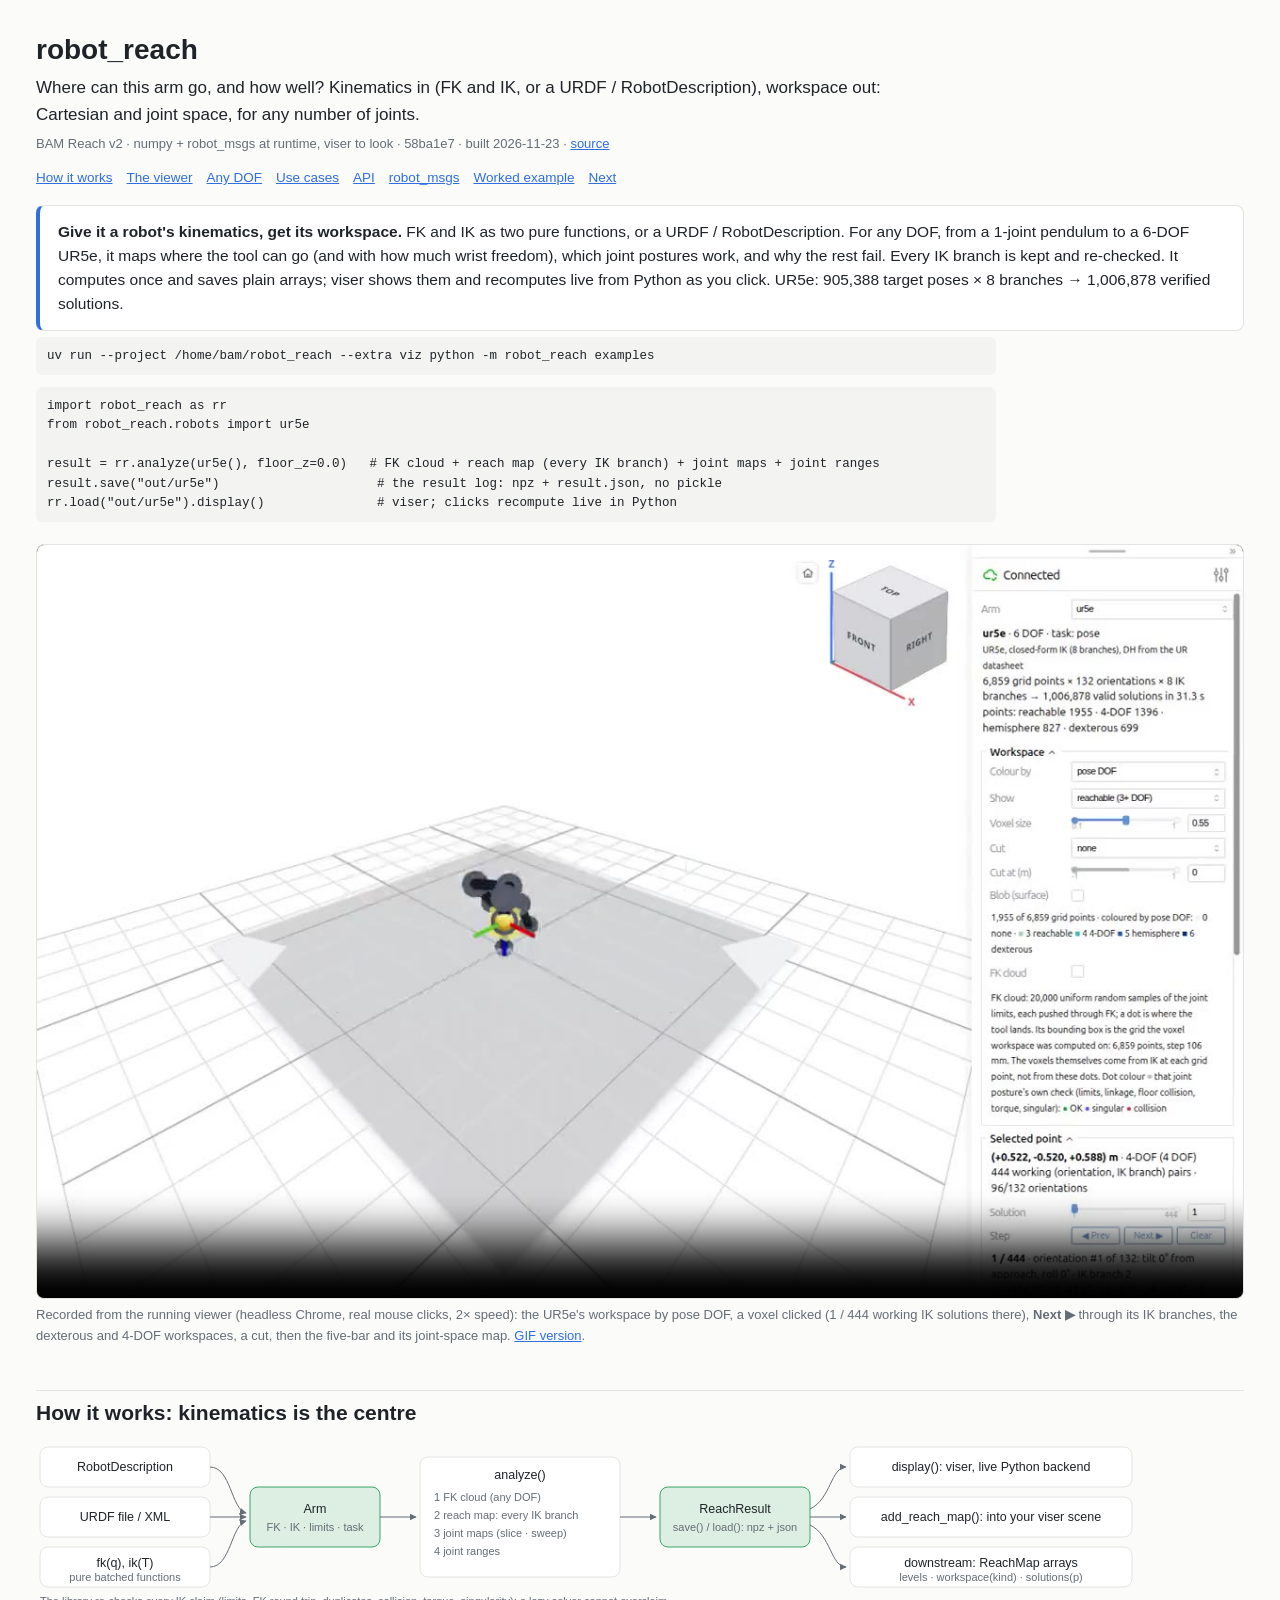
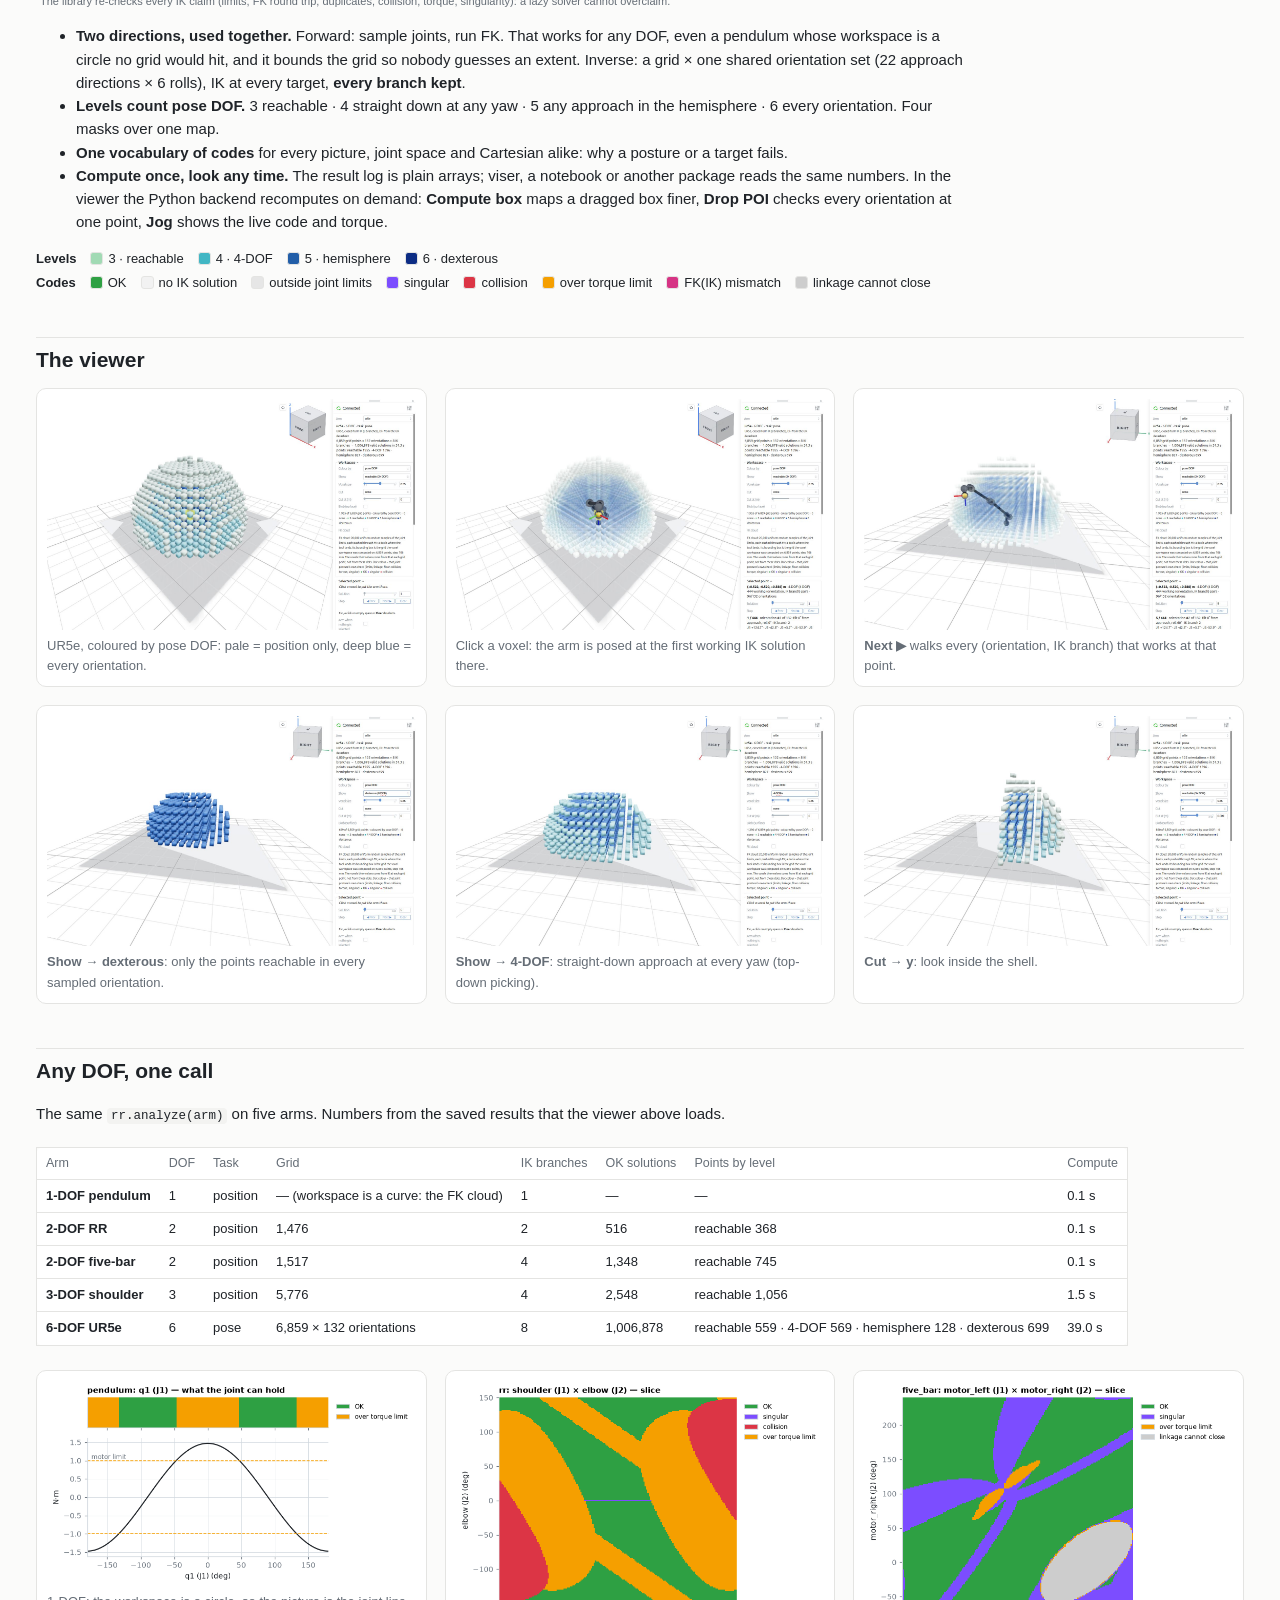
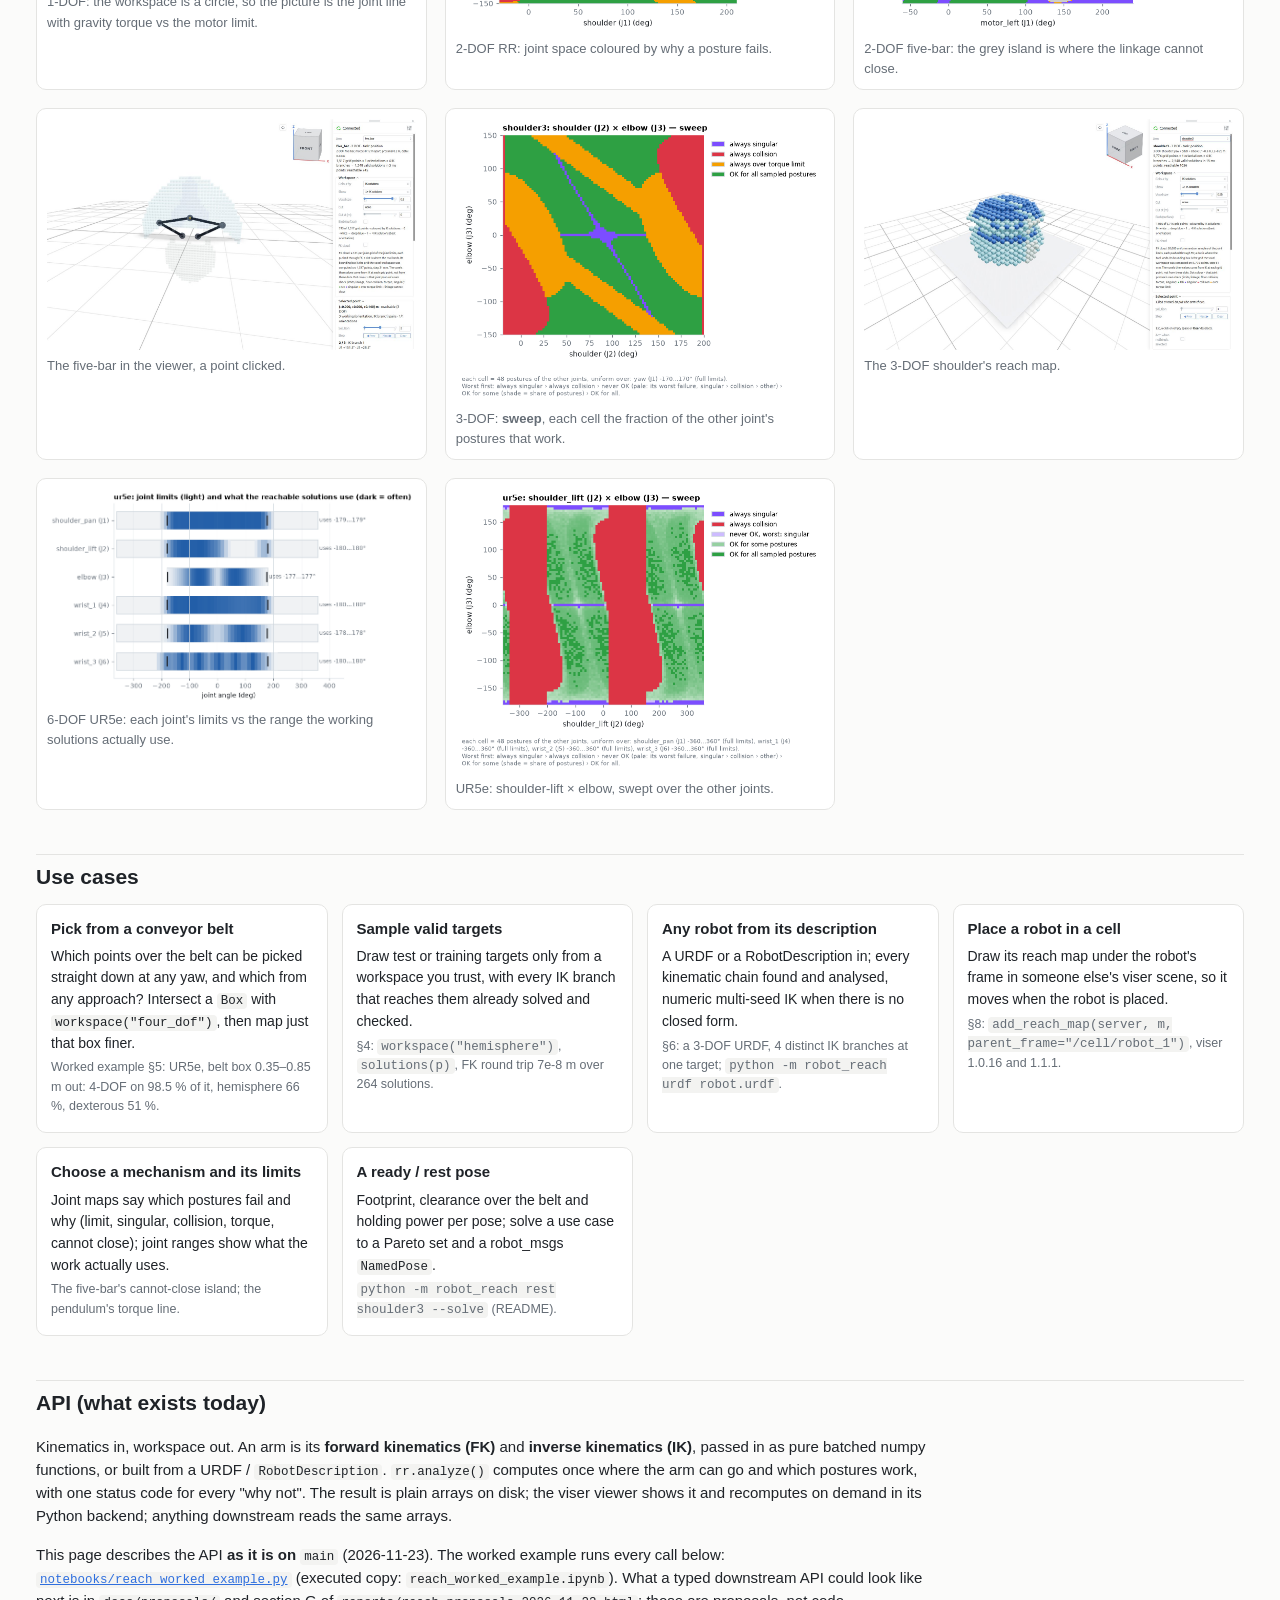
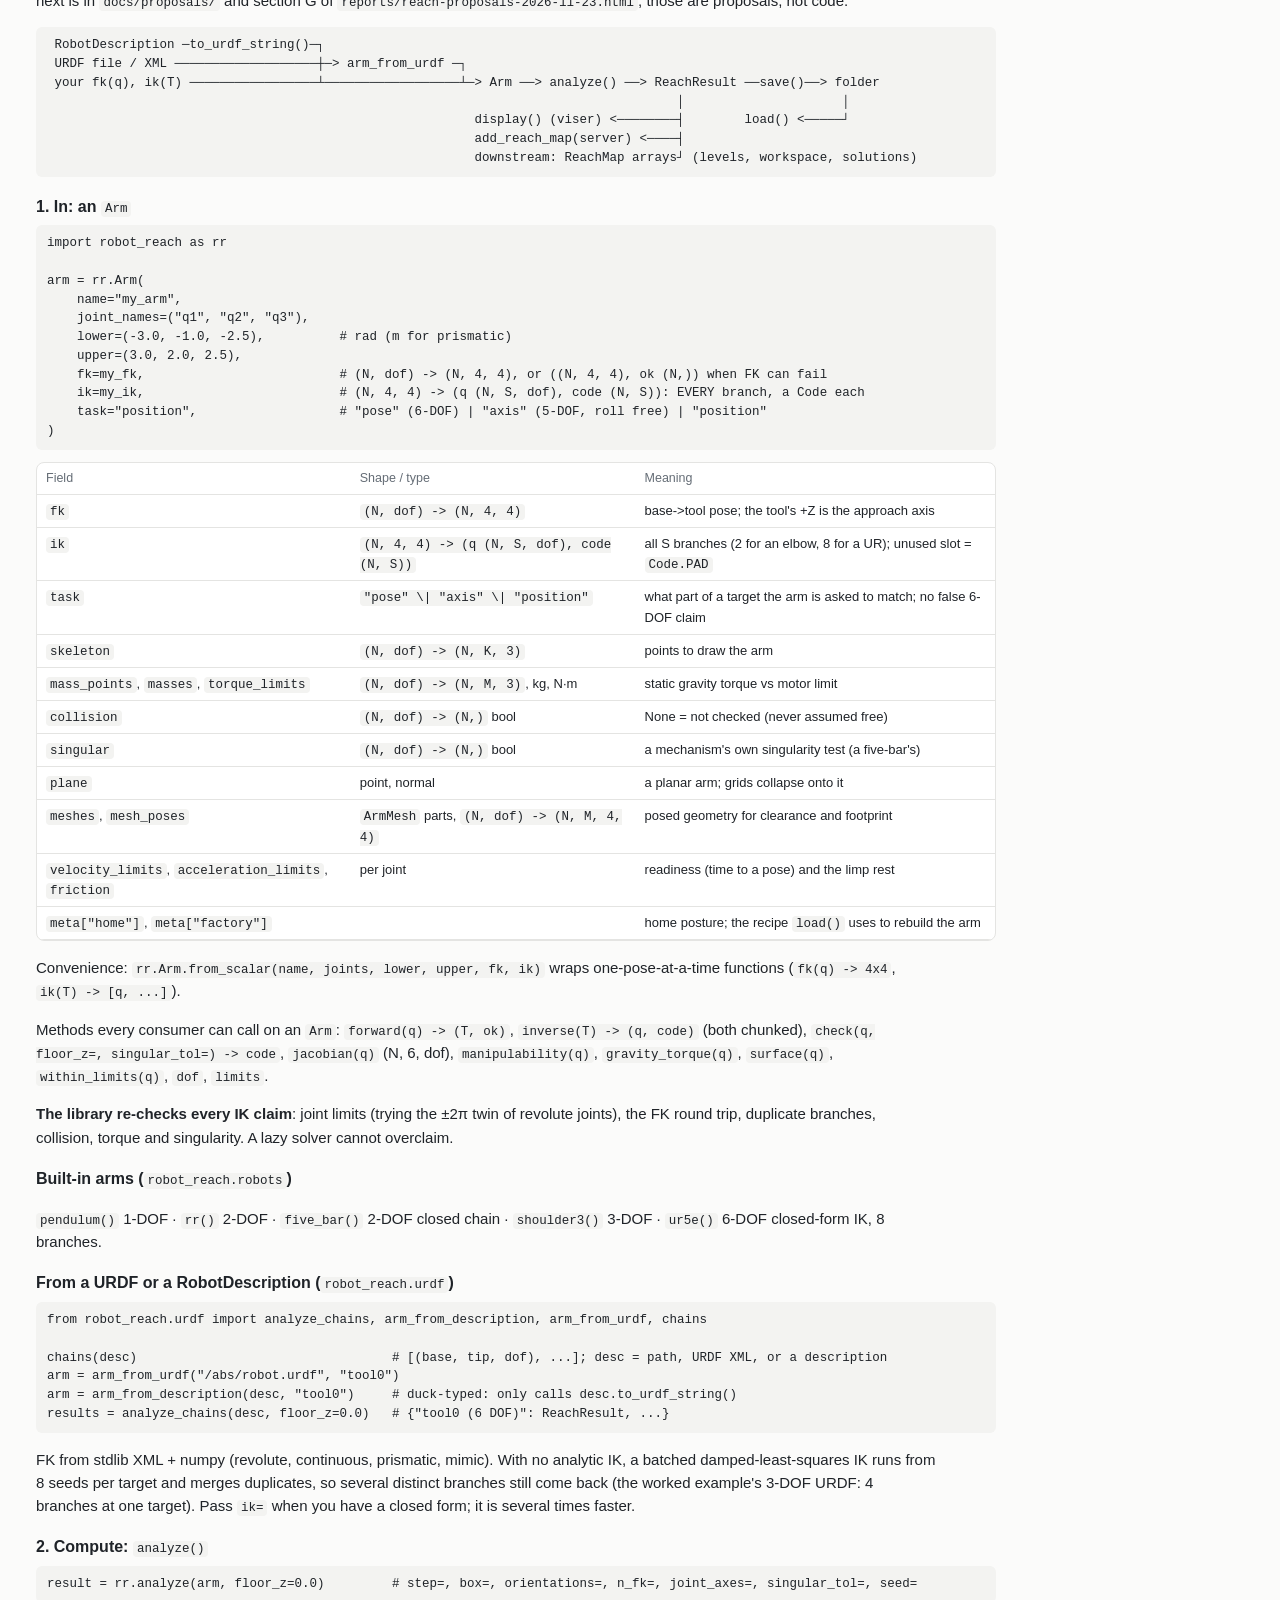
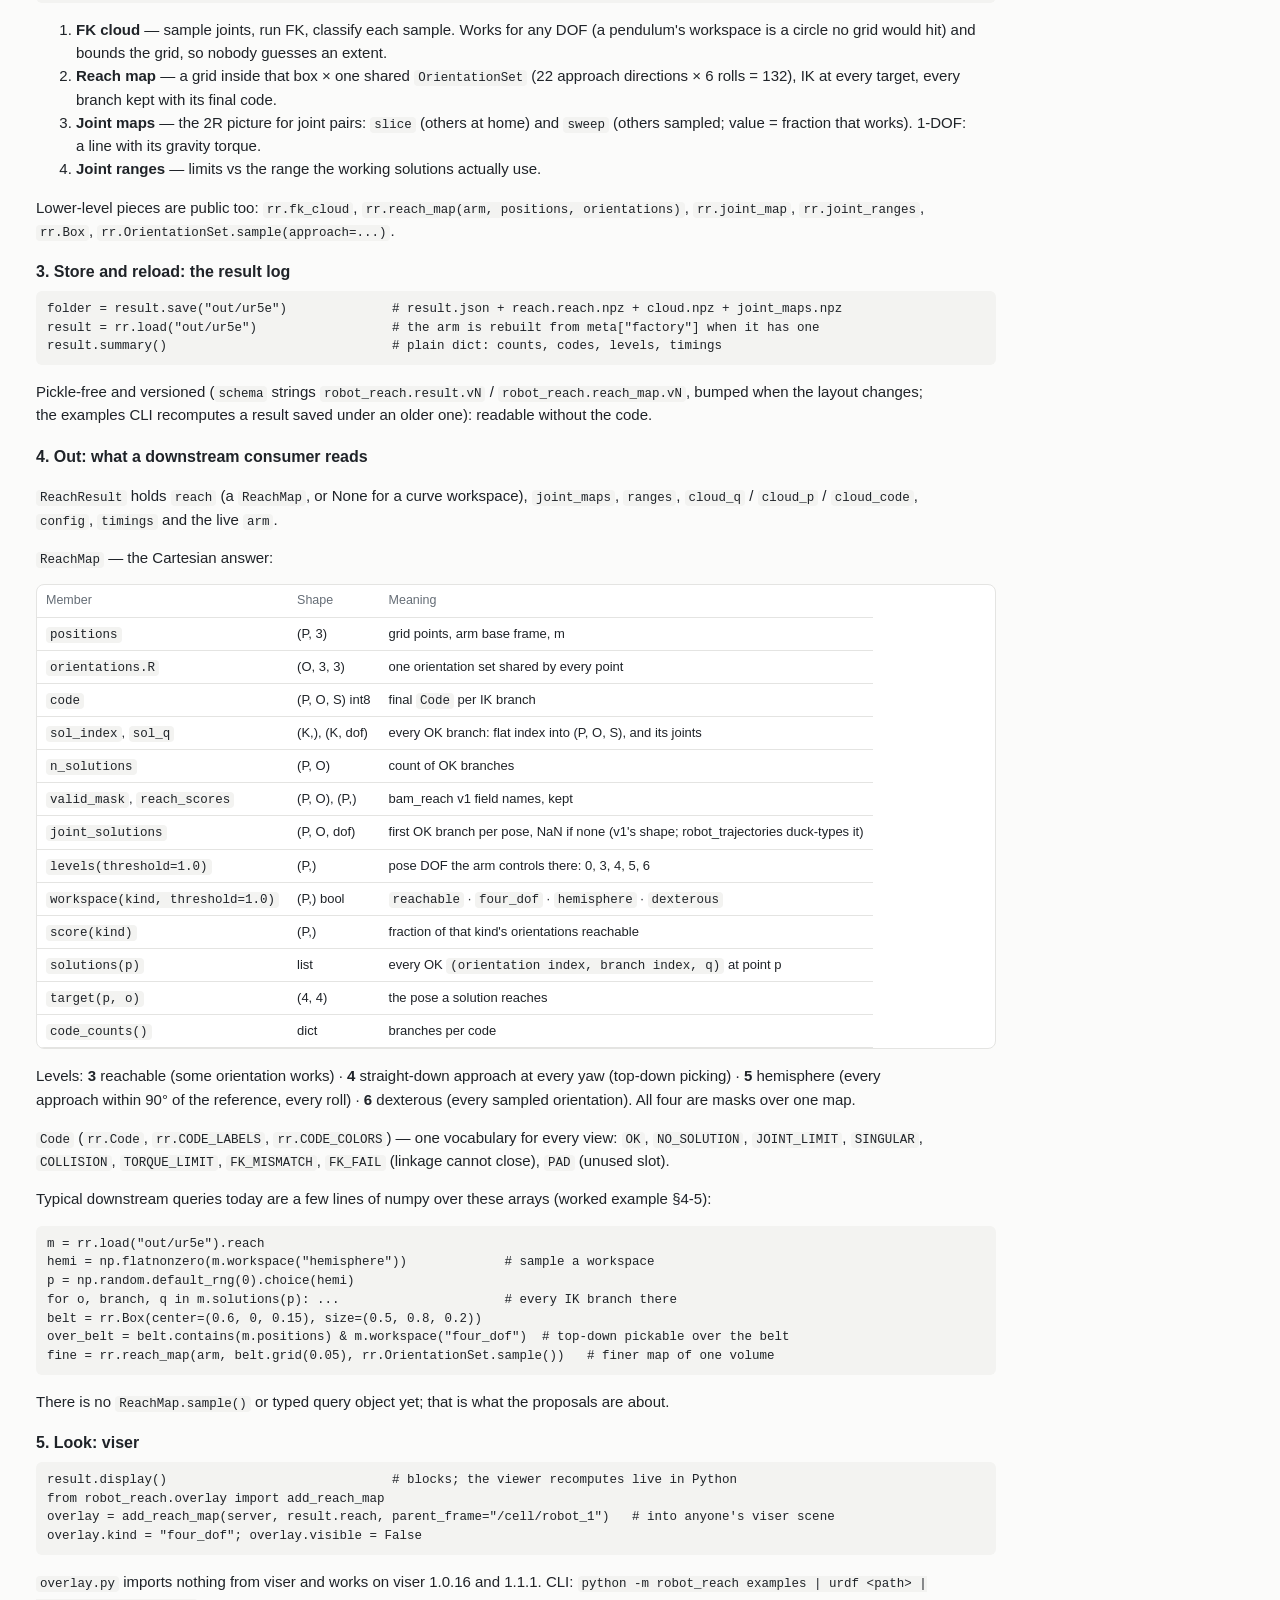
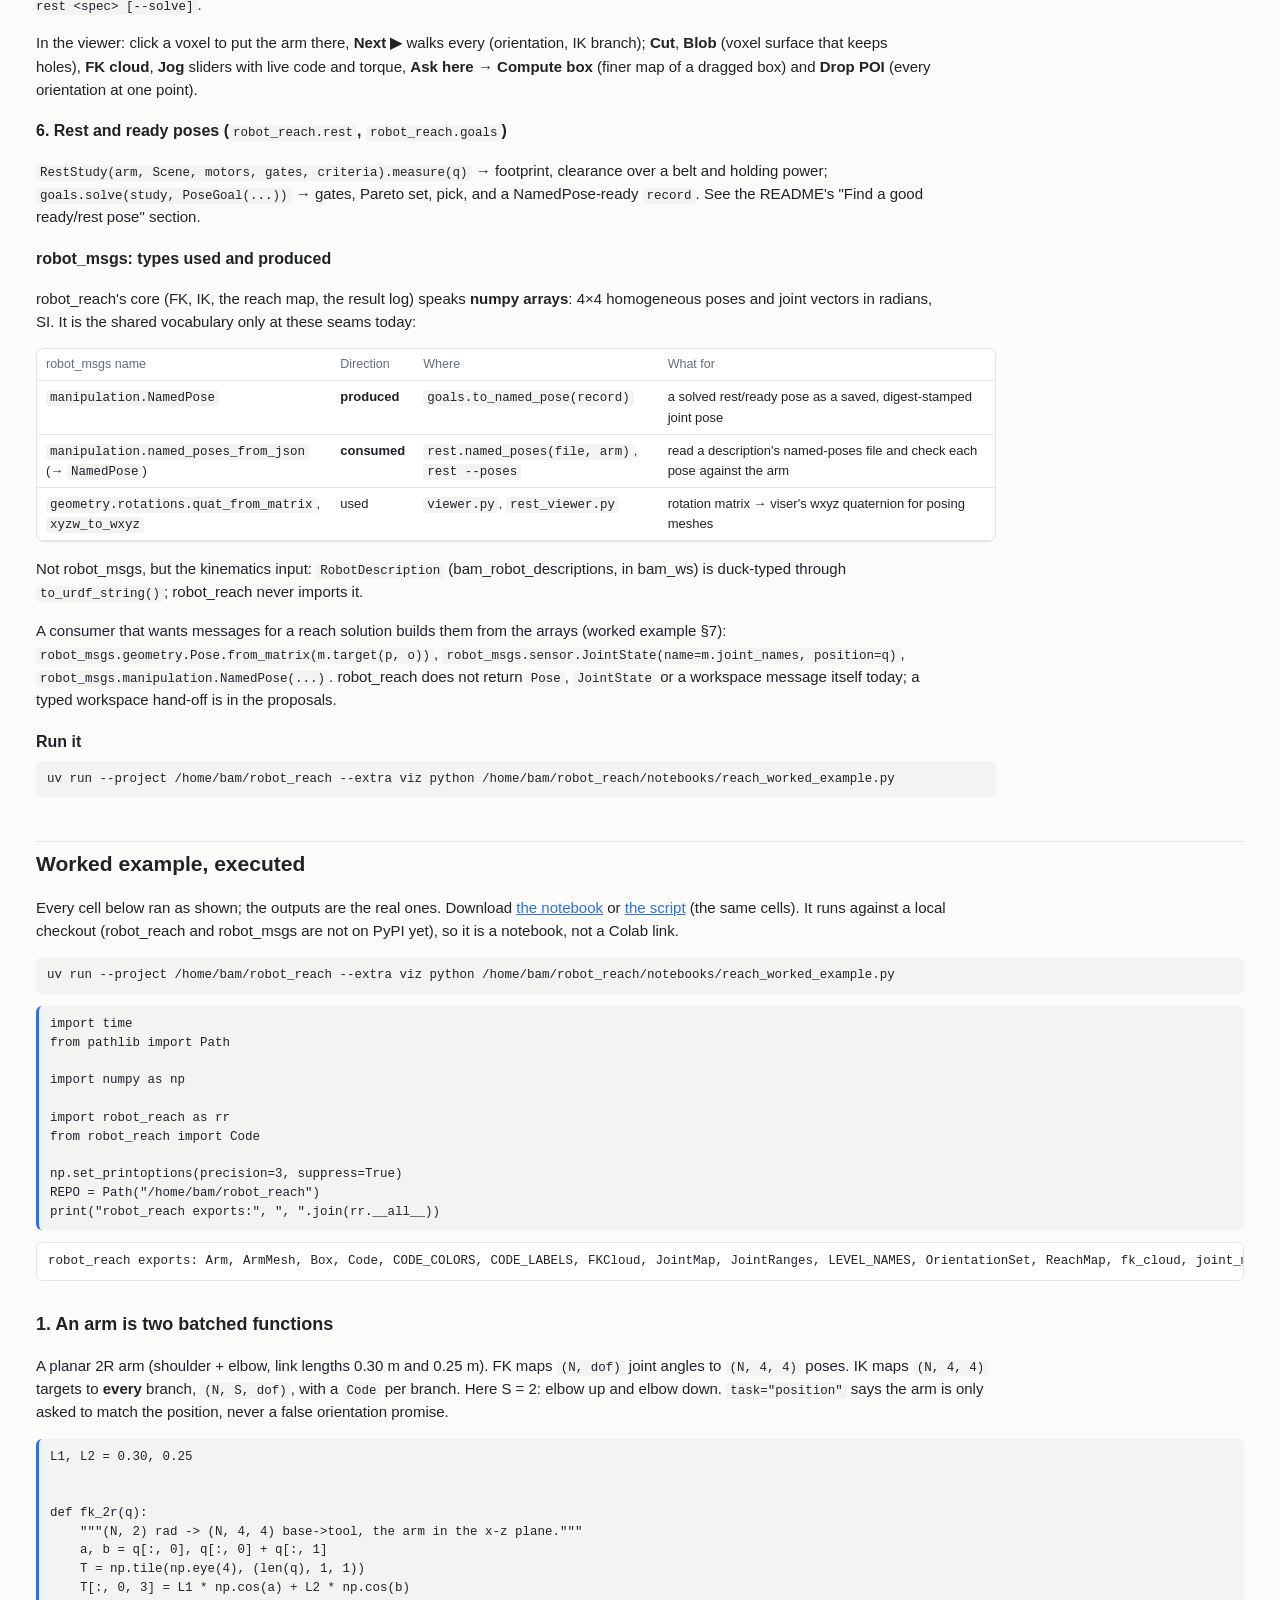
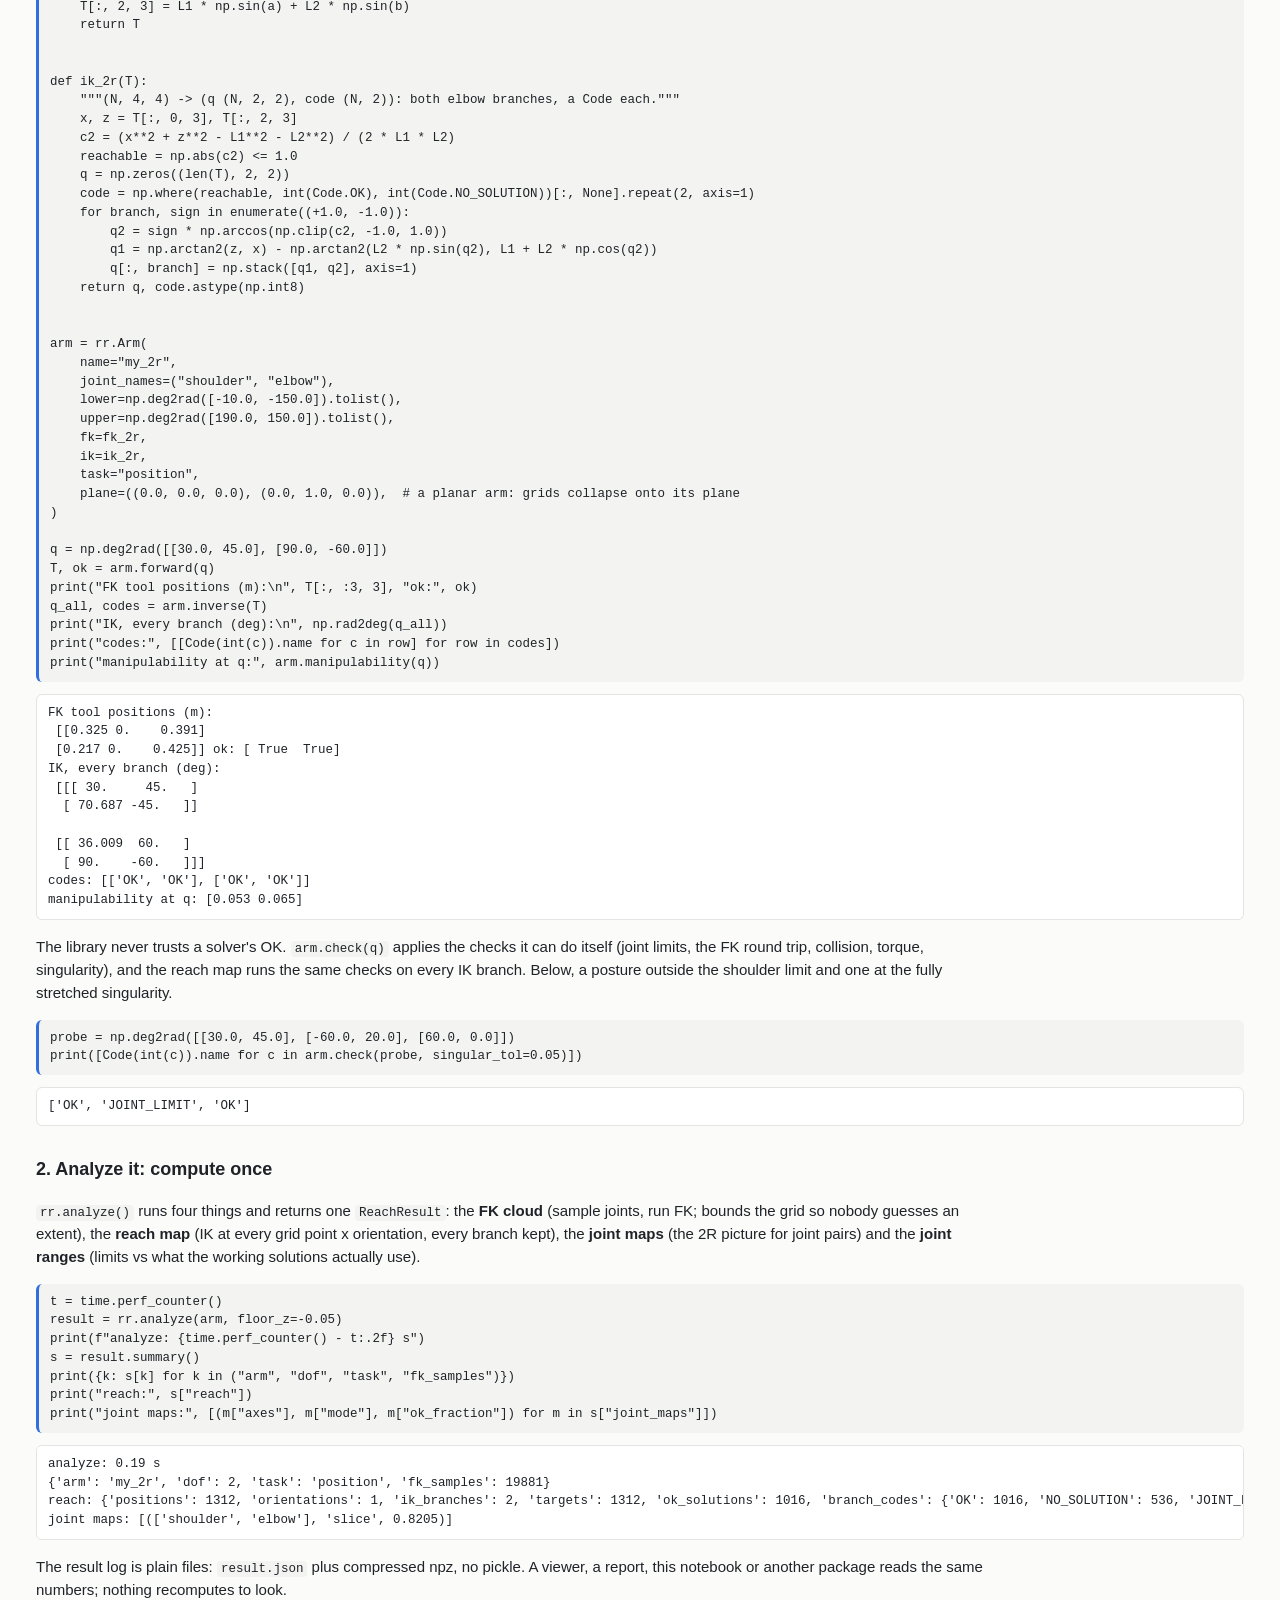
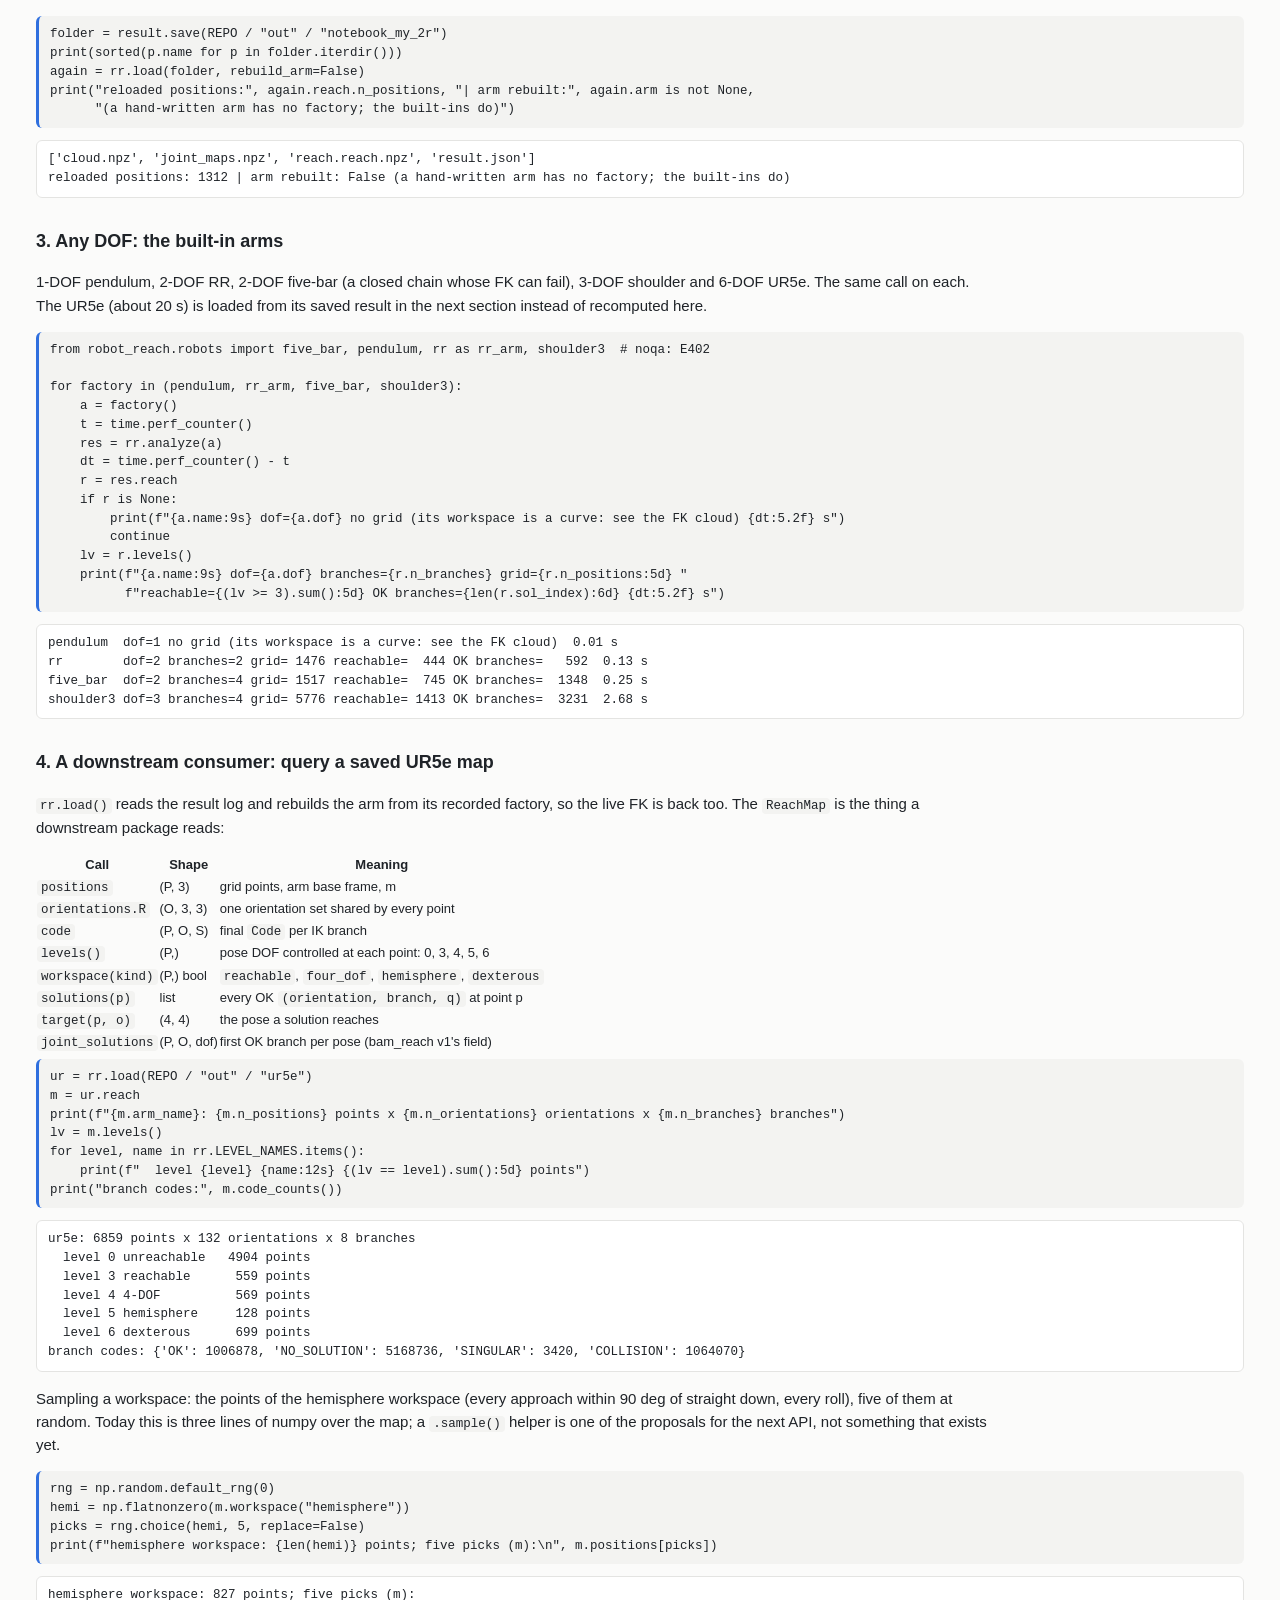
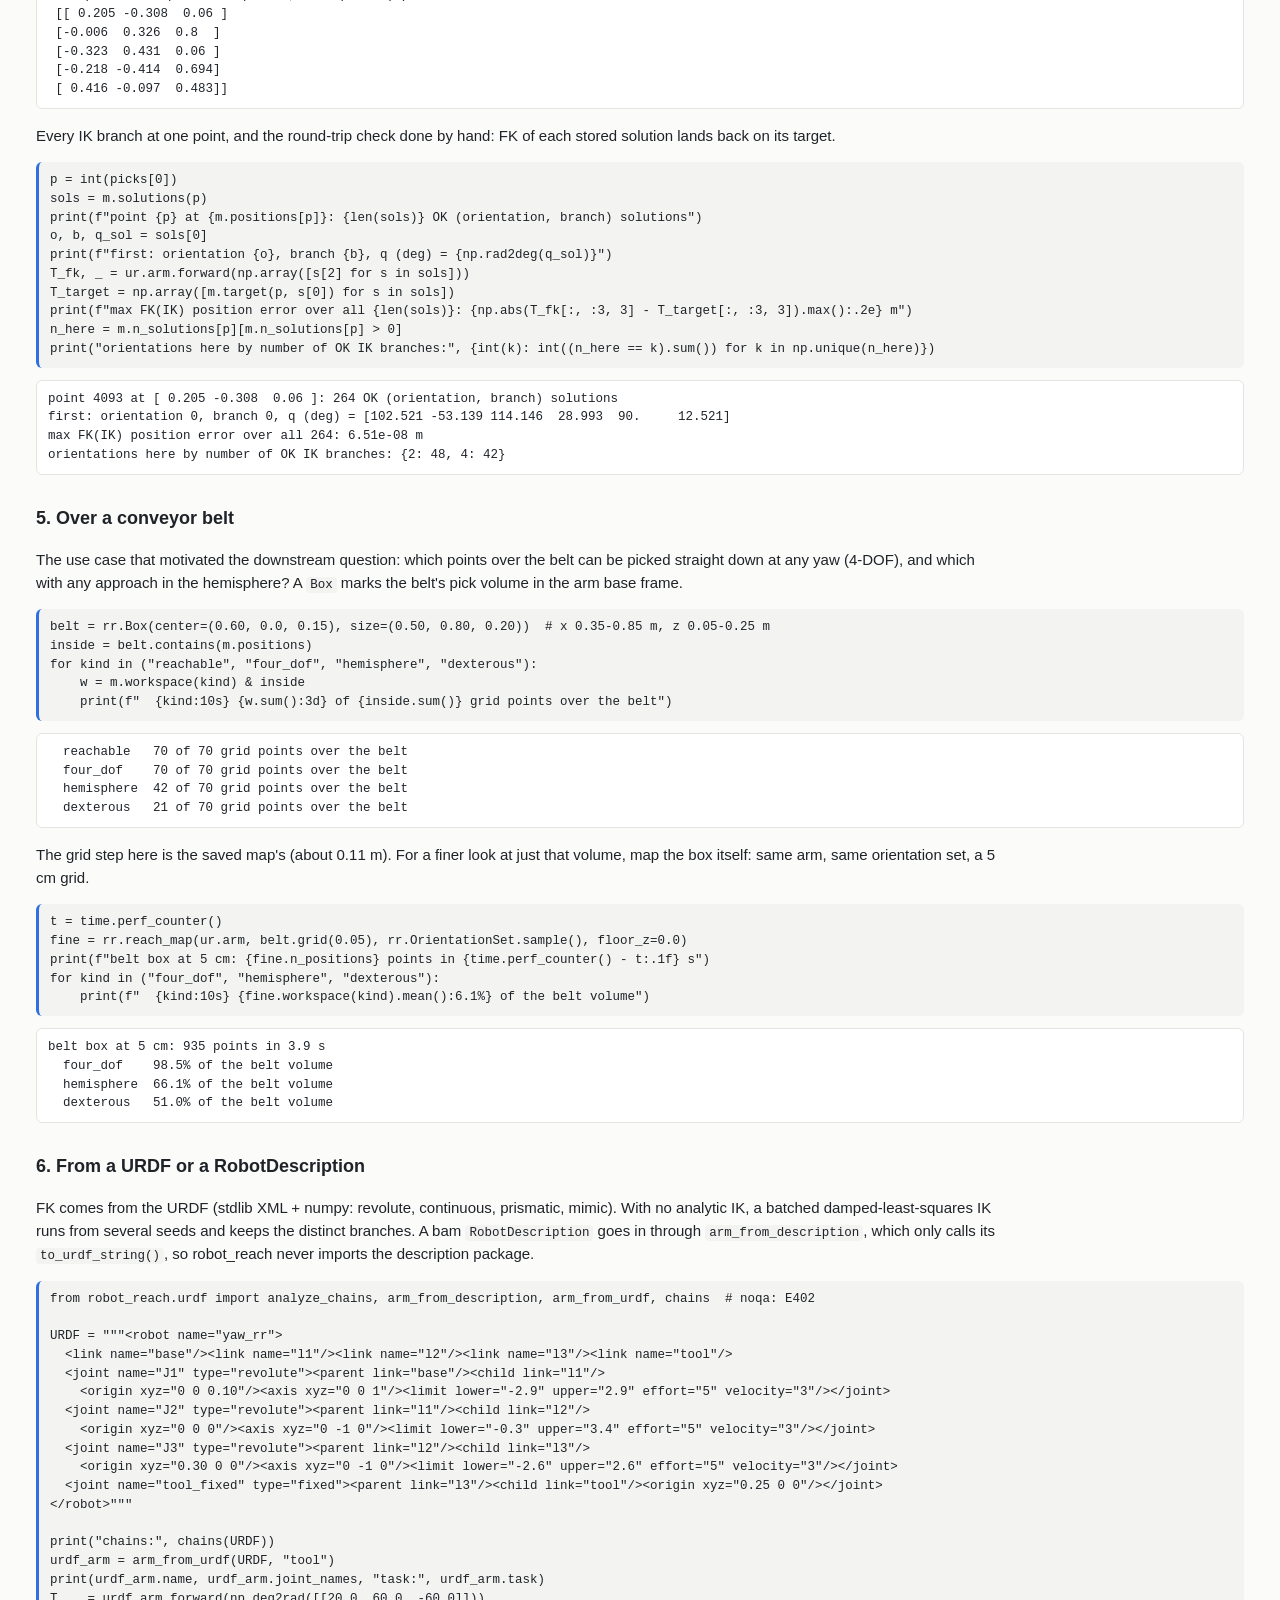
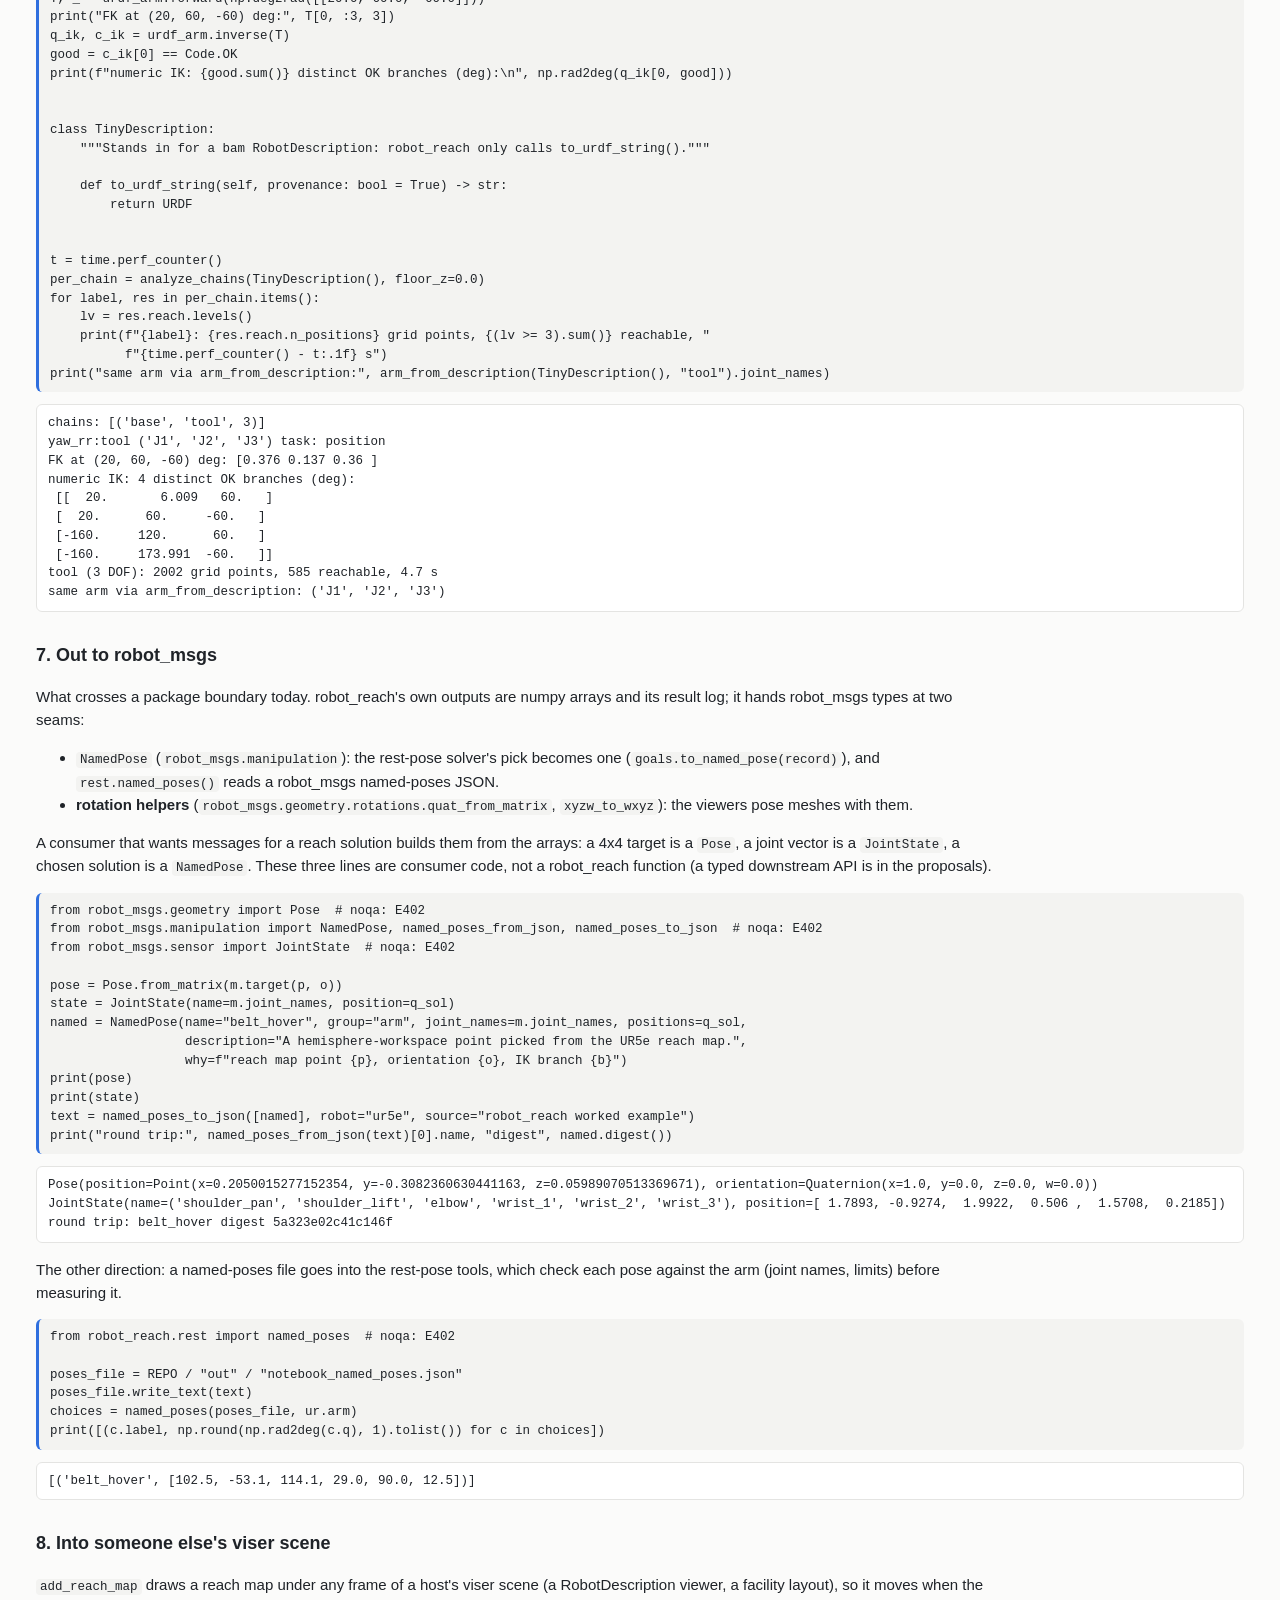
==== site/index.html @ 8bac513d "docs: API reference (docs/api.md), executed worked example (notebooks/), GitHub Pages landing page (" ====
<!doctype html><html lang="en"><head><meta charset="utf-8"><meta name="viewport" content="width=device-width,initial-scale=1">
<title>robot_reach</title>
<meta name="description" content="Kinematics in, workspace out: reachability of any arm in Cartesian and joint space from FK and IK (or a URDF / RobotDescription), computed once and explored live in viser.">
<style>
:root{--bg:#fbfbfa;--fg:#1f2328;--muted:#656d76;--line:#e4e4e2;--card:#fff;--accent:#2f6fde;--good:#3aa46b;--code:#f3f3f1;--hot-bg:#dcefe2;--hot-line:#3aa46b}
@media (prefers-color-scheme:dark){:root:not([data-theme="light"]){--bg:#16181b;--fg:#e6e6e3;--muted:#9aa0a6;--line:#2c3036;--card:#1d2024;--accent:#7aa2f7;--good:#3f9e69;--code:#24272b;--hot-bg:#1e3a2a;--hot-line:#3f9e69}}
:root[data-theme="dark"]{--bg:#16181b;--fg:#e6e6e3;--muted:#9aa0a6;--line:#2c3036;--card:#1d2024;--accent:#7aa2f7;--good:#3f9e69;--code:#24272b;--hot-bg:#1e3a2a;--hot-line:#3f9e69}
*{box-sizing:border-box}
html{overflow-x:hidden}
body{margin:0;background:var(--bg);color:var(--fg);font:15px/1.55 -apple-system,BlinkMacSystemFont,"Segoe UI",Inter,sans-serif;overflow-x:hidden}
main{max-width:1240px;margin:0 auto;padding:28px 16px 80px}
a{color:var(--accent)}
h1{font-size:28px;margin:0 0 4px} h2{font-size:21px;margin:44px 0 10px;padding-top:6px;border-top:1px solid var(--line)} h3{font-size:16px;margin:18px 0 6px}
.purpose{font-size:17px;margin:4px 0 6px;max-width:900px}
.sub{color:var(--muted);margin:0 0 14px;font-size:13px}
.toc{display:flex;flex-wrap:wrap;gap:6px 14px;font-size:13.5px;margin:0 0 16px}
.answer{background:var(--card);border:1px solid var(--line);border-left:4px solid var(--accent);border-radius:8px;padding:14px 18px;font-size:15.5px}
.prose{max-width:960px} .prose p,.prose li{max-width:900px}
pre{margin:6px 0 12px;background:var(--code);border-radius:6px;padding:9px 11px;overflow-x:auto;font:12.5px/1.5 ui-monospace,Menlo,monospace;max-width:100%}
code{font:12.5px ui-monospace,Menlo,monospace;background:var(--code);padding:1px 4px;border-radius:4px;overflow-wrap:anywhere}
pre code{background:none;padding:0;overflow-wrap:normal}
.quick pre{font-size:13px}
.hero{margin:22px 0 0} .hero video{width:100%;border-radius:8px;border:1px solid var(--line);background:#000;display:block}
figcaption{color:var(--muted);font-size:13px;margin-top:6px}
.scroll{overflow-x:auto;max-width:100%}
table{border-collapse:collapse;font-size:13px}
table.doc,.prose table{background:var(--card);border:1px solid var(--line);border-radius:8px;margin:6px 0 12px}
table.doc th,table.doc td,.prose th,.prose td{padding:6px 9px;border-bottom:1px solid var(--line);text-align:left;vertical-align:top}
table.doc th,.prose th{color:var(--muted);font-weight:500;font-size:12.5px}
.prose table{display:block;overflow-x:auto;max-width:100%}
.grid{display:grid;grid-template-columns:repeat(auto-fill,minmax(360px,1fr));gap:18px;margin:12px 0}
.shot{margin:0;background:var(--card);border:1px solid var(--line);border-radius:10px;padding:10px}
.shot img{width:100%;height:auto;display:block;border-radius:6px;background:#fff}
.legend{font-size:13px;display:flex;flex-wrap:wrap;gap:4px 14px;align-items:center;margin:4px 0}
.sw{display:inline-flex;align-items:center;gap:5px} .sw i{display:inline-block;width:13px;height:13px;border-radius:3px;border:1px solid var(--line)}
.cases{display:grid;grid-template-columns:repeat(auto-fill,minmax(280px,1fr));gap:14px;margin:10px 0}
.case{background:var(--card);border:1px solid var(--line);border-radius:10px;padding:12px 14px;font-size:14px}
.case h3{margin:0 0 6px;font-size:15px} .case p{margin:4px 0} .case .how{color:var(--muted);font-size:12.5px}
.loop{display:block;width:100%;max-width:1100px;height:auto;margin:6px 0 10px}
.loop .box{fill:var(--card);stroke:var(--line)} .loop .hot{fill:var(--hot-bg);stroke:var(--hot-line)}
.loop text{fill:var(--fg);font:12.5px -apple-system,BlinkMacSystemFont,"Segoe UI",Inter,sans-serif} .loop .small{fill:var(--muted);font-size:11px}
.loop .arrow{stroke:var(--muted);fill:none;marker-end:url(#arrowhead)} .loop #arrowhead path{fill:var(--muted)}
.nb-md{max-width:960px} .nb-md h2{font-size:18px;margin:30px 0 6px;border-top:none;padding-top:0}
pre.nb-in{border-left:3px solid var(--accent)} pre.nb-out{background:var(--card);border:1px solid var(--line);color:var(--fg)}
details{background:var(--card);border:1px solid var(--line);border-radius:8px;padding:10px 14px;margin:10px 0}
details summary{cursor:pointer;font-weight:600}
.note{color:var(--muted);font-size:13px}
footer{color:var(--muted);font-size:12.5px;margin-top:40px}
@media (max-width:860px){h1{font-size:24px} .grid{grid-template-columns:1fr}}
</style></head><body><main>
<h1>robot_reach</h1>
<p class="purpose">Where can this arm go, and how well? Kinematics in (FK and IK, or a URDF / RobotDescription), workspace out: Cartesian and joint space, for any number of joints.</p>
<p class="sub">BAM Reach v2 · numpy + robot_msgs at runtime, viser to look · 58ba1e7 · built 2026-11-23 · <a href="https://github.com/zacharyyamaoka/robot_reach">source</a></p>
<nav class="toc"><a href="#how">How it works</a><a href="#viewer">The viewer</a><a href="#dof">Any DOF</a><a href="#cases">Use cases</a><a href="#api">API</a><a href="#msgs">robot_msgs</a><a href="#example">Worked example</a><a href="#next">Next</a></nav>
<div class="answer"><b>Give it a robot's kinematics, get its workspace.</b> FK and IK as two pure functions, or a URDF / RobotDescription. For any DOF, from a 1-joint pendulum to a 6-DOF UR5e, it maps where the tool can go (and with how much wrist freedom), which joint postures work, and why the rest fail. Every IK branch is kept and re-checked. It computes once and saves plain arrays; viser shows them and recomputes live from Python as you click. UR5e: 905,388 target poses × 8 branches → 1,006,878 verified solutions.</div>
<div class="quick prose">
<pre><code>uv run --project /home/bam/robot_reach --extra viz python -m robot_reach examples</code></pre>
<pre><code>import robot_reach as rr
from robot_reach.robots import ur5e

result = rr.analyze(ur5e(), floor_z=0.0)   # FK cloud + reach map (every IK branch) + joint maps + joint ranges
result.save("out/ur5e")                     # the result log: npz + result.json, no pickle
rr.load("out/ur5e").display()               # viser; clicks recompute live in Python</code></pre>
</div>
<figure class="hero"><video autoplay muted loop playsinline controls poster="media/hero-poster.jpg">
<source src="media/hero.mp4" type="video/mp4"><img src="media/hero.gif" alt="the viewer, recorded"></video>
<figcaption>Recorded from the running viewer (headless Chrome, real mouse clicks, 2× speed): the UR5e's workspace by pose DOF,
a voxel clicked (1 / 444 working IK solutions there), <b>Next ▶</b> through its IK branches, the dexterous and
4-DOF workspaces, a cut, then the five-bar and its joint-space map. <a href="media/hero.gif">GIF version</a>.</figcaption></figure>

<h2 id="how">How it works: kinematics is the centre</h2>
<svg class="loop" viewBox="0 0 1100 170" role="img" aria-label="RobotDescription, URDF or fk/ik functions become an Arm; analyze computes FK cloud, reach map, joint maps and ranges; the ReachResult is saved, viewed in viser, overlaid into a scene, or read downstream">
<defs><marker id="arrowhead" viewBox="0 0 10 10" refX="9" refY="5" markerWidth="7" markerHeight="7" orient="auto"><path d="M0,0 L10,5 L0,10 z"/></marker></defs>
<rect class="box" x="4" y="8" width="170" height="40" rx="8"/><text x="89" y="32" text-anchor="middle">RobotDescription</text>
<rect class="box" x="4" y="58" width="170" height="40" rx="8"/><text x="89" y="82" text-anchor="middle">URDF file / XML</text>
<rect class="box" x="4" y="108" width="170" height="40" rx="8"/><text x="89" y="128" text-anchor="middle">fk(q), ik(T)</text><text class="small" x="89" y="142" text-anchor="middle">pure batched functions</text>
<rect class="hot" x="214" y="48" width="130" height="60" rx="8"/><text x="279" y="74" text-anchor="middle">Arm</text><text class="small" x="279" y="92" text-anchor="middle">FK · IK · limits · task</text>
<rect class="box" x="384" y="18" width="200" height="120" rx="8"/><text x="484" y="40" text-anchor="middle">analyze()</text>
<text class="small" x="398" y="62">1 FK cloud (any DOF)</text><text class="small" x="398" y="80">2 reach map: every IK branch</text><text class="small" x="398" y="98">3 joint maps (slice · sweep)</text><text class="small" x="398" y="116">4 joint ranges</text>
<rect class="hot" x="624" y="48" width="150" height="60" rx="8"/><text x="699" y="74" text-anchor="middle">ReachResult</text><text class="small" x="699" y="92" text-anchor="middle">save() / load(): npz + json</text>
<rect class="box" x="814" y="8" width="282" height="40" rx="8"/><text x="955" y="32" text-anchor="middle">display(): viser, live Python backend</text>
<rect class="box" x="814" y="58" width="282" height="40" rx="8"/><text x="955" y="82" text-anchor="middle">add_reach_map(): into your viser scene</text>
<rect class="box" x="814" y="108" width="282" height="40" rx="8"/><text x="955" y="128" text-anchor="middle">downstream: ReachMap arrays</text><text class="small" x="955" y="142" text-anchor="middle">levels · workspace(kind) · solutions(p)</text>
<path class="arrow" d="M174 28 C195 28 195 70 210 74"/><path class="arrow" d="M174 78 H210"/><path class="arrow" d="M174 128 C195 128 195 86 210 82"/>
<path class="arrow" d="M344 78 H380"/><path class="arrow" d="M584 78 H620"/>
<path class="arrow" d="M774 70 C795 60 795 28 810 28"/><path class="arrow" d="M774 78 H810"/><path class="arrow" d="M774 86 C795 96 795 128 810 128"/>
<text class="small" x="4" y="166">The library re-checks every IK claim (limits, FK round trip, duplicates, collision, torque, singularity): a lazy solver cannot overclaim.</text>
</svg>
<div class="prose">
<ul>
<li><b>Two directions, used together.</b> Forward: sample joints, run FK. That works for any DOF, even a pendulum whose workspace is a circle no grid would hit, and it bounds the grid so nobody guesses an extent. Inverse: a grid × one shared orientation set (22 approach directions × 6 rolls), IK at every target, <b>every branch kept</b>.</li>
<li><b>Levels count pose DOF.</b> 3 reachable · 4 straight down at any yaw · 5 any approach in the hemisphere · 6 every orientation. Four masks over one map.</li>
<li><b>One vocabulary of codes</b> for every picture, joint space and Cartesian alike: why a posture or a target fails.</li>
<li><b>Compute once, look any time.</b> The result log is plain arrays; viser, a notebook or another package reads the same numbers. In the viewer the Python backend recomputes on demand: <b>Compute box</b> maps a dragged box finer, <b>Drop POI</b> checks every orientation at one point, <b>Jog</b> shows the live code and torque.</li>
</ul>
</div>
<p class="legend"><b>Levels</b> <span class="sw"><i style="background:rgb(161, 218, 180)"></i>3 · reachable</span><span class="sw"><i style="background:rgb(65, 182, 196)"></i>4 · 4-DOF</span><span class="sw"><i style="background:rgb(34, 94, 168)"></i>5 · hemisphere</span><span class="sw"><i style="background:rgb(12, 44, 132)"></i>6 · dexterous</span></p><p class="legend"><b>Codes</b> <span class="sw"><i style="background:rgb(46, 160, 67)"></i>OK</span><span class="sw"><i style="background:rgb(242, 242, 242)"></i>no IK solution</span><span class="sw"><i style="background:rgb(230, 230, 230)"></i>outside joint limits</span><span class="sw"><i style="background:rgb(124, 77, 255)"></i>singular</span><span class="sw"><i style="background:rgb(220, 53, 69)"></i>collision</span><span class="sw"><i style="background:rgb(245, 159, 0)"></i>over torque limit</span><span class="sw"><i style="background:rgb(214, 51, 132)"></i>FK(IK) mismatch</span><span class="sw"><i style="background:rgb(205, 205, 205)"></i>linkage cannot close</span></p>

<h2 id="viewer">The viewer</h2>
<div class="grid"><figure class="shot"><img class="" src="media/01-ur5e-workspace.jpg" alt="UR5e, coloured by pose DOF: pale = position only, deep blue = every orientation." loading="lazy"><figcaption>UR5e, coloured by pose DOF: pale = position only, deep blue = every orientation.</figcaption></figure><figure class="shot"><img class="" src="media/02-clicked.jpg" alt="Click a voxel: the arm is posed at the first working IK solution there." loading="lazy"><figcaption>Click a voxel: the arm is posed at the first working IK solution there.</figcaption></figure><figure class="shot"><img class="" src="media/03-branches.jpg" alt="&lt;b&gt;Next ▶&lt;/b&gt; walks every (orientation, IK branch) that works at that point." loading="lazy"><figcaption><b>Next ▶</b> walks every (orientation, IK branch) that works at that point.</figcaption></figure><figure class="shot"><img class="" src="media/04-dexterous.jpg" alt="&lt;b&gt;Show → dexterous&lt;/b&gt;: only the points reachable in every sampled orientation." loading="lazy"><figcaption><b>Show → dexterous</b>: only the points reachable in every sampled orientation.</figcaption></figure><figure class="shot"><img class="" src="media/05-four-dof.jpg" alt="&lt;b&gt;Show → 4-DOF&lt;/b&gt;: straight-down approach at every yaw (top-down picking)." loading="lazy"><figcaption><b>Show → 4-DOF</b>: straight-down approach at every yaw (top-down picking).</figcaption></figure><figure class="shot"><img class="" src="media/06-cut.jpg" alt="&lt;b&gt;Cut → y&lt;/b&gt;: look inside the shell." loading="lazy"><figcaption><b>Cut → y</b>: look inside the shell.</figcaption></figure></div>

<h2 id="dof">Any DOF, one call</h2>
<p class="prose">The same <code>rr.analyze(arm)</code> on five arms. Numbers from the saved results that the viewer above loads.</p>
<div class="scroll"><table class="doc"><tr><th>Arm</th><th>DOF</th><th>Task</th><th>Grid</th><th>IK branches</th><th>OK solutions</th><th>Points by level</th><th>Compute</th></tr><tr><td><b>1-DOF pendulum</b></td><td>1</td><td>position</td><td>— (workspace is a curve: the FK cloud)</td><td>1</td><td>—</td><td>—</td><td>0.1 s</td></tr><tr><td><b>2-DOF RR</b></td><td>2</td><td>position</td><td>1,476</td><td>2</td><td>516</td><td>reachable 368</td><td>0.1 s</td></tr><tr><td><b>2-DOF five-bar</b></td><td>2</td><td>position</td><td>1,517</td><td>4</td><td>1,348</td><td>reachable 745</td><td>0.1 s</td></tr><tr><td><b>3-DOF shoulder</b></td><td>3</td><td>position</td><td>5,776</td><td>4</td><td>2,548</td><td>reachable 1,056</td><td>1.5 s</td></tr><tr><td><b>6-DOF UR5e</b></td><td>6</td><td>pose</td><td>6,859 × 132 orientations</td><td>8</td><td>1,006,878</td><td>reachable 559 · 4-DOF 569 · hemisphere 128 · dexterous 699</td><td>39.0 s</td></tr></table></div>
<div class="grid"><figure class="shot"><img class="" src="media/fig-pendulum-q1_j1_torque_line.png" alt="1-DOF: the workspace is a circle, so the picture is the joint line with gravity torque vs the motor limit." loading="lazy"><figcaption>1-DOF: the workspace is a circle, so the picture is the joint line with gravity torque vs the motor limit.</figcaption></figure><figure class="shot"><img class="" src="media/fig-rr-shoulder_j1_x_elbow_j2_slice.png" alt="2-DOF RR: joint space coloured by why a posture fails." loading="lazy"><figcaption>2-DOF RR: joint space coloured by why a posture fails.</figcaption></figure><figure class="shot"><img class="" src="media/fig-five_bar-motor_left_j1_x_motor_right_j2_slice.png" alt="2-DOF five-bar: the grey island is where the linkage cannot close." loading="lazy"><figcaption>2-DOF five-bar: the grey island is where the linkage cannot close.</figcaption></figure><figure class="shot"><img class="" src="media/08-five-bar-clicked.jpg" alt="The five-bar in the viewer, a point clicked." loading="lazy"><figcaption>The five-bar in the viewer, a point clicked.</figcaption></figure><figure class="shot"><img class="" src="media/fig-shoulder3-shoulder_j2_x_elbow_j3_sweep.png" alt="3-DOF: &lt;b&gt;sweep&lt;/b&gt;, each cell the fraction of the other joint&#x27;s postures that work." loading="lazy"><figcaption>3-DOF: <b>sweep</b>, each cell the fraction of the other joint's postures that work.</figcaption></figure><figure class="shot"><img class="" src="media/10-shoulder3.jpg" alt="The 3-DOF shoulder&#x27;s reach map." loading="lazy"><figcaption>The 3-DOF shoulder's reach map.</figcaption></figure><figure class="shot"><img class="" src="media/fig-ur5e-joint_ranges.png" alt="6-DOF UR5e: each joint&#x27;s limits vs the range the working solutions actually use." loading="lazy"><figcaption>6-DOF UR5e: each joint's limits vs the range the working solutions actually use.</figcaption></figure><figure class="shot"><img class="" src="media/fig-ur5e-shoulder_lift_j2_x_elbow_j3_sweep.png" alt="UR5e: shoulder-lift × elbow, swept over the other joints." loading="lazy"><figcaption>UR5e: shoulder-lift × elbow, swept over the other joints.</figcaption></figure></div>

<h2 id="cases">Use cases</h2>
<div class="cases">
<div class="case"><h3>Pick from a conveyor belt</h3><p>Which points over the belt can be picked straight down at any yaw, and which from any approach? Intersect a <code>Box</code> with <code>workspace("four_dof")</code>, then map just that box finer.</p><p class="how">Worked example §5: UR5e, belt box 0.35–0.85 m out: 4-DOF on 98.5 % of it, hemisphere 66 %, dexterous 51 %.</p></div>
<div class="case"><h3>Sample valid targets</h3><p>Draw test or training targets only from a workspace you trust, with every IK branch that reaches them already solved and checked.</p><p class="how">§4: <code>workspace("hemisphere")</code>, <code>solutions(p)</code>, FK round trip 7e-8 m over 264 solutions.</p></div>
<div class="case"><h3>Any robot from its description</h3><p>A URDF or a RobotDescription in; every kinematic chain found and analysed, numeric multi-seed IK when there is no closed form.</p><p class="how">§6: a 3-DOF URDF, 4 distinct IK branches at one target; <code>python -m robot_reach urdf robot.urdf</code>.</p></div>
<div class="case"><h3>Place a robot in a cell</h3><p>Draw its reach map under the robot's frame in someone else's viser scene, so it moves when the robot is placed.</p><p class="how">§8: <code>add_reach_map(server, m, parent_frame="/cell/robot_1")</code>, viser 1.0.16 and 1.1.1.</p></div>
<div class="case"><h3>Choose a mechanism and its limits</h3><p>Joint maps say which postures fail and why (limit, singular, collision, torque, cannot close); joint ranges show what the work actually uses.</p><p class="how">The five-bar's cannot-close island; the pendulum's torque line.</p></div>
<div class="case"><h3>A ready / rest pose</h3><p>Footprint, clearance over the belt and holding power per pose; solve a use case to a Pareto set and a robot_msgs <code>NamedPose</code>.</p><p class="how"><code>python -m robot_reach rest shoulder3 --solve</code> (README).</p></div>
</div>

<h2 id="api">API (what exists today)</h2>
<div class="prose"><p>Kinematics in, workspace out. An arm is its <strong>forward kinematics (FK)</strong> and <strong>inverse kinematics (IK)</strong>,
passed in as pure batched numpy functions, or built from a URDF / <code>RobotDescription</code>. <code>rr.analyze()</code>
computes once where the arm can go and which postures work, with one status code for every "why not".
The result is plain arrays on disk; the viser viewer shows it and recomputes on demand in its Python
backend; anything downstream reads the same arrays.</p>
<p>This page describes the API <strong>as it is on <code>main</code></strong> (2026-11-23). The worked example runs every call
below: <a href="reach_worked_example.py"><code>notebooks/reach_worked_example.py</code></a> (executed copy:
<code>reach_worked_example.ipynb</code>). What a typed downstream API could look like next is in
<code>docs/proposals/</code> and section G of <code>reports/reach-proposals-2026-11-23.html</code>; those are proposals, not code.</p>
<pre><code class="language-text"> RobotDescription ─to_urdf_string()─┐
 URDF file / XML ───────────────────┼─&gt; arm_from_urdf ─┐
 your fk(q), ik(T) ─────────────────┴──────────────────┴─&gt; Arm ──&gt; analyze() ──&gt; ReachResult ──save()──&gt; folder
                                                                                    │                     │
                                                         display() (viser) &lt;────────┤        load() &lt;─────┘
                                                         add_reach_map(server) &lt;────┤
                                                         downstream: ReachMap arrays┘ (levels, workspace, solutions)
</code></pre>
<h3>1. In: an <code>Arm</code></h3>
<pre><code class="language-python">import robot_reach as rr

arm = rr.Arm(
    name=&quot;my_arm&quot;,
    joint_names=(&quot;q1&quot;, &quot;q2&quot;, &quot;q3&quot;),
    lower=(-3.0, -1.0, -2.5),          # rad (m for prismatic)
    upper=(3.0, 2.0, 2.5),
    fk=my_fk,                          # (N, dof) -&gt; (N, 4, 4), or ((N, 4, 4), ok (N,)) when FK can fail
    ik=my_ik,                          # (N, 4, 4) -&gt; (q (N, S, dof), code (N, S)): EVERY branch, a Code each
    task=&quot;position&quot;,                   # &quot;pose&quot; (6-DOF) | &quot;axis&quot; (5-DOF, roll free) | &quot;position&quot;
)
</code></pre>
<table>
<thead>
<tr>
<th>Field</th>
<th>Shape / type</th>
<th>Meaning</th>
</tr>
</thead>
<tbody>
<tr>
<td><code>fk</code></td>
<td><code>(N, dof) -&gt; (N, 4, 4)</code></td>
<td>base-&gt;tool pose; the tool's +Z is the approach axis</td>
</tr>
<tr>
<td><code>ik</code></td>
<td><code>(N, 4, 4) -&gt; (q (N, S, dof), code (N, S))</code></td>
<td>all S branches (2 for an elbow, 8 for a UR); unused slot = <code>Code.PAD</code></td>
</tr>
<tr>
<td><code>task</code></td>
<td><code>"pose" \| "axis" \| "position"</code></td>
<td>what part of a target the arm is asked to match; no false 6-DOF claim</td>
</tr>
<tr>
<td><code>skeleton</code></td>
<td><code>(N, dof) -&gt; (N, K, 3)</code></td>
<td>points to draw the arm</td>
</tr>
<tr>
<td><code>mass_points</code>, <code>masses</code>, <code>torque_limits</code></td>
<td><code>(N, dof) -&gt; (N, M, 3)</code>, kg, N·m</td>
<td>static gravity torque vs motor limit</td>
</tr>
<tr>
<td><code>collision</code></td>
<td><code>(N, dof) -&gt; (N,)</code> bool</td>
<td>None = not checked (never assumed free)</td>
</tr>
<tr>
<td><code>singular</code></td>
<td><code>(N, dof) -&gt; (N,)</code> bool</td>
<td>a mechanism's own singularity test (a five-bar's)</td>
</tr>
<tr>
<td><code>plane</code></td>
<td>point, normal</td>
<td>a planar arm; grids collapse onto it</td>
</tr>
<tr>
<td><code>meshes</code>, <code>mesh_poses</code></td>
<td><code>ArmMesh</code> parts, <code>(N, dof) -&gt; (N, M, 4, 4)</code></td>
<td>posed geometry for clearance and footprint</td>
</tr>
<tr>
<td><code>velocity_limits</code>, <code>acceleration_limits</code>, <code>friction</code></td>
<td>per joint</td>
<td>readiness (time to a pose) and the limp rest</td>
</tr>
<tr>
<td><code>meta["home"]</code>, <code>meta["factory"]</code></td>
<td></td>
<td>home posture; the recipe <code>load()</code> uses to rebuild the arm</td>
</tr>
</tbody>
</table>
<p>Convenience: <code>rr.Arm.from_scalar(name, joints, lower, upper, fk, ik)</code> wraps one-pose-at-a-time
functions (<code>fk(q) -&gt; 4x4</code>, <code>ik(T) -&gt; [q, ...]</code>).</p>
<p>Methods every consumer can call on an <code>Arm</code>: <code>forward(q) -&gt; (T, ok)</code>, <code>inverse(T) -&gt; (q, code)</code>
(both chunked), <code>check(q, floor_z=, singular_tol=) -&gt; code</code>, <code>jacobian(q)</code> (N, 6, dof),
<code>manipulability(q)</code>, <code>gravity_torque(q)</code>, <code>surface(q)</code>, <code>within_limits(q)</code>, <code>dof</code>, <code>limits</code>.</p>
<p><strong>The library re-checks every IK claim</strong>: joint limits (trying the ±2π twin of revolute joints), the
FK round trip, duplicate branches, collision, torque and singularity. A lazy solver cannot overclaim.</p>
<h3>Built-in arms (<code>robot_reach.robots</code>)</h3>
<p><code>pendulum()</code> 1-DOF · <code>rr()</code> 2-DOF · <code>five_bar()</code> 2-DOF closed chain · <code>shoulder3()</code> 3-DOF ·
<code>ur5e()</code> 6-DOF closed-form IK, 8 branches.</p>
<h3>From a URDF or a RobotDescription (<code>robot_reach.urdf</code>)</h3>
<pre><code class="language-python">from robot_reach.urdf import analyze_chains, arm_from_description, arm_from_urdf, chains

chains(desc)                                  # [(base, tip, dof), ...]; desc = path, URDF XML, or a description
arm = arm_from_urdf(&quot;/abs/robot.urdf&quot;, &quot;tool0&quot;)
arm = arm_from_description(desc, &quot;tool0&quot;)     # duck-typed: only calls desc.to_urdf_string()
results = analyze_chains(desc, floor_z=0.0)   # {&quot;tool0 (6 DOF)&quot;: ReachResult, ...}
</code></pre>
<p>FK from stdlib XML + numpy (revolute, continuous, prismatic, mimic). With no analytic IK, a batched
damped-least-squares IK runs from 8 seeds per target and merges duplicates, so several distinct
branches still come back (the worked example's 3-DOF URDF: 4 branches at one target). Pass <code>ik=</code> when
you have a closed form; it is several times faster.</p>
<h3>2. Compute: <code>analyze()</code></h3>
<pre><code class="language-python">result = rr.analyze(arm, floor_z=0.0)         # step=, box=, orientations=, n_fk=, joint_axes=, singular_tol=, seed=
</code></pre>
<ol>
<li><strong>FK cloud</strong> — sample joints, run FK, classify each sample. Works for any DOF (a pendulum's workspace
   is a circle no grid would hit) and bounds the grid, so nobody guesses an extent.</li>
<li><strong>Reach map</strong> — a grid inside that box × one shared <code>OrientationSet</code> (22 approach directions × 6
   rolls = 132), IK at every target, every branch kept with its final code.</li>
<li><strong>Joint maps</strong> — the 2R picture for joint pairs: <code>slice</code> (others at home) and <code>sweep</code> (others
   sampled; value = fraction that works). 1-DOF: a line with its gravity torque.</li>
<li><strong>Joint ranges</strong> — limits vs the range the working solutions actually use.</li>
</ol>
<p>Lower-level pieces are public too: <code>rr.fk_cloud</code>, <code>rr.reach_map(arm, positions, orientations)</code>,
<code>rr.joint_map</code>, <code>rr.joint_ranges</code>, <code>rr.Box</code>, <code>rr.OrientationSet.sample(approach=...)</code>.</p>
<h3>3. Store and reload: the result log</h3>
<pre><code class="language-python">folder = result.save(&quot;out/ur5e&quot;)              # result.json + reach.reach.npz + cloud.npz + joint_maps.npz
result = rr.load(&quot;out/ur5e&quot;)                  # the arm is rebuilt from meta[&quot;factory&quot;] when it has one
result.summary()                              # plain dict: counts, codes, levels, timings
</code></pre>
<p>Pickle-free and versioned (<code>schema</code> strings <code>robot_reach.result.vN</code> / <code>robot_reach.reach_map.vN</code>, bumped when the
layout changes; the examples CLI recomputes a result saved under an older one): readable without the code.</p>
<h3>4. Out: what a downstream consumer reads</h3>
<p><code>ReachResult</code> holds <code>reach</code> (a <code>ReachMap</code>, or None for a curve workspace), <code>joint_maps</code>, <code>ranges</code>,
<code>cloud_q</code> / <code>cloud_p</code> / <code>cloud_code</code>, <code>config</code>, <code>timings</code> and the live <code>arm</code>.</p>
<p><strong><code>ReachMap</code></strong> — the Cartesian answer:</p>
<table>
<thead>
<tr>
<th>Member</th>
<th>Shape</th>
<th>Meaning</th>
</tr>
</thead>
<tbody>
<tr>
<td><code>positions</code></td>
<td>(P, 3)</td>
<td>grid points, arm base frame, m</td>
</tr>
<tr>
<td><code>orientations.R</code></td>
<td>(O, 3, 3)</td>
<td>one orientation set shared by every point</td>
</tr>
<tr>
<td><code>code</code></td>
<td>(P, O, S) int8</td>
<td>final <code>Code</code> per IK branch</td>
</tr>
<tr>
<td><code>sol_index</code>, <code>sol_q</code></td>
<td>(K,), (K, dof)</td>
<td>every OK branch: flat index into (P, O, S), and its joints</td>
</tr>
<tr>
<td><code>n_solutions</code></td>
<td>(P, O)</td>
<td>count of OK branches</td>
</tr>
<tr>
<td><code>valid_mask</code>, <code>reach_scores</code></td>
<td>(P, O), (P,)</td>
<td>bam_reach v1 field names, kept</td>
</tr>
<tr>
<td><code>joint_solutions</code></td>
<td>(P, O, dof)</td>
<td>first OK branch per pose, NaN if none (v1's shape; robot_trajectories duck-types it)</td>
</tr>
<tr>
<td><code>levels(threshold=1.0)</code></td>
<td>(P,)</td>
<td>pose DOF the arm controls there: 0, 3, 4, 5, 6</td>
</tr>
<tr>
<td><code>workspace(kind, threshold=1.0)</code></td>
<td>(P,) bool</td>
<td><code>reachable</code> · <code>four_dof</code> · <code>hemisphere</code> · <code>dexterous</code></td>
</tr>
<tr>
<td><code>score(kind)</code></td>
<td>(P,)</td>
<td>fraction of that kind's orientations reachable</td>
</tr>
<tr>
<td><code>solutions(p)</code></td>
<td>list</td>
<td>every OK <code>(orientation index, branch index, q)</code> at point p</td>
</tr>
<tr>
<td><code>target(p, o)</code></td>
<td>(4, 4)</td>
<td>the pose a solution reaches</td>
</tr>
<tr>
<td><code>code_counts()</code></td>
<td>dict</td>
<td>branches per code</td>
</tr>
</tbody>
</table>
<p>Levels: <strong>3</strong> reachable (some orientation works) · <strong>4</strong> straight-down approach at every yaw (top-down
picking) · <strong>5</strong> hemisphere (every approach within 90° of the reference, every roll) · <strong>6</strong> dexterous
(every sampled orientation). All four are masks over one map.</p>
<p><strong><code>Code</code></strong> (<code>rr.Code</code>, <code>rr.CODE_LABELS</code>, <code>rr.CODE_COLORS</code>) — one vocabulary for every view:
<code>OK</code>, <code>NO_SOLUTION</code>, <code>JOINT_LIMIT</code>, <code>SINGULAR</code>, <code>COLLISION</code>, <code>TORQUE_LIMIT</code>, <code>FK_MISMATCH</code>, <code>FK_FAIL</code>
(linkage cannot close), <code>PAD</code> (unused slot).</p>
<p>Typical downstream queries today are a few lines of numpy over these arrays (worked example §4-5):</p>
<pre><code class="language-python">m = rr.load(&quot;out/ur5e&quot;).reach
hemi = np.flatnonzero(m.workspace(&quot;hemisphere&quot;))             # sample a workspace
p = np.random.default_rng(0).choice(hemi)
for o, branch, q in m.solutions(p): ...                      # every IK branch there
belt = rr.Box(center=(0.6, 0, 0.15), size=(0.5, 0.8, 0.2))
over_belt = belt.contains(m.positions) &amp; m.workspace(&quot;four_dof&quot;)  # top-down pickable over the belt
fine = rr.reach_map(arm, belt.grid(0.05), rr.OrientationSet.sample())   # finer map of one volume
</code></pre>
<p>There is no <code>ReachMap.sample()</code> or typed query object yet; that is what the proposals are about.</p>
<h3>5. Look: viser</h3>
<pre><code class="language-python">result.display()                              # blocks; the viewer recomputes live in Python
from robot_reach.overlay import add_reach_map
overlay = add_reach_map(server, result.reach, parent_frame=&quot;/cell/robot_1&quot;)   # into anyone's viser scene
overlay.kind = &quot;four_dof&quot;; overlay.visible = False
</code></pre>
<p><code>overlay.py</code> imports nothing from viser and works on viser 1.0.16 and 1.1.1. CLI:
<code>python -m robot_reach examples | urdf &lt;path&gt; | rest &lt;spec&gt; [--solve]</code>.</p>
<p>In the viewer: click a voxel to put the arm there, <strong>Next ▶</strong> walks every (orientation, IK branch);
<strong>Cut</strong>, <strong>Blob</strong> (voxel surface that keeps holes), <strong>FK cloud</strong>, <strong>Jog</strong> sliders with live code and
torque, <strong>Ask here</strong> → <strong>Compute box</strong> (finer map of a dragged box) and <strong>Drop POI</strong> (every
orientation at one point).</p>
<h3>6. Rest and ready poses (<code>robot_reach.rest</code>, <code>robot_reach.goals</code>)</h3>
<p><code>RestStudy(arm, Scene, motors, gates, criteria).measure(q)</code> → footprint, clearance over a belt and
holding power; <code>goals.solve(study, PoseGoal(...))</code> → gates, Pareto set, pick, and a NamedPose-ready
<code>record</code>. See the README's "Find a good ready/rest pose" section.</p>
<h3 id="msgs">robot_msgs: types used and produced</h3>
<p>robot_reach's core (FK, IK, the reach map, the result log) speaks <strong>numpy arrays</strong>: 4×4 homogeneous
poses and joint vectors in radians, SI. It is the shared vocabulary only at these seams today:</p>
<table>
<thead>
<tr>
<th>robot_msgs name</th>
<th>Direction</th>
<th>Where</th>
<th>What for</th>
</tr>
</thead>
<tbody>
<tr>
<td><code>manipulation.NamedPose</code></td>
<td><strong>produced</strong></td>
<td><code>goals.to_named_pose(record)</code></td>
<td>a solved rest/ready pose as a saved, digest-stamped joint pose</td>
</tr>
<tr>
<td><code>manipulation.named_poses_from_json</code> (→ <code>NamedPose</code>)</td>
<td><strong>consumed</strong></td>
<td><code>rest.named_poses(file, arm)</code>, <code>rest --poses</code></td>
<td>read a description's named-poses file and check each pose against the arm</td>
</tr>
<tr>
<td><code>geometry.rotations.quat_from_matrix</code>, <code>xyzw_to_wxyz</code></td>
<td>used</td>
<td><code>viewer.py</code>, <code>rest_viewer.py</code></td>
<td>rotation matrix → viser's wxyz quaternion for posing meshes</td>
</tr>
</tbody>
</table>
<p>Not robot_msgs, but the kinematics input: <strong><code>RobotDescription</code></strong> (bam_robot_descriptions, in bam_ws) is
duck-typed through <code>to_urdf_string()</code>; robot_reach never imports it.</p>
<p>A consumer that wants messages for a reach solution builds them from the arrays (worked example §7):
<code>robot_msgs.geometry.Pose.from_matrix(m.target(p, o))</code>, <code>robot_msgs.sensor.JointState(name=m.joint_names,
position=q)</code>, <code>robot_msgs.manipulation.NamedPose(...)</code>. robot_reach does not return <code>Pose</code>, <code>JointState</code> or
a workspace message itself today; a typed workspace hand-off is in the proposals.</p>
<h3>Run it</h3>
<pre><code class="language-bash">uv run --project /home/bam/robot_reach --extra viz python /home/bam/robot_reach/notebooks/reach_worked_example.py
</code></pre></div>

<h2 id="example">Worked example, executed</h2>
<p class="prose">Every cell below ran as shown; the outputs are the real ones. Download <a href="reach_worked_example.ipynb">the notebook</a> or <a href="reach_worked_example.py">the script</a> (the same cells). It runs against a local checkout (robot_reach and robot_msgs are not on PyPI yet), so it is a notebook, not a Colab link.</p>
<pre><code>uv run --project /home/bam/robot_reach --extra viz python /home/bam/robot_reach/notebooks/reach_worked_example.py</code></pre>
<div class="nb"><pre class="nb-in"><code>import time
from pathlib import Path

import numpy as np

import robot_reach as rr
from robot_reach import Code

np.set_printoptions(precision=3, suppress=True)
REPO = Path(&quot;/home/bam/robot_reach&quot;)
print(&quot;robot_reach exports:&quot;, &quot;, &quot;.join(rr.__all__))</code></pre>
<pre class="nb-out"><code>robot_reach exports: Arm, ArmMesh, Box, Code, CODE_COLORS, CODE_LABELS, FKCloud, JointMap, JointRanges, LEVEL_NAMES, OrientationSet, ReachMap, fk_cloud, joint_map, joint_ranges, reach_map, ReachResult, analyze, load</code></pre>
<div class="nb-md"><h2>1. An arm is two batched functions</h2>
<p>A planar 2R arm (shoulder + elbow, link lengths 0.30 m and 0.25 m). FK maps <code>(N, dof)</code> joint
angles to <code>(N, 4, 4)</code> poses. IK maps <code>(N, 4, 4)</code> targets to <strong>every</strong> branch, <code>(N, S, dof)</code>, with
a <code>Code</code> per branch. Here S = 2: elbow up and elbow down. <code>task="position"</code> says the arm is only
asked to match the position, never a false orientation promise.</p></div>
<pre class="nb-in"><code>L1, L2 = 0.30, 0.25


def fk_2r(q):
    &quot;&quot;&quot;(N, 2) rad -&gt; (N, 4, 4) base-&gt;tool, the arm in the x-z plane.&quot;&quot;&quot;
    a, b = q[:, 0], q[:, 0] + q[:, 1]
    T = np.tile(np.eye(4), (len(q), 1, 1))
    T[:, 0, 3] = L1 * np.cos(a) + L2 * np.cos(b)
    T[:, 2, 3] = L1 * np.sin(a) + L2 * np.sin(b)
    return T


def ik_2r(T):
    &quot;&quot;&quot;(N, 4, 4) -&gt; (q (N, 2, 2), code (N, 2)): both elbow branches, a Code each.&quot;&quot;&quot;
    x, z = T[:, 0, 3], T[:, 2, 3]
    c2 = (x**2 + z**2 - L1**2 - L2**2) / (2 * L1 * L2)
    reachable = np.abs(c2) &lt;= 1.0
    q = np.zeros((len(T), 2, 2))
    code = np.where(reachable, int(Code.OK), int(Code.NO_SOLUTION))[:, None].repeat(2, axis=1)
    for branch, sign in enumerate((+1.0, -1.0)):
        q2 = sign * np.arccos(np.clip(c2, -1.0, 1.0))
        q1 = np.arctan2(z, x) - np.arctan2(L2 * np.sin(q2), L1 + L2 * np.cos(q2))
        q[:, branch] = np.stack([q1, q2], axis=1)
    return q, code.astype(np.int8)


arm = rr.Arm(
    name=&quot;my_2r&quot;,
    joint_names=(&quot;shoulder&quot;, &quot;elbow&quot;),
    lower=np.deg2rad([-10.0, -150.0]).tolist(),
    upper=np.deg2rad([190.0, 150.0]).tolist(),
    fk=fk_2r,
    ik=ik_2r,
    task=&quot;position&quot;,
    plane=((0.0, 0.0, 0.0), (0.0, 1.0, 0.0)),  # a planar arm: grids collapse onto its plane
)

q = np.deg2rad([[30.0, 45.0], [90.0, -60.0]])
T, ok = arm.forward(q)
print(&quot;FK tool positions (m):\n&quot;, T[:, :3, 3], &quot;ok:&quot;, ok)
q_all, codes = arm.inverse(T)
print(&quot;IK, every branch (deg):\n&quot;, np.rad2deg(q_all))
print(&quot;codes:&quot;, [[Code(int(c)).name for c in row] for row in codes])
print(&quot;manipulability at q:&quot;, arm.manipulability(q))</code></pre>
<pre class="nb-out"><code>FK tool positions (m):
 [[0.325 0.    0.391]
 [0.217 0.    0.425]] ok: [ True  True]
IK, every branch (deg):
 [[[ 30.     45.   ]
  [ 70.687 -45.   ]]

 [[ 36.009  60.   ]
  [ 90.    -60.   ]]]
codes: [[&#x27;OK&#x27;, &#x27;OK&#x27;], [&#x27;OK&#x27;, &#x27;OK&#x27;]]
manipulability at q: [0.053 0.065]</code></pre>
<div class="nb-md"><p>The library never trusts a solver's OK. <code>arm.check(q)</code> applies the checks it can do itself
(joint limits, the FK round trip, collision, torque, singularity), and the reach map runs the
same checks on every IK branch. Below, a posture outside the shoulder limit and one at the
fully stretched singularity.</p></div>
<pre class="nb-in"><code>probe = np.deg2rad([[30.0, 45.0], [-60.0, 20.0], [60.0, 0.0]])
print([Code(int(c)).name for c in arm.check(probe, singular_tol=0.05)])</code></pre>
<pre class="nb-out"><code>[&#x27;OK&#x27;, &#x27;JOINT_LIMIT&#x27;, &#x27;OK&#x27;]</code></pre>
<div class="nb-md"><h2>2. Analyze it: compute once</h2>
<p><code>rr.analyze()</code> runs four things and returns one <code>ReachResult</code>:
the <strong>FK cloud</strong> (sample joints, run FK; bounds the grid so nobody guesses an extent),
the <strong>reach map</strong> (IK at every grid point x orientation, every branch kept),
the <strong>joint maps</strong> (the 2R picture for joint pairs) and the <strong>joint ranges</strong> (limits vs what the
working solutions actually use).</p></div>
<pre class="nb-in"><code>t = time.perf_counter()
result = rr.analyze(arm, floor_z=-0.05)
print(f&quot;analyze: {time.perf_counter() - t:.2f} s&quot;)
s = result.summary()
print({k: s[k] for k in (&quot;arm&quot;, &quot;dof&quot;, &quot;task&quot;, &quot;fk_samples&quot;)})
print(&quot;reach:&quot;, s[&quot;reach&quot;])
print(&quot;joint maps:&quot;, [(m[&quot;axes&quot;], m[&quot;mode&quot;], m[&quot;ok_fraction&quot;]) for m in s[&quot;joint_maps&quot;]])</code></pre>
<pre class="nb-out"><code>analyze: 0.19 s
{&#x27;arm&#x27;: &#x27;my_2r&#x27;, &#x27;dof&#x27;: 2, &#x27;task&#x27;: &#x27;position&#x27;, &#x27;fk_samples&#x27;: 19881}
reach: {&#x27;positions&#x27;: 1312, &#x27;orientations&#x27;: 1, &#x27;ik_branches&#x27;: 2, &#x27;targets&#x27;: 1312, &#x27;ok_solutions&#x27;: 1016, &#x27;branch_codes&#x27;: {&#x27;OK&#x27;: 1016, &#x27;NO_SOLUTION&#x27;: 536, &#x27;JOINT_LIMIT&#x27;: 822, &#x27;COLLISION&#x27;: 250}, &#x27;points_by_level&#x27;: {&#x27;3&#x27;: 616, &#x27;4&#x27;: 0, &#x27;5&#x27;: 0, &#x27;6&#x27;: 0}, &#x27;max_solutions_at_one_pose&#x27;: 2}
joint maps: [([&#x27;shoulder&#x27;, &#x27;elbow&#x27;], &#x27;slice&#x27;, 0.8205)]</code></pre>
<div class="nb-md"><p>The result log is plain files: <code>result.json</code> plus compressed npz, no pickle. A viewer, a report,
this notebook or another package reads the same numbers; nothing recomputes to look.</p></div>
<pre class="nb-in"><code>folder = result.save(REPO / &quot;out&quot; / &quot;notebook_my_2r&quot;)
print(sorted(p.name for p in folder.iterdir()))
again = rr.load(folder, rebuild_arm=False)
print(&quot;reloaded positions:&quot;, again.reach.n_positions, &quot;| arm rebuilt:&quot;, again.arm is not None,
      &quot;(a hand-written arm has no factory; the built-ins do)&quot;)</code></pre>
<pre class="nb-out"><code>[&#x27;cloud.npz&#x27;, &#x27;joint_maps.npz&#x27;, &#x27;reach.reach.npz&#x27;, &#x27;result.json&#x27;]
reloaded positions: 1312 | arm rebuilt: False (a hand-written arm has no factory; the built-ins do)</code></pre>
<div class="nb-md"><h2>3. Any DOF: the built-in arms</h2>
<p>1-DOF pendulum, 2-DOF RR, 2-DOF five-bar (a closed chain whose FK can fail), 3-DOF shoulder and
6-DOF UR5e. The same call on each. The UR5e (about 20 s) is loaded from its saved result in the
next section instead of recomputed here.</p></div>
<pre class="nb-in"><code>from robot_reach.robots import five_bar, pendulum, rr as rr_arm, shoulder3  # noqa: E402

for factory in (pendulum, rr_arm, five_bar, shoulder3):
    a = factory()
    t = time.perf_counter()
    res = rr.analyze(a)
    dt = time.perf_counter() - t
    r = res.reach
    if r is None:
        print(f&quot;{a.name:9s} dof={a.dof} no grid (its workspace is a curve: see the FK cloud) {dt:5.2f} s&quot;)
        continue
    lv = r.levels()
    print(f&quot;{a.name:9s} dof={a.dof} branches={r.n_branches} grid={r.n_positions:5d} &quot;
          f&quot;reachable={(lv &gt;= 3).sum():5d} OK branches={len(r.sol_index):6d} {dt:5.2f} s&quot;)</code></pre>
<pre class="nb-out"><code>pendulum  dof=1 no grid (its workspace is a curve: see the FK cloud)  0.01 s
rr        dof=2 branches=2 grid= 1476 reachable=  444 OK branches=   592  0.13 s
five_bar  dof=2 branches=4 grid= 1517 reachable=  745 OK branches=  1348  0.25 s
shoulder3 dof=3 branches=4 grid= 5776 reachable= 1413 OK branches=  3231  2.68 s</code></pre>
<div class="nb-md"><h2>4. A downstream consumer: query a saved UR5e map</h2>
<p><code>rr.load()</code> reads the result log and rebuilds the arm from its recorded factory, so the live FK
is back too. The <code>ReachMap</code> is the thing a downstream package reads:</p>
<table>
<thead>
<tr>
<th>Call</th>
<th>Shape</th>
<th>Meaning</th>
</tr>
</thead>
<tbody>
<tr>
<td><code>positions</code></td>
<td>(P, 3)</td>
<td>grid points, arm base frame, m</td>
</tr>
<tr>
<td><code>orientations.R</code></td>
<td>(O, 3, 3)</td>
<td>one orientation set shared by every point</td>
</tr>
<tr>
<td><code>code</code></td>
<td>(P, O, S)</td>
<td>final <code>Code</code> per IK branch</td>
</tr>
<tr>
<td><code>levels()</code></td>
<td>(P,)</td>
<td>pose DOF controlled at each point: 0, 3, 4, 5, 6</td>
</tr>
<tr>
<td><code>workspace(kind)</code></td>
<td>(P,) bool</td>
<td><code>reachable</code>, <code>four_dof</code>, <code>hemisphere</code>, <code>dexterous</code></td>
</tr>
<tr>
<td><code>solutions(p)</code></td>
<td>list</td>
<td>every OK <code>(orientation, branch, q)</code> at point p</td>
</tr>
<tr>
<td><code>target(p, o)</code></td>
<td>(4, 4)</td>
<td>the pose a solution reaches</td>
</tr>
<tr>
<td><code>joint_solutions</code></td>
<td>(P, O, dof)</td>
<td>first OK branch per pose (bam_reach v1's field)</td>
</tr>
</tbody>
</table></div>
<pre class="nb-in"><code>ur = rr.load(REPO / &quot;out&quot; / &quot;ur5e&quot;)
m = ur.reach
print(f&quot;{m.arm_name}: {m.n_positions} points x {m.n_orientations} orientations x {m.n_branches} branches&quot;)
lv = m.levels()
for level, name in rr.LEVEL_NAMES.items():
    print(f&quot;  level {level} {name:12s} {(lv == level).sum():5d} points&quot;)
print(&quot;branch codes:&quot;, m.code_counts())</code></pre>
<pre class="nb-out"><code>ur5e: 6859 points x 132 orientations x 8 branches
  level 0 unreachable   4904 points
  level 3 reachable      559 points
  level 4 4-DOF          569 points
  level 5 hemisphere     128 points
  level 6 dexterous      699 points
branch codes: {&#x27;OK&#x27;: 1006878, &#x27;NO_SOLUTION&#x27;: 5168736, &#x27;SINGULAR&#x27;: 3420, &#x27;COLLISION&#x27;: 1064070}</code></pre>
<div class="nb-md"><p>Sampling a workspace: the points of the hemisphere workspace (every approach within 90 deg of
straight down, every roll), five of them at random. Today this is three lines of numpy over the
map; a <code>.sample()</code> helper is one of the proposals for the next API, not something that exists yet.</p></div>
<pre class="nb-in"><code>rng = np.random.default_rng(0)
hemi = np.flatnonzero(m.workspace(&quot;hemisphere&quot;))
picks = rng.choice(hemi, 5, replace=False)
print(f&quot;hemisphere workspace: {len(hemi)} points; five picks (m):\n&quot;, m.positions[picks])</code></pre>
<pre class="nb-out"><code>hemisphere workspace: 827 points; five picks (m):
 [[ 0.205 -0.308  0.06 ]
 [-0.006  0.326  0.8  ]
 [-0.323  0.431  0.06 ]
 [-0.218 -0.414  0.694]
 [ 0.416 -0.097  0.483]]</code></pre>
<div class="nb-md"><p>Every IK branch at one point, and the round-trip check done by hand: FK of each stored solution
lands back on its target.</p></div>
<pre class="nb-in"><code>p = int(picks[0])
sols = m.solutions(p)
print(f&quot;point {p} at {m.positions[p]}: {len(sols)} OK (orientation, branch) solutions&quot;)
o, b, q_sol = sols[0]
print(f&quot;first: orientation {o}, branch {b}, q (deg) = {np.rad2deg(q_sol)}&quot;)
T_fk, _ = ur.arm.forward(np.array([s[2] for s in sols]))
T_target = np.array([m.target(p, s[0]) for s in sols])
print(f&quot;max FK(IK) position error over all {len(sols)}: {np.abs(T_fk[:, :3, 3] - T_target[:, :3, 3]).max():.2e} m&quot;)
n_here = m.n_solutions[p][m.n_solutions[p] &gt; 0]
print(&quot;orientations here by number of OK IK branches:&quot;, {int(k): int((n_here == k).sum()) for k in np.unique(n_here)})</code></pre>
<pre class="nb-out"><code>point 4093 at [ 0.205 -0.308  0.06 ]: 264 OK (orientation, branch) solutions
first: orientation 0, branch 0, q (deg) = [102.521 -53.139 114.146  28.993  90.     12.521]
max FK(IK) position error over all 264: 6.51e-08 m
orientations here by number of OK IK branches: {2: 48, 4: 42}</code></pre>
<div class="nb-md"><h2>5. Over a conveyor belt</h2>
<p>The use case that motivated the downstream question: which points over the belt can be picked
straight down at any yaw (4-DOF), and which with any approach in the hemisphere? A <code>Box</code> marks
the belt's pick volume in the arm base frame.</p></div>
<pre class="nb-in"><code>belt = rr.Box(center=(0.60, 0.0, 0.15), size=(0.50, 0.80, 0.20))  # x 0.35-0.85 m, z 0.05-0.25 m
inside = belt.contains(m.positions)
for kind in (&quot;reachable&quot;, &quot;four_dof&quot;, &quot;hemisphere&quot;, &quot;dexterous&quot;):
    w = m.workspace(kind) &amp; inside
    print(f&quot;  {kind:10s} {w.sum():3d} of {inside.sum()} grid points over the belt&quot;)</code></pre>
<pre class="nb-out"><code>  reachable   70 of 70 grid points over the belt
  four_dof    70 of 70 grid points over the belt
  hemisphere  42 of 70 grid points over the belt
  dexterous   21 of 70 grid points over the belt</code></pre>
<div class="nb-md"><p>The grid step here is the saved map's (about 0.11 m). For a finer look at just that volume, map
the box itself: same arm, same orientation set, a 5 cm grid.</p></div>
<pre class="nb-in"><code>t = time.perf_counter()
fine = rr.reach_map(ur.arm, belt.grid(0.05), rr.OrientationSet.sample(), floor_z=0.0)
print(f&quot;belt box at 5 cm: {fine.n_positions} points in {time.perf_counter() - t:.1f} s&quot;)
for kind in (&quot;four_dof&quot;, &quot;hemisphere&quot;, &quot;dexterous&quot;):
    print(f&quot;  {kind:10s} {fine.workspace(kind).mean():6.1%} of the belt volume&quot;)</code></pre>
<pre class="nb-out"><code>belt box at 5 cm: 935 points in 3.9 s
  four_dof    98.5% of the belt volume
  hemisphere  66.1% of the belt volume
  dexterous   51.0% of the belt volume</code></pre>
<div class="nb-md"><h2>6. From a URDF or a RobotDescription</h2>
<p>FK comes from the URDF (stdlib XML + numpy: revolute, continuous, prismatic, mimic). With no
analytic IK, a batched damped-least-squares IK runs from several seeds and keeps the distinct
branches. A bam <code>RobotDescription</code> goes in through <code>arm_from_description</code>, which only calls its
<code>to_urdf_string()</code>, so robot_reach never imports the description package.</p></div>
<pre class="nb-in"><code>from robot_reach.urdf import analyze_chains, arm_from_description, arm_from_urdf, chains  # noqa: E402

URDF = &quot;&quot;&quot;&lt;robot name=&quot;yaw_rr&quot;&gt;
  &lt;link name=&quot;base&quot;/&gt;&lt;link name=&quot;l1&quot;/&gt;&lt;link name=&quot;l2&quot;/&gt;&lt;link name=&quot;l3&quot;/&gt;&lt;link name=&quot;tool&quot;/&gt;
  &lt;joint name=&quot;J1&quot; type=&quot;revolute&quot;&gt;&lt;parent link=&quot;base&quot;/&gt;&lt;child link=&quot;l1&quot;/&gt;
    &lt;origin xyz=&quot;0 0 0.10&quot;/&gt;&lt;axis xyz=&quot;0 0 1&quot;/&gt;&lt;limit lower=&quot;-2.9&quot; upper=&quot;2.9&quot; effort=&quot;5&quot; velocity=&quot;3&quot;/&gt;&lt;/joint&gt;
  &lt;joint name=&quot;J2&quot; type=&quot;revolute&quot;&gt;&lt;parent link=&quot;l1&quot;/&gt;&lt;child link=&quot;l2&quot;/&gt;
    &lt;origin xyz=&quot;0 0 0&quot;/&gt;&lt;axis xyz=&quot;0 -1 0&quot;/&gt;&lt;limit lower=&quot;-0.3&quot; upper=&quot;3.4&quot; effort=&quot;5&quot; velocity=&quot;3&quot;/&gt;&lt;/joint&gt;
  &lt;joint name=&quot;J3&quot; type=&quot;revolute&quot;&gt;&lt;parent link=&quot;l2&quot;/&gt;&lt;child link=&quot;l3&quot;/&gt;
    &lt;origin xyz=&quot;0.30 0 0&quot;/&gt;&lt;axis xyz=&quot;0 -1 0&quot;/&gt;&lt;limit lower=&quot;-2.6&quot; upper=&quot;2.6&quot; effort=&quot;5&quot; velocity=&quot;3&quot;/&gt;&lt;/joint&gt;
  &lt;joint name=&quot;tool_fixed&quot; type=&quot;fixed&quot;&gt;&lt;parent link=&quot;l3&quot;/&gt;&lt;child link=&quot;tool&quot;/&gt;&lt;origin xyz=&quot;0.25 0 0&quot;/&gt;&lt;/joint&gt;
&lt;/robot&gt;&quot;&quot;&quot;

print(&quot;chains:&quot;, chains(URDF))
urdf_arm = arm_from_urdf(URDF, &quot;tool&quot;)
print(urdf_arm.name, urdf_arm.joint_names, &quot;task:&quot;, urdf_arm.task)
T, _ = urdf_arm.forward(np.deg2rad([[20.0, 60.0, -60.0]]))
print(&quot;FK at (20, 60, -60) deg:&quot;, T[0, :3, 3])
q_ik, c_ik = urdf_arm.inverse(T)
good = c_ik[0] == Code.OK
print(f&quot;numeric IK: {good.sum()} distinct OK branches (deg):\n&quot;, np.rad2deg(q_ik[0, good]))


class TinyDescription:
    &quot;&quot;&quot;Stands in for a bam RobotDescription: robot_reach only calls to_urdf_string().&quot;&quot;&quot;

    def to_urdf_string(self, provenance: bool = True) -&gt; str:
        return URDF


t = time.perf_counter()
per_chain = analyze_chains(TinyDescription(), floor_z=0.0)
for label, res in per_chain.items():
    lv = res.reach.levels()
    print(f&quot;{label}: {res.reach.n_positions} grid points, {(lv &gt;= 3).sum()} reachable, &quot;
          f&quot;{time.perf_counter() - t:.1f} s&quot;)
print(&quot;same arm via arm_from_description:&quot;, arm_from_description(TinyDescription(), &quot;tool&quot;).joint_names)</code></pre>
<pre class="nb-out"><code>chains: [(&#x27;base&#x27;, &#x27;tool&#x27;, 3)]
yaw_rr:tool (&#x27;J1&#x27;, &#x27;J2&#x27;, &#x27;J3&#x27;) task: position
FK at (20, 60, -60) deg: [0.376 0.137 0.36 ]
numeric IK: 4 distinct OK branches (deg):
 [[  20.       6.009   60.   ]
 [  20.      60.     -60.   ]
 [-160.     120.      60.   ]
 [-160.     173.991  -60.   ]]
tool (3 DOF): 2002 grid points, 585 reachable, 4.7 s
same arm via arm_from_description: (&#x27;J1&#x27;, &#x27;J2&#x27;, &#x27;J3&#x27;)</code></pre>
<div class="nb-md"><h2>7. Out to robot_msgs</h2>
<p>What crosses a package boundary today. robot_reach's own outputs are numpy arrays and its result
log; it hands robot_msgs types at two seams:</p>
<ul>
<li><strong><code>NamedPose</code></strong> (<code>robot_msgs.manipulation</code>): the rest-pose solver's pick becomes one
  (<code>goals.to_named_pose(record)</code>), and <code>rest.named_poses()</code> reads a robot_msgs named-poses JSON.</li>
<li><strong>rotation helpers</strong> (<code>robot_msgs.geometry.rotations.quat_from_matrix</code>, <code>xyzw_to_wxyz</code>): the
  viewers pose meshes with them.</li>
</ul>
<p>A consumer that wants messages for a reach solution builds them from the arrays: a 4x4 target is
a <code>Pose</code>, a joint vector is a <code>JointState</code>, a chosen solution is a <code>NamedPose</code>. These three lines
are consumer code, not a robot_reach function (a typed downstream API is in the proposals).</p></div>
<pre class="nb-in"><code>from robot_msgs.geometry import Pose  # noqa: E402
from robot_msgs.manipulation import NamedPose, named_poses_from_json, named_poses_to_json  # noqa: E402
from robot_msgs.sensor import JointState  # noqa: E402

pose = Pose.from_matrix(m.target(p, o))
state = JointState(name=m.joint_names, position=q_sol)
named = NamedPose(name=&quot;belt_hover&quot;, group=&quot;arm&quot;, joint_names=m.joint_names, positions=q_sol,
                  description=&quot;A hemisphere-workspace point picked from the UR5e reach map.&quot;,
                  why=f&quot;reach map point {p}, orientation {o}, IK branch {b}&quot;)
print(pose)
print(state)
text = named_poses_to_json([named], robot=&quot;ur5e&quot;, source=&quot;robot_reach worked example&quot;)
print(&quot;round trip:&quot;, named_poses_from_json(text)[0].name, &quot;digest&quot;, named.digest())</code></pre>
<pre class="nb-out"><code>Pose(position=Point(x=0.2050015277152354, y=-0.3082360630441163, z=0.05989070513369671), orientation=Quaternion(x=1.0, y=0.0, z=0.0, w=0.0))
JointState(name=(&#x27;shoulder_pan&#x27;, &#x27;shoulder_lift&#x27;, &#x27;elbow&#x27;, &#x27;wrist_1&#x27;, &#x27;wrist_2&#x27;, &#x27;wrist_3&#x27;), position=[ 1.7893, -0.9274,  1.9922,  0.506 ,  1.5708,  0.2185])
round trip: belt_hover digest 5a323e02c41c146f</code></pre>
<div class="nb-md"><p>The other direction: a named-poses file goes into the rest-pose tools, which check each pose
against the arm (joint names, limits) before measuring it.</p></div>
<pre class="nb-in"><code>from robot_reach.rest import named_poses  # noqa: E402

poses_file = REPO / &quot;out&quot; / &quot;notebook_named_poses.json&quot;
poses_file.write_text(text)
choices = named_poses(poses_file, ur.arm)
print([(c.label, np.round(np.rad2deg(c.q), 1).tolist()) for c in choices])</code></pre>
<pre class="nb-out"><code>[(&#x27;belt_hover&#x27;, [102.5, -53.1, 114.1, 29.0, 90.0, 12.5])]</code></pre>
<div class="nb-md"><h2>8. Into someone else's viser scene</h2>
<p><code>add_reach_map</code> draws a reach map under any frame of a host's viser scene (a RobotDescription
viewer, a facility layout), so it moves when the robot is placed. It imports nothing from viser
and works on viser 1.0.16 and 1.1.1.</p></div>
<pre class="nb-in"><code>import viser  # noqa: E402

from robot_reach.overlay import add_reach_map  # noqa: E402

server = viser.ViserServer(host=&quot;127.0.0.1&quot;, port=8120, verbose=False)
try:
    server.scene.add_frame(&quot;/cell/robot_1&quot;, position=(1.0, 0.5, 0.0), show_axes=False)
    overlay = add_reach_map(server, m, parent_frame=&quot;/cell/robot_1&quot;)
    for kind in (&quot;reachable&quot;, &quot;four_dof&quot;, &quot;hemisphere&quot;, &quot;dexterous&quot;):
        overlay.kind = kind
        print(f&quot;overlay kind={overlay.kind:10s} visible={overlay.visible}&quot;)
    overlay.visible = False
    print(&quot;hidden:&quot;, not overlay.visible)
finally:
    server.stop()</code></pre>
<pre class="nb-out"><code>╭──────────────── viser ────────────────╮
│             ╷                         │
│   HTTP      │ http://127.0.0.1:8120   │
│   Websocket │ ws://127.0.0.1:8120     │
│             ╵                         │
╰───────────────────────────────────────╯
overlay kind=reachable  visible=True
overlay kind=four_dof   visible=True
overlay kind=hemisphere visible=True
overlay kind=dexterous  visible=True
hidden: True
(viser) Server stopped</code></pre>
<div class="nb-md"><h2>9. The viewer</h2>
<p>Not run here (it serves until Ctrl-C). Each line is a whole command:</p>
<pre><code class="language-bash">uv run --project /home/bam/robot_reach --extra viz python -m robot_reach examples
uv run --project /home/bam/robot_reach --extra viz python -m robot_reach urdf /abs/path/robot.urdf --floor 0.0
uv run --project /home/bam/robot_reach --extra viz python -m robot_reach rest shoulder3 --solve
</code></pre>
<p>In Python: <code>rr.load("out/ur5e").display()</code>. Click a voxel to put the arm there; <strong>Next ▶</strong> walks
every (orientation, IK branch) that works at that point; <strong>Cut</strong>, <strong>Blob</strong>, <strong>Jog</strong> and <strong>Ask
here</strong> (Compute box, Drop POI) compute live in the Python backend.</p></div></div>

<h2 id="next">Next</h2>
<div class="prose"><p>A typed downstream API is being proposed separately, not built: for example one frozen workspace value a trajectory generator could hold without importing robot_reach, with <code>contains</code> / <code>region</code> / <code>sample</code> verbs (a prototype outside <code>src/</code>, in <code>docs/proposals/workspace_api.py</code>; the write-up is section G of <code>reports/reach-proposals-2026-11-23.html</code> in the repo). Everything above this section is the code as it is.</p></div>

<footer>robot_reach (BAM Reach v2) · MIT · every number and picture on this page was produced by the code at the commit above.</footer>
</main></body></html>
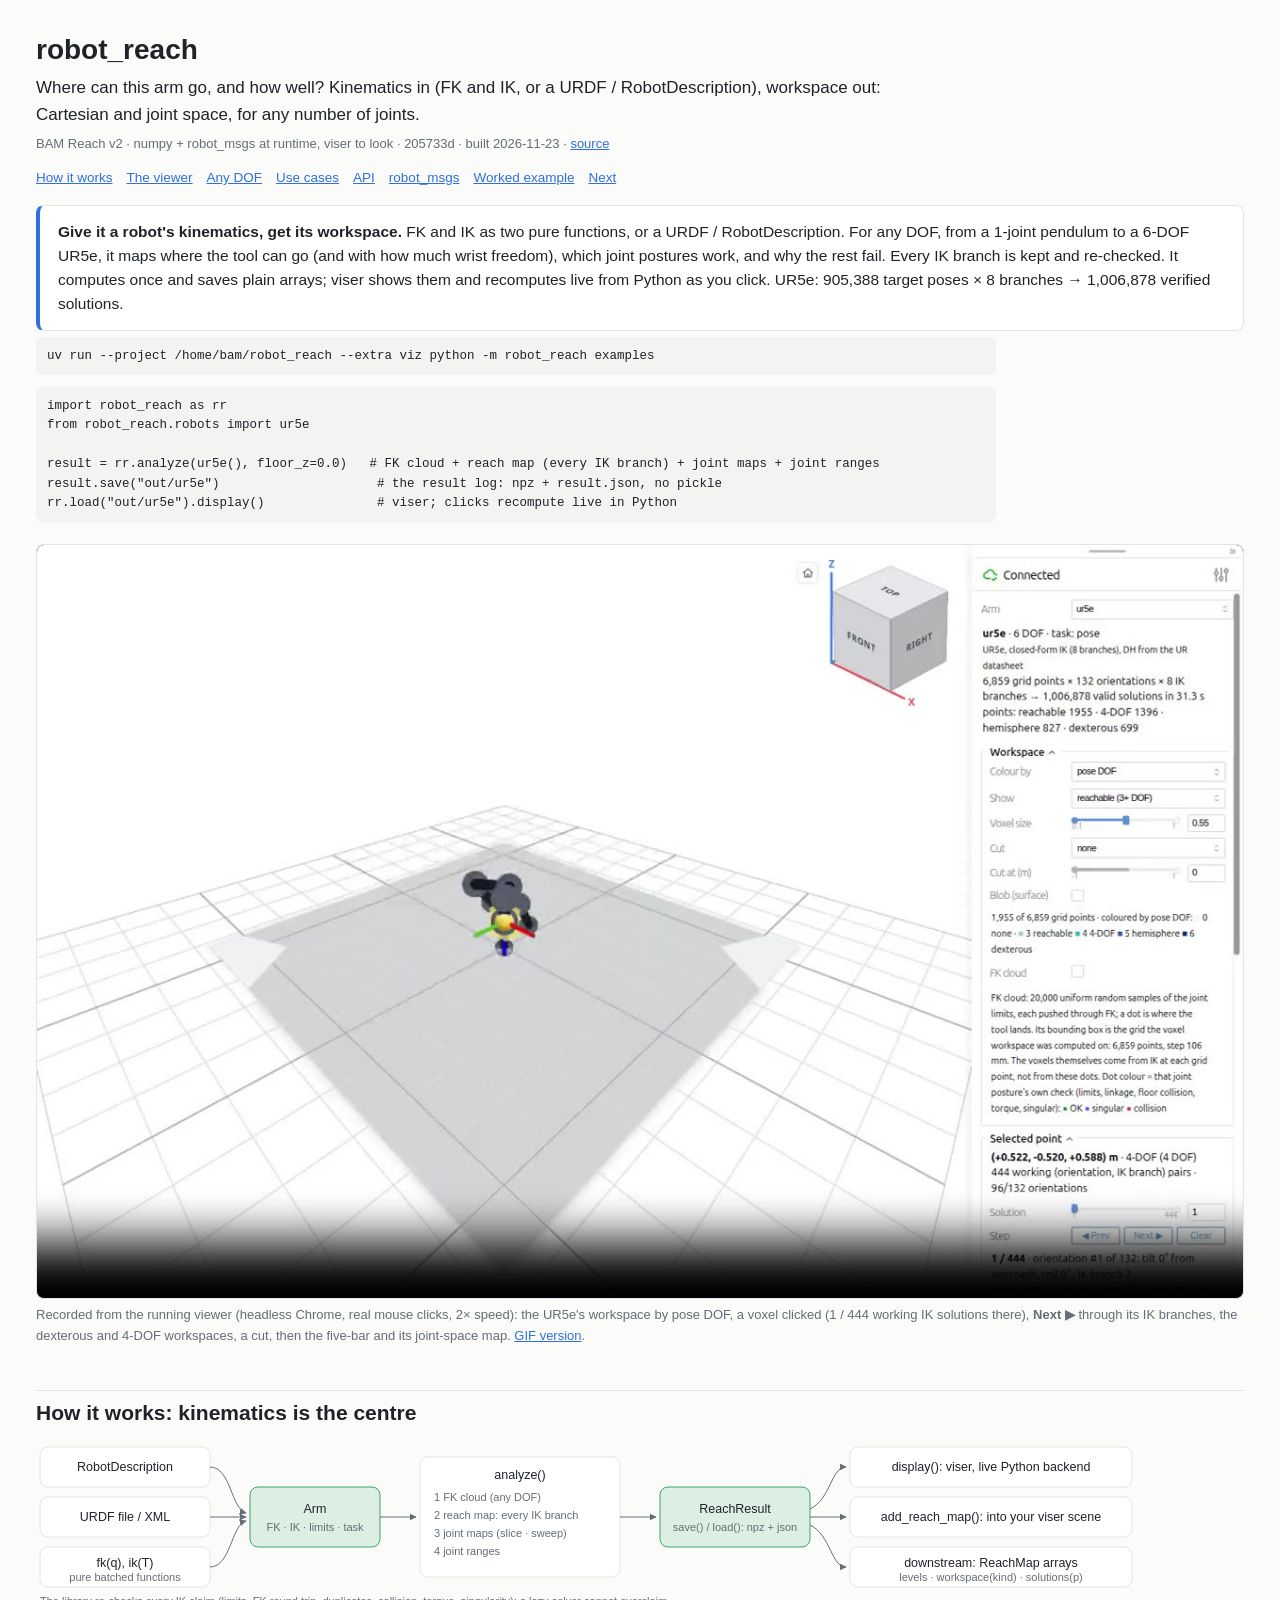
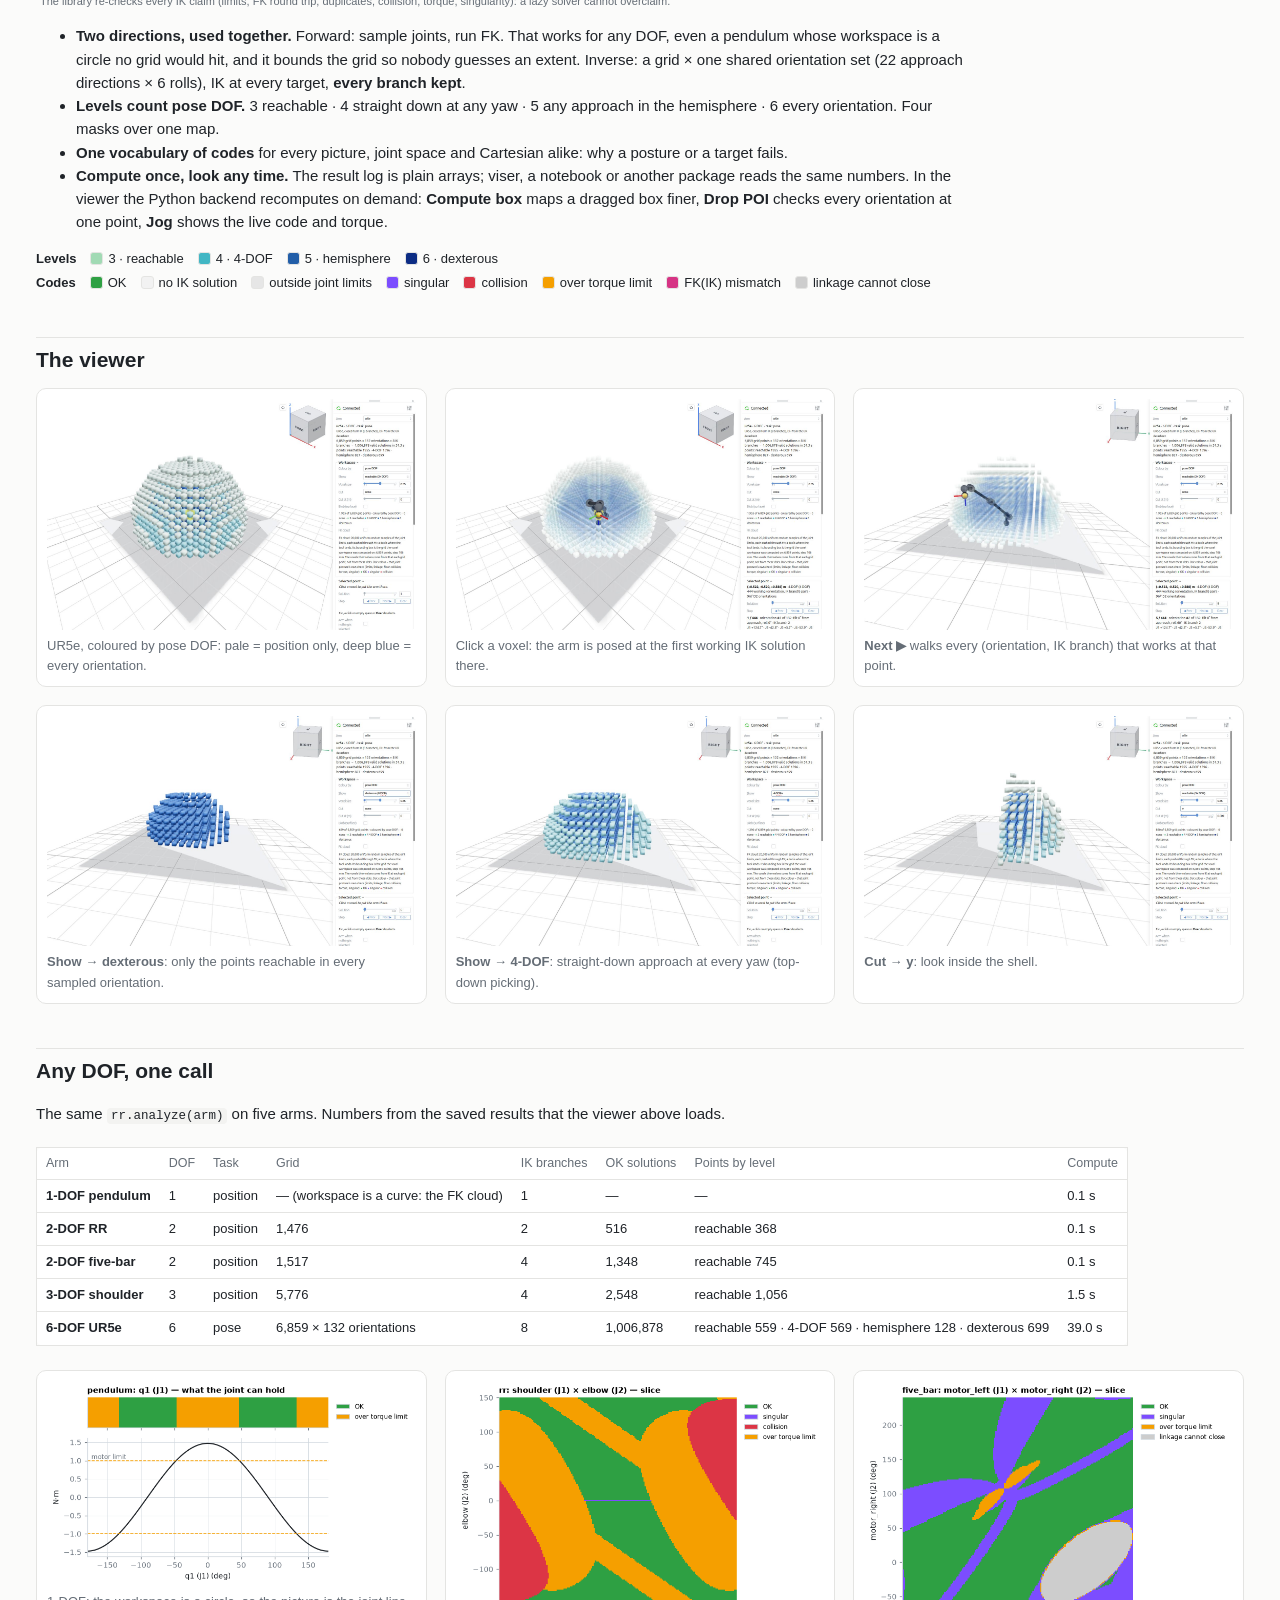
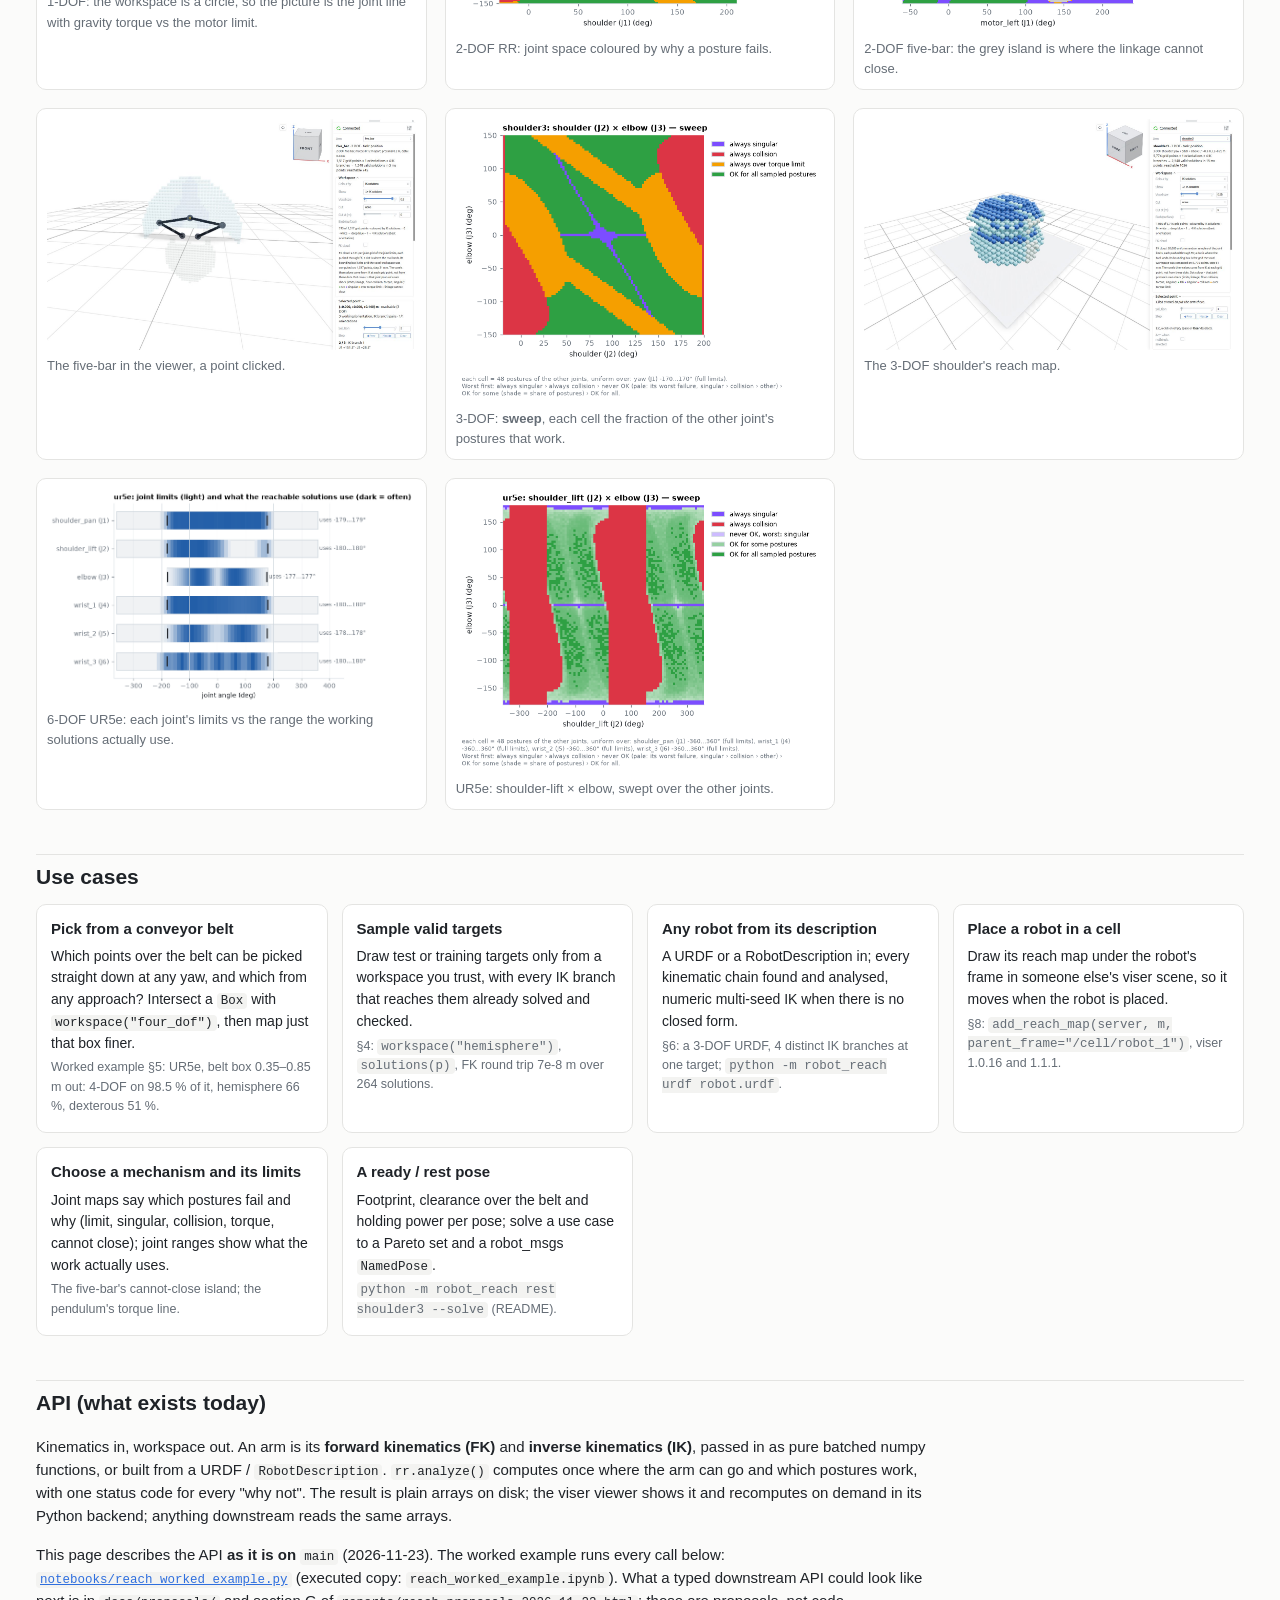
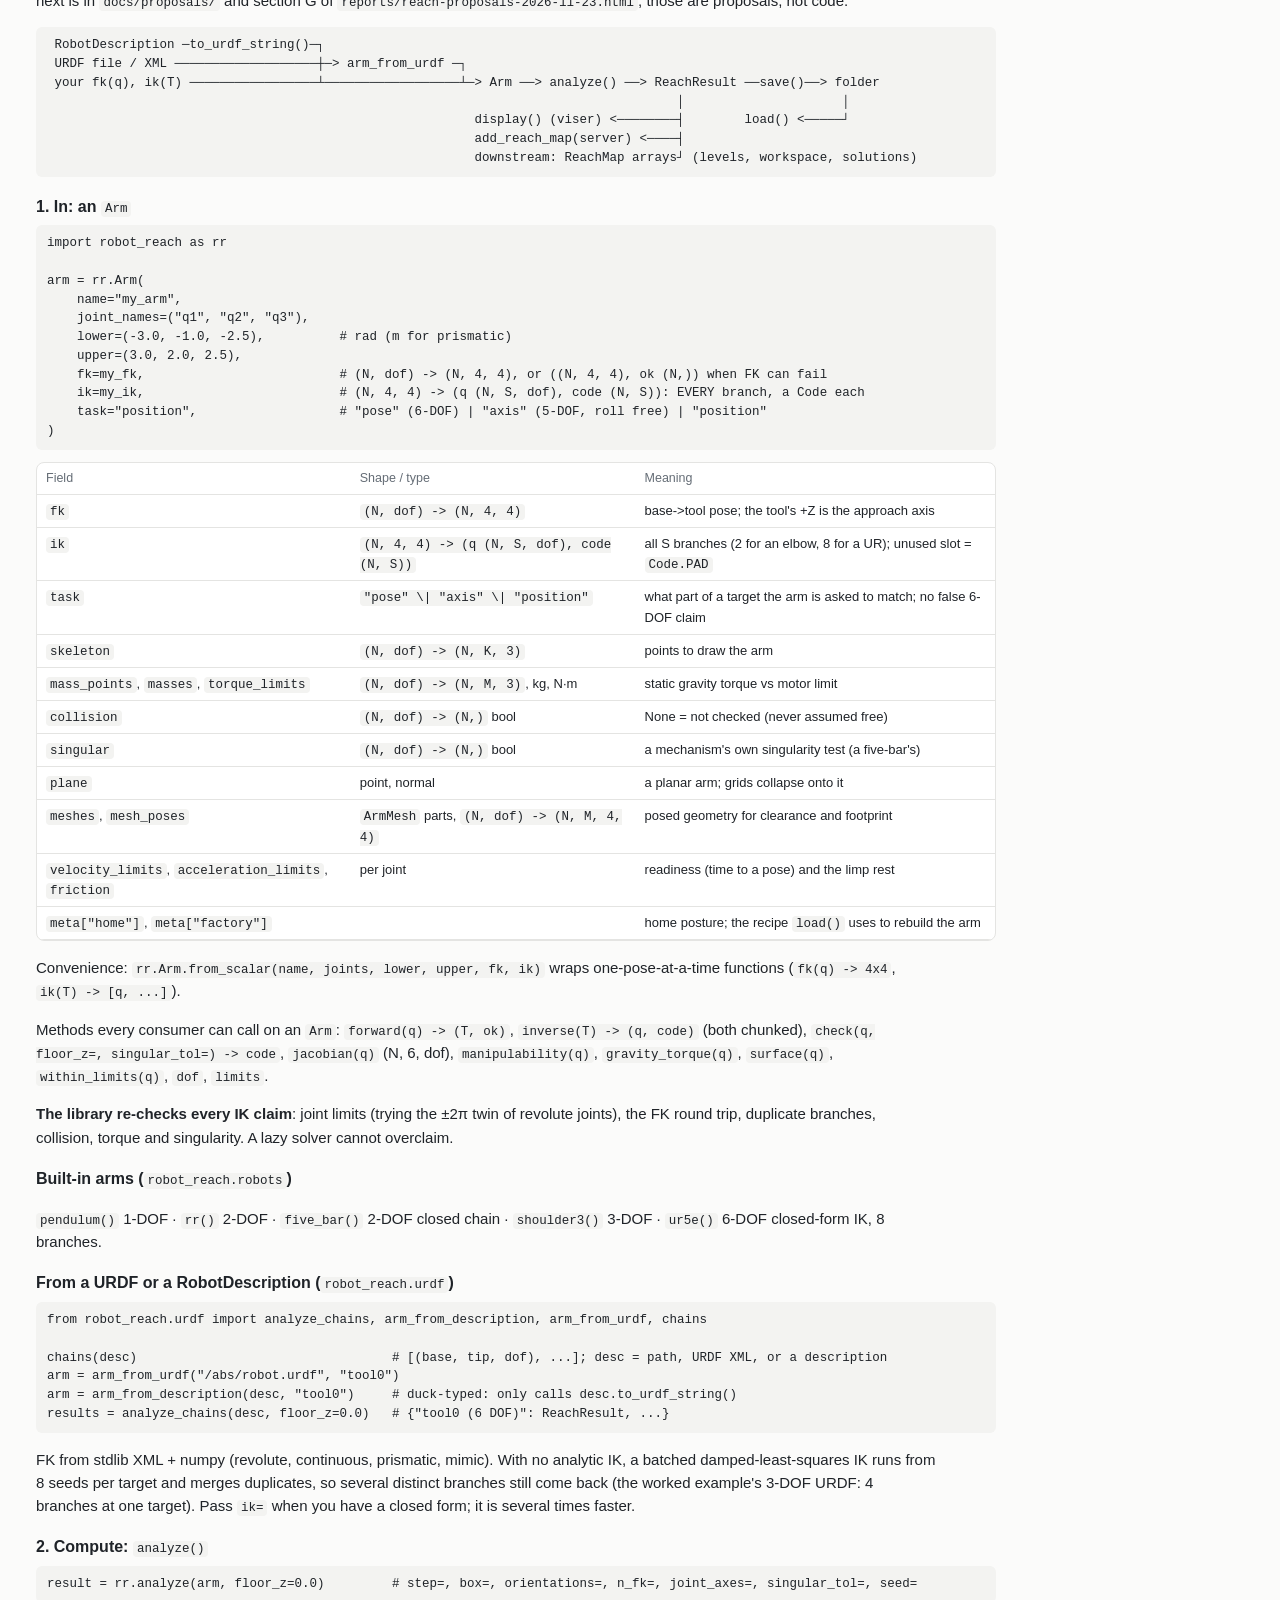
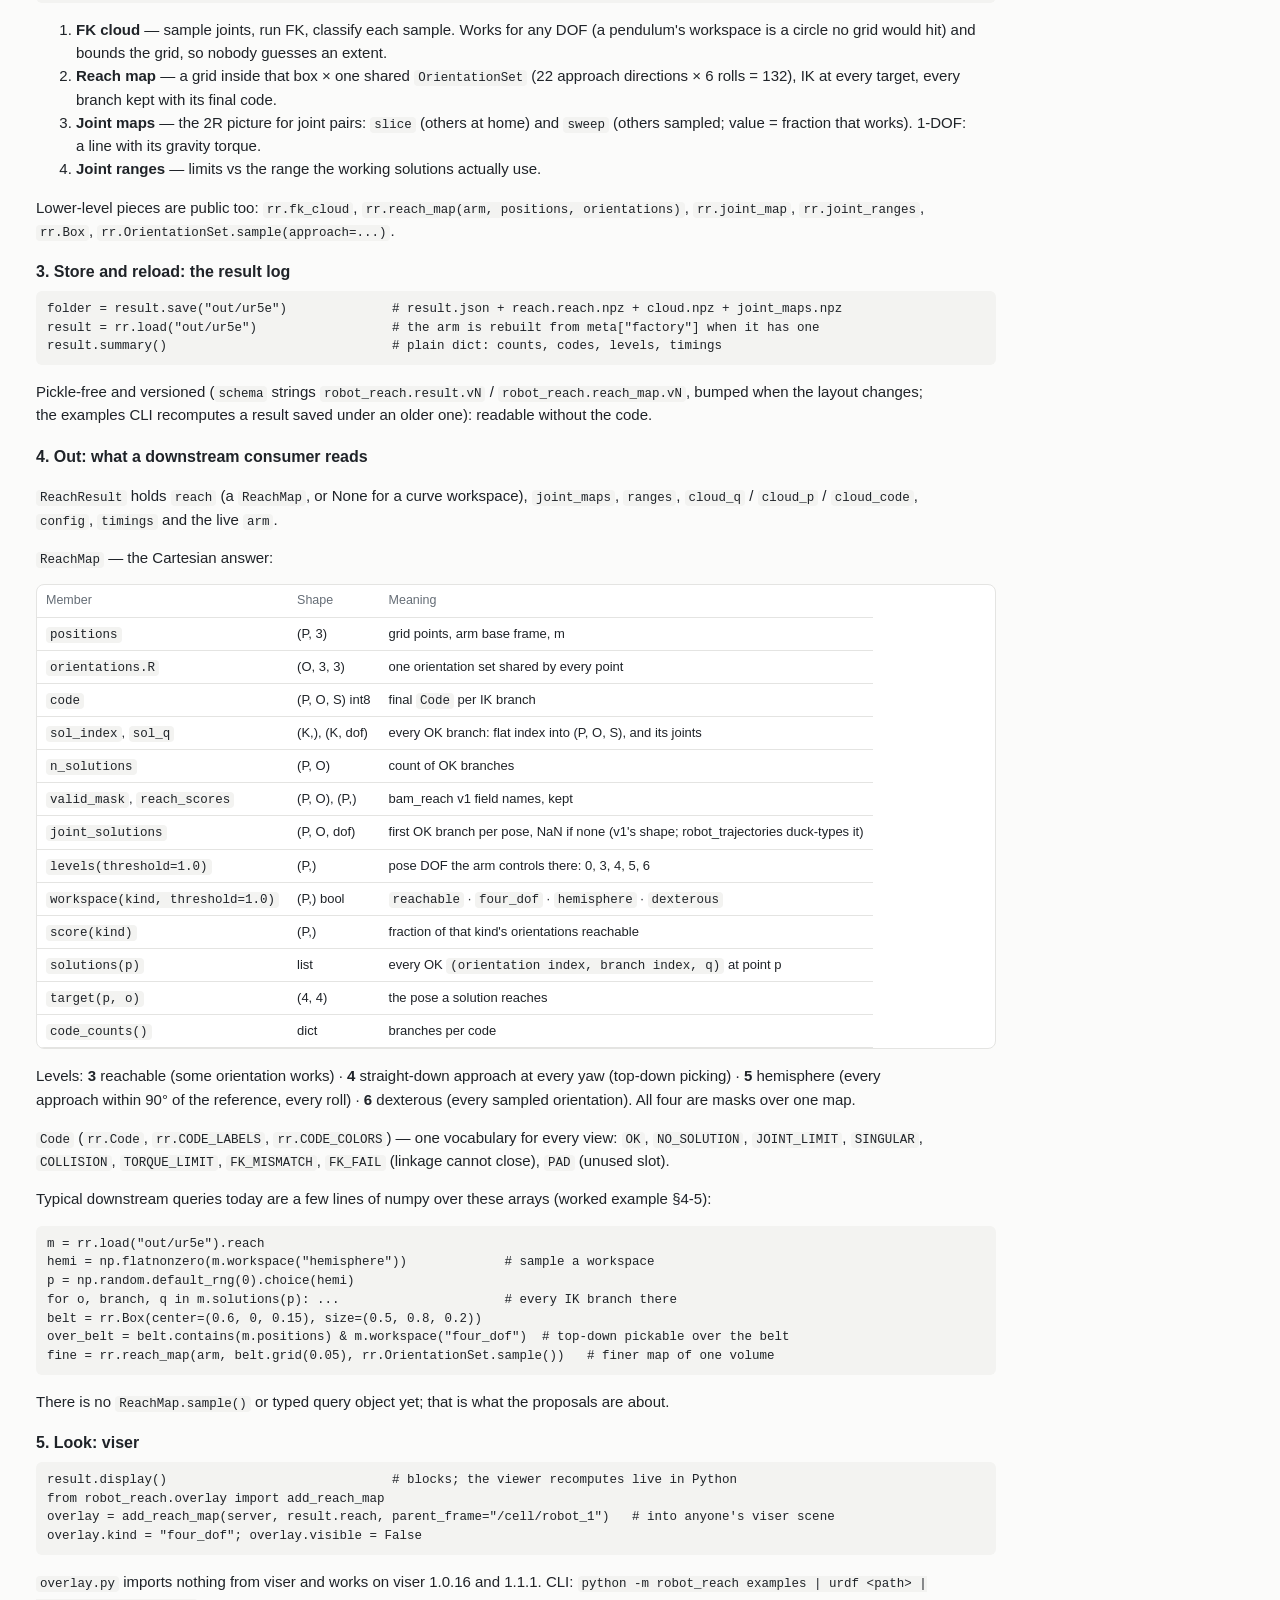
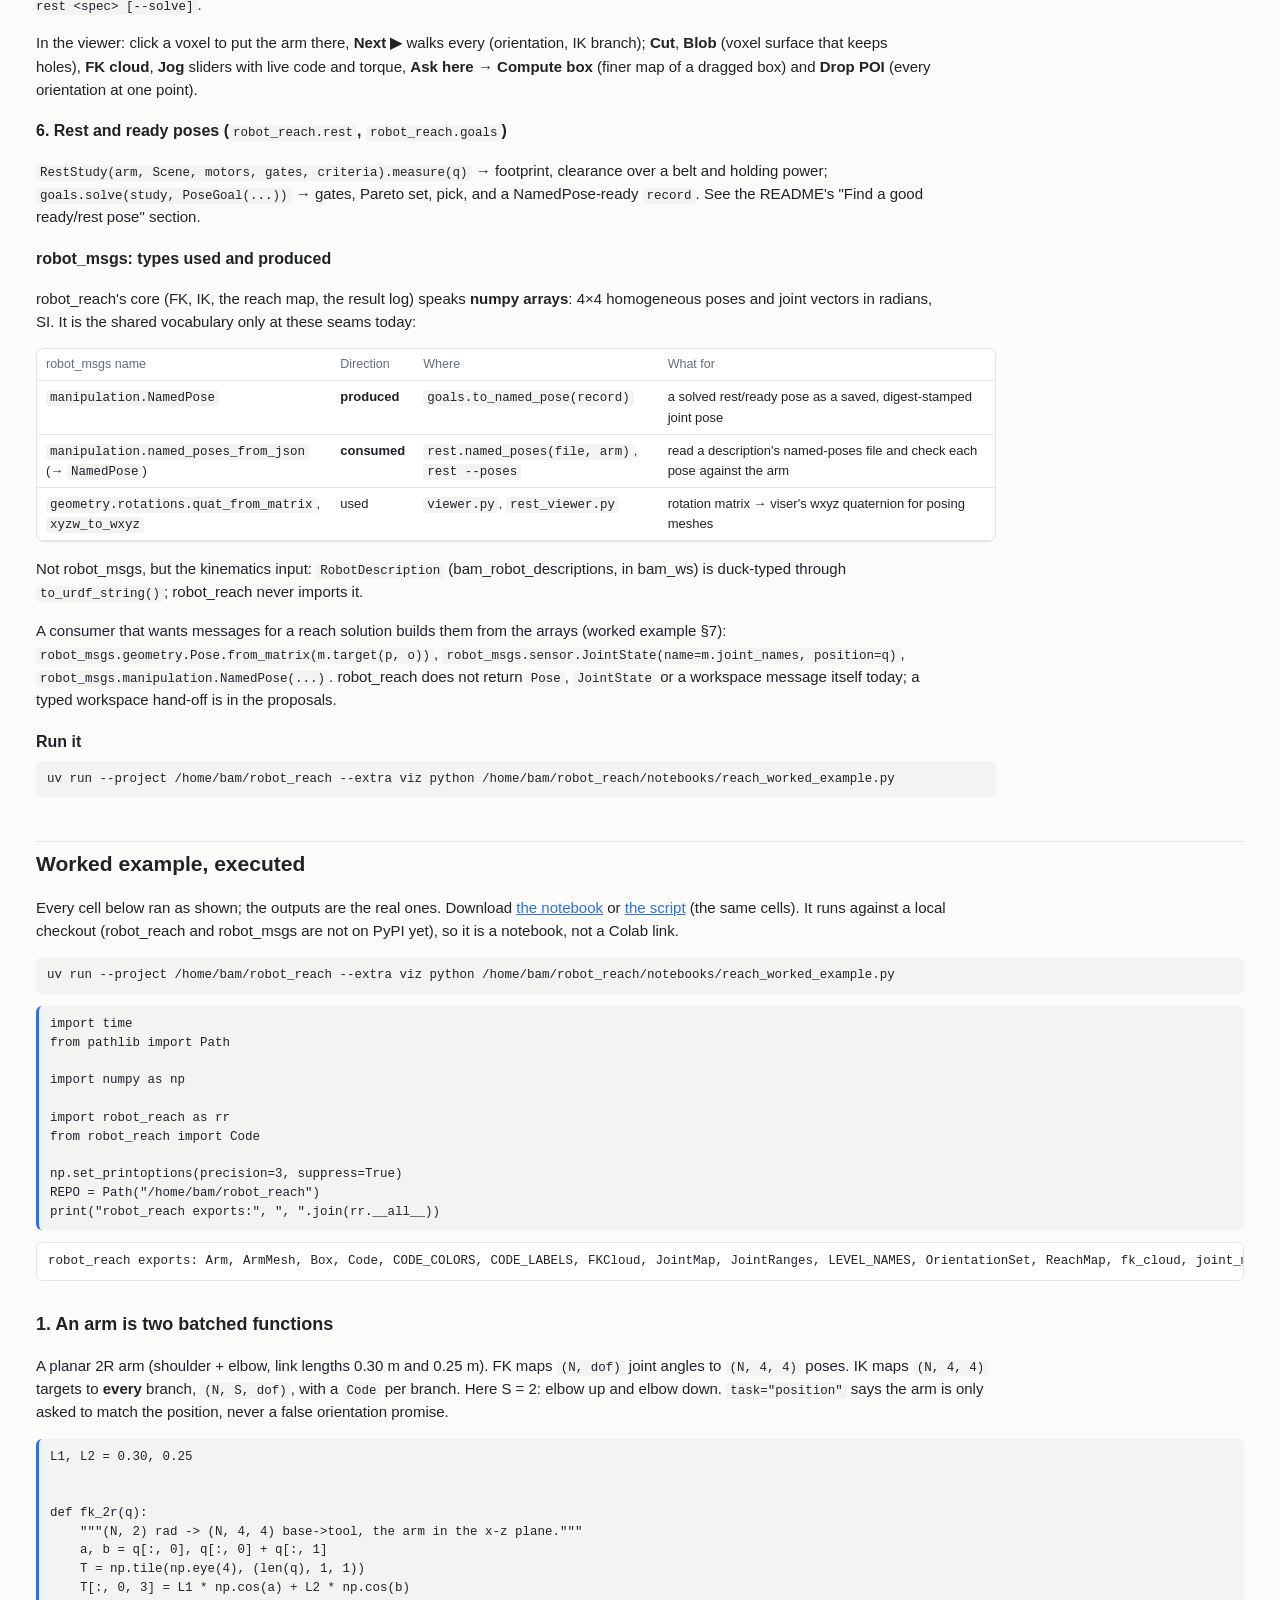
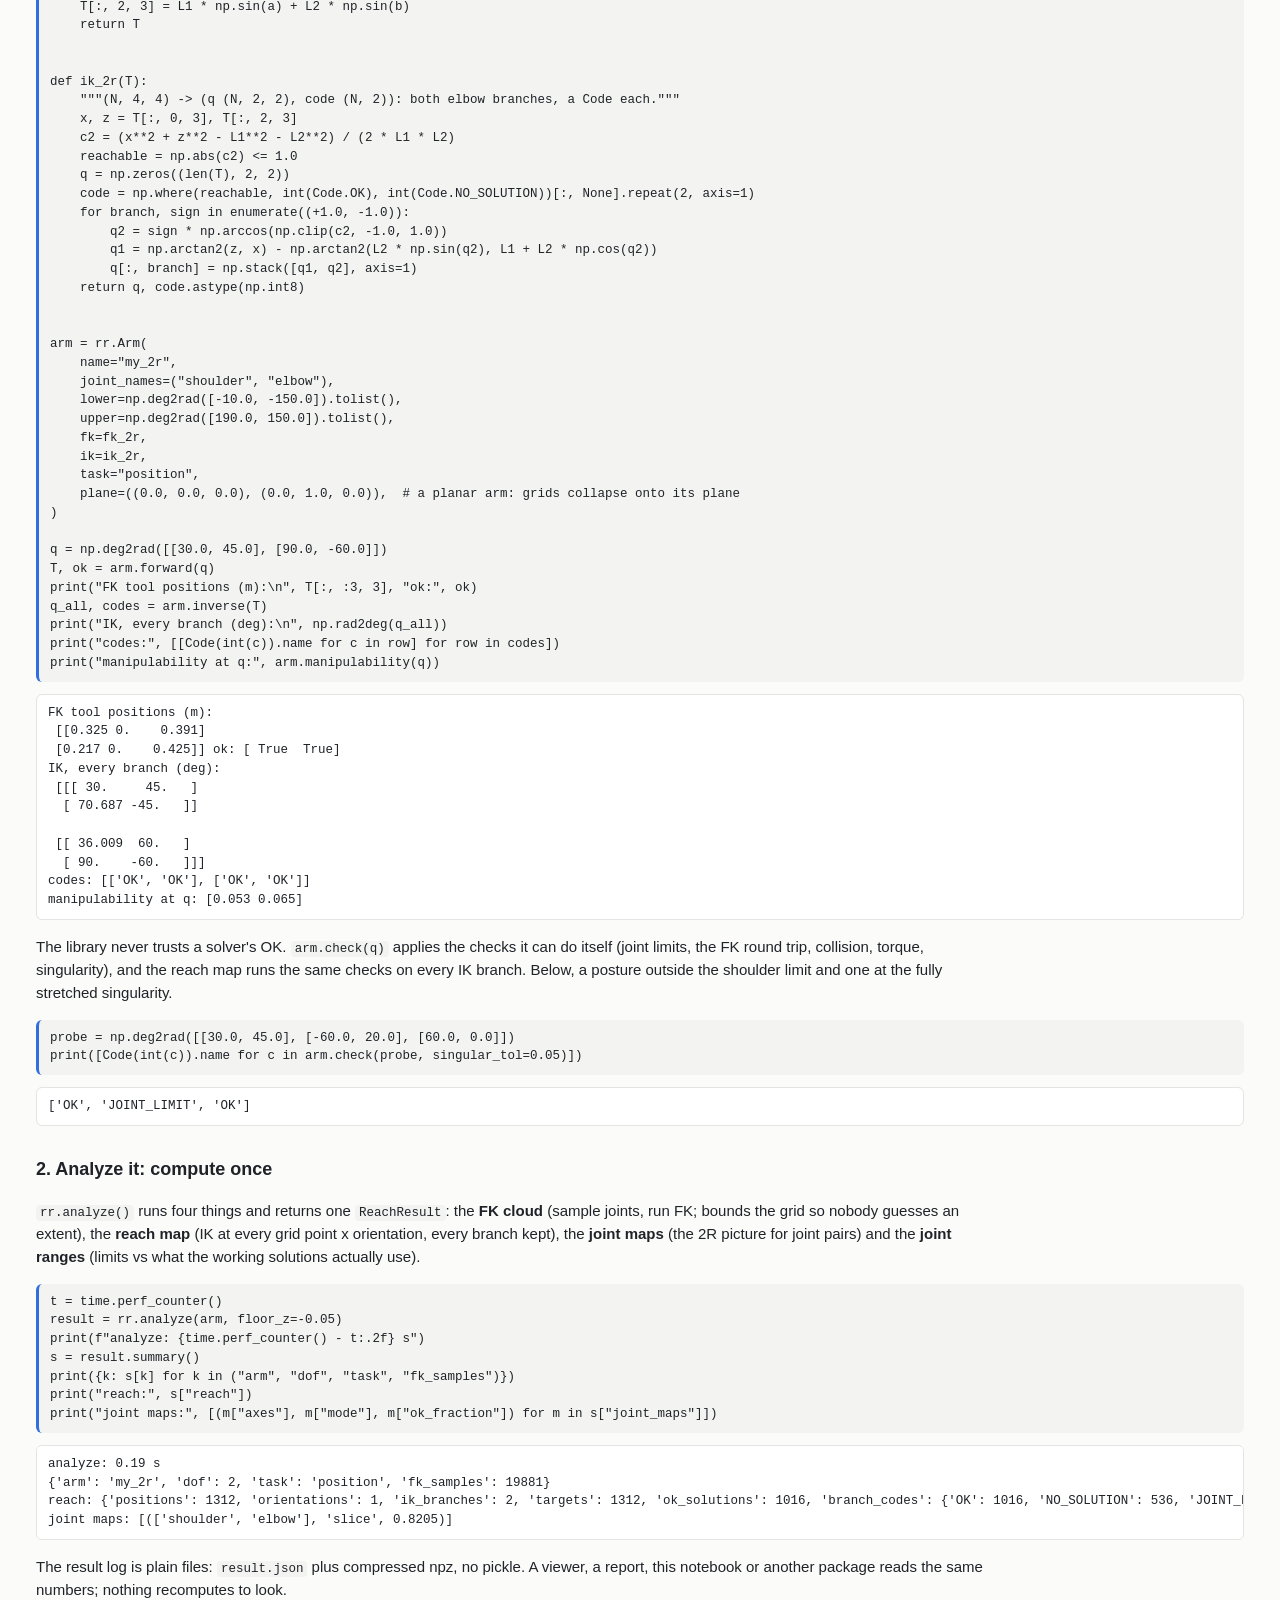
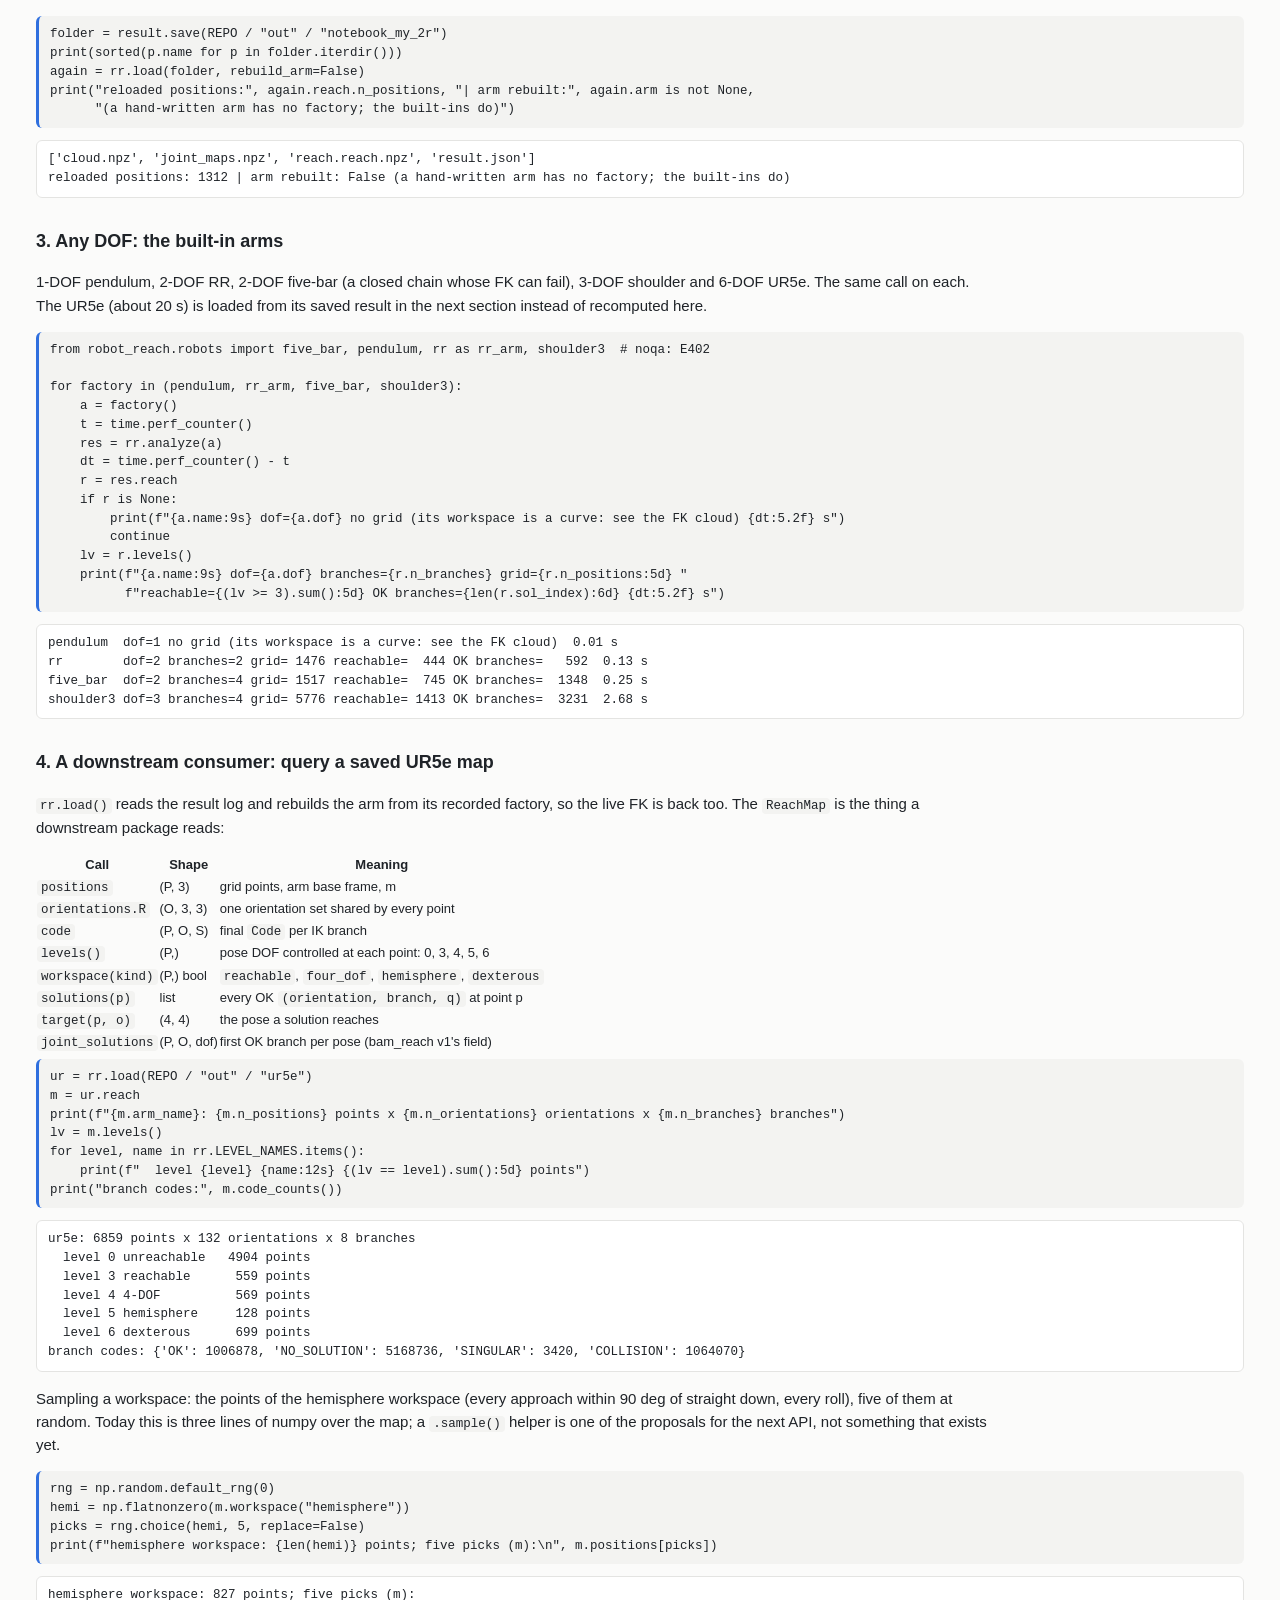
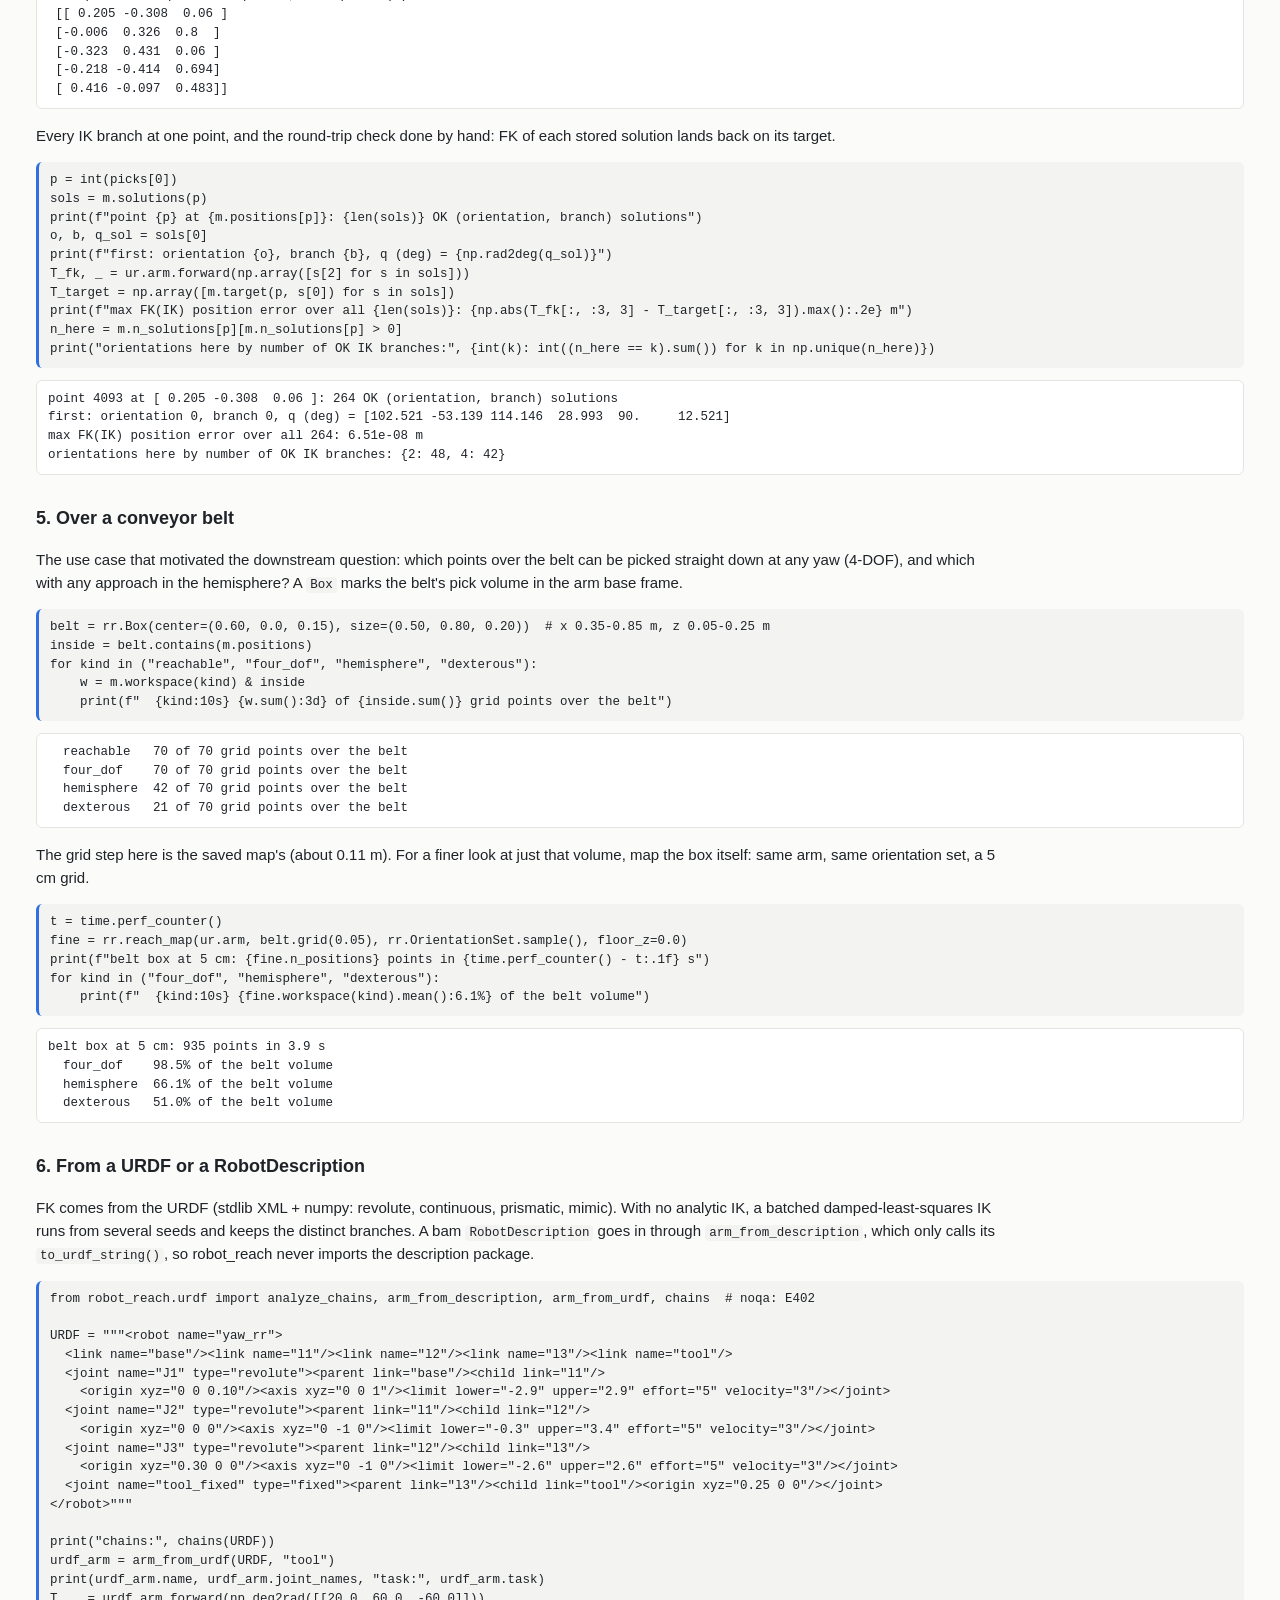
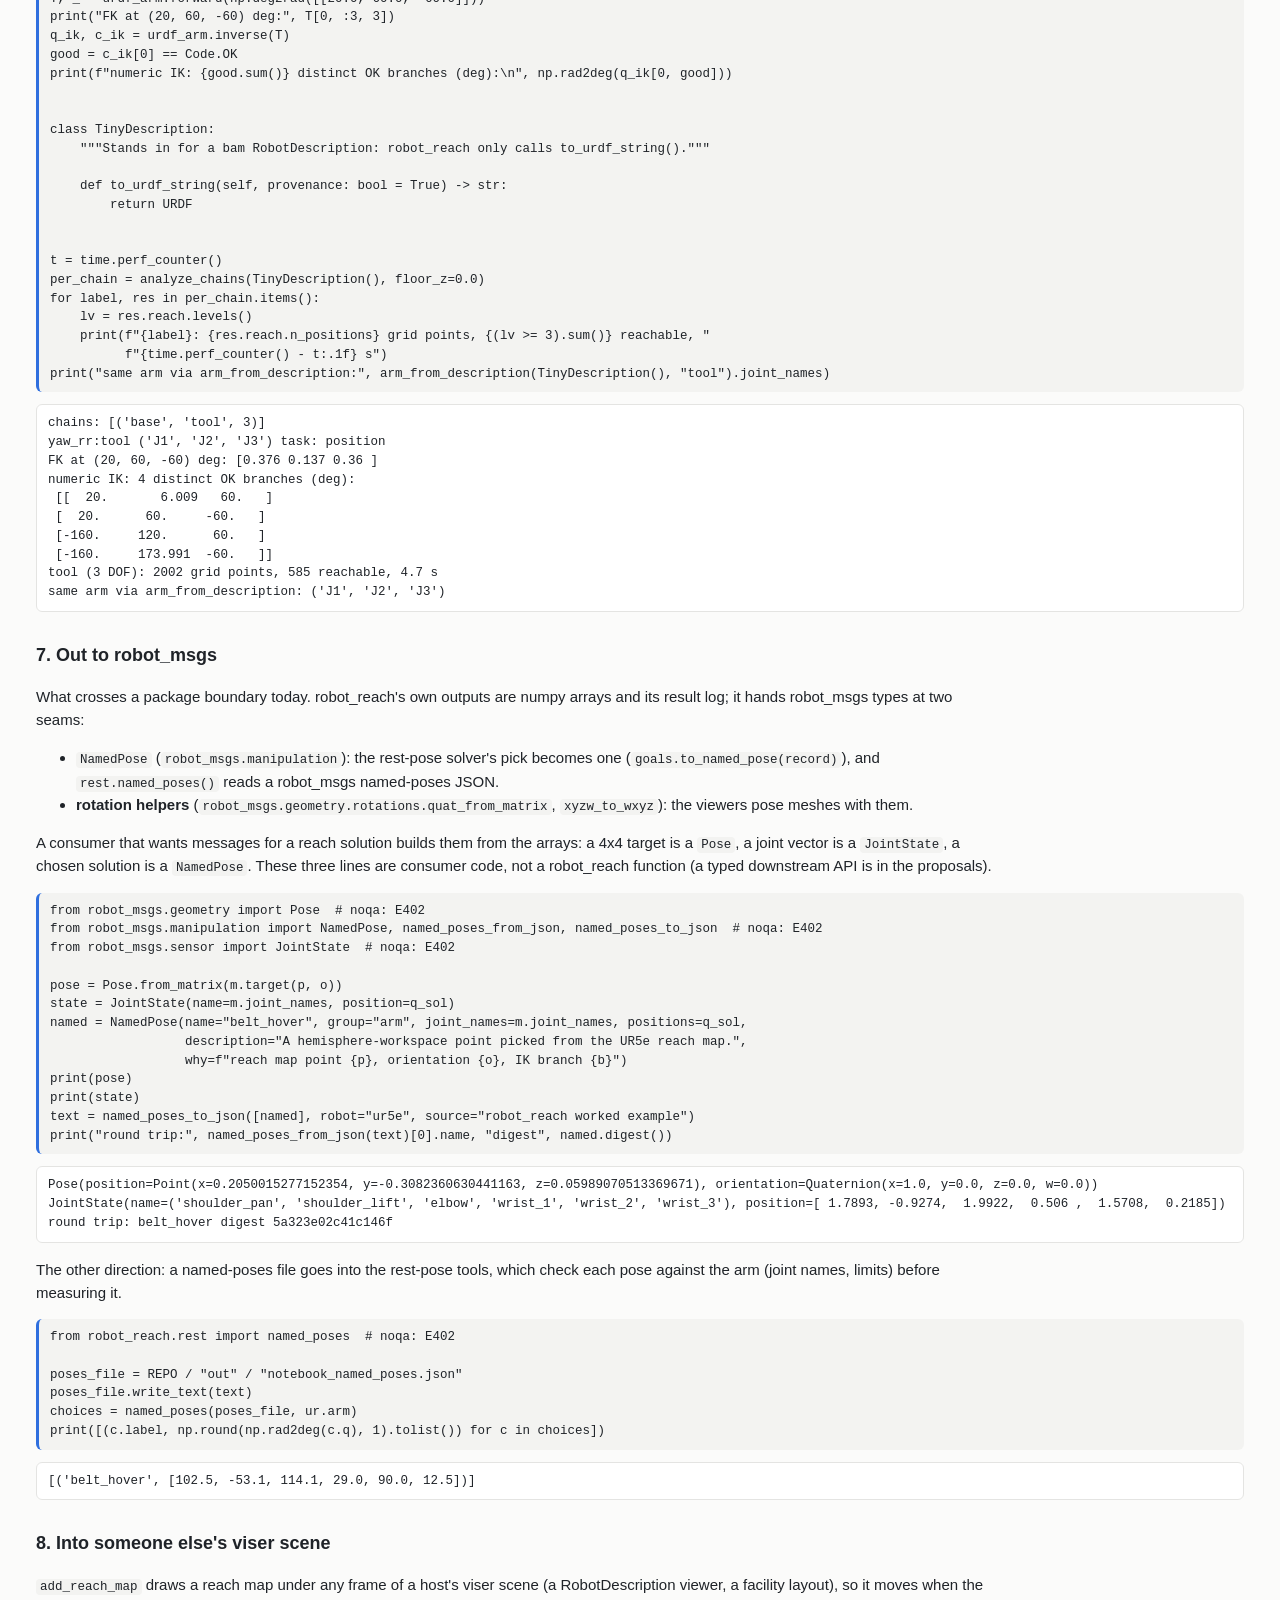
==== commit 9593d87a: "site: rebuild against 205733d (viewer feedback landed) Co-Authored-By: Claude Opus 5.5 <noreply@anth" ====
--- a/site/index.html
+++ b/site/index.html
@@ -50,7 +50,7 @@
 </style></head><body><main>
 <h1>robot_reach</h1>
 <p class="purpose">Where can this arm go, and how well? Kinematics in (FK and IK, or a URDF / RobotDescription), workspace out: Cartesian and joint space, for any number of joints.</p>
-<p class="sub">BAM Reach v2 · numpy + robot_msgs at runtime, viser to look · 58ba1e7 · built 2026-11-23 · <a href="https://github.com/zacharyyamaoka/robot_reach">source</a></p>
+<p class="sub">BAM Reach v2 · numpy + robot_msgs at runtime, viser to look · 205733d · built 2026-11-23 · <a href="https://github.com/zacharyyamaoka/robot_reach">source</a></p>
 <nav class="toc"><a href="#how">How it works</a><a href="#viewer">The viewer</a><a href="#dof">Any DOF</a><a href="#cases">Use cases</a><a href="#api">API</a><a href="#msgs">robot_msgs</a><a href="#example">Worked example</a><a href="#next">Next</a></nav>
 <div class="answer"><b>Give it a robot's kinematics, get its workspace.</b> FK and IK as two pure functions, or a URDF / RobotDescription. For any DOF, from a 1-joint pendulum to a 6-DOF UR5e, it maps where the tool can go (and with how much wrist freedom), which joint postures work, and why the rest fail. Every IK branch is kept and re-checked. It computes once and saves plain arrays; viser shows them and recomputes live from Python as you click. UR5e: 905,388 target poses × 8 branches → 1,006,878 verified solutions.</div>
 <div class="quick prose">
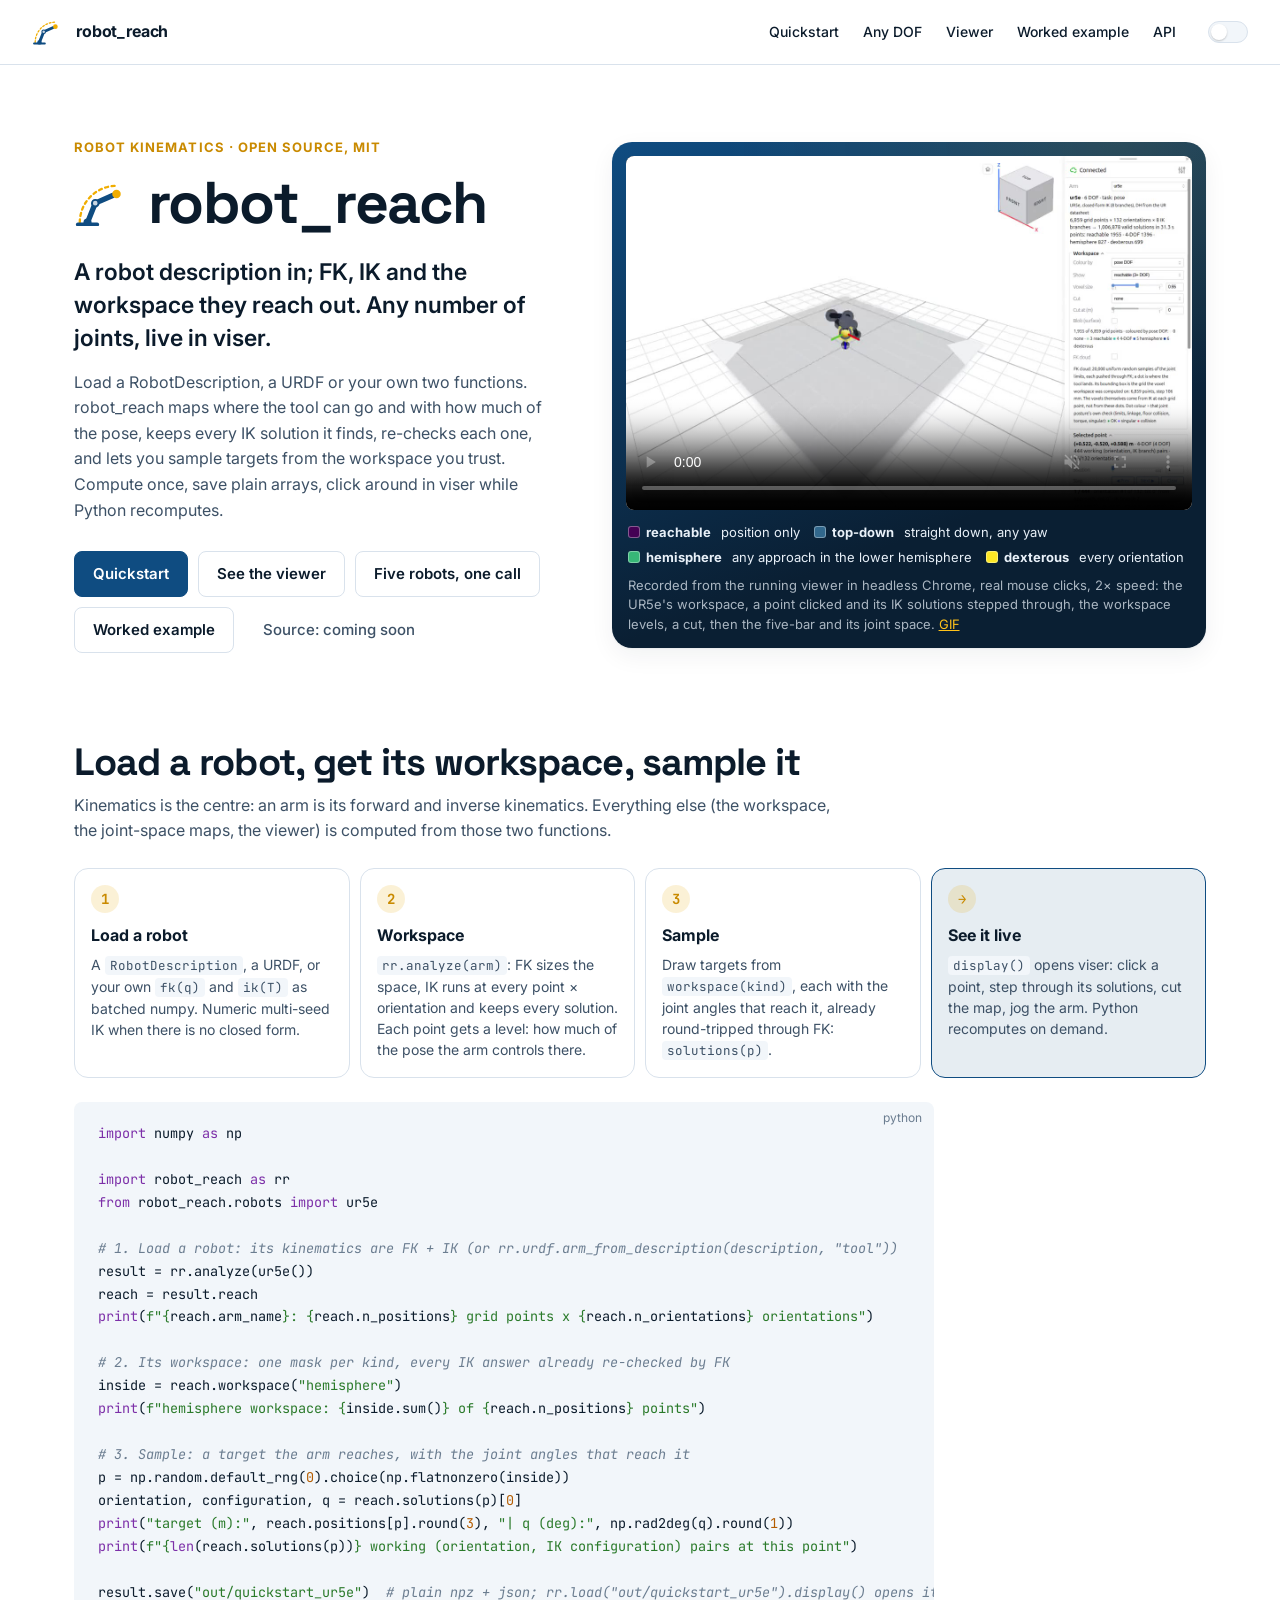
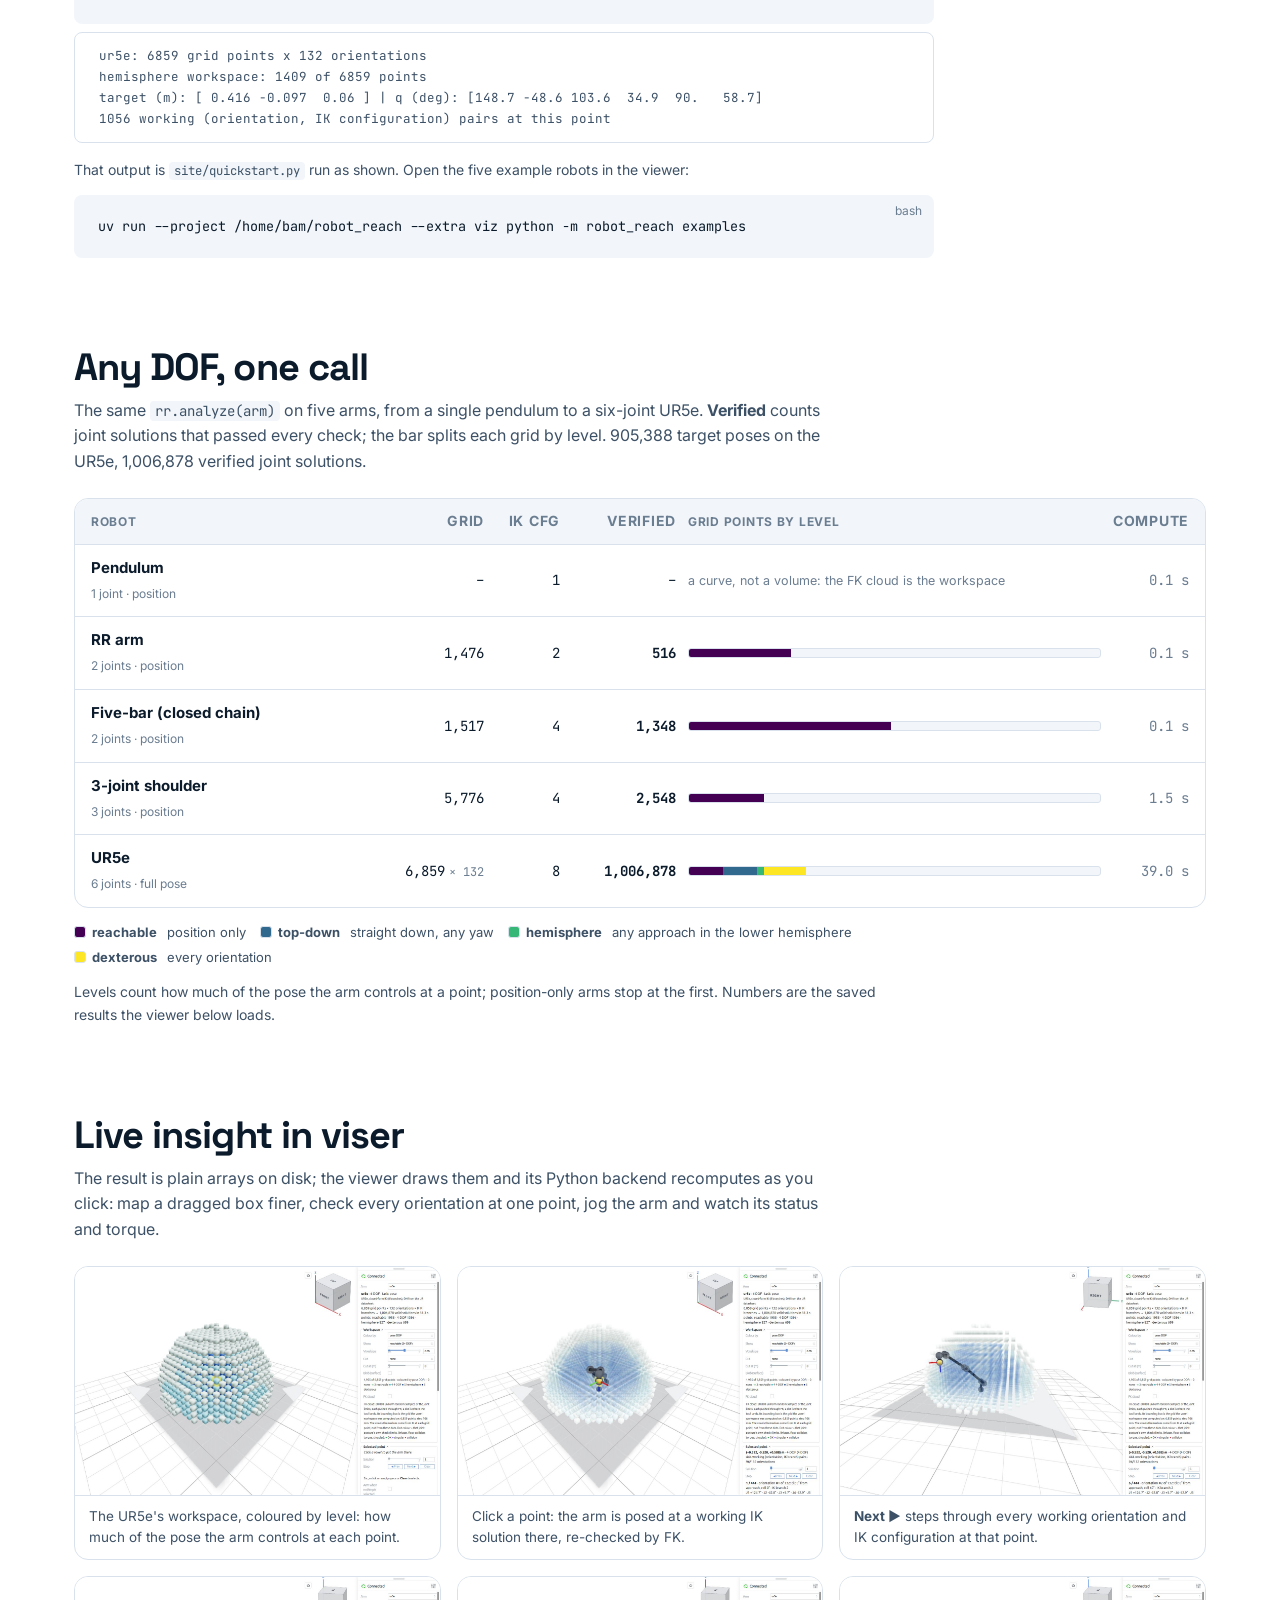
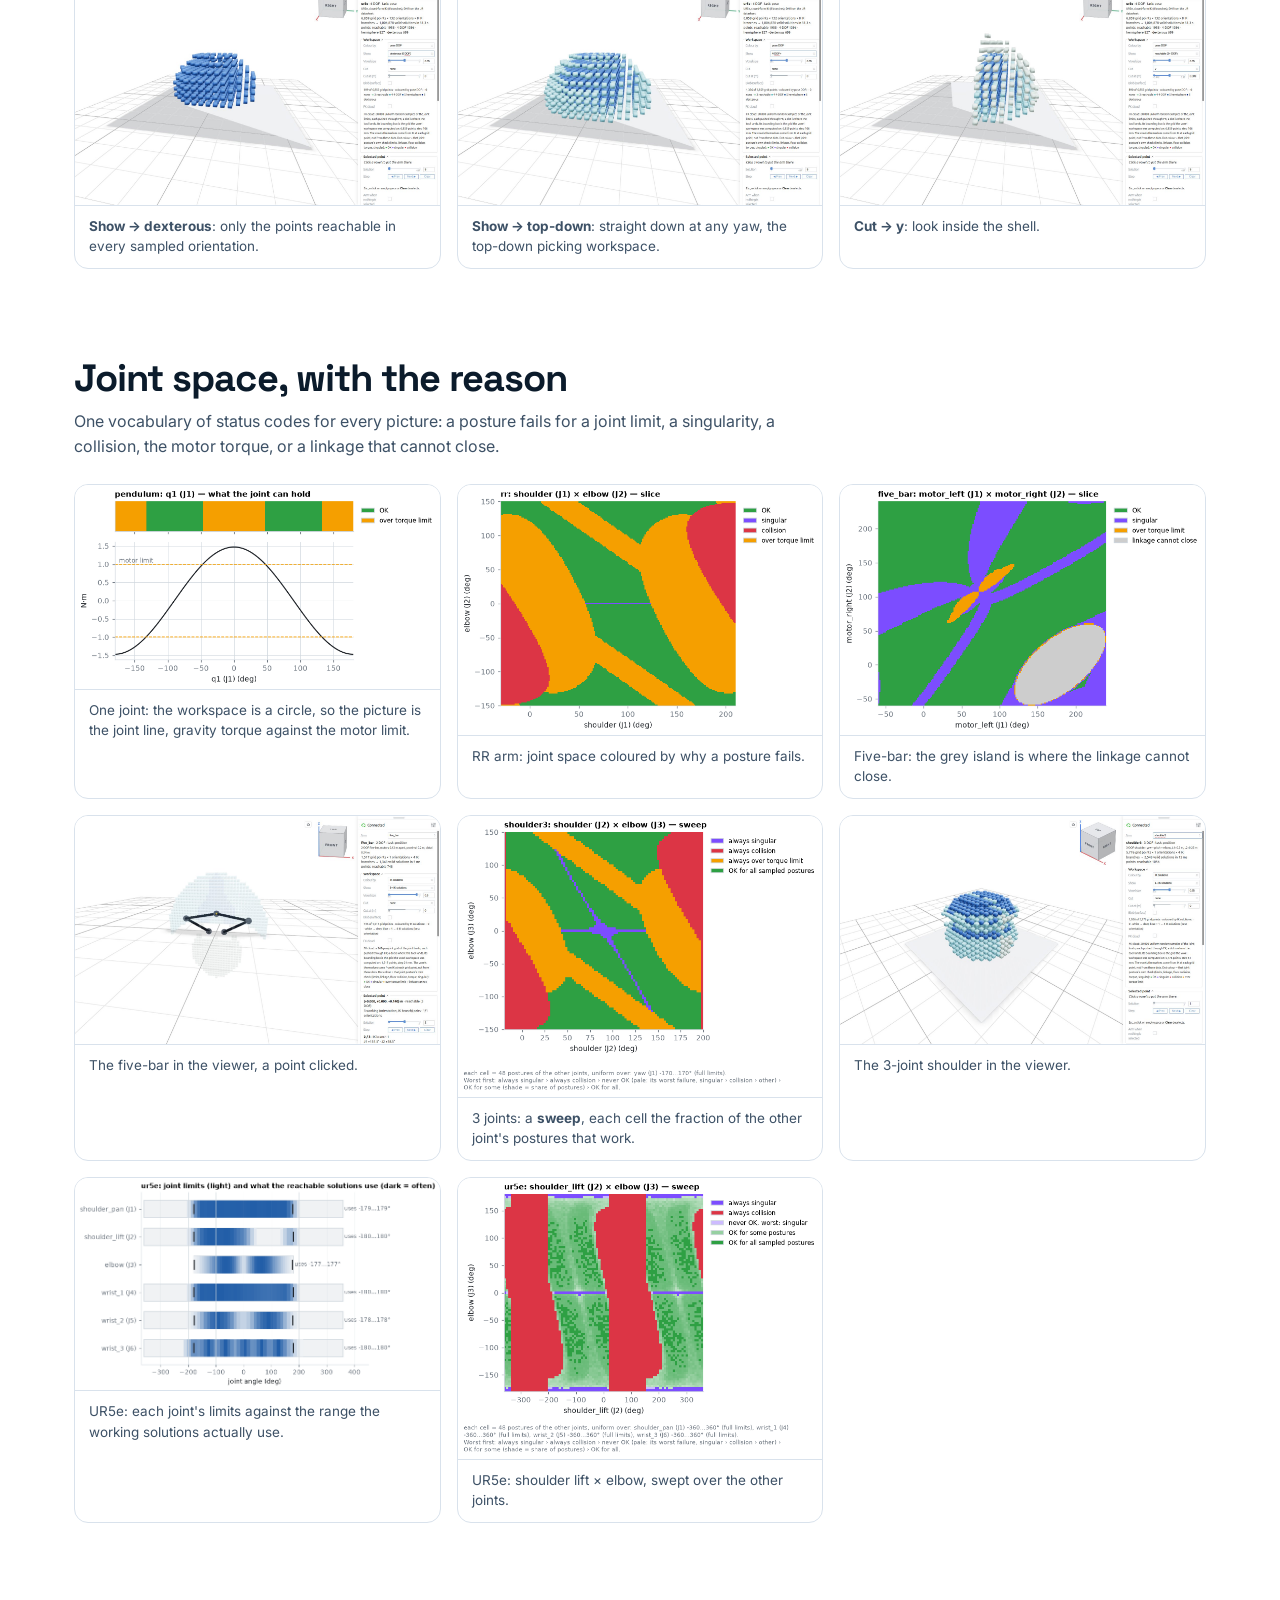
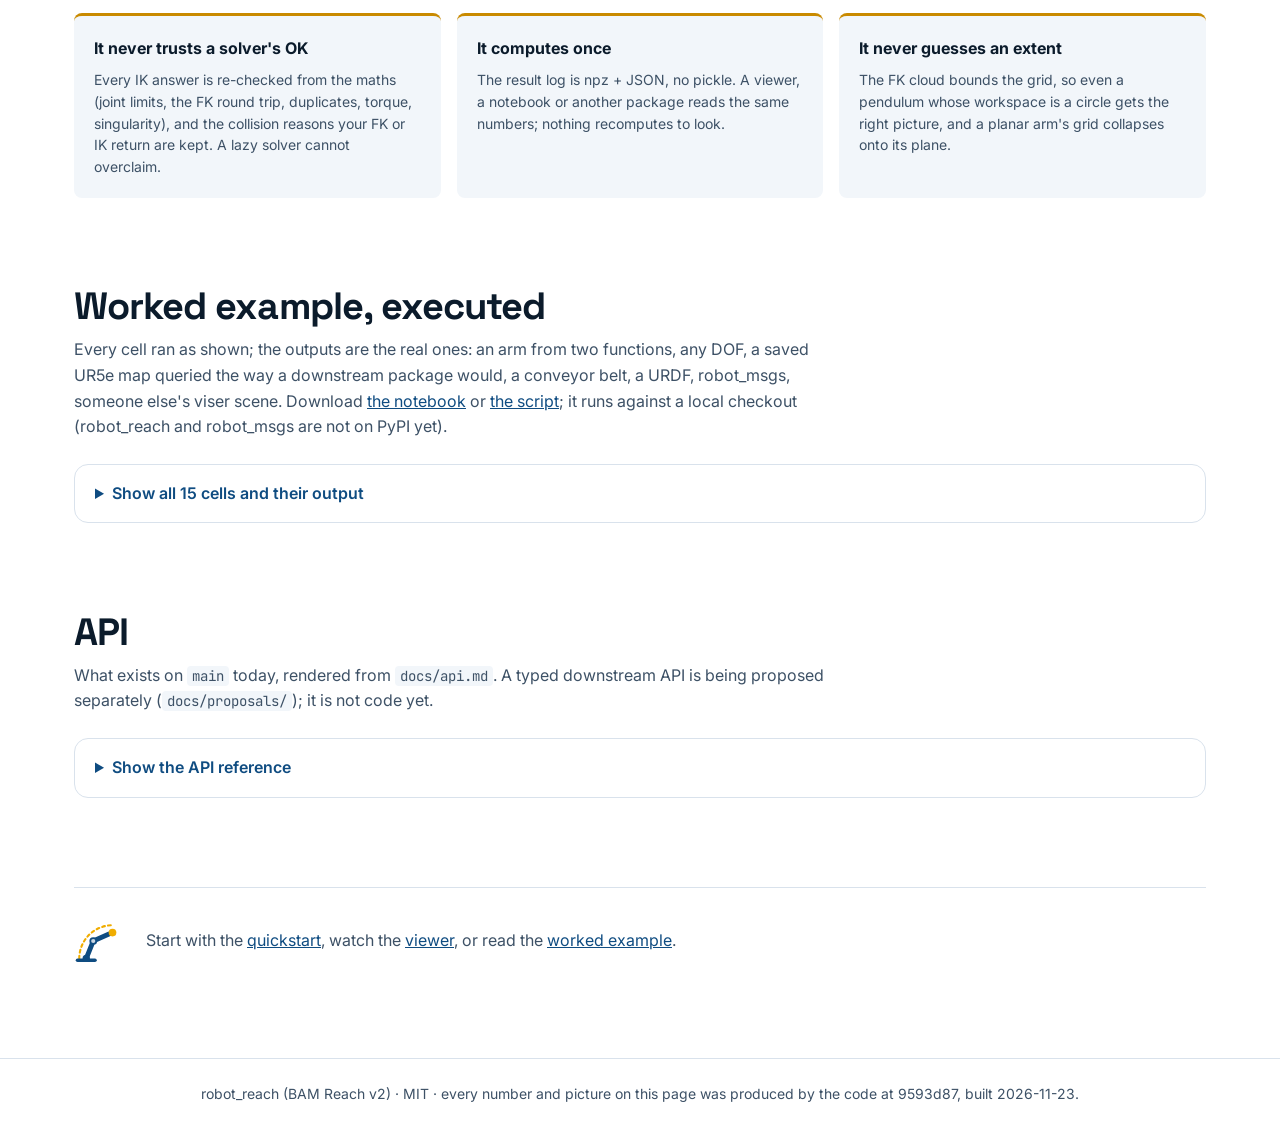
==== commit 8691fe74: "site: landing page in pidtuna.com's Yellowfin look - kinematics first, happy path load -> workspace " ====
--- a/site/index.html
+++ b/site/index.html
@@ -1,121 +1,665 @@
 <!doctype html><html lang="en"><head><meta charset="utf-8"><meta name="viewport" content="width=device-width,initial-scale=1">
 <title>robot_reach</title>
-<meta name="description" content="Kinematics in, workspace out: reachability of any arm in Cartesian and joint space from FK and IK (or a URDF / RobotDescription), computed once and explored live in viser.">
+<meta name="description" content="Robot kinematics for any number of joints: a RobotDescription in, FK and IK out, and the workspace they reach, sampled and explored live in viser.">
+<meta name="theme-color" content="#0f3b5f">
+<link rel="preconnect" href="https://fonts.googleapis.com"><link rel="preconnect" href="https://fonts.gstatic.com" crossorigin>
+<link rel="stylesheet" href="https://fonts.googleapis.com/css2?family=Inter:wght@400;500;600;700&family=JetBrains+Mono:wght@400;600&family=Space+Grotesk:wght@500;700&display=swap">
+<script>try{var t=localStorage.getItem('rr-theme');if(t)document.documentElement.dataset.theme=t}catch(e){}</script>
 <style>
-:root{--bg:#fbfbfa;--fg:#1f2328;--muted:#656d76;--line:#e4e4e2;--card:#fff;--accent:#2f6fde;--good:#3aa46b;--code:#f3f3f1;--hot-bg:#dcefe2;--hot-line:#3aa46b}
-@media (prefers-color-scheme:dark){:root:not([data-theme="light"]){--bg:#16181b;--fg:#e6e6e3;--muted:#9aa0a6;--line:#2c3036;--card:#1d2024;--accent:#7aa2f7;--good:#3f9e69;--code:#24272b;--hot-bg:#1e3a2a;--hot-line:#3f9e69}}
-:root[data-theme="dark"]{--bg:#16181b;--fg:#e6e6e3;--muted:#9aa0a6;--line:#2c3036;--card:#1d2024;--accent:#7aa2f7;--good:#3f9e69;--code:#24272b;--hot-bg:#1e3a2a;--hot-line:#3f9e69}
+:root{--pt-font-base:'Inter',ui-sans-serif,system-ui,-apple-system,'Segoe UI',sans-serif;--pt-font-display:'Space Grotesk','Inter',ui-sans-serif,system-ui,sans-serif;--pt-font-mono:'JetBrains Mono',ui-monospace,'SFMono-Regular',Menlo,monospace;
+--pt-bg:#ffffff;--pt-bg-soft:#f2f6fa;--pt-bg-deep:#0a1f33;--pt-on-deep:#e8f0f8;--pt-text:#0b1b2b;--pt-text-2:#3d5166;--pt-text-3:#6b7d90;--pt-line:#d9e2ec;
+--pt-brand:#0f4c81;--pt-brand-2:#1763a6;--pt-brand-soft:rgba(15,76,129,.1);--pt-accent:#c98a00;--pt-accent-soft:rgba(229,165,0,.16);--pt-warn:#d6402b;
+--pt-radius:14px;--pt-radius-sm:8px;--pt-border-w:1px;--pt-shadow:0 1px 2px rgba(10,31,51,.06),0 8px 24px rgba(10,31,51,.06);
+--pt-display-weight:700;--pt-display-tracking:-0.025em;--pt-logo-body:#0f4c81;--pt-logo-belly:#c9d6e3;--pt-logo-fin:#f0ad00;
+--c-kw:#7c2fa8;--c-str:#2a7a2a;--c-num:#b35c00;--c-com:#6b7d90;--c-fn:#1763a6}
+@media (prefers-color-scheme:dark){:root:not([data-theme="light"]){--pt-bg:#07131f;--pt-bg-soft:#0c1d2e;--pt-bg-deep:#040c15;--pt-text:#e6edf5;--pt-text-2:#a9b8c8;--pt-text-3:#7a8b9c;--pt-line:#1b3046;
+--pt-brand:#5fb0ff;--pt-brand-2:#8cc6ff;--pt-brand-soft:rgba(95,176,255,.14);--pt-accent:#ffc21a;--pt-accent-soft:rgba(255,194,26,.14);--pt-warn:#ff6b57;
+--pt-shadow:0 1px 2px rgba(0,0,0,.3),0 8px 24px rgba(0,0,0,.25);--pt-logo-body:#3d8fe0;--pt-logo-fin:#ffc21a;
+--c-kw:#c792ea;--c-str:#9ece6a;--c-num:#ff9e64;--c-com:#7a8b9c;--c-fn:#8cc6ff}}
+:root[data-theme="dark"]{--pt-bg:#07131f;--pt-bg-soft:#0c1d2e;--pt-bg-deep:#040c15;--pt-text:#e6edf5;--pt-text-2:#a9b8c8;--pt-text-3:#7a8b9c;--pt-line:#1b3046;
+--pt-brand:#5fb0ff;--pt-brand-2:#8cc6ff;--pt-brand-soft:rgba(95,176,255,.14);--pt-accent:#ffc21a;--pt-accent-soft:rgba(255,194,26,.14);--pt-warn:#ff6b57;
+--pt-shadow:0 1px 2px rgba(0,0,0,.3),0 8px 24px rgba(0,0,0,.25);--pt-logo-body:#3d8fe0;--pt-logo-fin:#ffc21a;
+--c-kw:#c792ea;--c-str:#9ece6a;--c-num:#ff9e64;--c-com:#7a8b9c;--c-fn:#8cc6ff}
 *{box-sizing:border-box}
-html{overflow-x:hidden}
-body{margin:0;background:var(--bg);color:var(--fg);font:15px/1.55 -apple-system,BlinkMacSystemFont,"Segoe UI",Inter,sans-serif;overflow-x:hidden}
-main{max-width:1240px;margin:0 auto;padding:28px 16px 80px}
-a{color:var(--accent)}
-h1{font-size:28px;margin:0 0 4px} h2{font-size:21px;margin:44px 0 10px;padding-top:6px;border-top:1px solid var(--line)} h3{font-size:16px;margin:18px 0 6px}
-.purpose{font-size:17px;margin:4px 0 6px;max-width:900px}
-.sub{color:var(--muted);margin:0 0 14px;font-size:13px}
-.toc{display:flex;flex-wrap:wrap;gap:6px 14px;font-size:13.5px;margin:0 0 16px}
-.answer{background:var(--card);border:1px solid var(--line);border-left:4px solid var(--accent);border-radius:8px;padding:14px 18px;font-size:15.5px}
-.prose{max-width:960px} .prose p,.prose li{max-width:900px}
-pre{margin:6px 0 12px;background:var(--code);border-radius:6px;padding:9px 11px;overflow-x:auto;font:12.5px/1.5 ui-monospace,Menlo,monospace;max-width:100%}
-code{font:12.5px ui-monospace,Menlo,monospace;background:var(--code);padding:1px 4px;border-radius:4px;overflow-wrap:anywhere}
-pre code{background:none;padding:0;overflow-wrap:normal}
-.quick pre{font-size:13px}
-.hero{margin:22px 0 0} .hero video{width:100%;border-radius:8px;border:1px solid var(--line);background:#000;display:block}
-figcaption{color:var(--muted);font-size:13px;margin-top:6px}
-.scroll{overflow-x:auto;max-width:100%}
-table{border-collapse:collapse;font-size:13px}
-table.doc,.prose table{background:var(--card);border:1px solid var(--line);border-radius:8px;margin:6px 0 12px}
-table.doc th,table.doc td,.prose th,.prose td{padding:6px 9px;border-bottom:1px solid var(--line);text-align:left;vertical-align:top}
-table.doc th,.prose th{color:var(--muted);font-weight:500;font-size:12.5px}
-.prose table{display:block;overflow-x:auto;max-width:100%}
-.grid{display:grid;grid-template-columns:repeat(auto-fill,minmax(360px,1fr));gap:18px;margin:12px 0}
-.shot{margin:0;background:var(--card);border:1px solid var(--line);border-radius:10px;padding:10px}
-.shot img{width:100%;height:auto;display:block;border-radius:6px;background:#fff}
-.legend{font-size:13px;display:flex;flex-wrap:wrap;gap:4px 14px;align-items:center;margin:4px 0}
-.sw{display:inline-flex;align-items:center;gap:5px} .sw i{display:inline-block;width:13px;height:13px;border-radius:3px;border:1px solid var(--line)}
-.cases{display:grid;grid-template-columns:repeat(auto-fill,minmax(280px,1fr));gap:14px;margin:10px 0}
-.case{background:var(--card);border:1px solid var(--line);border-radius:10px;padding:12px 14px;font-size:14px}
-.case h3{margin:0 0 6px;font-size:15px} .case p{margin:4px 0} .case .how{color:var(--muted);font-size:12.5px}
-.loop{display:block;width:100%;max-width:1100px;height:auto;margin:6px 0 10px}
-.loop .box{fill:var(--card);stroke:var(--line)} .loop .hot{fill:var(--hot-bg);stroke:var(--hot-line)}
-.loop text{fill:var(--fg);font:12.5px -apple-system,BlinkMacSystemFont,"Segoe UI",Inter,sans-serif} .loop .small{fill:var(--muted);font-size:11px}
-.loop .arrow{stroke:var(--muted);fill:none;marker-end:url(#arrowhead)} .loop #arrowhead path{fill:var(--muted)}
-.nb-md{max-width:960px} .nb-md h2{font-size:18px;margin:30px 0 6px;border-top:none;padding-top:0}
-pre.nb-in{border-left:3px solid var(--accent)} pre.nb-out{background:var(--card);border:1px solid var(--line);color:var(--fg)}
-details{background:var(--card);border:1px solid var(--line);border-radius:8px;padding:10px 14px;margin:10px 0}
-details summary{cursor:pointer;font-weight:600}
-.note{color:var(--muted);font-size:13px}
-footer{color:var(--muted);font-size:12.5px;margin-top:40px}
-@media (max-width:860px){h1{font-size:24px} .grid{grid-template-columns:1fr}}
-</style></head><body><main>
-<h1>robot_reach</h1>
-<p class="purpose">Where can this arm go, and how well? Kinematics in (FK and IK, or a URDF / RobotDescription), workspace out: Cartesian and joint space, for any number of joints.</p>
-<p class="sub">BAM Reach v2 · numpy + robot_msgs at runtime, viser to look · 205733d · built 2026-11-23 · <a href="https://github.com/zacharyyamaoka/robot_reach">source</a></p>
-<nav class="toc"><a href="#how">How it works</a><a href="#viewer">The viewer</a><a href="#dof">Any DOF</a><a href="#cases">Use cases</a><a href="#api">API</a><a href="#msgs">robot_msgs</a><a href="#example">Worked example</a><a href="#next">Next</a></nav>
-<div class="answer"><b>Give it a robot's kinematics, get its workspace.</b> FK and IK as two pure functions, or a URDF / RobotDescription. For any DOF, from a 1-joint pendulum to a 6-DOF UR5e, it maps where the tool can go (and with how much wrist freedom), which joint postures work, and why the rest fail. Every IK branch is kept and re-checked. It computes once and saves plain arrays; viser shows them and recomputes live from Python as you click. UR5e: 905,388 target poses × 8 branches → 1,006,878 verified solutions.</div>
-<div class="quick prose">
-<pre><code>uv run --project /home/bam/robot_reach --extra viz python -m robot_reach examples</code></pre>
-<pre><code>import robot_reach as rr
-from robot_reach.robots import ur5e
-
-result = rr.analyze(ur5e(), floor_z=0.0)   # FK cloud + reach map (every IK branch) + joint maps + joint ranges
-result.save("out/ur5e")                     # the result log: npz + result.json, no pickle
-rr.load("out/ur5e").display()               # viser; clicks recompute live in Python</code></pre>
+html{overflow-x:hidden;scroll-padding-top:72px}
+body{margin:0;background:var(--pt-bg);color:var(--pt-text);font:16px/1.6 var(--pt-font-base);overflow-x:hidden;-webkit-font-smoothing:antialiased}
+a{color:var(--pt-brand)}
+h1,h2{font-family:var(--pt-font-display);font-weight:var(--pt-display-weight);letter-spacing:var(--pt-display-tracking);line-height:1.05;margin:0}
+/* nav: VitePress' bar */
+.nav{position:sticky;top:0;z-index:10;background:var(--pt-bg);border-bottom:1px solid var(--pt-line)}
+.nav-in{max-width:1376px;margin:0 auto;height:64px;padding:0 32px;display:flex;align-items:center;gap:24px}
+.brand{display:flex;align-items:center;gap:10px;color:var(--pt-text);text-decoration:none;font-weight:700;font-size:16px;letter-spacing:-.01em}
+.brand .mark{width:34px;height:auto}
+.nav-links{margin-left:auto;display:flex;gap:24px}
+.nav-links a{color:var(--pt-text);text-decoration:none;font-size:14px;font-weight:500}
+.nav-links a:hover{color:var(--pt-brand)}
+.theme{margin-left:8px;width:40px;height:22px;border-radius:11px;border:1px solid var(--pt-line);background:var(--pt-bg-soft);cursor:pointer;position:relative;padding:0}
+.theme::after{content:"";position:absolute;top:2px;left:2px;width:16px;height:16px;border-radius:50%;background:var(--pt-bg);box-shadow:0 1px 2px rgba(0,0,0,.2);transition:transform .2s}
+.is-dark .theme::after{transform:translateX(18px)}
+/* landing */
+.pt-landing{--gap:clamp(48px,7vw,96px);max-width:1180px;margin:0 auto;padding:24px 24px 96px}
+section{margin-top:var(--gap)}
+section.hero{margin-top:clamp(16px,4vw,48px)}
+.section-head{max-width:760px;margin-bottom:24px}
+.section-head h2{font-size:clamp(26px,3.4vw,38px)}
+.section-head p{margin:10px 0 0;color:var(--pt-text-2);font-size:16px;line-height:1.6}
+.hero{display:grid;grid-template-columns:minmax(0,.9fr) minmax(0,1.1fr);gap:clamp(24px,4vw,56px);align-items:center}
+.eyebrow{margin:0 0 14px;color:var(--pt-accent);font-size:13px;font-weight:700;letter-spacing:.08em;text-transform:uppercase}
+.wordmark{display:flex;align-items:center;gap:12px;font-size:clamp(38px,4.6vw,66px);min-width:0;overflow-wrap:anywhere}
+.wordmark .mark{width:1.05em;height:auto;flex:none}
+.lead{margin:22px 0 0;font-size:clamp(19px,2vw,23px);line-height:1.45;font-weight:600}
+.sub{margin:14px 0 0;color:var(--pt-text-2);font-size:16px;line-height:1.6}
+.actions{display:flex;flex-wrap:wrap;gap:10px;margin-top:28px}
+.btn{display:inline-flex;align-items:center;padding:10px 18px;border:var(--pt-border-w) solid var(--pt-line);border-radius:var(--pt-radius-sm);color:var(--pt-text);font-weight:600;font-size:15px;text-decoration:none;transition:background .15s,border-color .15s}
+.btn:hover{border-color:var(--pt-brand)}
+.btn.primary{background:var(--pt-brand);border-color:var(--pt-brand);color:var(--pt-bg)}
+.btn.primary:hover{background:var(--pt-brand-2)}
+.btn.ghost{border-color:transparent;color:var(--pt-text-2);cursor:default;font-weight:500}
+.hero-stage{position:relative;min-width:0;padding:14px;border-radius:calc(var(--pt-radius) + 6px);background:radial-gradient(120% 90% at 85% 0%,rgba(255,194,26,.12),transparent 55%),linear-gradient(160deg,#0f4c81 0%,#0a1f33 70%);box-shadow:var(--pt-shadow)}
+.hero-stage video{display:block;width:100%;border-radius:var(--pt-radius-sm);background:#000}
+.hero-stage .legend{color:#e8f0f8;margin:12px 2px 0}
+.hero-stage .caption{color:rgba(232,240,248,.72);margin:8px 2px 0;font-size:13px;line-height:1.5}
+.hero-stage .caption a{color:#ffc21a}
+.legend{display:flex;flex-wrap:wrap;gap:4px 14px;font-size:13px}
+.sw{display:inline-flex;align-items:center;gap:6px}
+.sw i{display:inline-block;width:12px;height:12px;border-radius:3px;border:1px solid rgba(255,255,255,.35)}
+/* steps strip */
+.stages{display:grid;grid-template-columns:repeat(4,minmax(0,1fr));gap:10px;margin:0;padding:0;list-style:none}
+.stages li{border:var(--pt-border-w) solid var(--pt-line);border-radius:var(--pt-radius);background:var(--pt-bg);transition:border-color .15s,transform .15s}
+.stages li:hover{border-color:var(--pt-brand);transform:translateY(-2px)}
+.stages li a{display:block;height:100%;padding:16px;color:inherit;text-decoration:none}
+.stages li.out{background:var(--pt-brand-soft);border-color:var(--pt-brand)}
+.stages .n{display:inline-grid;place-items:center;width:28px;height:28px;border-radius:50%;background:var(--pt-accent-soft);color:var(--pt-accent);font-family:var(--pt-font-mono);font-weight:700;font-size:14px}
+.stages strong{display:block;margin-top:10px;font-size:16px}
+.stages p{margin:6px 0 0;color:var(--pt-text-2);font-size:14px;line-height:1.5}
+.stages code{font-size:12.5px}
+.more{margin-top:14px;font-size:14px}
+/* code */
+code{font-family:var(--pt-font-mono);font-size:.875em;background:var(--pt-bg-soft);padding:1px 5px;border-radius:4px;overflow-wrap:anywhere}
+.code{position:relative;margin:0 0 16px;background:var(--pt-bg-soft);border-radius:var(--pt-radius-sm)}
+.code .lang{position:absolute;top:6px;right:12px;font-size:12px;color:var(--pt-text-3);font-family:var(--pt-font-base)}
+.code pre,pre.out{margin:0;padding:20px 24px;overflow-x:auto;font:13.5px/1.7 var(--pt-font-mono)}
+.code pre code,pre.out code{background:none;padding:0;font-size:inherit;overflow-wrap:normal}
+pre.out{margin:-8px 0 16px;background:var(--pt-bg);border:1px solid var(--pt-line);border-radius:var(--pt-radius-sm);color:var(--pt-text-2);font-size:12.5px;padding:12px 24px}
+.code .k,.code .kn,.code .kd,.code .kc,.code .ow,.code .nb{color:var(--c-kw)}
+.code .s,.code .s1,.code .s2,.code .sd,.code .si,.code .sa{color:var(--c-str)}
+.code .m,.code .mi,.code .mf{color:var(--c-num)}
+.code .c,.code .c1,.code .cm{color:var(--c-com);font-style:italic}
+.code .nf,.code .fm{color:var(--c-fn)}
+.quick{max-width:860px}
+/* proof table */
+.table{border:var(--pt-border-w) solid var(--pt-line);border-radius:var(--pt-radius);overflow:hidden}
+.tr{display:grid;grid-template-columns:minmax(170px,1.4fr) 92px 64px 104px minmax(140px,2fr) 76px;gap:12px;align-items:center;padding:11px 16px;border-top:1px solid var(--pt-line)}
+.tr.head{border-top:0;background:var(--pt-bg-soft);color:var(--pt-text-3);font-size:12px;font-weight:700;letter-spacing:.06em;text-transform:uppercase}
+.name strong{display:block;font-size:15px}
+.name small{color:var(--pt-text-3);font-size:12px}
+.num{text-align:right;font-family:var(--pt-font-mono);font-variant-numeric:tabular-nums;font-size:14px}
+.tr.head .num{font-family:var(--pt-font-base)}
+.num small{color:var(--pt-text-3);margin-left:4px;font-size:12px}
+.num.strong{font-weight:700}
+.num.dim{color:var(--pt-text-3)}
+.bars{display:flex;height:10px;border-radius:3px;overflow:hidden;background:var(--pt-bg-soft);border:1px solid var(--pt-line)}
+.bars i{display:block;height:100%}
+.tr.head .bars,.bars.none{height:auto;background:none;border:0;border-radius:0}
+.bars.none{color:var(--pt-text-3);font-size:12.5px;line-height:1.4}
+.footnote{margin-top:14px;max-width:820px;color:var(--pt-text-2);font-size:14px;line-height:1.6}
+.footnote .legend .sw i{border-color:var(--pt-line)}
+/* figures */
+.grid{display:grid;grid-template-columns:repeat(3,minmax(0,1fr));gap:16px}
+.shot{margin:0;border:var(--pt-border-w) solid var(--pt-line);border-radius:var(--pt-radius);overflow:hidden;background:var(--pt-bg);transition:border-color .15s}
+.shot:hover{border-color:var(--pt-brand)}
+.shot img{display:block;width:100%;height:auto;background:#fff;border-bottom:1px solid var(--pt-line)}
+.shot figcaption{padding:10px 14px 12px;color:var(--pt-text-2);font-size:13.5px;line-height:1.5}
+/* promises */
+.promises{display:grid;grid-template-columns:repeat(3,minmax(0,1fr));gap:16px}
+.promise{padding:20px;border-top:3px solid var(--pt-accent);background:var(--pt-bg-soft);border-radius:var(--pt-radius-sm)}
+.promise strong{font-size:16px}
+.promise p{margin:8px 0 0;color:var(--pt-text-2);font-size:14px;line-height:1.55}
+.promise .how{color:var(--pt-text-3);font-size:13px}
+/* long reference blocks */
+details.fold{border:var(--pt-border-w) solid var(--pt-line);border-radius:var(--pt-radius);padding:0 20px}
+details.fold>summary{cursor:pointer;padding:16px 0;font-weight:600;color:var(--pt-brand);list-style-position:inside}
+details.fold[open]>summary{border-bottom:1px solid var(--pt-line);margin-bottom:16px}
+.doc{max-width:900px;font-size:15px}
+.doc h3{font-family:var(--pt-font-display);font-size:21px;margin:32px 0 8px;letter-spacing:-.01em}
+.doc h2{font-family:var(--pt-font-display);font-size:22px;margin:36px 0 8px}
+.doc table{display:block;overflow-x:auto;max-width:100%;border-collapse:collapse;font-size:13.5px;margin:8px 0 16px}
+.doc th,.doc td{padding:7px 10px;border:1px solid var(--pt-line);text-align:left;vertical-align:top}
+.doc th{background:var(--pt-bg-soft)}
+.doc pre{background:var(--pt-bg-soft);border-radius:var(--pt-radius-sm);padding:16px 20px;overflow-x:auto;font:13px/1.6 var(--pt-font-mono)}
+.doc pre code{background:none;padding:0;overflow-wrap:normal}
+.nb-md{max-width:900px}
+.cta{display:flex;align-items:center;gap:16px;padding-top:32px;border-top:1px solid var(--pt-line);color:var(--pt-text-2)}
+.cta .mark{width:56px;flex:none}
+.cta p{margin:0;font-size:16px}
+footer{border-top:1px solid var(--pt-line);padding:24px;text-align:center;color:var(--pt-text-2);font-size:14px}
+@media (max-width:960px){.hero{grid-template-columns:1fr}.stages{grid-template-columns:repeat(2,minmax(0,1fr))}.promises{grid-template-columns:1fr}.grid{grid-template-columns:repeat(2,minmax(0,1fr))}.nav-links{display:none}.theme{margin-left:auto}}
+@media (max-width:640px){.nav-in{padding:0 16px}.pt-landing{padding:12px 16px 80px}
+.tr{grid-template-columns:minmax(0,1fr) auto;gap:8px;padding:10px 12px}
+.tr>:nth-child(2),.tr>:nth-child(3),.tr>:nth-child(6){display:none}.tr .bars{grid-column:1/-1}.tr.head .bars{display:none}
+.stages,.grid{grid-template-columns:1fr}.code pre,pre.out{padding:16px}.cta{flex-direction:column;align-items:flex-start}details.fold{padding:0 14px}}
+</style></head><body>
+<header class="nav"><div class="nav-in">
+<a class="brand" href="#top"><svg class="mark" viewBox="0 0 64 48" role="img" aria-label="robot_reach">
+<path d="M6 44 A38 38 0 0 1 44 6" fill="none" stroke="var(--pt-logo-fin)" stroke-width="2.4" stroke-dasharray="3.2 3.6" stroke-linecap="round"/>
+<path d="M4 46 H24" stroke="var(--pt-logo-body)" stroke-width="4" stroke-linecap="round"/>
+<path d="M14 44 L22 24 L40 16" fill="none" stroke="var(--pt-logo-body)" stroke-width="5.5" stroke-linecap="round" stroke-linejoin="round"/>
+<circle cx="14" cy="44" r="4.2" fill="var(--pt-logo-body)"/><circle cx="22" cy="24" r="3.4" fill="var(--pt-logo-belly)" stroke="var(--pt-logo-body)" stroke-width="2"/>
+<circle cx="44" cy="14.4" r="4.4" fill="var(--pt-logo-fin)"/></svg><span>robot_reach</span></a>
+<nav class="nav-links"><a href="#happy-path">Quickstart</a><a href="#any-dof">Any DOF</a><a href="#viewer">Viewer</a><a href="#example">Worked example</a><a href="#api">API</a></nav>
+<button class="theme" type="button" aria-label="Toggle dark mode" title="Toggle dark mode"></button>
+</div></header>
+<main class="pt-landing" id="top">
+
+<section class="hero">
+<div class="hero-copy">
+<p class="eyebrow">Robot kinematics · open source, MIT</p>
+<h1 class="wordmark"><svg class="mark" viewBox="0 0 64 48" role="img" aria-label="robot_reach">
+<path d="M6 44 A38 38 0 0 1 44 6" fill="none" stroke="var(--pt-logo-fin)" stroke-width="2.4" stroke-dasharray="3.2 3.6" stroke-linecap="round"/>
+<path d="M4 46 H24" stroke="var(--pt-logo-body)" stroke-width="4" stroke-linecap="round"/>
+<path d="M14 44 L22 24 L40 16" fill="none" stroke="var(--pt-logo-body)" stroke-width="5.5" stroke-linecap="round" stroke-linejoin="round"/>
+<circle cx="14" cy="44" r="4.2" fill="var(--pt-logo-body)"/><circle cx="22" cy="24" r="3.4" fill="var(--pt-logo-belly)" stroke="var(--pt-logo-body)" stroke-width="2"/>
+<circle cx="44" cy="14.4" r="4.4" fill="var(--pt-logo-fin)"/></svg><span>robot_reach</span></h1>
+<p class="lead">A robot description in; FK, IK and the workspace they reach out. Any number of joints, live in viser.</p>
+<p class="sub">Load a RobotDescription, a URDF or your own two functions. robot_reach maps where the tool can go and with how much
+of the pose, keeps every IK solution it finds, re-checks each one, and lets you sample targets from the workspace you trust.
+Compute once, save plain arrays, click around in viser while Python recomputes.</p>
+<div class="actions">
+<a class="btn primary" href="#happy-path">Quickstart</a>
+<a class="btn" href="#viewer">See the viewer</a>
+<a class="btn" href="#any-dof">Five robots, one call</a>
+<a class="btn" href="#example">Worked example</a>
+<span class="btn ghost" title="The repository is not public yet">Source: coming soon</span>
 </div>
-<figure class="hero"><video autoplay muted loop playsinline controls poster="media/hero-poster.jpg">
-<source src="media/hero.mp4" type="video/mp4"><img src="media/hero.gif" alt="the viewer, recorded"></video>
-<figcaption>Recorded from the running viewer (headless Chrome, real mouse clicks, 2× speed): the UR5e's workspace by pose DOF,
-a voxel clicked (1 / 444 working IK solutions there), <b>Next ▶</b> through its IK branches, the dexterous and
-4-DOF workspaces, a cut, then the five-bar and its joint-space map. <a href="media/hero.gif">GIF version</a>.</figcaption></figure>
-
-<h2 id="how">How it works: kinematics is the centre</h2>
-<svg class="loop" viewBox="0 0 1100 170" role="img" aria-label="RobotDescription, URDF or fk/ik functions become an Arm; analyze computes FK cloud, reach map, joint maps and ranges; the ReachResult is saved, viewed in viser, overlaid into a scene, or read downstream">
-<defs><marker id="arrowhead" viewBox="0 0 10 10" refX="9" refY="5" markerWidth="7" markerHeight="7" orient="auto"><path d="M0,0 L10,5 L0,10 z"/></marker></defs>
-<rect class="box" x="4" y="8" width="170" height="40" rx="8"/><text x="89" y="32" text-anchor="middle">RobotDescription</text>
-<rect class="box" x="4" y="58" width="170" height="40" rx="8"/><text x="89" y="82" text-anchor="middle">URDF file / XML</text>
-<rect class="box" x="4" y="108" width="170" height="40" rx="8"/><text x="89" y="128" text-anchor="middle">fk(q), ik(T)</text><text class="small" x="89" y="142" text-anchor="middle">pure batched functions</text>
-<rect class="hot" x="214" y="48" width="130" height="60" rx="8"/><text x="279" y="74" text-anchor="middle">Arm</text><text class="small" x="279" y="92" text-anchor="middle">FK · IK · limits · task</text>
-<rect class="box" x="384" y="18" width="200" height="120" rx="8"/><text x="484" y="40" text-anchor="middle">analyze()</text>
-<text class="small" x="398" y="62">1 FK cloud (any DOF)</text><text class="small" x="398" y="80">2 reach map: every IK branch</text><text class="small" x="398" y="98">3 joint maps (slice · sweep)</text><text class="small" x="398" y="116">4 joint ranges</text>
-<rect class="hot" x="624" y="48" width="150" height="60" rx="8"/><text x="699" y="74" text-anchor="middle">ReachResult</text><text class="small" x="699" y="92" text-anchor="middle">save() / load(): npz + json</text>
-<rect class="box" x="814" y="8" width="282" height="40" rx="8"/><text x="955" y="32" text-anchor="middle">display(): viser, live Python backend</text>
-<rect class="box" x="814" y="58" width="282" height="40" rx="8"/><text x="955" y="82" text-anchor="middle">add_reach_map(): into your viser scene</text>
-<rect class="box" x="814" y="108" width="282" height="40" rx="8"/><text x="955" y="128" text-anchor="middle">downstream: ReachMap arrays</text><text class="small" x="955" y="142" text-anchor="middle">levels · workspace(kind) · solutions(p)</text>
-<path class="arrow" d="M174 28 C195 28 195 70 210 74"/><path class="arrow" d="M174 78 H210"/><path class="arrow" d="M174 128 C195 128 195 86 210 82"/>
-<path class="arrow" d="M344 78 H380"/><path class="arrow" d="M584 78 H620"/>
-<path class="arrow" d="M774 70 C795 60 795 28 810 28"/><path class="arrow" d="M774 78 H810"/><path class="arrow" d="M774 86 C795 96 795 128 810 128"/>
-<text class="small" x="4" y="166">The library re-checks every IK claim (limits, FK round trip, duplicates, collision, torque, singularity): a lazy solver cannot overclaim.</text>
-</svg>
-<div class="prose">
+</div>
+<div class="hero-stage">
+<video autoplay muted loop playsinline controls poster="media/hero-poster.jpg"><source src="media/hero.mp4" type="video/mp4">
+<img src="media/hero.gif" alt="the viewer, recorded"></video>
+<p class="legend"><span class="sw"><i style="background:rgb(68,1,84)"></i><b>reachable</b>&nbsp;position only</span><span class="sw"><i style="background:rgb(49,104,141)"></i><b>top-down</b>&nbsp;straight down, any yaw</span><span class="sw"><i style="background:rgb(55,183,119)"></i><b>hemisphere</b>&nbsp;any approach in the lower hemisphere</span><span class="sw"><i style="background:rgb(253,231,37)"></i><b>dexterous</b>&nbsp;every orientation</span></p>
+<p class="caption">Recorded from the running viewer in headless Chrome, real mouse clicks, 2× speed: the UR5e's workspace, a point
+clicked and its IK solutions stepped through, the workspace levels, a cut, then the five-bar and its joint space.
+<a href="media/hero.gif">GIF</a></p>
+</div>
+</section>
+
+<section id="happy-path">
+<div class="section-head"><h2>Load a robot, get its workspace, sample it</h2>
+<p>Kinematics is the centre: an arm is its forward and inverse kinematics. Everything else (the workspace, the
+joint-space maps, the viewer) is computed from those two functions.</p></div>
+<ol class="stages">
+<li><a href="#quick"><span class="n">1</span><strong>Load a robot</strong><p>A <code>RobotDescription</code>, a URDF, or your own <code>fk(q)</code> and <code>ik(T)</code> as batched numpy. Numeric multi-seed IK when there is no closed form.</p></a></li>
+<li><a href="#quick"><span class="n">2</span><strong>Workspace</strong><p><code>rr.analyze(arm)</code>: FK sizes the space, IK runs at every point × orientation and keeps every solution. Each point gets a level: how much of the pose the arm controls there.</p></a></li>
+<li><a href="#quick"><span class="n">3</span><strong>Sample</strong><p>Draw targets from <code>workspace(kind)</code>, each with the joint angles that reach it, already round-tripped through FK: <code>solutions(p)</code>.</p></a></li>
+<li class="out"><a href="#viewer"><span class="n">→</span><strong>See it live</strong><p><code>display()</code> opens viser: click a point, step through its solutions, cut the map, jog the arm. Python recomputes on demand.</p></a></li>
+</ol>
+<div class="quick" id="quick" style="margin-top:24px">
+<div class="code"><span class="lang">python</span><pre><code><span class="kn">import</span><span class="w"> </span><span class="nn">numpy</span><span class="w"> </span><span class="k">as</span><span class="w"> </span><span class="nn">np</span>
+
+<span class="kn">import</span><span class="w"> </span><span class="nn">robot_reach</span><span class="w"> </span><span class="k">as</span><span class="w"> </span><span class="nn">rr</span>
+<span class="kn">from</span><span class="w"> </span><span class="nn">robot_reach.robots</span><span class="w"> </span><span class="kn">import</span> <span class="n">ur5e</span>
+
+<span class="c1"># 1. Load a robot: its kinematics are FK + IK (or rr.urdf.arm_from_description(description, "tool"))</span>
+<span class="n">result</span> <span class="o">=</span> <span class="n">rr</span><span class="o">.</span><span class="n">analyze</span><span class="p">(</span><span class="n">ur5e</span><span class="p">())</span>
+<span class="n">reach</span> <span class="o">=</span> <span class="n">result</span><span class="o">.</span><span class="n">reach</span>
+<span class="nb">print</span><span class="p">(</span><span class="sa">f</span><span class="s2">"</span><span class="si">{</span><span class="n">reach</span><span class="o">.</span><span class="n">arm_name</span><span class="si">}</span><span class="s2">: </span><span class="si">{</span><span class="n">reach</span><span class="o">.</span><span class="n">n_positions</span><span class="si">}</span><span class="s2"> grid points x </span><span class="si">{</span><span class="n">reach</span><span class="o">.</span><span class="n">n_orientations</span><span class="si">}</span><span class="s2"> orientations"</span><span class="p">)</span>
+
+<span class="c1"># 2. Its workspace: one mask per kind, every IK answer already re-checked by FK</span>
+<span class="n">inside</span> <span class="o">=</span> <span class="n">reach</span><span class="o">.</span><span class="n">workspace</span><span class="p">(</span><span class="s2">"hemisphere"</span><span class="p">)</span>
+<span class="nb">print</span><span class="p">(</span><span class="sa">f</span><span class="s2">"hemisphere workspace: </span><span class="si">{</span><span class="n">inside</span><span class="o">.</span><span class="n">sum</span><span class="p">()</span><span class="si">}</span><span class="s2"> of </span><span class="si">{</span><span class="n">reach</span><span class="o">.</span><span class="n">n_positions</span><span class="si">}</span><span class="s2"> points"</span><span class="p">)</span>
+
+<span class="c1"># 3. Sample: a target the arm reaches, with the joint angles that reach it</span>
+<span class="n">p</span> <span class="o">=</span> <span class="n">np</span><span class="o">.</span><span class="n">random</span><span class="o">.</span><span class="n">default_rng</span><span class="p">(</span><span class="mi">0</span><span class="p">)</span><span class="o">.</span><span class="n">choice</span><span class="p">(</span><span class="n">np</span><span class="o">.</span><span class="n">flatnonzero</span><span class="p">(</span><span class="n">inside</span><span class="p">))</span>
+<span class="n">orientation</span><span class="p">,</span> <span class="n">configuration</span><span class="p">,</span> <span class="n">q</span> <span class="o">=</span> <span class="n">reach</span><span class="o">.</span><span class="n">solutions</span><span class="p">(</span><span class="n">p</span><span class="p">)[</span><span class="mi">0</span><span class="p">]</span>
+<span class="nb">print</span><span class="p">(</span><span class="s2">"target (m):"</span><span class="p">,</span> <span class="n">reach</span><span class="o">.</span><span class="n">positions</span><span class="p">[</span><span class="n">p</span><span class="p">]</span><span class="o">.</span><span class="n">round</span><span class="p">(</span><span class="mi">3</span><span class="p">),</span> <span class="s2">"| q (deg):"</span><span class="p">,</span> <span class="n">np</span><span class="o">.</span><span class="n">rad2deg</span><span class="p">(</span><span class="n">q</span><span class="p">)</span><span class="o">.</span><span class="n">round</span><span class="p">(</span><span class="mi">1</span><span class="p">))</span>
+<span class="nb">print</span><span class="p">(</span><span class="sa">f</span><span class="s2">"</span><span class="si">{</span><span class="nb">len</span><span class="p">(</span><span class="n">reach</span><span class="o">.</span><span class="n">solutions</span><span class="p">(</span><span class="n">p</span><span class="p">))</span><span class="si">}</span><span class="s2"> working (orientation, IK configuration) pairs at this point"</span><span class="p">)</span>
+
+<span class="n">result</span><span class="o">.</span><span class="n">save</span><span class="p">(</span><span class="s2">"out/quickstart_ur5e"</span><span class="p">)</span>  <span class="c1"># plain npz + json; rr.load("out/quickstart_ur5e").display() opens it live in viser</span>
+</code></pre></div>
+<pre class="out"><code>ur5e: 6859 grid points x 132 orientations
+hemisphere workspace: 1409 of 6859 points
+target (m): [ 0.416 -0.097  0.06 ] | q (deg): [148.7 -48.6 103.6  34.9  90.   58.7]
+1056 working (orientation, IK configuration) pairs at this point</code></pre>
+<p class="footnote">That output is <code>site/quickstart.py</code> run as shown. Open the five example robots in the viewer:</p>
+<div class="code"><span class="lang">bash</span><pre><code>uv<span class="w"> </span>run<span class="w"> </span>--project<span class="w"> </span>/home/bam/robot_reach<span class="w"> </span>--extra<span class="w"> </span>viz<span class="w"> </span>python<span class="w"> </span>-m<span class="w"> </span>robot_reach<span class="w"> </span>examples
+</code></pre></div>
+</div>
+</section>
+
+<section id="any-dof">
+<div class="section-head"><h2>Any DOF, one call</h2>
+<p>The same <code>rr.analyze(arm)</code> on five arms, from a single pendulum to a six-joint UR5e. <strong>Verified</strong>
+counts joint solutions that passed every check; the bar splits each grid by level. 905,388 target poses on the UR5e, 1,006,878 verified joint solutions.</p></div>
+<div class="table" role="table" aria-label="The same analyze() on five arms"><div class="tr head" role="row"><span role="columnheader">Robot</span><span role="columnheader" class="num">Grid</span><span role="columnheader" class="num" title="IK configurations per target (elbow up / down, wrist flip …)">IK&nbsp;cfg</span><span role="columnheader" class="num">Verified</span><span role="columnheader" class="bars">Grid points by level</span><span role="columnheader" class="num">Compute</span></div><div class="tr" role="row"><span class="name" role="cell"><strong>Pendulum</strong><small>1 joint · position</small></span><span class="num" role="cell">–</span><span class="num" role="cell">1</span><span class="num" role="cell">–</span><span class="bars none" role="cell">a curve, not a volume: the FK cloud is the workspace</span><span class="num dim" role="cell">0.1 s</span></div><div class="tr" role="row"><span class="name" role="cell"><strong>RR arm</strong><small>2 joints · position</small></span><span class="num" role="cell">1,476</span><span class="num" role="cell">2</span><span class="num strong" role="cell">516</span><span class="bars" role="cell" title="368 of 1,476 grid points reachable"><i style="width:24.93%;background:rgb(68,1,84)" title="reachable: 368 points"></i></span><span class="num dim" role="cell">0.1 s</span></div><div class="tr" role="row"><span class="name" role="cell"><strong>Five-bar (closed chain)</strong><small>2 joints · position</small></span><span class="num" role="cell">1,517</span><span class="num" role="cell">4</span><span class="num strong" role="cell">1,348</span><span class="bars" role="cell" title="745 of 1,517 grid points reachable"><i style="width:49.11%;background:rgb(68,1,84)" title="reachable: 745 points"></i></span><span class="num dim" role="cell">0.1 s</span></div><div class="tr" role="row"><span class="name" role="cell"><strong>3-joint shoulder</strong><small>3 joints · position</small></span><span class="num" role="cell">5,776</span><span class="num" role="cell">4</span><span class="num strong" role="cell">2,548</span><span class="bars" role="cell" title="1,056 of 5,776 grid points reachable"><i style="width:18.28%;background:rgb(68,1,84)" title="reachable: 1,056 points"></i></span><span class="num dim" role="cell">1.5 s</span></div><div class="tr" role="row"><span class="name" role="cell"><strong>UR5e</strong><small>6 joints · full pose</small></span><span class="num" role="cell">6,859<small>× 132</small></span><span class="num" role="cell">8</span><span class="num strong" role="cell">1,006,878</span><span class="bars" role="cell" title="1,955 of 6,859 grid points reachable"><i style="width:8.15%;background:rgb(68,1,84)" title="reachable: 559 points"></i><i style="width:8.30%;background:rgb(49,104,141)" title="top-down: 569 points"></i><i style="width:1.87%;background:rgb(55,183,119)" title="hemisphere: 128 points"></i><i style="width:10.19%;background:rgb(253,231,37)" title="dexterous: 699 points"></i></span><span class="num dim" role="cell">39.0 s</span></div></div>
+<div class="footnote"><p class="legend"><span class="sw"><i style="background:rgb(68,1,84)"></i><b>reachable</b>&nbsp;position only</span><span class="sw"><i style="background:rgb(49,104,141)"></i><b>top-down</b>&nbsp;straight down, any yaw</span><span class="sw"><i style="background:rgb(55,183,119)"></i><b>hemisphere</b>&nbsp;any approach in the lower hemisphere</span><span class="sw"><i style="background:rgb(253,231,37)"></i><b>dexterous</b>&nbsp;every orientation</span></p>
+<p>Levels count how much of the pose the arm controls at a point; position-only arms stop at the first. Numbers are the saved
+results the viewer below loads.</p></div>
+</section>
+
+<section id="viewer">
+<div class="section-head"><h2>Live insight in viser</h2>
+<p>The result is plain arrays on disk; the viewer draws them and its Python backend recomputes as you click:
+map a dragged box finer, check every orientation at one point, jog the arm and watch its status and torque.</p></div>
+<div class="grid"><figure class="shot"><a href="media/01-ur5e-workspace.jpg"><img src="media/01-ur5e-workspace.jpg" alt="The UR5e&#x27;s workspace, coloured by level: how much of the pose the arm controls at each point." loading="lazy"></a><figcaption>The UR5e's workspace, coloured by level: how much of the pose the arm controls at each point.</figcaption></figure><figure class="shot"><a href="media/02-clicked.jpg"><img src="media/02-clicked.jpg" alt="Click a point: the arm is posed at a working IK solution there, re-checked by FK." loading="lazy"></a><figcaption>Click a point: the arm is posed at a working IK solution there, re-checked by FK.</figcaption></figure><figure class="shot"><a href="media/03-ik-configurations.jpg"><img src="media/03-ik-configurations.jpg" alt="Next ▶ steps through every working orientation and IK configuration at that point." loading="lazy"></a><figcaption><b>Next ▶</b> steps through every working orientation and IK configuration at that point.</figcaption></figure><figure class="shot"><a href="media/04-dexterous.jpg"><img src="media/04-dexterous.jpg" alt="Show → dexterous: only the points reachable in every sampled orientation." loading="lazy"></a><figcaption><b>Show → dexterous</b>: only the points reachable in every sampled orientation.</figcaption></figure><figure class="shot"><a href="media/05-top-down.jpg"><img src="media/05-top-down.jpg" alt="Show → top-down: straight down at any yaw, the top-down picking workspace." loading="lazy"></a><figcaption><b>Show → top-down</b>: straight down at any yaw, the top-down picking workspace.</figcaption></figure><figure class="shot"><a href="media/06-cut.jpg"><img src="media/06-cut.jpg" alt="Cut → y: look inside the shell." loading="lazy"></a><figcaption><b>Cut → y</b>: look inside the shell.</figcaption></figure></div>
+</section>
+
+<section id="joint-space">
+<div class="section-head"><h2>Joint space, with the reason</h2>
+<p>One vocabulary of status codes for every picture: a posture fails for a joint limit, a singularity, a collision, the
+motor torque, or a linkage that cannot close.</p></div>
+<div class="grid"><figure class="shot"><a href="media/fig-pendulum-q1_j1_torque_line.png"><img src="media/fig-pendulum-q1_j1_torque_line.png" alt="One joint: the workspace is a circle, so the picture is the joint line, gravity torque against the motor limit." loading="lazy"></a><figcaption>One joint: the workspace is a circle, so the picture is the joint line, gravity torque against the motor limit.</figcaption></figure><figure class="shot"><a href="media/fig-rr-shoulder_j1_x_elbow_j2_slice.png"><img src="media/fig-rr-shoulder_j1_x_elbow_j2_slice.png" alt="RR arm: joint space coloured by why a posture fails." loading="lazy"></a><figcaption>RR arm: joint space coloured by why a posture fails.</figcaption></figure><figure class="shot"><a href="media/fig-five_bar-motor_left_j1_x_motor_right_j2_slice.png"><img src="media/fig-five_bar-motor_left_j1_x_motor_right_j2_slice.png" alt="Five-bar: the grey island is where the linkage cannot close." loading="lazy"></a><figcaption>Five-bar: the grey island is where the linkage cannot close.</figcaption></figure><figure class="shot"><a href="media/08-five-bar-clicked.jpg"><img src="media/08-five-bar-clicked.jpg" alt="The five-bar in the viewer, a point clicked." loading="lazy"></a><figcaption>The five-bar in the viewer, a point clicked.</figcaption></figure><figure class="shot"><a href="media/fig-shoulder3-shoulder_j2_x_elbow_j3_sweep.png"><img src="media/fig-shoulder3-shoulder_j2_x_elbow_j3_sweep.png" alt="3 joints: a sweep, each cell the fraction of the other joint&#x27;s postures that work." loading="lazy"></a><figcaption>3 joints: a <b>sweep</b>, each cell the fraction of the other joint's postures that work.</figcaption></figure><figure class="shot"><a href="media/10-shoulder3.jpg"><img src="media/10-shoulder3.jpg" alt="The 3-joint shoulder in the viewer." loading="lazy"></a><figcaption>The 3-joint shoulder in the viewer.</figcaption></figure><figure class="shot"><a href="media/fig-ur5e-joint_ranges.png"><img src="media/fig-ur5e-joint_ranges.png" alt="UR5e: each joint&#x27;s limits against the range the working solutions actually use." loading="lazy"></a><figcaption>UR5e: each joint's limits against the range the working solutions actually use.</figcaption></figure><figure class="shot"><a href="media/fig-ur5e-shoulder_lift_j2_x_elbow_j3_sweep.png"><img src="media/fig-ur5e-shoulder_lift_j2_x_elbow_j3_sweep.png" alt="UR5e: shoulder lift × elbow, swept over the other joints." loading="lazy"></a><figcaption>UR5e: shoulder lift × elbow, swept over the other joints.</figcaption></figure></div>
+</section>
+
+<section class="promises">
+<div class="promise"><strong>It never trusts a solver's OK</strong><p>Every IK answer is re-checked from the maths (joint limits, the FK round trip, duplicates, torque, singularity), and the collision reasons your FK or IK return are kept. A lazy solver cannot overclaim.</p></div>
+<div class="promise"><strong>It computes once</strong><p>The result log is npz + JSON, no pickle. A viewer, a notebook or another package reads the same numbers; nothing recomputes to look.</p></div>
+<div class="promise"><strong>It never guesses an extent</strong><p>The FK cloud bounds the grid, so even a pendulum whose workspace is a circle gets the right picture, and a planar arm's grid collapses onto its plane.</p></div>
+</section>
+
+<section id="example">
+<div class="section-head"><h2>Worked example, executed</h2>
+<p>Every cell ran as shown; the outputs are the real ones: an arm from two functions, any DOF, a saved UR5e map queried the
+way a downstream package would, a conveyor belt, a URDF, robot_msgs, someone else's viser scene. Download
+<a href="reach_worked_example.ipynb">the notebook</a> or <a href="reach_worked_example.py">the script</a>; it runs against a
+local checkout (robot_reach and robot_msgs are not on PyPI yet).</p></div>
+<details class="fold"><summary>Show all 15 cells and their output</summary><div class="doc"><div class="code"><span class="lang">python</span><pre><code><span class="kn">import</span><span class="w"> </span><span class="nn">time</span>
+<span class="kn">from</span><span class="w"> </span><span class="nn">pathlib</span><span class="w"> </span><span class="kn">import</span> <span class="n">Path</span>
+
+<span class="kn">import</span><span class="w"> </span><span class="nn">numpy</span><span class="w"> </span><span class="k">as</span><span class="w"> </span><span class="nn">np</span>
+
+<span class="kn">import</span><span class="w"> </span><span class="nn">robot_reach</span><span class="w"> </span><span class="k">as</span><span class="w"> </span><span class="nn">rr</span>
+<span class="kn">from</span><span class="w"> </span><span class="nn">robot_reach</span><span class="w"> </span><span class="kn">import</span> <span class="n">Code</span>
+
+<span class="n">np</span><span class="o">.</span><span class="n">set_printoptions</span><span class="p">(</span><span class="n">precision</span><span class="o">=</span><span class="mi">3</span><span class="p">,</span> <span class="n">suppress</span><span class="o">=</span><span class="kc">True</span><span class="p">)</span>
+<span class="n">REPO</span> <span class="o">=</span> <span class="n">Path</span><span class="p">(</span><span class="s2">"/home/bam/robot_reach"</span><span class="p">)</span>
+<span class="nb">print</span><span class="p">(</span><span class="s2">"robot_reach exports:"</span><span class="p">,</span> <span class="s2">", "</span><span class="o">.</span><span class="n">join</span><span class="p">(</span><span class="n">rr</span><span class="o">.</span><span class="n">__all__</span><span class="p">))</span>
+</code></pre></div>
+<pre class="out"><code>robot_reach exports: Arm, ArmMesh, Box, Code, CODE_COLORS, CODE_LABELS, FKCloud, JointMap, JointRanges, LEVEL_NAMES, OrientationSet, ReachMap, fk_cloud, joint_map, joint_ranges, reach_map, ReachResult, analyze, load</code></pre>
+<div class="nb-md"><h2>1. An arm is two batched functions</h2>
+<p>A planar 2R arm (shoulder + elbow, link lengths 0.30 m and 0.25 m). FK maps <code>(N, dof)</code> joint
+angles to <code>(N, 4, 4)</code> poses. IK maps <code>(N, 4, 4)</code> targets to <strong>every</strong> branch, <code>(N, S, dof)</code>, with
+a <code>Code</code> per branch. Here S = 2: elbow up and elbow down. <code>task="position"</code> says the arm is only
+asked to match the position, never a false orientation promise.</p></div>
+<div class="code"><span class="lang">python</span><pre><code><span class="n">L1</span><span class="p">,</span> <span class="n">L2</span> <span class="o">=</span> <span class="mf">0.30</span><span class="p">,</span> <span class="mf">0.25</span>
+
+
+<span class="k">def</span><span class="w"> </span><span class="nf">fk_2r</span><span class="p">(</span><span class="n">q</span><span class="p">):</span>
+<span class="w">    </span><span class="sd">"""(N, 2) rad -&gt; (N, 4, 4) base-&gt;tool, the arm in the x-z plane."""</span>
+    <span class="n">a</span><span class="p">,</span> <span class="n">b</span> <span class="o">=</span> <span class="n">q</span><span class="p">[:,</span> <span class="mi">0</span><span class="p">],</span> <span class="n">q</span><span class="p">[:,</span> <span class="mi">0</span><span class="p">]</span> <span class="o">+</span> <span class="n">q</span><span class="p">[:,</span> <span class="mi">1</span><span class="p">]</span>
+    <span class="n">T</span> <span class="o">=</span> <span class="n">np</span><span class="o">.</span><span class="n">tile</span><span class="p">(</span><span class="n">np</span><span class="o">.</span><span class="n">eye</span><span class="p">(</span><span class="mi">4</span><span class="p">),</span> <span class="p">(</span><span class="nb">len</span><span class="p">(</span><span class="n">q</span><span class="p">),</span> <span class="mi">1</span><span class="p">,</span> <span class="mi">1</span><span class="p">))</span>
+    <span class="n">T</span><span class="p">[:,</span> <span class="mi">0</span><span class="p">,</span> <span class="mi">3</span><span class="p">]</span> <span class="o">=</span> <span class="n">L1</span> <span class="o">*</span> <span class="n">np</span><span class="o">.</span><span class="n">cos</span><span class="p">(</span><span class="n">a</span><span class="p">)</span> <span class="o">+</span> <span class="n">L2</span> <span class="o">*</span> <span class="n">np</span><span class="o">.</span><span class="n">cos</span><span class="p">(</span><span class="n">b</span><span class="p">)</span>
+    <span class="n">T</span><span class="p">[:,</span> <span class="mi">2</span><span class="p">,</span> <span class="mi">3</span><span class="p">]</span> <span class="o">=</span> <span class="n">L1</span> <span class="o">*</span> <span class="n">np</span><span class="o">.</span><span class="n">sin</span><span class="p">(</span><span class="n">a</span><span class="p">)</span> <span class="o">+</span> <span class="n">L2</span> <span class="o">*</span> <span class="n">np</span><span class="o">.</span><span class="n">sin</span><span class="p">(</span><span class="n">b</span><span class="p">)</span>
+    <span class="k">return</span> <span class="n">T</span>
+
+
+<span class="k">def</span><span class="w"> </span><span class="nf">ik_2r</span><span class="p">(</span><span class="n">T</span><span class="p">):</span>
+<span class="w">    </span><span class="sd">"""(N, 4, 4) -&gt; (q (N, 2, 2), code (N, 2)): both elbow branches, a Code each."""</span>
+    <span class="n">x</span><span class="p">,</span> <span class="n">z</span> <span class="o">=</span> <span class="n">T</span><span class="p">[:,</span> <span class="mi">0</span><span class="p">,</span> <span class="mi">3</span><span class="p">],</span> <span class="n">T</span><span class="p">[:,</span> <span class="mi">2</span><span class="p">,</span> <span class="mi">3</span><span class="p">]</span>
+    <span class="n">c2</span> <span class="o">=</span> <span class="p">(</span><span class="n">x</span><span class="o">**</span><span class="mi">2</span> <span class="o">+</span> <span class="n">z</span><span class="o">**</span><span class="mi">2</span> <span class="o">-</span> <span class="n">L1</span><span class="o">**</span><span class="mi">2</span> <span class="o">-</span> <span class="n">L2</span><span class="o">**</span><span class="mi">2</span><span class="p">)</span> <span class="o">/</span> <span class="p">(</span><span class="mi">2</span> <span class="o">*</span> <span class="n">L1</span> <span class="o">*</span> <span class="n">L2</span><span class="p">)</span>
+    <span class="n">reachable</span> <span class="o">=</span> <span class="n">np</span><span class="o">.</span><span class="n">abs</span><span class="p">(</span><span class="n">c2</span><span class="p">)</span> <span class="o">&lt;=</span> <span class="mf">1.0</span>
+    <span class="n">q</span> <span class="o">=</span> <span class="n">np</span><span class="o">.</span><span class="n">zeros</span><span class="p">((</span><span class="nb">len</span><span class="p">(</span><span class="n">T</span><span class="p">),</span> <span class="mi">2</span><span class="p">,</span> <span class="mi">2</span><span class="p">))</span>
+    <span class="n">code</span> <span class="o">=</span> <span class="n">np</span><span class="o">.</span><span class="n">where</span><span class="p">(</span><span class="n">reachable</span><span class="p">,</span> <span class="nb">int</span><span class="p">(</span><span class="n">Code</span><span class="o">.</span><span class="n">OK</span><span class="p">),</span> <span class="nb">int</span><span class="p">(</span><span class="n">Code</span><span class="o">.</span><span class="n">NO_SOLUTION</span><span class="p">))[:,</span> <span class="kc">None</span><span class="p">]</span><span class="o">.</span><span class="n">repeat</span><span class="p">(</span><span class="mi">2</span><span class="p">,</span> <span class="n">axis</span><span class="o">=</span><span class="mi">1</span><span class="p">)</span>
+    <span class="k">for</span> <span class="n">branch</span><span class="p">,</span> <span class="n">sign</span> <span class="ow">in</span> <span class="nb">enumerate</span><span class="p">((</span><span class="o">+</span><span class="mf">1.0</span><span class="p">,</span> <span class="o">-</span><span class="mf">1.0</span><span class="p">)):</span>
+        <span class="n">q2</span> <span class="o">=</span> <span class="n">sign</span> <span class="o">*</span> <span class="n">np</span><span class="o">.</span><span class="n">arccos</span><span class="p">(</span><span class="n">np</span><span class="o">.</span><span class="n">clip</span><span class="p">(</span><span class="n">c2</span><span class="p">,</span> <span class="o">-</span><span class="mf">1.0</span><span class="p">,</span> <span class="mf">1.0</span><span class="p">))</span>
+        <span class="n">q1</span> <span class="o">=</span> <span class="n">np</span><span class="o">.</span><span class="n">arctan2</span><span class="p">(</span><span class="n">z</span><span class="p">,</span> <span class="n">x</span><span class="p">)</span> <span class="o">-</span> <span class="n">np</span><span class="o">.</span><span class="n">arctan2</span><span class="p">(</span><span class="n">L2</span> <span class="o">*</span> <span class="n">np</span><span class="o">.</span><span class="n">sin</span><span class="p">(</span><span class="n">q2</span><span class="p">),</span> <span class="n">L1</span> <span class="o">+</span> <span class="n">L2</span> <span class="o">*</span> <span class="n">np</span><span class="o">.</span><span class="n">cos</span><span class="p">(</span><span class="n">q2</span><span class="p">))</span>
+        <span class="n">q</span><span class="p">[:,</span> <span class="n">branch</span><span class="p">]</span> <span class="o">=</span> <span class="n">np</span><span class="o">.</span><span class="n">stack</span><span class="p">([</span><span class="n">q1</span><span class="p">,</span> <span class="n">q2</span><span class="p">],</span> <span class="n">axis</span><span class="o">=</span><span class="mi">1</span><span class="p">)</span>
+    <span class="k">return</span> <span class="n">q</span><span class="p">,</span> <span class="n">code</span><span class="o">.</span><span class="n">astype</span><span class="p">(</span><span class="n">np</span><span class="o">.</span><span class="n">int8</span><span class="p">)</span>
+
+
+<span class="n">arm</span> <span class="o">=</span> <span class="n">rr</span><span class="o">.</span><span class="n">Arm</span><span class="p">(</span>
+    <span class="n">name</span><span class="o">=</span><span class="s2">"my_2r"</span><span class="p">,</span>
+    <span class="n">joint_names</span><span class="o">=</span><span class="p">(</span><span class="s2">"shoulder"</span><span class="p">,</span> <span class="s2">"elbow"</span><span class="p">),</span>
+    <span class="n">lower</span><span class="o">=</span><span class="n">np</span><span class="o">.</span><span class="n">deg2rad</span><span class="p">([</span><span class="o">-</span><span class="mf">10.0</span><span class="p">,</span> <span class="o">-</span><span class="mf">150.0</span><span class="p">])</span><span class="o">.</span><span class="n">tolist</span><span class="p">(),</span>
+    <span class="n">upper</span><span class="o">=</span><span class="n">np</span><span class="o">.</span><span class="n">deg2rad</span><span class="p">([</span><span class="mf">190.0</span><span class="p">,</span> <span class="mf">150.0</span><span class="p">])</span><span class="o">.</span><span class="n">tolist</span><span class="p">(),</span>
+    <span class="n">fk</span><span class="o">=</span><span class="n">fk_2r</span><span class="p">,</span>
+    <span class="n">ik</span><span class="o">=</span><span class="n">ik_2r</span><span class="p">,</span>
+    <span class="n">task</span><span class="o">=</span><span class="s2">"position"</span><span class="p">,</span>
+    <span class="n">plane</span><span class="o">=</span><span class="p">((</span><span class="mf">0.0</span><span class="p">,</span> <span class="mf">0.0</span><span class="p">,</span> <span class="mf">0.0</span><span class="p">),</span> <span class="p">(</span><span class="mf">0.0</span><span class="p">,</span> <span class="mf">1.0</span><span class="p">,</span> <span class="mf">0.0</span><span class="p">)),</span>  <span class="c1"># a planar arm: grids collapse onto its plane</span>
+<span class="p">)</span>
+
+<span class="n">q</span> <span class="o">=</span> <span class="n">np</span><span class="o">.</span><span class="n">deg2rad</span><span class="p">([[</span><span class="mf">30.0</span><span class="p">,</span> <span class="mf">45.0</span><span class="p">],</span> <span class="p">[</span><span class="mf">90.0</span><span class="p">,</span> <span class="o">-</span><span class="mf">60.0</span><span class="p">]])</span>
+<span class="n">T</span><span class="p">,</span> <span class="n">ok</span> <span class="o">=</span> <span class="n">arm</span><span class="o">.</span><span class="n">forward</span><span class="p">(</span><span class="n">q</span><span class="p">)</span>
+<span class="nb">print</span><span class="p">(</span><span class="s2">"FK tool positions (m):</span><span class="se">\n</span><span class="s2">"</span><span class="p">,</span> <span class="n">T</span><span class="p">[:,</span> <span class="p">:</span><span class="mi">3</span><span class="p">,</span> <span class="mi">3</span><span class="p">],</span> <span class="s2">"ok:"</span><span class="p">,</span> <span class="n">ok</span><span class="p">)</span>
+<span class="n">q_all</span><span class="p">,</span> <span class="n">codes</span> <span class="o">=</span> <span class="n">arm</span><span class="o">.</span><span class="n">inverse</span><span class="p">(</span><span class="n">T</span><span class="p">)</span>
+<span class="nb">print</span><span class="p">(</span><span class="s2">"IK, every branch (deg):</span><span class="se">\n</span><span class="s2">"</span><span class="p">,</span> <span class="n">np</span><span class="o">.</span><span class="n">rad2deg</span><span class="p">(</span><span class="n">q_all</span><span class="p">))</span>
+<span class="nb">print</span><span class="p">(</span><span class="s2">"codes:"</span><span class="p">,</span> <span class="p">[[</span><span class="n">Code</span><span class="p">(</span><span class="nb">int</span><span class="p">(</span><span class="n">c</span><span class="p">))</span><span class="o">.</span><span class="n">name</span> <span class="k">for</span> <span class="n">c</span> <span class="ow">in</span> <span class="n">row</span><span class="p">]</span> <span class="k">for</span> <span class="n">row</span> <span class="ow">in</span> <span class="n">codes</span><span class="p">])</span>
+<span class="nb">print</span><span class="p">(</span><span class="s2">"manipulability at q:"</span><span class="p">,</span> <span class="n">arm</span><span class="o">.</span><span class="n">manipulability</span><span class="p">(</span><span class="n">q</span><span class="p">))</span>
+</code></pre></div>
+<pre class="out"><code>FK tool positions (m):
+ [[0.325 0.    0.391]
+ [0.217 0.    0.425]] ok: [ True  True]
+IK, every branch (deg):
+ [[[ 30.     45.   ]
+  [ 70.687 -45.   ]]
+
+ [[ 36.009  60.   ]
+  [ 90.    -60.   ]]]
+codes: [[&#x27;OK&#x27;, &#x27;OK&#x27;], [&#x27;OK&#x27;, &#x27;OK&#x27;]]
+manipulability at q: [0.053 0.065]</code></pre>
+<div class="nb-md"><p>The library never trusts a solver's OK. <code>arm.check(q)</code> applies the checks it can do itself
+(joint limits, the FK round trip, collision, torque, singularity), and the reach map runs the
+same checks on every IK branch. Below, a posture outside the shoulder limit and one at the
+fully stretched singularity.</p></div>
+<div class="code"><span class="lang">python</span><pre><code><span class="n">probe</span> <span class="o">=</span> <span class="n">np</span><span class="o">.</span><span class="n">deg2rad</span><span class="p">([[</span><span class="mf">30.0</span><span class="p">,</span> <span class="mf">45.0</span><span class="p">],</span> <span class="p">[</span><span class="o">-</span><span class="mf">60.0</span><span class="p">,</span> <span class="mf">20.0</span><span class="p">],</span> <span class="p">[</span><span class="mf">60.0</span><span class="p">,</span> <span class="mf">0.0</span><span class="p">]])</span>
+<span class="nb">print</span><span class="p">([</span><span class="n">Code</span><span class="p">(</span><span class="nb">int</span><span class="p">(</span><span class="n">c</span><span class="p">))</span><span class="o">.</span><span class="n">name</span> <span class="k">for</span> <span class="n">c</span> <span class="ow">in</span> <span class="n">arm</span><span class="o">.</span><span class="n">check</span><span class="p">(</span><span class="n">probe</span><span class="p">,</span> <span class="n">singular_tol</span><span class="o">=</span><span class="mf">0.05</span><span class="p">)])</span>
+</code></pre></div>
+<pre class="out"><code>[&#x27;OK&#x27;, &#x27;JOINT_LIMIT&#x27;, &#x27;OK&#x27;]</code></pre>
+<div class="nb-md"><h2>2. Analyze it: compute once</h2>
+<p><code>rr.analyze()</code> runs four things and returns one <code>ReachResult</code>:
+the <strong>FK cloud</strong> (sample joints, run FK; bounds the grid so nobody guesses an extent),
+the <strong>reach map</strong> (IK at every grid point x orientation, every branch kept),
+the <strong>joint maps</strong> (the 2R picture for joint pairs) and the <strong>joint ranges</strong> (limits vs what the
+working solutions actually use).</p></div>
+<div class="code"><span class="lang">python</span><pre><code><span class="n">t</span> <span class="o">=</span> <span class="n">time</span><span class="o">.</span><span class="n">perf_counter</span><span class="p">()</span>
+<span class="n">result</span> <span class="o">=</span> <span class="n">rr</span><span class="o">.</span><span class="n">analyze</span><span class="p">(</span><span class="n">arm</span><span class="p">,</span> <span class="n">floor_z</span><span class="o">=-</span><span class="mf">0.05</span><span class="p">)</span>
+<span class="nb">print</span><span class="p">(</span><span class="sa">f</span><span class="s2">"analyze: </span><span class="si">{</span><span class="n">time</span><span class="o">.</span><span class="n">perf_counter</span><span class="p">()</span><span class="w"> </span><span class="o">-</span><span class="w"> </span><span class="n">t</span><span class="si">:</span><span class="s2">.2f</span><span class="si">}</span><span class="s2"> s"</span><span class="p">)</span>
+<span class="n">s</span> <span class="o">=</span> <span class="n">result</span><span class="o">.</span><span class="n">summary</span><span class="p">()</span>
+<span class="nb">print</span><span class="p">({</span><span class="n">k</span><span class="p">:</span> <span class="n">s</span><span class="p">[</span><span class="n">k</span><span class="p">]</span> <span class="k">for</span> <span class="n">k</span> <span class="ow">in</span> <span class="p">(</span><span class="s2">"arm"</span><span class="p">,</span> <span class="s2">"dof"</span><span class="p">,</span> <span class="s2">"task"</span><span class="p">,</span> <span class="s2">"fk_samples"</span><span class="p">)})</span>
+<span class="nb">print</span><span class="p">(</span><span class="s2">"reach:"</span><span class="p">,</span> <span class="n">s</span><span class="p">[</span><span class="s2">"reach"</span><span class="p">])</span>
+<span class="nb">print</span><span class="p">(</span><span class="s2">"joint maps:"</span><span class="p">,</span> <span class="p">[(</span><span class="n">m</span><span class="p">[</span><span class="s2">"axes"</span><span class="p">],</span> <span class="n">m</span><span class="p">[</span><span class="s2">"mode"</span><span class="p">],</span> <span class="n">m</span><span class="p">[</span><span class="s2">"ok_fraction"</span><span class="p">])</span> <span class="k">for</span> <span class="n">m</span> <span class="ow">in</span> <span class="n">s</span><span class="p">[</span><span class="s2">"joint_maps"</span><span class="p">]])</span>
+</code></pre></div>
+<pre class="out"><code>analyze: 0.19 s
+{&#x27;arm&#x27;: &#x27;my_2r&#x27;, &#x27;dof&#x27;: 2, &#x27;task&#x27;: &#x27;position&#x27;, &#x27;fk_samples&#x27;: 19881}
+reach: {&#x27;positions&#x27;: 1312, &#x27;orientations&#x27;: 1, &#x27;ik_branches&#x27;: 2, &#x27;targets&#x27;: 1312, &#x27;ok_solutions&#x27;: 1016, &#x27;branch_codes&#x27;: {&#x27;OK&#x27;: 1016, &#x27;NO_SOLUTION&#x27;: 536, &#x27;JOINT_LIMIT&#x27;: 822, &#x27;COLLISION&#x27;: 250}, &#x27;points_by_level&#x27;: {&#x27;3&#x27;: 616, &#x27;4&#x27;: 0, &#x27;5&#x27;: 0, &#x27;6&#x27;: 0}, &#x27;max_solutions_at_one_pose&#x27;: 2}
+joint maps: [([&#x27;shoulder&#x27;, &#x27;elbow&#x27;], &#x27;slice&#x27;, 0.8205)]</code></pre>
+<div class="nb-md"><p>The result log is plain files: <code>result.json</code> plus compressed npz, no pickle. A viewer, a report,
+this notebook or another package reads the same numbers; nothing recomputes to look.</p></div>
+<div class="code"><span class="lang">python</span><pre><code><span class="n">folder</span> <span class="o">=</span> <span class="n">result</span><span class="o">.</span><span class="n">save</span><span class="p">(</span><span class="n">REPO</span> <span class="o">/</span> <span class="s2">"out"</span> <span class="o">/</span> <span class="s2">"notebook_my_2r"</span><span class="p">)</span>
+<span class="nb">print</span><span class="p">(</span><span class="nb">sorted</span><span class="p">(</span><span class="n">p</span><span class="o">.</span><span class="n">name</span> <span class="k">for</span> <span class="n">p</span> <span class="ow">in</span> <span class="n">folder</span><span class="o">.</span><span class="n">iterdir</span><span class="p">()))</span>
+<span class="n">again</span> <span class="o">=</span> <span class="n">rr</span><span class="o">.</span><span class="n">load</span><span class="p">(</span><span class="n">folder</span><span class="p">,</span> <span class="n">rebuild_arm</span><span class="o">=</span><span class="kc">False</span><span class="p">)</span>
+<span class="nb">print</span><span class="p">(</span><span class="s2">"reloaded positions:"</span><span class="p">,</span> <span class="n">again</span><span class="o">.</span><span class="n">reach</span><span class="o">.</span><span class="n">n_positions</span><span class="p">,</span> <span class="s2">"| arm rebuilt:"</span><span class="p">,</span> <span class="n">again</span><span class="o">.</span><span class="n">arm</span> <span class="ow">is</span> <span class="ow">not</span> <span class="kc">None</span><span class="p">,</span>
+      <span class="s2">"(a hand-written arm has no factory; the built-ins do)"</span><span class="p">)</span>
+</code></pre></div>
+<pre class="out"><code>[&#x27;cloud.npz&#x27;, &#x27;joint_maps.npz&#x27;, &#x27;reach.reach.npz&#x27;, &#x27;result.json&#x27;]
+reloaded positions: 1312 | arm rebuilt: False (a hand-written arm has no factory; the built-ins do)</code></pre>
+<div class="nb-md"><h2>3. Any DOF: the built-in arms</h2>
+<p>1-DOF pendulum, 2-DOF RR, 2-DOF five-bar (a closed chain whose FK can fail), 3-DOF shoulder and
+6-DOF UR5e. The same call on each. The UR5e (about 20 s) is loaded from its saved result in the
+next section instead of recomputed here.</p></div>
+<div class="code"><span class="lang">python</span><pre><code><span class="kn">from</span><span class="w"> </span><span class="nn">robot_reach.robots</span><span class="w"> </span><span class="kn">import</span> <span class="n">five_bar</span><span class="p">,</span> <span class="n">pendulum</span><span class="p">,</span> <span class="n">rr</span> <span class="k">as</span> <span class="n">rr_arm</span><span class="p">,</span> <span class="n">shoulder3</span>  <span class="c1"># noqa: E402</span>
+
+<span class="k">for</span> <span class="n">factory</span> <span class="ow">in</span> <span class="p">(</span><span class="n">pendulum</span><span class="p">,</span> <span class="n">rr_arm</span><span class="p">,</span> <span class="n">five_bar</span><span class="p">,</span> <span class="n">shoulder3</span><span class="p">):</span>
+    <span class="n">a</span> <span class="o">=</span> <span class="n">factory</span><span class="p">()</span>
+    <span class="n">t</span> <span class="o">=</span> <span class="n">time</span><span class="o">.</span><span class="n">perf_counter</span><span class="p">()</span>
+    <span class="n">res</span> <span class="o">=</span> <span class="n">rr</span><span class="o">.</span><span class="n">analyze</span><span class="p">(</span><span class="n">a</span><span class="p">)</span>
+    <span class="n">dt</span> <span class="o">=</span> <span class="n">time</span><span class="o">.</span><span class="n">perf_counter</span><span class="p">()</span> <span class="o">-</span> <span class="n">t</span>
+    <span class="n">r</span> <span class="o">=</span> <span class="n">res</span><span class="o">.</span><span class="n">reach</span>
+    <span class="k">if</span> <span class="n">r</span> <span class="ow">is</span> <span class="kc">None</span><span class="p">:</span>
+        <span class="nb">print</span><span class="p">(</span><span class="sa">f</span><span class="s2">"</span><span class="si">{</span><span class="n">a</span><span class="o">.</span><span class="n">name</span><span class="si">:</span><span class="s2">9s</span><span class="si">}</span><span class="s2"> dof=</span><span class="si">{</span><span class="n">a</span><span class="o">.</span><span class="n">dof</span><span class="si">}</span><span class="s2"> no grid (its workspace is a curve: see the FK cloud) </span><span class="si">{</span><span class="n">dt</span><span class="si">:</span><span class="s2">5.2f</span><span class="si">}</span><span class="s2"> s"</span><span class="p">)</span>
+        <span class="k">continue</span>
+    <span class="n">lv</span> <span class="o">=</span> <span class="n">r</span><span class="o">.</span><span class="n">levels</span><span class="p">()</span>
+    <span class="nb">print</span><span class="p">(</span><span class="sa">f</span><span class="s2">"</span><span class="si">{</span><span class="n">a</span><span class="o">.</span><span class="n">name</span><span class="si">:</span><span class="s2">9s</span><span class="si">}</span><span class="s2"> dof=</span><span class="si">{</span><span class="n">a</span><span class="o">.</span><span class="n">dof</span><span class="si">}</span><span class="s2"> branches=</span><span class="si">{</span><span class="n">r</span><span class="o">.</span><span class="n">n_branches</span><span class="si">}</span><span class="s2"> grid=</span><span class="si">{</span><span class="n">r</span><span class="o">.</span><span class="n">n_positions</span><span class="si">:</span><span class="s2">5d</span><span class="si">}</span><span class="s2"> "</span>
+          <span class="sa">f</span><span class="s2">"reachable=</span><span class="si">{</span><span class="p">(</span><span class="n">lv</span><span class="w"> </span><span class="o">&gt;=</span><span class="w"> </span><span class="mi">3</span><span class="p">)</span><span class="o">.</span><span class="n">sum</span><span class="p">()</span><span class="si">:</span><span class="s2">5d</span><span class="si">}</span><span class="s2"> OK branches=</span><span class="si">{</span><span class="nb">len</span><span class="p">(</span><span class="n">r</span><span class="o">.</span><span class="n">sol_index</span><span class="p">)</span><span class="si">:</span><span class="s2">6d</span><span class="si">}</span><span class="s2"> </span><span class="si">{</span><span class="n">dt</span><span class="si">:</span><span class="s2">5.2f</span><span class="si">}</span><span class="s2"> s"</span><span class="p">)</span>
+</code></pre></div>
+<pre class="out"><code>pendulum  dof=1 no grid (its workspace is a curve: see the FK cloud)  0.01 s
+rr        dof=2 branches=2 grid= 1476 reachable=  444 OK branches=   592  0.13 s
+five_bar  dof=2 branches=4 grid= 1517 reachable=  745 OK branches=  1348  0.25 s
+shoulder3 dof=3 branches=4 grid= 5776 reachable= 1413 OK branches=  3231  2.68 s</code></pre>
+<div class="nb-md"><h2>4. A downstream consumer: query a saved UR5e map</h2>
+<p><code>rr.load()</code> reads the result log and rebuilds the arm from its recorded factory, so the live FK
+is back too. The <code>ReachMap</code> is the thing a downstream package reads:</p>
+<table>
+<thead>
+<tr>
+<th>Call</th>
+<th>Shape</th>
+<th>Meaning</th>
+</tr>
+</thead>
+<tbody>
+<tr>
+<td><code>positions</code></td>
+<td>(P, 3)</td>
+<td>grid points, arm base frame, m</td>
+</tr>
+<tr>
+<td><code>orientations.R</code></td>
+<td>(O, 3, 3)</td>
+<td>one orientation set shared by every point</td>
+</tr>
+<tr>
+<td><code>code</code></td>
+<td>(P, O, S)</td>
+<td>final <code>Code</code> per IK branch</td>
+</tr>
+<tr>
+<td><code>levels()</code></td>
+<td>(P,)</td>
+<td>pose DOF controlled at each point: 0, 3, 4, 5, 6</td>
+</tr>
+<tr>
+<td><code>workspace(kind)</code></td>
+<td>(P,) bool</td>
+<td><code>reachable</code>, <code>four_dof</code>, <code>hemisphere</code>, <code>dexterous</code></td>
+</tr>
+<tr>
+<td><code>solutions(p)</code></td>
+<td>list</td>
+<td>every OK <code>(orientation, branch, q)</code> at point p</td>
+</tr>
+<tr>
+<td><code>target(p, o)</code></td>
+<td>(4, 4)</td>
+<td>the pose a solution reaches</td>
+</tr>
+<tr>
+<td><code>joint_solutions</code></td>
+<td>(P, O, dof)</td>
+<td>first OK branch per pose (bam_reach v1's field)</td>
+</tr>
+</tbody>
+</table></div>
+<div class="code"><span class="lang">python</span><pre><code><span class="n">ur</span> <span class="o">=</span> <span class="n">rr</span><span class="o">.</span><span class="n">load</span><span class="p">(</span><span class="n">REPO</span> <span class="o">/</span> <span class="s2">"out"</span> <span class="o">/</span> <span class="s2">"ur5e"</span><span class="p">)</span>
+<span class="n">m</span> <span class="o">=</span> <span class="n">ur</span><span class="o">.</span><span class="n">reach</span>
+<span class="nb">print</span><span class="p">(</span><span class="sa">f</span><span class="s2">"</span><span class="si">{</span><span class="n">m</span><span class="o">.</span><span class="n">arm_name</span><span class="si">}</span><span class="s2">: </span><span class="si">{</span><span class="n">m</span><span class="o">.</span><span class="n">n_positions</span><span class="si">}</span><span class="s2"> points x </span><span class="si">{</span><span class="n">m</span><span class="o">.</span><span class="n">n_orientations</span><span class="si">}</span><span class="s2"> orientations x </span><span class="si">{</span><span class="n">m</span><span class="o">.</span><span class="n">n_branches</span><span class="si">}</span><span class="s2"> branches"</span><span class="p">)</span>
+<span class="n">lv</span> <span class="o">=</span> <span class="n">m</span><span class="o">.</span><span class="n">levels</span><span class="p">()</span>
+<span class="k">for</span> <span class="n">level</span><span class="p">,</span> <span class="n">name</span> <span class="ow">in</span> <span class="n">rr</span><span class="o">.</span><span class="n">LEVEL_NAMES</span><span class="o">.</span><span class="n">items</span><span class="p">():</span>
+    <span class="nb">print</span><span class="p">(</span><span class="sa">f</span><span class="s2">"  level </span><span class="si">{</span><span class="n">level</span><span class="si">}</span><span class="s2"> </span><span class="si">{</span><span class="n">name</span><span class="si">:</span><span class="s2">12s</span><span class="si">}</span><span class="s2"> </span><span class="si">{</span><span class="p">(</span><span class="n">lv</span><span class="w"> </span><span class="o">==</span><span class="w"> </span><span class="n">level</span><span class="p">)</span><span class="o">.</span><span class="n">sum</span><span class="p">()</span><span class="si">:</span><span class="s2">5d</span><span class="si">}</span><span class="s2"> points"</span><span class="p">)</span>
+<span class="nb">print</span><span class="p">(</span><span class="s2">"branch codes:"</span><span class="p">,</span> <span class="n">m</span><span class="o">.</span><span class="n">code_counts</span><span class="p">())</span>
+</code></pre></div>
+<pre class="out"><code>ur5e: 6859 points x 132 orientations x 8 branches
+  level 0 unreachable   4904 points
+  level 3 reachable      559 points
+  level 4 4-DOF          569 points
+  level 5 hemisphere     128 points
+  level 6 dexterous      699 points
+branch codes: {&#x27;OK&#x27;: 1006878, &#x27;NO_SOLUTION&#x27;: 5168736, &#x27;SINGULAR&#x27;: 3420, &#x27;COLLISION&#x27;: 1064070}</code></pre>
+<div class="nb-md"><p>Sampling a workspace: the points of the hemisphere workspace (every approach within 90 deg of
+straight down, every roll), five of them at random. Today this is three lines of numpy over the
+map; a <code>.sample()</code> helper is one of the proposals for the next API, not something that exists yet.</p></div>
+<div class="code"><span class="lang">python</span><pre><code><span class="n">rng</span> <span class="o">=</span> <span class="n">np</span><span class="o">.</span><span class="n">random</span><span class="o">.</span><span class="n">default_rng</span><span class="p">(</span><span class="mi">0</span><span class="p">)</span>
+<span class="n">hemi</span> <span class="o">=</span> <span class="n">np</span><span class="o">.</span><span class="n">flatnonzero</span><span class="p">(</span><span class="n">m</span><span class="o">.</span><span class="n">workspace</span><span class="p">(</span><span class="s2">"hemisphere"</span><span class="p">))</span>
+<span class="n">picks</span> <span class="o">=</span> <span class="n">rng</span><span class="o">.</span><span class="n">choice</span><span class="p">(</span><span class="n">hemi</span><span class="p">,</span> <span class="mi">5</span><span class="p">,</span> <span class="n">replace</span><span class="o">=</span><span class="kc">False</span><span class="p">)</span>
+<span class="nb">print</span><span class="p">(</span><span class="sa">f</span><span class="s2">"hemisphere workspace: </span><span class="si">{</span><span class="nb">len</span><span class="p">(</span><span class="n">hemi</span><span class="p">)</span><span class="si">}</span><span class="s2"> points; five picks (m):</span><span class="se">\n</span><span class="s2">"</span><span class="p">,</span> <span class="n">m</span><span class="o">.</span><span class="n">positions</span><span class="p">[</span><span class="n">picks</span><span class="p">])</span>
+</code></pre></div>
+<pre class="out"><code>hemisphere workspace: 827 points; five picks (m):
+ [[ 0.205 -0.308  0.06 ]
+ [-0.006  0.326  0.8  ]
+ [-0.323  0.431  0.06 ]
+ [-0.218 -0.414  0.694]
+ [ 0.416 -0.097  0.483]]</code></pre>
+<div class="nb-md"><p>Every IK branch at one point, and the round-trip check done by hand: FK of each stored solution
+lands back on its target.</p></div>
+<div class="code"><span class="lang">python</span><pre><code><span class="n">p</span> <span class="o">=</span> <span class="nb">int</span><span class="p">(</span><span class="n">picks</span><span class="p">[</span><span class="mi">0</span><span class="p">])</span>
+<span class="n">sols</span> <span class="o">=</span> <span class="n">m</span><span class="o">.</span><span class="n">solutions</span><span class="p">(</span><span class="n">p</span><span class="p">)</span>
+<span class="nb">print</span><span class="p">(</span><span class="sa">f</span><span class="s2">"point </span><span class="si">{</span><span class="n">p</span><span class="si">}</span><span class="s2"> at </span><span class="si">{</span><span class="n">m</span><span class="o">.</span><span class="n">positions</span><span class="p">[</span><span class="n">p</span><span class="p">]</span><span class="si">}</span><span class="s2">: </span><span class="si">{</span><span class="nb">len</span><span class="p">(</span><span class="n">sols</span><span class="p">)</span><span class="si">}</span><span class="s2"> OK (orientation, branch) solutions"</span><span class="p">)</span>
+<span class="n">o</span><span class="p">,</span> <span class="n">b</span><span class="p">,</span> <span class="n">q_sol</span> <span class="o">=</span> <span class="n">sols</span><span class="p">[</span><span class="mi">0</span><span class="p">]</span>
+<span class="nb">print</span><span class="p">(</span><span class="sa">f</span><span class="s2">"first: orientation </span><span class="si">{</span><span class="n">o</span><span class="si">}</span><span class="s2">, branch </span><span class="si">{</span><span class="n">b</span><span class="si">}</span><span class="s2">, q (deg) = </span><span class="si">{</span><span class="n">np</span><span class="o">.</span><span class="n">rad2deg</span><span class="p">(</span><span class="n">q_sol</span><span class="p">)</span><span class="si">}</span><span class="s2">"</span><span class="p">)</span>
+<span class="n">T_fk</span><span class="p">,</span> <span class="n">_</span> <span class="o">=</span> <span class="n">ur</span><span class="o">.</span><span class="n">arm</span><span class="o">.</span><span class="n">forward</span><span class="p">(</span><span class="n">np</span><span class="o">.</span><span class="n">array</span><span class="p">([</span><span class="n">s</span><span class="p">[</span><span class="mi">2</span><span class="p">]</span> <span class="k">for</span> <span class="n">s</span> <span class="ow">in</span> <span class="n">sols</span><span class="p">]))</span>
+<span class="n">T_target</span> <span class="o">=</span> <span class="n">np</span><span class="o">.</span><span class="n">array</span><span class="p">([</span><span class="n">m</span><span class="o">.</span><span class="n">target</span><span class="p">(</span><span class="n">p</span><span class="p">,</span> <span class="n">s</span><span class="p">[</span><span class="mi">0</span><span class="p">])</span> <span class="k">for</span> <span class="n">s</span> <span class="ow">in</span> <span class="n">sols</span><span class="p">])</span>
+<span class="nb">print</span><span class="p">(</span><span class="sa">f</span><span class="s2">"max FK(IK) position error over all </span><span class="si">{</span><span class="nb">len</span><span class="p">(</span><span class="n">sols</span><span class="p">)</span><span class="si">}</span><span class="s2">: </span><span class="si">{</span><span class="n">np</span><span class="o">.</span><span class="n">abs</span><span class="p">(</span><span class="n">T_fk</span><span class="p">[:,</span><span class="w"> </span><span class="p">:</span><span class="mi">3</span><span class="p">,</span><span class="w"> </span><span class="mi">3</span><span class="p">]</span><span class="w"> </span><span class="o">-</span><span class="w"> </span><span class="n">T_target</span><span class="p">[:,</span><span class="w"> </span><span class="p">:</span><span class="mi">3</span><span class="p">,</span><span class="w"> </span><span class="mi">3</span><span class="p">])</span><span class="o">.</span><span class="n">max</span><span class="p">()</span><span class="si">:</span><span class="s2">.2e</span><span class="si">}</span><span class="s2"> m"</span><span class="p">)</span>
+<span class="n">n_here</span> <span class="o">=</span> <span class="n">m</span><span class="o">.</span><span class="n">n_solutions</span><span class="p">[</span><span class="n">p</span><span class="p">][</span><span class="n">m</span><span class="o">.</span><span class="n">n_solutions</span><span class="p">[</span><span class="n">p</span><span class="p">]</span> <span class="o">&gt;</span> <span class="mi">0</span><span class="p">]</span>
+<span class="nb">print</span><span class="p">(</span><span class="s2">"orientations here by number of OK IK branches:"</span><span class="p">,</span> <span class="p">{</span><span class="nb">int</span><span class="p">(</span><span class="n">k</span><span class="p">):</span> <span class="nb">int</span><span class="p">((</span><span class="n">n_here</span> <span class="o">==</span> <span class="n">k</span><span class="p">)</span><span class="o">.</span><span class="n">sum</span><span class="p">())</span> <span class="k">for</span> <span class="n">k</span> <span class="ow">in</span> <span class="n">np</span><span class="o">.</span><span class="n">unique</span><span class="p">(</span><span class="n">n_here</span><span class="p">)})</span>
+</code></pre></div>
+<pre class="out"><code>point 4093 at [ 0.205 -0.308  0.06 ]: 264 OK (orientation, branch) solutions
+first: orientation 0, branch 0, q (deg) = [102.521 -53.139 114.146  28.993  90.     12.521]
+max FK(IK) position error over all 264: 6.51e-08 m
+orientations here by number of OK IK branches: {2: 48, 4: 42}</code></pre>
+<div class="nb-md"><h2>5. Over a conveyor belt</h2>
+<p>The use case that motivated the downstream question: which points over the belt can be picked
+straight down at any yaw (4-DOF), and which with any approach in the hemisphere? A <code>Box</code> marks
+the belt's pick volume in the arm base frame.</p></div>
+<div class="code"><span class="lang">python</span><pre><code><span class="n">belt</span> <span class="o">=</span> <span class="n">rr</span><span class="o">.</span><span class="n">Box</span><span class="p">(</span><span class="n">center</span><span class="o">=</span><span class="p">(</span><span class="mf">0.60</span><span class="p">,</span> <span class="mf">0.0</span><span class="p">,</span> <span class="mf">0.15</span><span class="p">),</span> <span class="n">size</span><span class="o">=</span><span class="p">(</span><span class="mf">0.50</span><span class="p">,</span> <span class="mf">0.80</span><span class="p">,</span> <span class="mf">0.20</span><span class="p">))</span>  <span class="c1"># x 0.35-0.85 m, z 0.05-0.25 m</span>
+<span class="n">inside</span> <span class="o">=</span> <span class="n">belt</span><span class="o">.</span><span class="n">contains</span><span class="p">(</span><span class="n">m</span><span class="o">.</span><span class="n">positions</span><span class="p">)</span>
+<span class="k">for</span> <span class="n">kind</span> <span class="ow">in</span> <span class="p">(</span><span class="s2">"reachable"</span><span class="p">,</span> <span class="s2">"four_dof"</span><span class="p">,</span> <span class="s2">"hemisphere"</span><span class="p">,</span> <span class="s2">"dexterous"</span><span class="p">):</span>
+    <span class="n">w</span> <span class="o">=</span> <span class="n">m</span><span class="o">.</span><span class="n">workspace</span><span class="p">(</span><span class="n">kind</span><span class="p">)</span> <span class="o">&amp;</span> <span class="n">inside</span>
+    <span class="nb">print</span><span class="p">(</span><span class="sa">f</span><span class="s2">"  </span><span class="si">{</span><span class="n">kind</span><span class="si">:</span><span class="s2">10s</span><span class="si">}</span><span class="s2"> </span><span class="si">{</span><span class="n">w</span><span class="o">.</span><span class="n">sum</span><span class="p">()</span><span class="si">:</span><span class="s2">3d</span><span class="si">}</span><span class="s2"> of </span><span class="si">{</span><span class="n">inside</span><span class="o">.</span><span class="n">sum</span><span class="p">()</span><span class="si">}</span><span class="s2"> grid points over the belt"</span><span class="p">)</span>
+</code></pre></div>
+<pre class="out"><code>  reachable   70 of 70 grid points over the belt
+  four_dof    70 of 70 grid points over the belt
+  hemisphere  42 of 70 grid points over the belt
+  dexterous   21 of 70 grid points over the belt</code></pre>
+<div class="nb-md"><p>The grid step here is the saved map's (about 0.11 m). For a finer look at just that volume, map
+the box itself: same arm, same orientation set, a 5 cm grid.</p></div>
+<div class="code"><span class="lang">python</span><pre><code><span class="n">t</span> <span class="o">=</span> <span class="n">time</span><span class="o">.</span><span class="n">perf_counter</span><span class="p">()</span>
+<span class="n">fine</span> <span class="o">=</span> <span class="n">rr</span><span class="o">.</span><span class="n">reach_map</span><span class="p">(</span><span class="n">ur</span><span class="o">.</span><span class="n">arm</span><span class="p">,</span> <span class="n">belt</span><span class="o">.</span><span class="n">grid</span><span class="p">(</span><span class="mf">0.05</span><span class="p">),</span> <span class="n">rr</span><span class="o">.</span><span class="n">OrientationSet</span><span class="o">.</span><span class="n">sample</span><span class="p">(),</span> <span class="n">floor_z</span><span class="o">=</span><span class="mf">0.0</span><span class="p">)</span>
+<span class="nb">print</span><span class="p">(</span><span class="sa">f</span><span class="s2">"belt box at 5 cm: </span><span class="si">{</span><span class="n">fine</span><span class="o">.</span><span class="n">n_positions</span><span class="si">}</span><span class="s2"> points in </span><span class="si">{</span><span class="n">time</span><span class="o">.</span><span class="n">perf_counter</span><span class="p">()</span><span class="w"> </span><span class="o">-</span><span class="w"> </span><span class="n">t</span><span class="si">:</span><span class="s2">.1f</span><span class="si">}</span><span class="s2"> s"</span><span class="p">)</span>
+<span class="k">for</span> <span class="n">kind</span> <span class="ow">in</span> <span class="p">(</span><span class="s2">"four_dof"</span><span class="p">,</span> <span class="s2">"hemisphere"</span><span class="p">,</span> <span class="s2">"dexterous"</span><span class="p">):</span>
+    <span class="nb">print</span><span class="p">(</span><span class="sa">f</span><span class="s2">"  </span><span class="si">{</span><span class="n">kind</span><span class="si">:</span><span class="s2">10s</span><span class="si">}</span><span class="s2"> </span><span class="si">{</span><span class="n">fine</span><span class="o">.</span><span class="n">workspace</span><span class="p">(</span><span class="n">kind</span><span class="p">)</span><span class="o">.</span><span class="n">mean</span><span class="p">()</span><span class="si">:</span><span class="s2">6.1%</span><span class="si">}</span><span class="s2"> of the belt volume"</span><span class="p">)</span>
+</code></pre></div>
+<pre class="out"><code>belt box at 5 cm: 935 points in 3.9 s
+  four_dof    98.5% of the belt volume
+  hemisphere  66.1% of the belt volume
+  dexterous   51.0% of the belt volume</code></pre>
+<div class="nb-md"><h2>6. From a URDF or a RobotDescription</h2>
+<p>FK comes from the URDF (stdlib XML + numpy: revolute, continuous, prismatic, mimic). With no
+analytic IK, a batched damped-least-squares IK runs from several seeds and keeps the distinct
+branches. A bam <code>RobotDescription</code> goes in through <code>arm_from_description</code>, which only calls its
+<code>to_urdf_string()</code>, so robot_reach never imports the description package.</p></div>
+<div class="code"><span class="lang">python</span><pre><code><span class="kn">from</span><span class="w"> </span><span class="nn">robot_reach.urdf</span><span class="w"> </span><span class="kn">import</span> <span class="n">analyze_chains</span><span class="p">,</span> <span class="n">arm_from_description</span><span class="p">,</span> <span class="n">arm_from_urdf</span><span class="p">,</span> <span class="n">chains</span>  <span class="c1"># noqa: E402</span>
+
+<span class="n">URDF</span> <span class="o">=</span> <span class="s2">"""&lt;robot name="yaw_rr"&gt;</span>
+<span class="s2">  &lt;link name="base"/&gt;&lt;link name="l1"/&gt;&lt;link name="l2"/&gt;&lt;link name="l3"/&gt;&lt;link name="tool"/&gt;</span>
+<span class="s2">  &lt;joint name="J1" type="revolute"&gt;&lt;parent link="base"/&gt;&lt;child link="l1"/&gt;</span>
+<span class="s2">    &lt;origin xyz="0 0 0.10"/&gt;&lt;axis xyz="0 0 1"/&gt;&lt;limit lower="-2.9" upper="2.9" effort="5" velocity="3"/&gt;&lt;/joint&gt;</span>
+<span class="s2">  &lt;joint name="J2" type="revolute"&gt;&lt;parent link="l1"/&gt;&lt;child link="l2"/&gt;</span>
+<span class="s2">    &lt;origin xyz="0 0 0"/&gt;&lt;axis xyz="0 -1 0"/&gt;&lt;limit lower="-0.3" upper="3.4" effort="5" velocity="3"/&gt;&lt;/joint&gt;</span>
+<span class="s2">  &lt;joint name="J3" type="revolute"&gt;&lt;parent link="l2"/&gt;&lt;child link="l3"/&gt;</span>
+<span class="s2">    &lt;origin xyz="0.30 0 0"/&gt;&lt;axis xyz="0 -1 0"/&gt;&lt;limit lower="-2.6" upper="2.6" effort="5" velocity="3"/&gt;&lt;/joint&gt;</span>
+<span class="s2">  &lt;joint name="tool_fixed" type="fixed"&gt;&lt;parent link="l3"/&gt;&lt;child link="tool"/&gt;&lt;origin xyz="0.25 0 0"/&gt;&lt;/joint&gt;</span>
+<span class="s2">&lt;/robot&gt;"""</span>
+
+<span class="nb">print</span><span class="p">(</span><span class="s2">"chains:"</span><span class="p">,</span> <span class="n">chains</span><span class="p">(</span><span class="n">URDF</span><span class="p">))</span>
+<span class="n">urdf_arm</span> <span class="o">=</span> <span class="n">arm_from_urdf</span><span class="p">(</span><span class="n">URDF</span><span class="p">,</span> <span class="s2">"tool"</span><span class="p">)</span>
+<span class="nb">print</span><span class="p">(</span><span class="n">urdf_arm</span><span class="o">.</span><span class="n">name</span><span class="p">,</span> <span class="n">urdf_arm</span><span class="o">.</span><span class="n">joint_names</span><span class="p">,</span> <span class="s2">"task:"</span><span class="p">,</span> <span class="n">urdf_arm</span><span class="o">.</span><span class="n">task</span><span class="p">)</span>
+<span class="n">T</span><span class="p">,</span> <span class="n">_</span> <span class="o">=</span> <span class="n">urdf_arm</span><span class="o">.</span><span class="n">forward</span><span class="p">(</span><span class="n">np</span><span class="o">.</span><span class="n">deg2rad</span><span class="p">([[</span><span class="mf">20.0</span><span class="p">,</span> <span class="mf">60.0</span><span class="p">,</span> <span class="o">-</span><span class="mf">60.0</span><span class="p">]]))</span>
+<span class="nb">print</span><span class="p">(</span><span class="s2">"FK at (20, 60, -60) deg:"</span><span class="p">,</span> <span class="n">T</span><span class="p">[</span><span class="mi">0</span><span class="p">,</span> <span class="p">:</span><span class="mi">3</span><span class="p">,</span> <span class="mi">3</span><span class="p">])</span>
+<span class="n">q_ik</span><span class="p">,</span> <span class="n">c_ik</span> <span class="o">=</span> <span class="n">urdf_arm</span><span class="o">.</span><span class="n">inverse</span><span class="p">(</span><span class="n">T</span><span class="p">)</span>
+<span class="n">good</span> <span class="o">=</span> <span class="n">c_ik</span><span class="p">[</span><span class="mi">0</span><span class="p">]</span> <span class="o">==</span> <span class="n">Code</span><span class="o">.</span><span class="n">OK</span>
+<span class="nb">print</span><span class="p">(</span><span class="sa">f</span><span class="s2">"numeric IK: </span><span class="si">{</span><span class="n">good</span><span class="o">.</span><span class="n">sum</span><span class="p">()</span><span class="si">}</span><span class="s2"> distinct OK branches (deg):</span><span class="se">\n</span><span class="s2">"</span><span class="p">,</span> <span class="n">np</span><span class="o">.</span><span class="n">rad2deg</span><span class="p">(</span><span class="n">q_ik</span><span class="p">[</span><span class="mi">0</span><span class="p">,</span> <span class="n">good</span><span class="p">]))</span>
+
+
+<span class="k">class</span><span class="w"> </span><span class="nc">TinyDescription</span><span class="p">:</span>
+<span class="w">    </span><span class="sd">"""Stands in for a bam RobotDescription: robot_reach only calls to_urdf_string()."""</span>
+
+    <span class="k">def</span><span class="w"> </span><span class="nf">to_urdf_string</span><span class="p">(</span><span class="bp">self</span><span class="p">,</span> <span class="n">provenance</span><span class="p">:</span> <span class="nb">bool</span> <span class="o">=</span> <span class="kc">True</span><span class="p">)</span> <span class="o">-&gt;</span> <span class="nb">str</span><span class="p">:</span>
+        <span class="k">return</span> <span class="n">URDF</span>
+
+
+<span class="n">t</span> <span class="o">=</span> <span class="n">time</span><span class="o">.</span><span class="n">perf_counter</span><span class="p">()</span>
+<span class="n">per_chain</span> <span class="o">=</span> <span class="n">analyze_chains</span><span class="p">(</span><span class="n">TinyDescription</span><span class="p">(),</span> <span class="n">floor_z</span><span class="o">=</span><span class="mf">0.0</span><span class="p">)</span>
+<span class="k">for</span> <span class="n">label</span><span class="p">,</span> <span class="n">res</span> <span class="ow">in</span> <span class="n">per_chain</span><span class="o">.</span><span class="n">items</span><span class="p">():</span>
+    <span class="n">lv</span> <span class="o">=</span> <span class="n">res</span><span class="o">.</span><span class="n">reach</span><span class="o">.</span><span class="n">levels</span><span class="p">()</span>
+    <span class="nb">print</span><span class="p">(</span><span class="sa">f</span><span class="s2">"</span><span class="si">{</span><span class="n">label</span><span class="si">}</span><span class="s2">: </span><span class="si">{</span><span class="n">res</span><span class="o">.</span><span class="n">reach</span><span class="o">.</span><span class="n">n_positions</span><span class="si">}</span><span class="s2"> grid points, </span><span class="si">{</span><span class="p">(</span><span class="n">lv</span><span class="w"> </span><span class="o">&gt;=</span><span class="w"> </span><span class="mi">3</span><span class="p">)</span><span class="o">.</span><span class="n">sum</span><span class="p">()</span><span class="si">}</span><span class="s2"> reachable, "</span>
+          <span class="sa">f</span><span class="s2">"</span><span class="si">{</span><span class="n">time</span><span class="o">.</span><span class="n">perf_counter</span><span class="p">()</span><span class="w"> </span><span class="o">-</span><span class="w"> </span><span class="n">t</span><span class="si">:</span><span class="s2">.1f</span><span class="si">}</span><span class="s2"> s"</span><span class="p">)</span>
+<span class="nb">print</span><span class="p">(</span><span class="s2">"same arm via arm_from_description:"</span><span class="p">,</span> <span class="n">arm_from_description</span><span class="p">(</span><span class="n">TinyDescription</span><span class="p">(),</span> <span class="s2">"tool"</span><span class="p">)</span><span class="o">.</span><span class="n">joint_names</span><span class="p">)</span>
+</code></pre></div>
+<pre class="out"><code>chains: [(&#x27;base&#x27;, &#x27;tool&#x27;, 3)]
+yaw_rr:tool (&#x27;J1&#x27;, &#x27;J2&#x27;, &#x27;J3&#x27;) task: position
+FK at (20, 60, -60) deg: [0.376 0.137 0.36 ]
+numeric IK: 4 distinct OK branches (deg):
+ [[  20.       6.009   60.   ]
+ [  20.      60.     -60.   ]
+ [-160.     120.      60.   ]
+ [-160.     173.991  -60.   ]]
+tool (3 DOF): 2002 grid points, 585 reachable, 4.7 s
+same arm via arm_from_description: (&#x27;J1&#x27;, &#x27;J2&#x27;, &#x27;J3&#x27;)</code></pre>
+<div class="nb-md"><h2>7. Out to robot_msgs</h2>
+<p>What crosses a package boundary today. robot_reach's own outputs are numpy arrays and its result
+log; it hands robot_msgs types at two seams:</p>
 <ul>
-<li><b>Two directions, used together.</b> Forward: sample joints, run FK. That works for any DOF, even a pendulum whose workspace is a circle no grid would hit, and it bounds the grid so nobody guesses an extent. Inverse: a grid × one shared orientation set (22 approach directions × 6 rolls), IK at every target, <b>every branch kept</b>.</li>
-<li><b>Levels count pose DOF.</b> 3 reachable · 4 straight down at any yaw · 5 any approach in the hemisphere · 6 every orientation. Four masks over one map.</li>
-<li><b>One vocabulary of codes</b> for every picture, joint space and Cartesian alike: why a posture or a target fails.</li>
-<li><b>Compute once, look any time.</b> The result log is plain arrays; viser, a notebook or another package reads the same numbers. In the viewer the Python backend recomputes on demand: <b>Compute box</b> maps a dragged box finer, <b>Drop POI</b> checks every orientation at one point, <b>Jog</b> shows the live code and torque.</li>
+<li><strong><code>NamedPose</code></strong> (<code>robot_msgs.manipulation</code>): the rest-pose solver's pick becomes one
+  (<code>goals.to_named_pose(record)</code>), and <code>rest.named_poses()</code> reads a robot_msgs named-poses JSON.</li>
+<li><strong>rotation helpers</strong> (<code>robot_msgs.geometry.rotations.quat_from_matrix</code>, <code>xyzw_to_wxyz</code>): the
+  viewers pose meshes with them.</li>
 </ul>
-</div>
-<p class="legend"><b>Levels</b> <span class="sw"><i style="background:rgb(161, 218, 180)"></i>3 · reachable</span><span class="sw"><i style="background:rgb(65, 182, 196)"></i>4 · 4-DOF</span><span class="sw"><i style="background:rgb(34, 94, 168)"></i>5 · hemisphere</span><span class="sw"><i style="background:rgb(12, 44, 132)"></i>6 · dexterous</span></p><p class="legend"><b>Codes</b> <span class="sw"><i style="background:rgb(46, 160, 67)"></i>OK</span><span class="sw"><i style="background:rgb(242, 242, 242)"></i>no IK solution</span><span class="sw"><i style="background:rgb(230, 230, 230)"></i>outside joint limits</span><span class="sw"><i style="background:rgb(124, 77, 255)"></i>singular</span><span class="sw"><i style="background:rgb(220, 53, 69)"></i>collision</span><span class="sw"><i style="background:rgb(245, 159, 0)"></i>over torque limit</span><span class="sw"><i style="background:rgb(214, 51, 132)"></i>FK(IK) mismatch</span><span class="sw"><i style="background:rgb(205, 205, 205)"></i>linkage cannot close</span></p>
-
-<h2 id="viewer">The viewer</h2>
-<div class="grid"><figure class="shot"><img class="" src="media/01-ur5e-workspace.jpg" alt="UR5e, coloured by pose DOF: pale = position only, deep blue = every orientation." loading="lazy"><figcaption>UR5e, coloured by pose DOF: pale = position only, deep blue = every orientation.</figcaption></figure><figure class="shot"><img class="" src="media/02-clicked.jpg" alt="Click a voxel: the arm is posed at the first working IK solution there." loading="lazy"><figcaption>Click a voxel: the arm is posed at the first working IK solution there.</figcaption></figure><figure class="shot"><img class="" src="media/03-branches.jpg" alt="&lt;b&gt;Next ▶&lt;/b&gt; walks every (orientation, IK branch) that works at that point." loading="lazy"><figcaption><b>Next ▶</b> walks every (orientation, IK branch) that works at that point.</figcaption></figure><figure class="shot"><img class="" src="media/04-dexterous.jpg" alt="&lt;b&gt;Show → dexterous&lt;/b&gt;: only the points reachable in every sampled orientation." loading="lazy"><figcaption><b>Show → dexterous</b>: only the points reachable in every sampled orientation.</figcaption></figure><figure class="shot"><img class="" src="media/05-four-dof.jpg" alt="&lt;b&gt;Show → 4-DOF&lt;/b&gt;: straight-down approach at every yaw (top-down picking)." loading="lazy"><figcaption><b>Show → 4-DOF</b>: straight-down approach at every yaw (top-down picking).</figcaption></figure><figure class="shot"><img class="" src="media/06-cut.jpg" alt="&lt;b&gt;Cut → y&lt;/b&gt;: look inside the shell." loading="lazy"><figcaption><b>Cut → y</b>: look inside the shell.</figcaption></figure></div>
-
-<h2 id="dof">Any DOF, one call</h2>
-<p class="prose">The same <code>rr.analyze(arm)</code> on five arms. Numbers from the saved results that the viewer above loads.</p>
-<div class="scroll"><table class="doc"><tr><th>Arm</th><th>DOF</th><th>Task</th><th>Grid</th><th>IK branches</th><th>OK solutions</th><th>Points by level</th><th>Compute</th></tr><tr><td><b>1-DOF pendulum</b></td><td>1</td><td>position</td><td>— (workspace is a curve: the FK cloud)</td><td>1</td><td>—</td><td>—</td><td>0.1 s</td></tr><tr><td><b>2-DOF RR</b></td><td>2</td><td>position</td><td>1,476</td><td>2</td><td>516</td><td>reachable 368</td><td>0.1 s</td></tr><tr><td><b>2-DOF five-bar</b></td><td>2</td><td>position</td><td>1,517</td><td>4</td><td>1,348</td><td>reachable 745</td><td>0.1 s</td></tr><tr><td><b>3-DOF shoulder</b></td><td>3</td><td>position</td><td>5,776</td><td>4</td><td>2,548</td><td>reachable 1,056</td><td>1.5 s</td></tr><tr><td><b>6-DOF UR5e</b></td><td>6</td><td>pose</td><td>6,859 × 132 orientations</td><td>8</td><td>1,006,878</td><td>reachable 559 · 4-DOF 569 · hemisphere 128 · dexterous 699</td><td>39.0 s</td></tr></table></div>
-<div class="grid"><figure class="shot"><img class="" src="media/fig-pendulum-q1_j1_torque_line.png" alt="1-DOF: the workspace is a circle, so the picture is the joint line with gravity torque vs the motor limit." loading="lazy"><figcaption>1-DOF: the workspace is a circle, so the picture is the joint line with gravity torque vs the motor limit.</figcaption></figure><figure class="shot"><img class="" src="media/fig-rr-shoulder_j1_x_elbow_j2_slice.png" alt="2-DOF RR: joint space coloured by why a posture fails." loading="lazy"><figcaption>2-DOF RR: joint space coloured by why a posture fails.</figcaption></figure><figure class="shot"><img class="" src="media/fig-five_bar-motor_left_j1_x_motor_right_j2_slice.png" alt="2-DOF five-bar: the grey island is where the linkage cannot close." loading="lazy"><figcaption>2-DOF five-bar: the grey island is where the linkage cannot close.</figcaption></figure><figure class="shot"><img class="" src="media/08-five-bar-clicked.jpg" alt="The five-bar in the viewer, a point clicked." loading="lazy"><figcaption>The five-bar in the viewer, a point clicked.</figcaption></figure><figure class="shot"><img class="" src="media/fig-shoulder3-shoulder_j2_x_elbow_j3_sweep.png" alt="3-DOF: &lt;b&gt;sweep&lt;/b&gt;, each cell the fraction of the other joint&#x27;s postures that work." loading="lazy"><figcaption>3-DOF: <b>sweep</b>, each cell the fraction of the other joint's postures that work.</figcaption></figure><figure class="shot"><img class="" src="media/10-shoulder3.jpg" alt="The 3-DOF shoulder&#x27;s reach map." loading="lazy"><figcaption>The 3-DOF shoulder's reach map.</figcaption></figure><figure class="shot"><img class="" src="media/fig-ur5e-joint_ranges.png" alt="6-DOF UR5e: each joint&#x27;s limits vs the range the working solutions actually use." loading="lazy"><figcaption>6-DOF UR5e: each joint's limits vs the range the working solutions actually use.</figcaption></figure><figure class="shot"><img class="" src="media/fig-ur5e-shoulder_lift_j2_x_elbow_j3_sweep.png" alt="UR5e: shoulder-lift × elbow, swept over the other joints." loading="lazy"><figcaption>UR5e: shoulder-lift × elbow, swept over the other joints.</figcaption></figure></div>
-
-<h2 id="cases">Use cases</h2>
-<div class="cases">
-<div class="case"><h3>Pick from a conveyor belt</h3><p>Which points over the belt can be picked straight down at any yaw, and which from any approach? Intersect a <code>Box</code> with <code>workspace("four_dof")</code>, then map just that box finer.</p><p class="how">Worked example §5: UR5e, belt box 0.35–0.85 m out: 4-DOF on 98.5 % of it, hemisphere 66 %, dexterous 51 %.</p></div>
-<div class="case"><h3>Sample valid targets</h3><p>Draw test or training targets only from a workspace you trust, with every IK branch that reaches them already solved and checked.</p><p class="how">§4: <code>workspace("hemisphere")</code>, <code>solutions(p)</code>, FK round trip 7e-8 m over 264 solutions.</p></div>
-<div class="case"><h3>Any robot from its description</h3><p>A URDF or a RobotDescription in; every kinematic chain found and analysed, numeric multi-seed IK when there is no closed form.</p><p class="how">§6: a 3-DOF URDF, 4 distinct IK branches at one target; <code>python -m robot_reach urdf robot.urdf</code>.</p></div>
-<div class="case"><h3>Place a robot in a cell</h3><p>Draw its reach map under the robot's frame in someone else's viser scene, so it moves when the robot is placed.</p><p class="how">§8: <code>add_reach_map(server, m, parent_frame="/cell/robot_1")</code>, viser 1.0.16 and 1.1.1.</p></div>
-<div class="case"><h3>Choose a mechanism and its limits</h3><p>Joint maps say which postures fail and why (limit, singular, collision, torque, cannot close); joint ranges show what the work actually uses.</p><p class="how">The five-bar's cannot-close island; the pendulum's torque line.</p></div>
-<div class="case"><h3>A ready / rest pose</h3><p>Footprint, clearance over the belt and holding power per pose; solve a use case to a Pareto set and a robot_msgs <code>NamedPose</code>.</p><p class="how"><code>python -m robot_reach rest shoulder3 --solve</code> (README).</p></div>
-</div>
-
-<h2 id="api">API (what exists today)</h2>
-<div class="prose"><p>Kinematics in, workspace out. An arm is its <strong>forward kinematics (FK)</strong> and <strong>inverse kinematics (IK)</strong>,
+<p>A consumer that wants messages for a reach solution builds them from the arrays: a 4x4 target is
+a <code>Pose</code>, a joint vector is a <code>JointState</code>, a chosen solution is a <code>NamedPose</code>. These three lines
+are consumer code, not a robot_reach function (a typed downstream API is in the proposals).</p></div>
+<div class="code"><span class="lang">python</span><pre><code><span class="kn">from</span><span class="w"> </span><span class="nn">robot_msgs.geometry</span><span class="w"> </span><span class="kn">import</span> <span class="n">Pose</span>  <span class="c1"># noqa: E402</span>
+<span class="kn">from</span><span class="w"> </span><span class="nn">robot_msgs.manipulation</span><span class="w"> </span><span class="kn">import</span> <span class="n">NamedPose</span><span class="p">,</span> <span class="n">named_poses_from_json</span><span class="p">,</span> <span class="n">named_poses_to_json</span>  <span class="c1"># noqa: E402</span>
+<span class="kn">from</span><span class="w"> </span><span class="nn">robot_msgs.sensor</span><span class="w"> </span><span class="kn">import</span> <span class="n">JointState</span>  <span class="c1"># noqa: E402</span>
+
+<span class="n">pose</span> <span class="o">=</span> <span class="n">Pose</span><span class="o">.</span><span class="n">from_matrix</span><span class="p">(</span><span class="n">m</span><span class="o">.</span><span class="n">target</span><span class="p">(</span><span class="n">p</span><span class="p">,</span> <span class="n">o</span><span class="p">))</span>
+<span class="n">state</span> <span class="o">=</span> <span class="n">JointState</span><span class="p">(</span><span class="n">name</span><span class="o">=</span><span class="n">m</span><span class="o">.</span><span class="n">joint_names</span><span class="p">,</span> <span class="n">position</span><span class="o">=</span><span class="n">q_sol</span><span class="p">)</span>
+<span class="n">named</span> <span class="o">=</span> <span class="n">NamedPose</span><span class="p">(</span><span class="n">name</span><span class="o">=</span><span class="s2">"belt_hover"</span><span class="p">,</span> <span class="n">group</span><span class="o">=</span><span class="s2">"arm"</span><span class="p">,</span> <span class="n">joint_names</span><span class="o">=</span><span class="n">m</span><span class="o">.</span><span class="n">joint_names</span><span class="p">,</span> <span class="n">positions</span><span class="o">=</span><span class="n">q_sol</span><span class="p">,</span>
+                  <span class="n">description</span><span class="o">=</span><span class="s2">"A hemisphere-workspace point picked from the UR5e reach map."</span><span class="p">,</span>
+                  <span class="n">why</span><span class="o">=</span><span class="sa">f</span><span class="s2">"reach map point </span><span class="si">{</span><span class="n">p</span><span class="si">}</span><span class="s2">, orientation </span><span class="si">{</span><span class="n">o</span><span class="si">}</span><span class="s2">, IK branch </span><span class="si">{</span><span class="n">b</span><span class="si">}</span><span class="s2">"</span><span class="p">)</span>
+<span class="nb">print</span><span class="p">(</span><span class="n">pose</span><span class="p">)</span>
+<span class="nb">print</span><span class="p">(</span><span class="n">state</span><span class="p">)</span>
+<span class="n">text</span> <span class="o">=</span> <span class="n">named_poses_to_json</span><span class="p">([</span><span class="n">named</span><span class="p">],</span> <span class="n">robot</span><span class="o">=</span><span class="s2">"ur5e"</span><span class="p">,</span> <span class="n">source</span><span class="o">=</span><span class="s2">"robot_reach worked example"</span><span class="p">)</span>
+<span class="nb">print</span><span class="p">(</span><span class="s2">"round trip:"</span><span class="p">,</span> <span class="n">named_poses_from_json</span><span class="p">(</span><span class="n">text</span><span class="p">)[</span><span class="mi">0</span><span class="p">]</span><span class="o">.</span><span class="n">name</span><span class="p">,</span> <span class="s2">"digest"</span><span class="p">,</span> <span class="n">named</span><span class="o">.</span><span class="n">digest</span><span class="p">())</span>
+</code></pre></div>
+<pre class="out"><code>Pose(position=Point(x=0.2050015277152354, y=-0.3082360630441163, z=0.05989070513369671), orientation=Quaternion(x=1.0, y=0.0, z=0.0, w=0.0))
+JointState(name=(&#x27;shoulder_pan&#x27;, &#x27;shoulder_lift&#x27;, &#x27;elbow&#x27;, &#x27;wrist_1&#x27;, &#x27;wrist_2&#x27;, &#x27;wrist_3&#x27;), position=[ 1.7893, -0.9274,  1.9922,  0.506 ,  1.5708,  0.2185])
+round trip: belt_hover digest 5a323e02c41c146f</code></pre>
+<div class="nb-md"><p>The other direction: a named-poses file goes into the rest-pose tools, which check each pose
+against the arm (joint names, limits) before measuring it.</p></div>
+<div class="code"><span class="lang">python</span><pre><code><span class="kn">from</span><span class="w"> </span><span class="nn">robot_reach.rest</span><span class="w"> </span><span class="kn">import</span> <span class="n">named_poses</span>  <span class="c1"># noqa: E402</span>
+
+<span class="n">poses_file</span> <span class="o">=</span> <span class="n">REPO</span> <span class="o">/</span> <span class="s2">"out"</span> <span class="o">/</span> <span class="s2">"notebook_named_poses.json"</span>
+<span class="n">poses_file</span><span class="o">.</span><span class="n">write_text</span><span class="p">(</span><span class="n">text</span><span class="p">)</span>
+<span class="n">choices</span> <span class="o">=</span> <span class="n">named_poses</span><span class="p">(</span><span class="n">poses_file</span><span class="p">,</span> <span class="n">ur</span><span class="o">.</span><span class="n">arm</span><span class="p">)</span>
+<span class="nb">print</span><span class="p">([(</span><span class="n">c</span><span class="o">.</span><span class="n">label</span><span class="p">,</span> <span class="n">np</span><span class="o">.</span><span class="n">round</span><span class="p">(</span><span class="n">np</span><span class="o">.</span><span class="n">rad2deg</span><span class="p">(</span><span class="n">c</span><span class="o">.</span><span class="n">q</span><span class="p">),</span> <span class="mi">1</span><span class="p">)</span><span class="o">.</span><span class="n">tolist</span><span class="p">())</span> <span class="k">for</span> <span class="n">c</span> <span class="ow">in</span> <span class="n">choices</span><span class="p">])</span>
+</code></pre></div>
+<pre class="out"><code>[(&#x27;belt_hover&#x27;, [102.5, -53.1, 114.1, 29.0, 90.0, 12.5])]</code></pre>
+<div class="nb-md"><h2>8. Into someone else's viser scene</h2>
+<p><code>add_reach_map</code> draws a reach map under any frame of a host's viser scene (a RobotDescription
+viewer, a facility layout), so it moves when the robot is placed. It imports nothing from viser
+and works on viser 1.0.16 and 1.1.1.</p></div>
+<div class="code"><span class="lang">python</span><pre><code><span class="kn">import</span><span class="w"> </span><span class="nn">viser</span>  <span class="c1"># noqa: E402</span>
+
+<span class="kn">from</span><span class="w"> </span><span class="nn">robot_reach.overlay</span><span class="w"> </span><span class="kn">import</span> <span class="n">add_reach_map</span>  <span class="c1"># noqa: E402</span>
+
+<span class="n">server</span> <span class="o">=</span> <span class="n">viser</span><span class="o">.</span><span class="n">ViserServer</span><span class="p">(</span><span class="n">host</span><span class="o">=</span><span class="s2">"127.0.0.1"</span><span class="p">,</span> <span class="n">port</span><span class="o">=</span><span class="mi">8120</span><span class="p">,</span> <span class="n">verbose</span><span class="o">=</span><span class="kc">False</span><span class="p">)</span>
+<span class="k">try</span><span class="p">:</span>
+    <span class="n">server</span><span class="o">.</span><span class="n">scene</span><span class="o">.</span><span class="n">add_frame</span><span class="p">(</span><span class="s2">"/cell/robot_1"</span><span class="p">,</span> <span class="n">position</span><span class="o">=</span><span class="p">(</span><span class="mf">1.0</span><span class="p">,</span> <span class="mf">0.5</span><span class="p">,</span> <span class="mf">0.0</span><span class="p">),</span> <span class="n">show_axes</span><span class="o">=</span><span class="kc">False</span><span class="p">)</span>
+    <span class="n">overlay</span> <span class="o">=</span> <span class="n">add_reach_map</span><span class="p">(</span><span class="n">server</span><span class="p">,</span> <span class="n">m</span><span class="p">,</span> <span class="n">parent_frame</span><span class="o">=</span><span class="s2">"/cell/robot_1"</span><span class="p">)</span>
+    <span class="k">for</span> <span class="n">kind</span> <span class="ow">in</span> <span class="p">(</span><span class="s2">"reachable"</span><span class="p">,</span> <span class="s2">"four_dof"</span><span class="p">,</span> <span class="s2">"hemisphere"</span><span class="p">,</span> <span class="s2">"dexterous"</span><span class="p">):</span>
+        <span class="n">overlay</span><span class="o">.</span><span class="n">kind</span> <span class="o">=</span> <span class="n">kind</span>
+        <span class="nb">print</span><span class="p">(</span><span class="sa">f</span><span class="s2">"overlay kind=</span><span class="si">{</span><span class="n">overlay</span><span class="o">.</span><span class="n">kind</span><span class="si">:</span><span class="s2">10s</span><span class="si">}</span><span class="s2"> visible=</span><span class="si">{</span><span class="n">overlay</span><span class="o">.</span><span class="n">visible</span><span class="si">}</span><span class="s2">"</span><span class="p">)</span>
+    <span class="n">overlay</span><span class="o">.</span><span class="n">visible</span> <span class="o">=</span> <span class="kc">False</span>
+    <span class="nb">print</span><span class="p">(</span><span class="s2">"hidden:"</span><span class="p">,</span> <span class="ow">not</span> <span class="n">overlay</span><span class="o">.</span><span class="n">visible</span><span class="p">)</span>
+<span class="k">finally</span><span class="p">:</span>
+    <span class="n">server</span><span class="o">.</span><span class="n">stop</span><span class="p">()</span>
+</code></pre></div>
+<pre class="out"><code>╭──────────────── viser ────────────────╮
+│             ╷                         │
+│   HTTP      │ http://127.0.0.1:8120   │
+│   Websocket │ ws://127.0.0.1:8120     │
+│             ╵                         │
+╰───────────────────────────────────────╯
+overlay kind=reachable  visible=True
+overlay kind=four_dof   visible=True
+overlay kind=hemisphere visible=True
+overlay kind=dexterous  visible=True
+hidden: True
+(viser) Server stopped</code></pre>
+<div class="nb-md"><h2>9. The viewer</h2>
+<p>Not run here (it serves until Ctrl-C). Each line is a whole command:</p>
+<pre><code class="language-bash">uv run --project /home/bam/robot_reach --extra viz python -m robot_reach examples
+uv run --project /home/bam/robot_reach --extra viz python -m robot_reach urdf /abs/path/robot.urdf --floor 0.0
+uv run --project /home/bam/robot_reach --extra viz python -m robot_reach rest shoulder3 --solve
+</code></pre>
+<p>In Python: <code>rr.load("out/ur5e").display()</code>. Click a voxel to put the arm there; <strong>Next ▶</strong> walks
+every (orientation, IK branch) that works at that point; <strong>Cut</strong>, <strong>Blob</strong>, <strong>Jog</strong> and <strong>Ask
+here</strong> (Compute box, Drop POI) compute live in the Python backend.</p></div></div></details>
+</section>
+
+<section id="api">
+<div class="section-head"><h2>API</h2>
+<p>What exists on <code>main</code> today, rendered from <code>docs/api.md</code>. A typed downstream API is being proposed
+separately (<code>docs/proposals/</code>); it is not code yet.</p></div>
+<details class="fold"><summary>Show the API reference</summary><div class="doc"><p>Kinematics in, workspace out. An arm is its <strong>forward kinematics (FK)</strong> and <strong>inverse kinematics (IK)</strong>,
 passed in as pure batched numpy functions, or built from a URDF / <code>RobotDescription</code>. <code>rr.analyze()</code>
 computes once where the arm can go and which postures work, with one status code for every "why not".
 The result is plain arrays on disk; the viser viewer shows it and recomputes on demand in its Python
@@ -407,391 +951,19 @@
 a workspace message itself today; a typed workspace hand-off is in the proposals.</p>
 <h3>Run it</h3>
 <pre><code class="language-bash">uv run --project /home/bam/robot_reach --extra viz python /home/bam/robot_reach/notebooks/reach_worked_example.py
-</code></pre></div>
-
-<h2 id="example">Worked example, executed</h2>
-<p class="prose">Every cell below ran as shown; the outputs are the real ones. Download <a href="reach_worked_example.ipynb">the notebook</a> or <a href="reach_worked_example.py">the script</a> (the same cells). It runs against a local checkout (robot_reach and robot_msgs are not on PyPI yet), so it is a notebook, not a Colab link.</p>
-<pre><code>uv run --project /home/bam/robot_reach --extra viz python /home/bam/robot_reach/notebooks/reach_worked_example.py</code></pre>
-<div class="nb"><pre class="nb-in"><code>import time
-from pathlib import Path
-
-import numpy as np
-
-import robot_reach as rr
-from robot_reach import Code
-
-np.set_printoptions(precision=3, suppress=True)
-REPO = Path(&quot;/home/bam/robot_reach&quot;)
-print(&quot;robot_reach exports:&quot;, &quot;, &quot;.join(rr.__all__))</code></pre>
-<pre class="nb-out"><code>robot_reach exports: Arm, ArmMesh, Box, Code, CODE_COLORS, CODE_LABELS, FKCloud, JointMap, JointRanges, LEVEL_NAMES, OrientationSet, ReachMap, fk_cloud, joint_map, joint_ranges, reach_map, ReachResult, analyze, load</code></pre>
-<div class="nb-md"><h2>1. An arm is two batched functions</h2>
-<p>A planar 2R arm (shoulder + elbow, link lengths 0.30 m and 0.25 m). FK maps <code>(N, dof)</code> joint
-angles to <code>(N, 4, 4)</code> poses. IK maps <code>(N, 4, 4)</code> targets to <strong>every</strong> branch, <code>(N, S, dof)</code>, with
-a <code>Code</code> per branch. Here S = 2: elbow up and elbow down. <code>task="position"</code> says the arm is only
-asked to match the position, never a false orientation promise.</p></div>
-<pre class="nb-in"><code>L1, L2 = 0.30, 0.25
-
-
-def fk_2r(q):
-    &quot;&quot;&quot;(N, 2) rad -&gt; (N, 4, 4) base-&gt;tool, the arm in the x-z plane.&quot;&quot;&quot;
-    a, b = q[:, 0], q[:, 0] + q[:, 1]
-    T = np.tile(np.eye(4), (len(q), 1, 1))
-    T[:, 0, 3] = L1 * np.cos(a) + L2 * np.cos(b)
-    T[:, 2, 3] = L1 * np.sin(a) + L2 * np.sin(b)
-    return T
-
-
-def ik_2r(T):
-    &quot;&quot;&quot;(N, 4, 4) -&gt; (q (N, 2, 2), code (N, 2)): both elbow branches, a Code each.&quot;&quot;&quot;
-    x, z = T[:, 0, 3], T[:, 2, 3]
-    c2 = (x**2 + z**2 - L1**2 - L2**2) / (2 * L1 * L2)
-    reachable = np.abs(c2) &lt;= 1.0
-    q = np.zeros((len(T), 2, 2))
-    code = np.where(reachable, int(Code.OK), int(Code.NO_SOLUTION))[:, None].repeat(2, axis=1)
-    for branch, sign in enumerate((+1.0, -1.0)):
-        q2 = sign * np.arccos(np.clip(c2, -1.0, 1.0))
-        q1 = np.arctan2(z, x) - np.arctan2(L2 * np.sin(q2), L1 + L2 * np.cos(q2))
-        q[:, branch] = np.stack([q1, q2], axis=1)
-    return q, code.astype(np.int8)
-
-
-arm = rr.Arm(
-    name=&quot;my_2r&quot;,
-    joint_names=(&quot;shoulder&quot;, &quot;elbow&quot;),
-    lower=np.deg2rad([-10.0, -150.0]).tolist(),
-    upper=np.deg2rad([190.0, 150.0]).tolist(),
-    fk=fk_2r,
-    ik=ik_2r,
-    task=&quot;position&quot;,
-    plane=((0.0, 0.0, 0.0), (0.0, 1.0, 0.0)),  # a planar arm: grids collapse onto its plane
-)
-
-q = np.deg2rad([[30.0, 45.0], [90.0, -60.0]])
-T, ok = arm.forward(q)
-print(&quot;FK tool positions (m):\n&quot;, T[:, :3, 3], &quot;ok:&quot;, ok)
-q_all, codes = arm.inverse(T)
-print(&quot;IK, every branch (deg):\n&quot;, np.rad2deg(q_all))
-print(&quot;codes:&quot;, [[Code(int(c)).name for c in row] for row in codes])
-print(&quot;manipulability at q:&quot;, arm.manipulability(q))</code></pre>
-<pre class="nb-out"><code>FK tool positions (m):
- [[0.325 0.    0.391]
- [0.217 0.    0.425]] ok: [ True  True]
-IK, every branch (deg):
- [[[ 30.     45.   ]
-  [ 70.687 -45.   ]]
-
- [[ 36.009  60.   ]
-  [ 90.    -60.   ]]]
-codes: [[&#x27;OK&#x27;, &#x27;OK&#x27;], [&#x27;OK&#x27;, &#x27;OK&#x27;]]
-manipulability at q: [0.053 0.065]</code></pre>
-<div class="nb-md"><p>The library never trusts a solver's OK. <code>arm.check(q)</code> applies the checks it can do itself
-(joint limits, the FK round trip, collision, torque, singularity), and the reach map runs the
-same checks on every IK branch. Below, a posture outside the shoulder limit and one at the
-fully stretched singularity.</p></div>
-<pre class="nb-in"><code>probe = np.deg2rad([[30.0, 45.0], [-60.0, 20.0], [60.0, 0.0]])
-print([Code(int(c)).name for c in arm.check(probe, singular_tol=0.05)])</code></pre>
-<pre class="nb-out"><code>[&#x27;OK&#x27;, &#x27;JOINT_LIMIT&#x27;, &#x27;OK&#x27;]</code></pre>
-<div class="nb-md"><h2>2. Analyze it: compute once</h2>
-<p><code>rr.analyze()</code> runs four things and returns one <code>ReachResult</code>:
-the <strong>FK cloud</strong> (sample joints, run FK; bounds the grid so nobody guesses an extent),
-the <strong>reach map</strong> (IK at every grid point x orientation, every branch kept),
-the <strong>joint maps</strong> (the 2R picture for joint pairs) and the <strong>joint ranges</strong> (limits vs what the
-working solutions actually use).</p></div>
-<pre class="nb-in"><code>t = time.perf_counter()
-result = rr.analyze(arm, floor_z=-0.05)
-print(f&quot;analyze: {time.perf_counter() - t:.2f} s&quot;)
-s = result.summary()
-print({k: s[k] for k in (&quot;arm&quot;, &quot;dof&quot;, &quot;task&quot;, &quot;fk_samples&quot;)})
-print(&quot;reach:&quot;, s[&quot;reach&quot;])
-print(&quot;joint maps:&quot;, [(m[&quot;axes&quot;], m[&quot;mode&quot;], m[&quot;ok_fraction&quot;]) for m in s[&quot;joint_maps&quot;]])</code></pre>
-<pre class="nb-out"><code>analyze: 0.19 s
-{&#x27;arm&#x27;: &#x27;my_2r&#x27;, &#x27;dof&#x27;: 2, &#x27;task&#x27;: &#x27;position&#x27;, &#x27;fk_samples&#x27;: 19881}
-reach: {&#x27;positions&#x27;: 1312, &#x27;orientations&#x27;: 1, &#x27;ik_branches&#x27;: 2, &#x27;targets&#x27;: 1312, &#x27;ok_solutions&#x27;: 1016, &#x27;branch_codes&#x27;: {&#x27;OK&#x27;: 1016, &#x27;NO_SOLUTION&#x27;: 536, &#x27;JOINT_LIMIT&#x27;: 822, &#x27;COLLISION&#x27;: 250}, &#x27;points_by_level&#x27;: {&#x27;3&#x27;: 616, &#x27;4&#x27;: 0, &#x27;5&#x27;: 0, &#x27;6&#x27;: 0}, &#x27;max_solutions_at_one_pose&#x27;: 2}
-joint maps: [([&#x27;shoulder&#x27;, &#x27;elbow&#x27;], &#x27;slice&#x27;, 0.8205)]</code></pre>
-<div class="nb-md"><p>The result log is plain files: <code>result.json</code> plus compressed npz, no pickle. A viewer, a report,
-this notebook or another package reads the same numbers; nothing recomputes to look.</p></div>
-<pre class="nb-in"><code>folder = result.save(REPO / &quot;out&quot; / &quot;notebook_my_2r&quot;)
-print(sorted(p.name for p in folder.iterdir()))
-again = rr.load(folder, rebuild_arm=False)
-print(&quot;reloaded positions:&quot;, again.reach.n_positions, &quot;| arm rebuilt:&quot;, again.arm is not None,
-      &quot;(a hand-written arm has no factory; the built-ins do)&quot;)</code></pre>
-<pre class="nb-out"><code>[&#x27;cloud.npz&#x27;, &#x27;joint_maps.npz&#x27;, &#x27;reach.reach.npz&#x27;, &#x27;result.json&#x27;]
-reloaded positions: 1312 | arm rebuilt: False (a hand-written arm has no factory; the built-ins do)</code></pre>
-<div class="nb-md"><h2>3. Any DOF: the built-in arms</h2>
-<p>1-DOF pendulum, 2-DOF RR, 2-DOF five-bar (a closed chain whose FK can fail), 3-DOF shoulder and
-6-DOF UR5e. The same call on each. The UR5e (about 20 s) is loaded from its saved result in the
-next section instead of recomputed here.</p></div>
-<pre class="nb-in"><code>from robot_reach.robots import five_bar, pendulum, rr as rr_arm, shoulder3  # noqa: E402
-
-for factory in (pendulum, rr_arm, five_bar, shoulder3):
-    a = factory()
-    t = time.perf_counter()
-    res = rr.analyze(a)
-    dt = time.perf_counter() - t
-    r = res.reach
-    if r is None:
-        print(f&quot;{a.name:9s} dof={a.dof} no grid (its workspace is a curve: see the FK cloud) {dt:5.2f} s&quot;)
-        continue
-    lv = r.levels()
-    print(f&quot;{a.name:9s} dof={a.dof} branches={r.n_branches} grid={r.n_positions:5d} &quot;
-          f&quot;reachable={(lv &gt;= 3).sum():5d} OK branches={len(r.sol_index):6d} {dt:5.2f} s&quot;)</code></pre>
-<pre class="nb-out"><code>pendulum  dof=1 no grid (its workspace is a curve: see the FK cloud)  0.01 s
-rr        dof=2 branches=2 grid= 1476 reachable=  444 OK branches=   592  0.13 s
-five_bar  dof=2 branches=4 grid= 1517 reachable=  745 OK branches=  1348  0.25 s
-shoulder3 dof=3 branches=4 grid= 5776 reachable= 1413 OK branches=  3231  2.68 s</code></pre>
-<div class="nb-md"><h2>4. A downstream consumer: query a saved UR5e map</h2>
-<p><code>rr.load()</code> reads the result log and rebuilds the arm from its recorded factory, so the live FK
-is back too. The <code>ReachMap</code> is the thing a downstream package reads:</p>
-<table>
-<thead>
-<tr>
-<th>Call</th>
-<th>Shape</th>
-<th>Meaning</th>
-</tr>
-</thead>
-<tbody>
-<tr>
-<td><code>positions</code></td>
-<td>(P, 3)</td>
-<td>grid points, arm base frame, m</td>
-</tr>
-<tr>
-<td><code>orientations.R</code></td>
-<td>(O, 3, 3)</td>
-<td>one orientation set shared by every point</td>
-</tr>
-<tr>
-<td><code>code</code></td>
-<td>(P, O, S)</td>
-<td>final <code>Code</code> per IK branch</td>
-</tr>
-<tr>
-<td><code>levels()</code></td>
-<td>(P,)</td>
-<td>pose DOF controlled at each point: 0, 3, 4, 5, 6</td>
-</tr>
-<tr>
-<td><code>workspace(kind)</code></td>
-<td>(P,) bool</td>
-<td><code>reachable</code>, <code>four_dof</code>, <code>hemisphere</code>, <code>dexterous</code></td>
-</tr>
-<tr>
-<td><code>solutions(p)</code></td>
-<td>list</td>
-<td>every OK <code>(orientation, branch, q)</code> at point p</td>
-</tr>
-<tr>
-<td><code>target(p, o)</code></td>
-<td>(4, 4)</td>
-<td>the pose a solution reaches</td>
-</tr>
-<tr>
-<td><code>joint_solutions</code></td>
-<td>(P, O, dof)</td>
-<td>first OK branch per pose (bam_reach v1's field)</td>
-</tr>
-</tbody>
-</table></div>
-<pre class="nb-in"><code>ur = rr.load(REPO / &quot;out&quot; / &quot;ur5e&quot;)
-m = ur.reach
-print(f&quot;{m.arm_name}: {m.n_positions} points x {m.n_orientations} orientations x {m.n_branches} branches&quot;)
-lv = m.levels()
-for level, name in rr.LEVEL_NAMES.items():
-    print(f&quot;  level {level} {name:12s} {(lv == level).sum():5d} points&quot;)
-print(&quot;branch codes:&quot;, m.code_counts())</code></pre>
-<pre class="nb-out"><code>ur5e: 6859 points x 132 orientations x 8 branches
-  level 0 unreachable   4904 points
-  level 3 reachable      559 points
-  level 4 4-DOF          569 points
-  level 5 hemisphere     128 points
-  level 6 dexterous      699 points
-branch codes: {&#x27;OK&#x27;: 1006878, &#x27;NO_SOLUTION&#x27;: 5168736, &#x27;SINGULAR&#x27;: 3420, &#x27;COLLISION&#x27;: 1064070}</code></pre>
-<div class="nb-md"><p>Sampling a workspace: the points of the hemisphere workspace (every approach within 90 deg of
-straight down, every roll), five of them at random. Today this is three lines of numpy over the
-map; a <code>.sample()</code> helper is one of the proposals for the next API, not something that exists yet.</p></div>
-<pre class="nb-in"><code>rng = np.random.default_rng(0)
-hemi = np.flatnonzero(m.workspace(&quot;hemisphere&quot;))
-picks = rng.choice(hemi, 5, replace=False)
-print(f&quot;hemisphere workspace: {len(hemi)} points; five picks (m):\n&quot;, m.positions[picks])</code></pre>
-<pre class="nb-out"><code>hemisphere workspace: 827 points; five picks (m):
- [[ 0.205 -0.308  0.06 ]
- [-0.006  0.326  0.8  ]
- [-0.323  0.431  0.06 ]
- [-0.218 -0.414  0.694]
- [ 0.416 -0.097  0.483]]</code></pre>
-<div class="nb-md"><p>Every IK branch at one point, and the round-trip check done by hand: FK of each stored solution
-lands back on its target.</p></div>
-<pre class="nb-in"><code>p = int(picks[0])
-sols = m.solutions(p)
-print(f&quot;point {p} at {m.positions[p]}: {len(sols)} OK (orientation, branch) solutions&quot;)
-o, b, q_sol = sols[0]
-print(f&quot;first: orientation {o}, branch {b}, q (deg) = {np.rad2deg(q_sol)}&quot;)
-T_fk, _ = ur.arm.forward(np.array([s[2] for s in sols]))
-T_target = np.array([m.target(p, s[0]) for s in sols])
-print(f&quot;max FK(IK) position error over all {len(sols)}: {np.abs(T_fk[:, :3, 3] - T_target[:, :3, 3]).max():.2e} m&quot;)
-n_here = m.n_solutions[p][m.n_solutions[p] &gt; 0]
-print(&quot;orientations here by number of OK IK branches:&quot;, {int(k): int((n_here == k).sum()) for k in np.unique(n_here)})</code></pre>
-<pre class="nb-out"><code>point 4093 at [ 0.205 -0.308  0.06 ]: 264 OK (orientation, branch) solutions
-first: orientation 0, branch 0, q (deg) = [102.521 -53.139 114.146  28.993  90.     12.521]
-max FK(IK) position error over all 264: 6.51e-08 m
-orientations here by number of OK IK branches: {2: 48, 4: 42}</code></pre>
-<div class="nb-md"><h2>5. Over a conveyor belt</h2>
-<p>The use case that motivated the downstream question: which points over the belt can be picked
-straight down at any yaw (4-DOF), and which with any approach in the hemisphere? A <code>Box</code> marks
-the belt's pick volume in the arm base frame.</p></div>
-<pre class="nb-in"><code>belt = rr.Box(center=(0.60, 0.0, 0.15), size=(0.50, 0.80, 0.20))  # x 0.35-0.85 m, z 0.05-0.25 m
-inside = belt.contains(m.positions)
-for kind in (&quot;reachable&quot;, &quot;four_dof&quot;, &quot;hemisphere&quot;, &quot;dexterous&quot;):
-    w = m.workspace(kind) &amp; inside
-    print(f&quot;  {kind:10s} {w.sum():3d} of {inside.sum()} grid points over the belt&quot;)</code></pre>
-<pre class="nb-out"><code>  reachable   70 of 70 grid points over the belt
-  four_dof    70 of 70 grid points over the belt
-  hemisphere  42 of 70 grid points over the belt
-  dexterous   21 of 70 grid points over the belt</code></pre>
-<div class="nb-md"><p>The grid step here is the saved map's (about 0.11 m). For a finer look at just that volume, map
-the box itself: same arm, same orientation set, a 5 cm grid.</p></div>
-<pre class="nb-in"><code>t = time.perf_counter()
-fine = rr.reach_map(ur.arm, belt.grid(0.05), rr.OrientationSet.sample(), floor_z=0.0)
-print(f&quot;belt box at 5 cm: {fine.n_positions} points in {time.perf_counter() - t:.1f} s&quot;)
-for kind in (&quot;four_dof&quot;, &quot;hemisphere&quot;, &quot;dexterous&quot;):
-    print(f&quot;  {kind:10s} {fine.workspace(kind).mean():6.1%} of the belt volume&quot;)</code></pre>
-<pre class="nb-out"><code>belt box at 5 cm: 935 points in 3.9 s
-  four_dof    98.5% of the belt volume
-  hemisphere  66.1% of the belt volume
-  dexterous   51.0% of the belt volume</code></pre>
-<div class="nb-md"><h2>6. From a URDF or a RobotDescription</h2>
-<p>FK comes from the URDF (stdlib XML + numpy: revolute, continuous, prismatic, mimic). With no
-analytic IK, a batched damped-least-squares IK runs from several seeds and keeps the distinct
-branches. A bam <code>RobotDescription</code> goes in through <code>arm_from_description</code>, which only calls its
-<code>to_urdf_string()</code>, so robot_reach never imports the description package.</p></div>
-<pre class="nb-in"><code>from robot_reach.urdf import analyze_chains, arm_from_description, arm_from_urdf, chains  # noqa: E402
-
-URDF = &quot;&quot;&quot;&lt;robot name=&quot;yaw_rr&quot;&gt;
-  &lt;link name=&quot;base&quot;/&gt;&lt;link name=&quot;l1&quot;/&gt;&lt;link name=&quot;l2&quot;/&gt;&lt;link name=&quot;l3&quot;/&gt;&lt;link name=&quot;tool&quot;/&gt;
-  &lt;joint name=&quot;J1&quot; type=&quot;revolute&quot;&gt;&lt;parent link=&quot;base&quot;/&gt;&lt;child link=&quot;l1&quot;/&gt;
-    &lt;origin xyz=&quot;0 0 0.10&quot;/&gt;&lt;axis xyz=&quot;0 0 1&quot;/&gt;&lt;limit lower=&quot;-2.9&quot; upper=&quot;2.9&quot; effort=&quot;5&quot; velocity=&quot;3&quot;/&gt;&lt;/joint&gt;
-  &lt;joint name=&quot;J2&quot; type=&quot;revolute&quot;&gt;&lt;parent link=&quot;l1&quot;/&gt;&lt;child link=&quot;l2&quot;/&gt;
-    &lt;origin xyz=&quot;0 0 0&quot;/&gt;&lt;axis xyz=&quot;0 -1 0&quot;/&gt;&lt;limit lower=&quot;-0.3&quot; upper=&quot;3.4&quot; effort=&quot;5&quot; velocity=&quot;3&quot;/&gt;&lt;/joint&gt;
-  &lt;joint name=&quot;J3&quot; type=&quot;revolute&quot;&gt;&lt;parent link=&quot;l2&quot;/&gt;&lt;child link=&quot;l3&quot;/&gt;
-    &lt;origin xyz=&quot;0.30 0 0&quot;/&gt;&lt;axis xyz=&quot;0 -1 0&quot;/&gt;&lt;limit lower=&quot;-2.6&quot; upper=&quot;2.6&quot; effort=&quot;5&quot; velocity=&quot;3&quot;/&gt;&lt;/joint&gt;
-  &lt;joint name=&quot;tool_fixed&quot; type=&quot;fixed&quot;&gt;&lt;parent link=&quot;l3&quot;/&gt;&lt;child link=&quot;tool&quot;/&gt;&lt;origin xyz=&quot;0.25 0 0&quot;/&gt;&lt;/joint&gt;
-&lt;/robot&gt;&quot;&quot;&quot;
-
-print(&quot;chains:&quot;, chains(URDF))
-urdf_arm = arm_from_urdf(URDF, &quot;tool&quot;)
-print(urdf_arm.name, urdf_arm.joint_names, &quot;task:&quot;, urdf_arm.task)
-T, _ = urdf_arm.forward(np.deg2rad([[20.0, 60.0, -60.0]]))
-print(&quot;FK at (20, 60, -60) deg:&quot;, T[0, :3, 3])
-q_ik, c_ik = urdf_arm.inverse(T)
-good = c_ik[0] == Code.OK
-print(f&quot;numeric IK: {good.sum()} distinct OK branches (deg):\n&quot;, np.rad2deg(q_ik[0, good]))
-
-
-class TinyDescription:
-    &quot;&quot;&quot;Stands in for a bam RobotDescription: robot_reach only calls to_urdf_string().&quot;&quot;&quot;
-
-    def to_urdf_string(self, provenance: bool = True) -&gt; str:
-        return URDF
-
-
-t = time.perf_counter()
-per_chain = analyze_chains(TinyDescription(), floor_z=0.0)
-for label, res in per_chain.items():
-    lv = res.reach.levels()
-    print(f&quot;{label}: {res.reach.n_positions} grid points, {(lv &gt;= 3).sum()} reachable, &quot;
-          f&quot;{time.perf_counter() - t:.1f} s&quot;)
-print(&quot;same arm via arm_from_description:&quot;, arm_from_description(TinyDescription(), &quot;tool&quot;).joint_names)</code></pre>
-<pre class="nb-out"><code>chains: [(&#x27;base&#x27;, &#x27;tool&#x27;, 3)]
-yaw_rr:tool (&#x27;J1&#x27;, &#x27;J2&#x27;, &#x27;J3&#x27;) task: position
-FK at (20, 60, -60) deg: [0.376 0.137 0.36 ]
-numeric IK: 4 distinct OK branches (deg):
- [[  20.       6.009   60.   ]
- [  20.      60.     -60.   ]
- [-160.     120.      60.   ]
- [-160.     173.991  -60.   ]]
-tool (3 DOF): 2002 grid points, 585 reachable, 4.7 s
-same arm via arm_from_description: (&#x27;J1&#x27;, &#x27;J2&#x27;, &#x27;J3&#x27;)</code></pre>
-<div class="nb-md"><h2>7. Out to robot_msgs</h2>
-<p>What crosses a package boundary today. robot_reach's own outputs are numpy arrays and its result
-log; it hands robot_msgs types at two seams:</p>
-<ul>
-<li><strong><code>NamedPose</code></strong> (<code>robot_msgs.manipulation</code>): the rest-pose solver's pick becomes one
-  (<code>goals.to_named_pose(record)</code>), and <code>rest.named_poses()</code> reads a robot_msgs named-poses JSON.</li>
-<li><strong>rotation helpers</strong> (<code>robot_msgs.geometry.rotations.quat_from_matrix</code>, <code>xyzw_to_wxyz</code>): the
-  viewers pose meshes with them.</li>
-</ul>
-<p>A consumer that wants messages for a reach solution builds them from the arrays: a 4x4 target is
-a <code>Pose</code>, a joint vector is a <code>JointState</code>, a chosen solution is a <code>NamedPose</code>. These three lines
-are consumer code, not a robot_reach function (a typed downstream API is in the proposals).</p></div>
-<pre class="nb-in"><code>from robot_msgs.geometry import Pose  # noqa: E402
-from robot_msgs.manipulation import NamedPose, named_poses_from_json, named_poses_to_json  # noqa: E402
-from robot_msgs.sensor import JointState  # noqa: E402
-
-pose = Pose.from_matrix(m.target(p, o))
-state = JointState(name=m.joint_names, position=q_sol)
-named = NamedPose(name=&quot;belt_hover&quot;, group=&quot;arm&quot;, joint_names=m.joint_names, positions=q_sol,
-                  description=&quot;A hemisphere-workspace point picked from the UR5e reach map.&quot;,
-                  why=f&quot;reach map point {p}, orientation {o}, IK branch {b}&quot;)
-print(pose)
-print(state)
-text = named_poses_to_json([named], robot=&quot;ur5e&quot;, source=&quot;robot_reach worked example&quot;)
-print(&quot;round trip:&quot;, named_poses_from_json(text)[0].name, &quot;digest&quot;, named.digest())</code></pre>
-<pre class="nb-out"><code>Pose(position=Point(x=0.2050015277152354, y=-0.3082360630441163, z=0.05989070513369671), orientation=Quaternion(x=1.0, y=0.0, z=0.0, w=0.0))
-JointState(name=(&#x27;shoulder_pan&#x27;, &#x27;shoulder_lift&#x27;, &#x27;elbow&#x27;, &#x27;wrist_1&#x27;, &#x27;wrist_2&#x27;, &#x27;wrist_3&#x27;), position=[ 1.7893, -0.9274,  1.9922,  0.506 ,  1.5708,  0.2185])
-round trip: belt_hover digest 5a323e02c41c146f</code></pre>
-<div class="nb-md"><p>The other direction: a named-poses file goes into the rest-pose tools, which check each pose
-against the arm (joint names, limits) before measuring it.</p></div>
-<pre class="nb-in"><code>from robot_reach.rest import named_poses  # noqa: E402
-
-poses_file = REPO / &quot;out&quot; / &quot;notebook_named_poses.json&quot;
-poses_file.write_text(text)
-choices = named_poses(poses_file, ur.arm)
-print([(c.label, np.round(np.rad2deg(c.q), 1).tolist()) for c in choices])</code></pre>
-<pre class="nb-out"><code>[(&#x27;belt_hover&#x27;, [102.5, -53.1, 114.1, 29.0, 90.0, 12.5])]</code></pre>
-<div class="nb-md"><h2>8. Into someone else's viser scene</h2>
-<p><code>add_reach_map</code> draws a reach map under any frame of a host's viser scene (a RobotDescription
-viewer, a facility layout), so it moves when the robot is placed. It imports nothing from viser
-and works on viser 1.0.16 and 1.1.1.</p></div>
-<pre class="nb-in"><code>import viser  # noqa: E402
-
-from robot_reach.overlay import add_reach_map  # noqa: E402
-
-server = viser.ViserServer(host=&quot;127.0.0.1&quot;, port=8120, verbose=False)
-try:
-    server.scene.add_frame(&quot;/cell/robot_1&quot;, position=(1.0, 0.5, 0.0), show_axes=False)
-    overlay = add_reach_map(server, m, parent_frame=&quot;/cell/robot_1&quot;)
-    for kind in (&quot;reachable&quot;, &quot;four_dof&quot;, &quot;hemisphere&quot;, &quot;dexterous&quot;):
-        overlay.kind = kind
-        print(f&quot;overlay kind={overlay.kind:10s} visible={overlay.visible}&quot;)
-    overlay.visible = False
-    print(&quot;hidden:&quot;, not overlay.visible)
-finally:
-    server.stop()</code></pre>
-<pre class="nb-out"><code>╭──────────────── viser ────────────────╮
-│             ╷                         │
-│   HTTP      │ http://127.0.0.1:8120   │
-│   Websocket │ ws://127.0.0.1:8120     │
-│             ╵                         │
-╰───────────────────────────────────────╯
-overlay kind=reachable  visible=True
-overlay kind=four_dof   visible=True
-overlay kind=hemisphere visible=True
-overlay kind=dexterous  visible=True
-hidden: True
-(viser) Server stopped</code></pre>
-<div class="nb-md"><h2>9. The viewer</h2>
-<p>Not run here (it serves until Ctrl-C). Each line is a whole command:</p>
-<pre><code class="language-bash">uv run --project /home/bam/robot_reach --extra viz python -m robot_reach examples
-uv run --project /home/bam/robot_reach --extra viz python -m robot_reach urdf /abs/path/robot.urdf --floor 0.0
-uv run --project /home/bam/robot_reach --extra viz python -m robot_reach rest shoulder3 --solve
-</code></pre>
-<p>In Python: <code>rr.load("out/ur5e").display()</code>. Click a voxel to put the arm there; <strong>Next ▶</strong> walks
-every (orientation, IK branch) that works at that point; <strong>Cut</strong>, <strong>Blob</strong>, <strong>Jog</strong> and <strong>Ask
-here</strong> (Compute box, Drop POI) compute live in the Python backend.</p></div></div>
-
-<h2 id="next">Next</h2>
-<div class="prose"><p>A typed downstream API is being proposed separately, not built: for example one frozen workspace value a trajectory generator could hold without importing robot_reach, with <code>contains</code> / <code>region</code> / <code>sample</code> verbs (a prototype outside <code>src/</code>, in <code>docs/proposals/workspace_api.py</code>; the write-up is section G of <code>reports/reach-proposals-2026-11-23.html</code> in the repo). Everything above this section is the code as it is.</p></div>
-
-<footer>robot_reach (BAM Reach v2) · MIT · every number and picture on this page was produced by the code at the commit above.</footer>
-</main></body></html>
+</code></pre></div></details>
+</section>
+
+<section class="cta"><svg class="mark" viewBox="0 0 64 48" role="img" aria-label="robot_reach">
+<path d="M6 44 A38 38 0 0 1 44 6" fill="none" stroke="var(--pt-logo-fin)" stroke-width="2.4" stroke-dasharray="3.2 3.6" stroke-linecap="round"/>
+<path d="M4 46 H24" stroke="var(--pt-logo-body)" stroke-width="4" stroke-linecap="round"/>
+<path d="M14 44 L22 24 L40 16" fill="none" stroke="var(--pt-logo-body)" stroke-width="5.5" stroke-linecap="round" stroke-linejoin="round"/>
+<circle cx="14" cy="44" r="4.2" fill="var(--pt-logo-body)"/><circle cx="22" cy="24" r="3.4" fill="var(--pt-logo-belly)" stroke="var(--pt-logo-body)" stroke-width="2"/>
+<circle cx="44" cy="14.4" r="4.4" fill="var(--pt-logo-fin)"/></svg><p>Start with the <a href="#happy-path">quickstart</a>, watch the <a href="#viewer">viewer</a>, or read the <a href="#example">worked example</a>.</p></section>
+</main>
+<footer>robot_reach (BAM Reach v2) · MIT · every number and picture on this page was produced by the code at 9593d87, built 2026-11-23.</footer>
+<script>
+document.querySelector('.theme').addEventListener('click',function(){var r=document.documentElement,dark=r.classList.contains('is-dark');r.dataset.theme=dark?'light':'dark';try{localStorage.setItem('rr-theme',r.dataset.theme)}catch(e){}sync()});
+function sync(){var r=document.documentElement,t=r.dataset.theme;r.classList.toggle('is-dark',t?t==='dark':matchMedia('(prefers-color-scheme: dark)').matches)}sync();
+</script>
+</body></html>
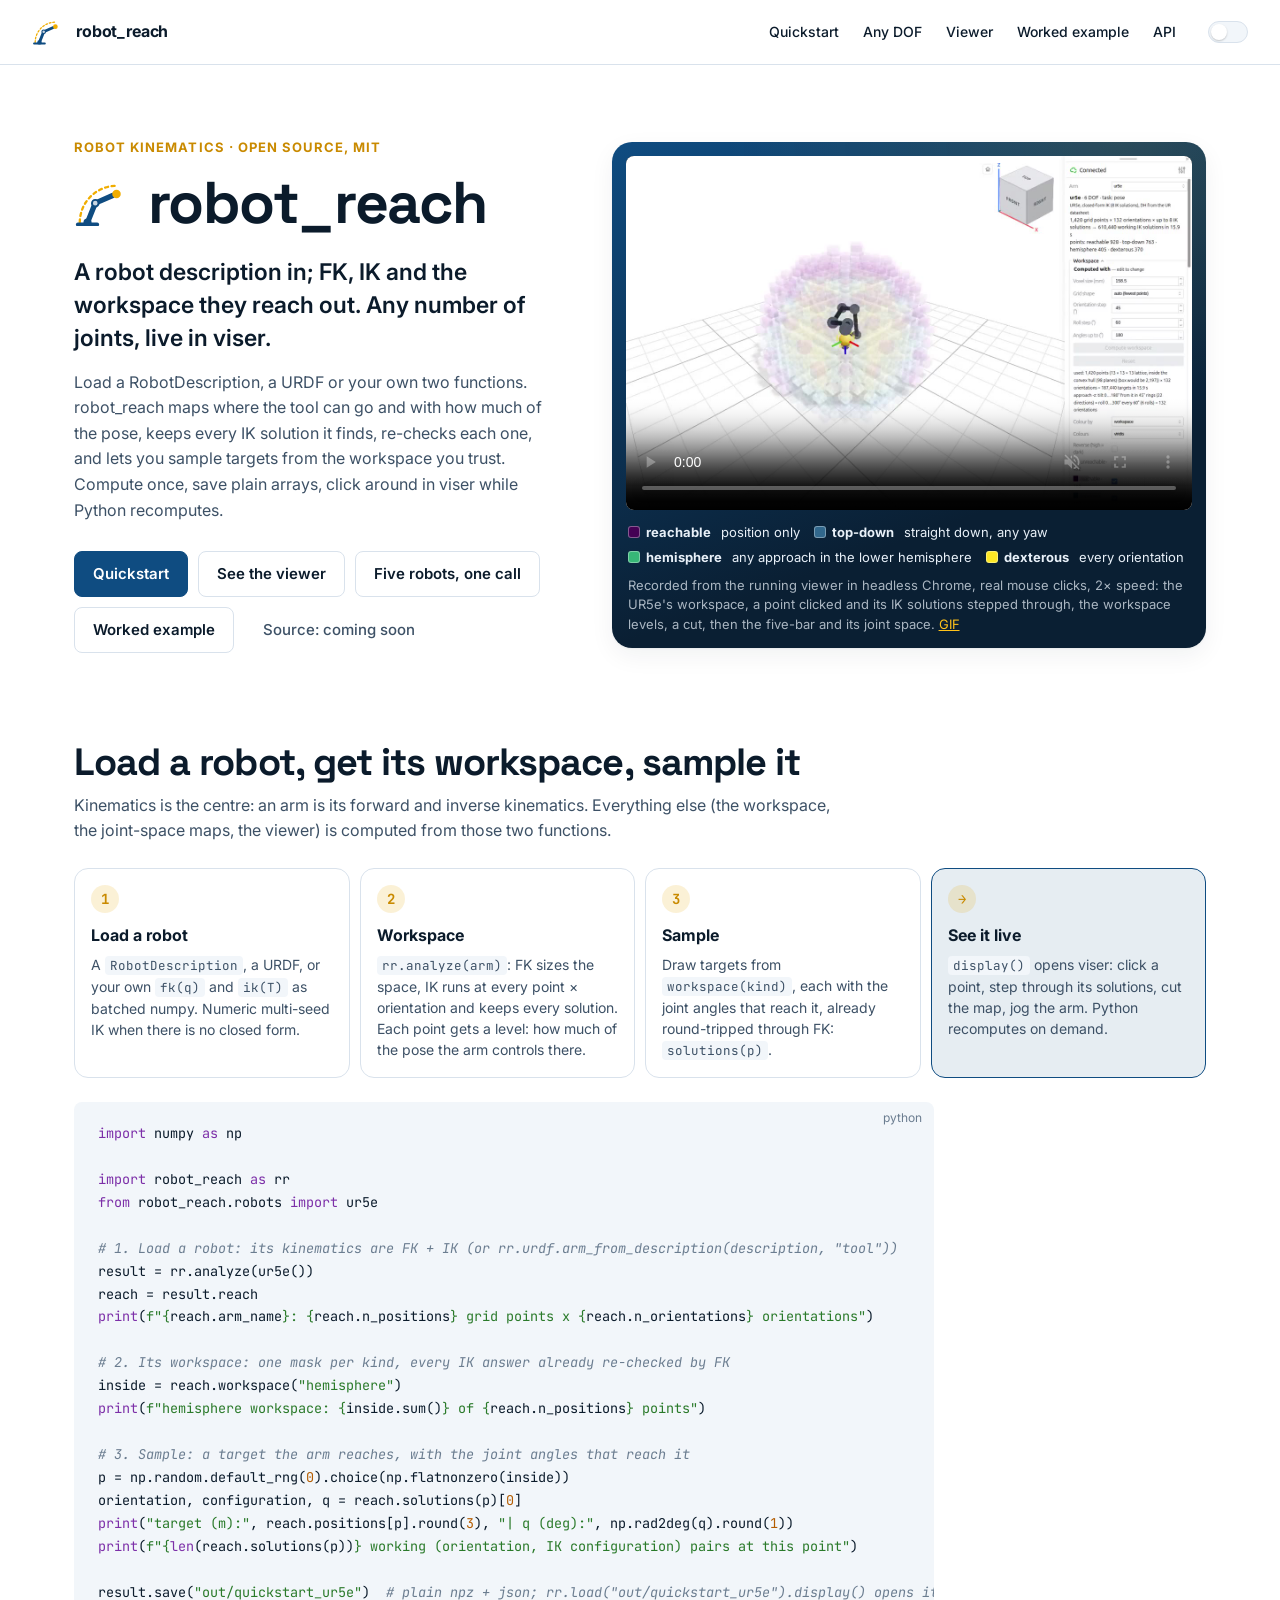
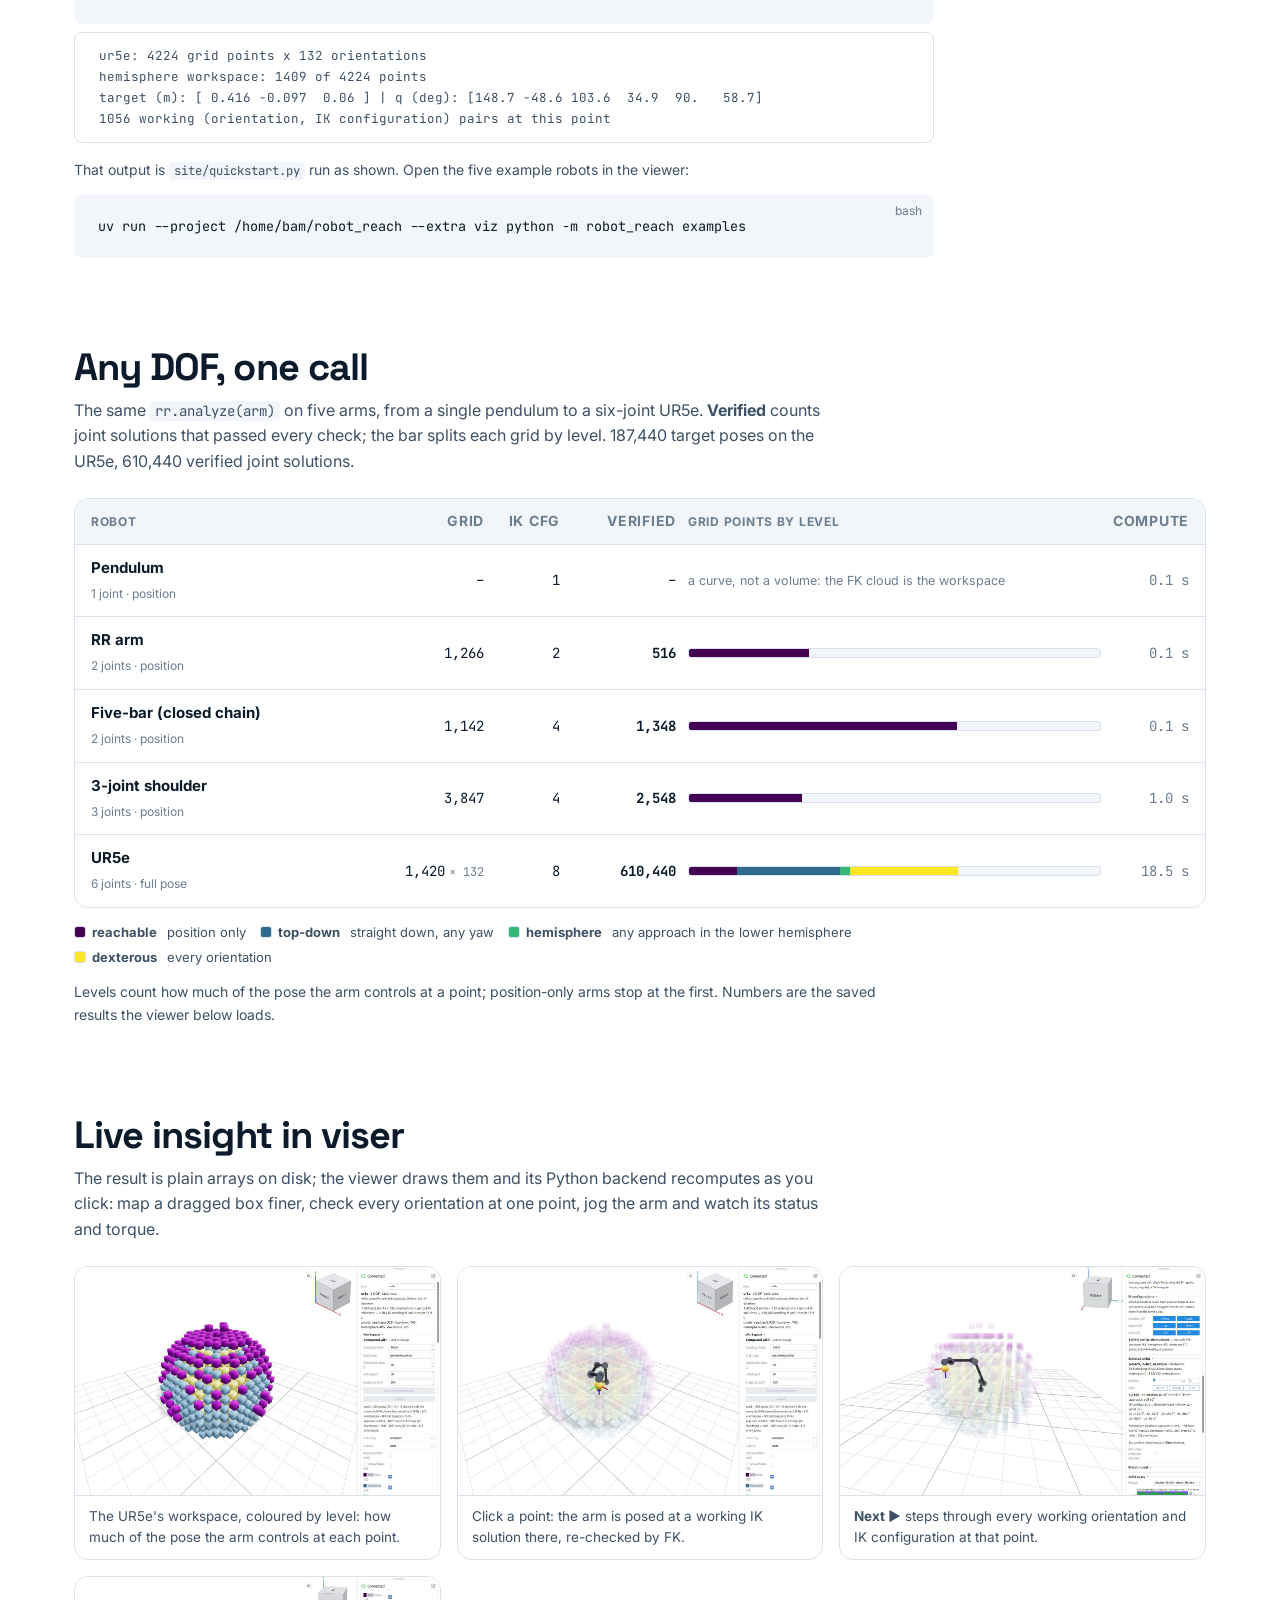
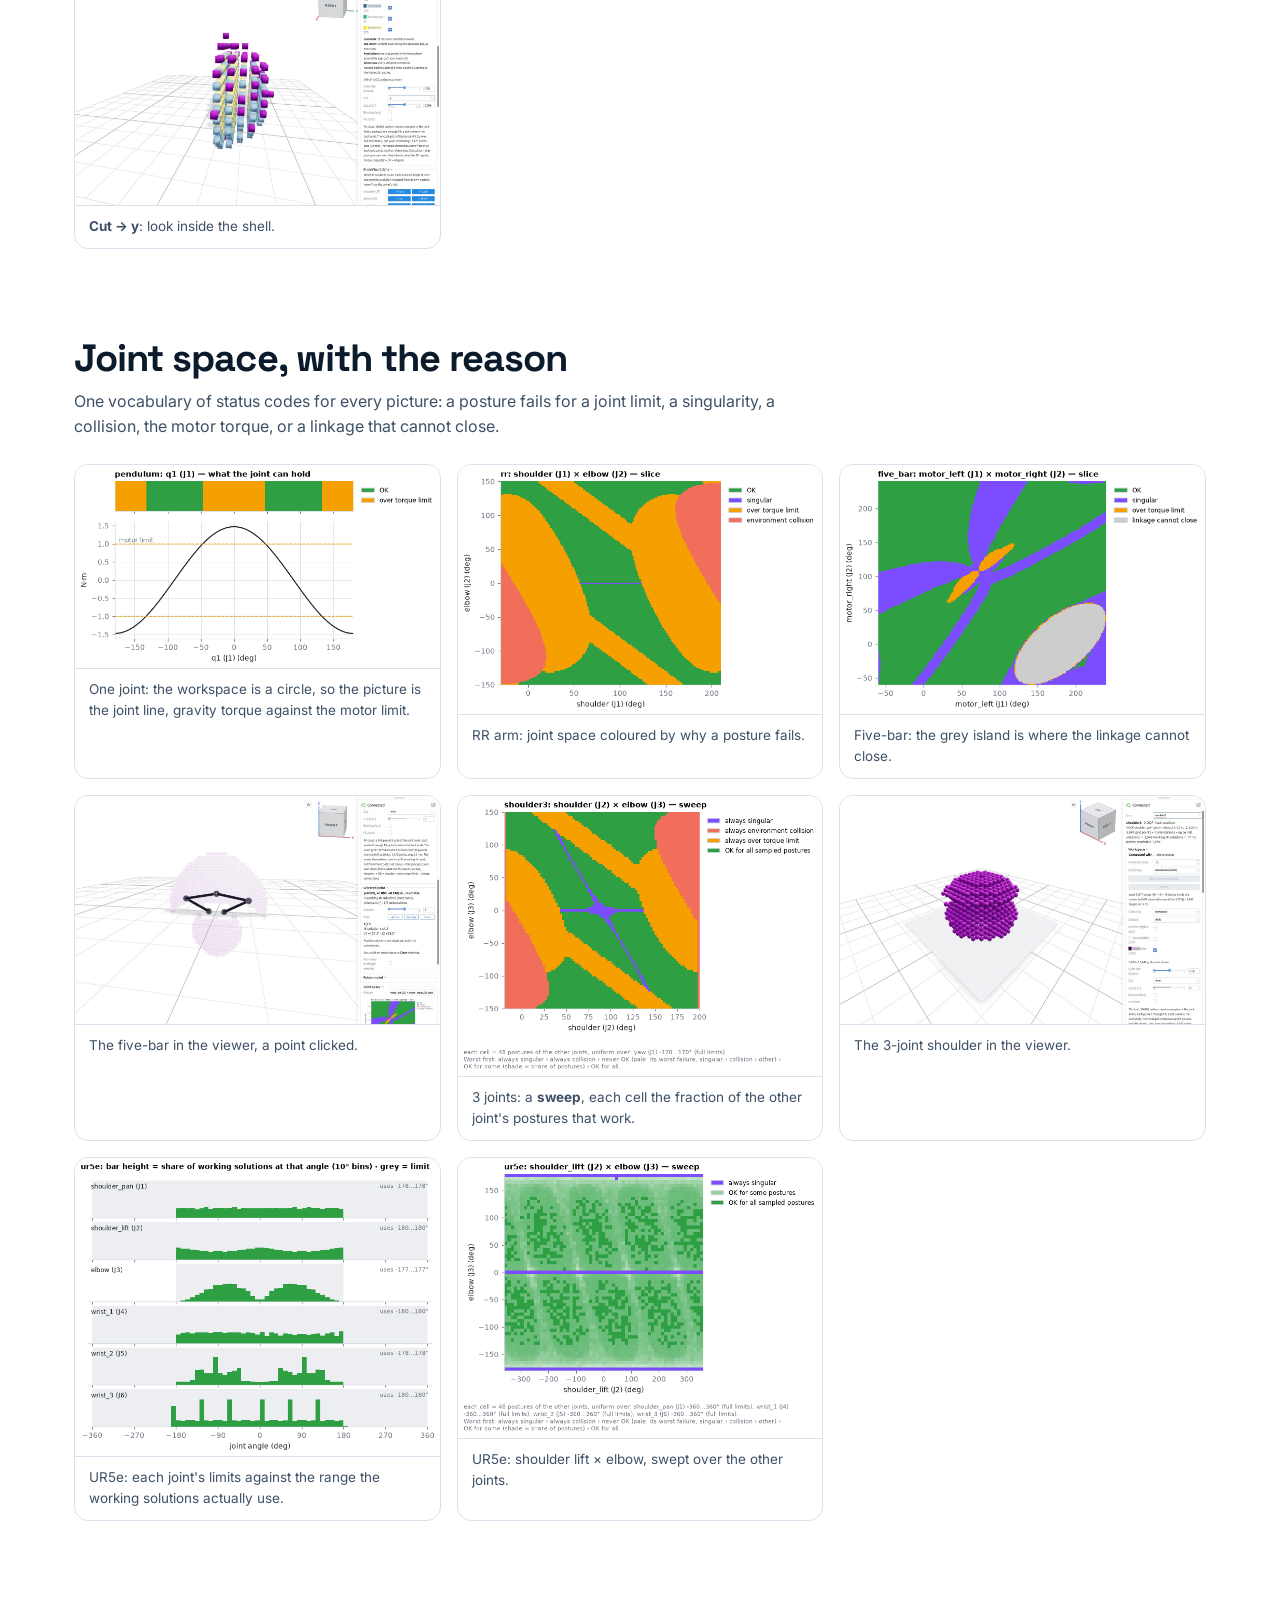
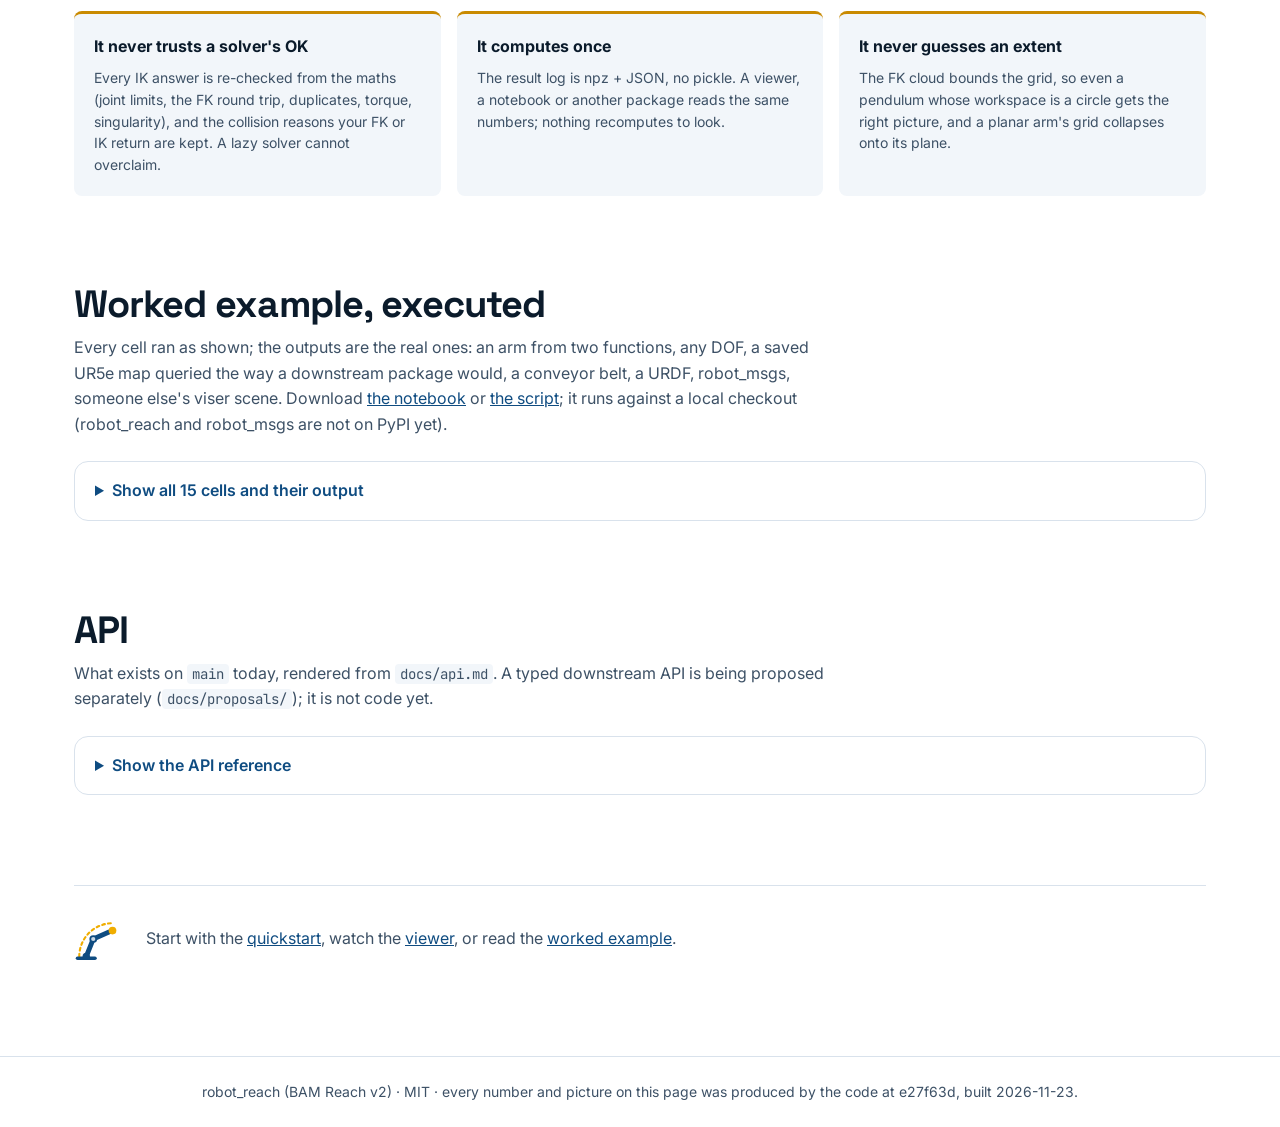
==== commit 31ccc1e1: "site: re-record media against e27f63d (IK configurations, no floor, settings card, legend list); Sho" ====
--- a/site/index.html
+++ b/site/index.html
@@ -215,8 +215,8 @@
 
 <span class="n">result</span><span class="o">.</span><span class="n">save</span><span class="p">(</span><span class="s2">"out/quickstart_ur5e"</span><span class="p">)</span>  <span class="c1"># plain npz + json; rr.load("out/quickstart_ur5e").display() opens it live in viser</span>
 </code></pre></div>
-<pre class="out"><code>ur5e: 6859 grid points x 132 orientations
-hemisphere workspace: 1409 of 6859 points
+<pre class="out"><code>ur5e: 4224 grid points x 132 orientations
+hemisphere workspace: 1409 of 4224 points
 target (m): [ 0.416 -0.097  0.06 ] | q (deg): [148.7 -48.6 103.6  34.9  90.   58.7]
 1056 working (orientation, IK configuration) pairs at this point</code></pre>
 <p class="footnote">That output is <code>site/quickstart.py</code> run as shown. Open the five example robots in the viewer:</p>
@@ -228,8 +228,8 @@
 <section id="any-dof">
 <div class="section-head"><h2>Any DOF, one call</h2>
 <p>The same <code>rr.analyze(arm)</code> on five arms, from a single pendulum to a six-joint UR5e. <strong>Verified</strong>
-counts joint solutions that passed every check; the bar splits each grid by level. 905,388 target poses on the UR5e, 1,006,878 verified joint solutions.</p></div>
-<div class="table" role="table" aria-label="The same analyze() on five arms"><div class="tr head" role="row"><span role="columnheader">Robot</span><span role="columnheader" class="num">Grid</span><span role="columnheader" class="num" title="IK configurations per target (elbow up / down, wrist flip …)">IK&nbsp;cfg</span><span role="columnheader" class="num">Verified</span><span role="columnheader" class="bars">Grid points by level</span><span role="columnheader" class="num">Compute</span></div><div class="tr" role="row"><span class="name" role="cell"><strong>Pendulum</strong><small>1 joint · position</small></span><span class="num" role="cell">–</span><span class="num" role="cell">1</span><span class="num" role="cell">–</span><span class="bars none" role="cell">a curve, not a volume: the FK cloud is the workspace</span><span class="num dim" role="cell">0.1 s</span></div><div class="tr" role="row"><span class="name" role="cell"><strong>RR arm</strong><small>2 joints · position</small></span><span class="num" role="cell">1,476</span><span class="num" role="cell">2</span><span class="num strong" role="cell">516</span><span class="bars" role="cell" title="368 of 1,476 grid points reachable"><i style="width:24.93%;background:rgb(68,1,84)" title="reachable: 368 points"></i></span><span class="num dim" role="cell">0.1 s</span></div><div class="tr" role="row"><span class="name" role="cell"><strong>Five-bar (closed chain)</strong><small>2 joints · position</small></span><span class="num" role="cell">1,517</span><span class="num" role="cell">4</span><span class="num strong" role="cell">1,348</span><span class="bars" role="cell" title="745 of 1,517 grid points reachable"><i style="width:49.11%;background:rgb(68,1,84)" title="reachable: 745 points"></i></span><span class="num dim" role="cell">0.1 s</span></div><div class="tr" role="row"><span class="name" role="cell"><strong>3-joint shoulder</strong><small>3 joints · position</small></span><span class="num" role="cell">5,776</span><span class="num" role="cell">4</span><span class="num strong" role="cell">2,548</span><span class="bars" role="cell" title="1,056 of 5,776 grid points reachable"><i style="width:18.28%;background:rgb(68,1,84)" title="reachable: 1,056 points"></i></span><span class="num dim" role="cell">1.5 s</span></div><div class="tr" role="row"><span class="name" role="cell"><strong>UR5e</strong><small>6 joints · full pose</small></span><span class="num" role="cell">6,859<small>× 132</small></span><span class="num" role="cell">8</span><span class="num strong" role="cell">1,006,878</span><span class="bars" role="cell" title="1,955 of 6,859 grid points reachable"><i style="width:8.15%;background:rgb(68,1,84)" title="reachable: 559 points"></i><i style="width:8.30%;background:rgb(49,104,141)" title="top-down: 569 points"></i><i style="width:1.87%;background:rgb(55,183,119)" title="hemisphere: 128 points"></i><i style="width:10.19%;background:rgb(253,231,37)" title="dexterous: 699 points"></i></span><span class="num dim" role="cell">39.0 s</span></div></div>
+counts joint solutions that passed every check; the bar splits each grid by level. 187,440 target poses on the UR5e, 610,440 verified joint solutions.</p></div>
+<div class="table" role="table" aria-label="The same analyze() on five arms"><div class="tr head" role="row"><span role="columnheader">Robot</span><span role="columnheader" class="num">Grid</span><span role="columnheader" class="num" title="IK configurations per target (elbow up / down, wrist flip …)">IK&nbsp;cfg</span><span role="columnheader" class="num">Verified</span><span role="columnheader" class="bars">Grid points by level</span><span role="columnheader" class="num">Compute</span></div><div class="tr" role="row"><span class="name" role="cell"><strong>Pendulum</strong><small>1 joint · position</small></span><span class="num" role="cell">–</span><span class="num" role="cell">1</span><span class="num" role="cell">–</span><span class="bars none" role="cell">a curve, not a volume: the FK cloud is the workspace</span><span class="num dim" role="cell">0.1 s</span></div><div class="tr" role="row"><span class="name" role="cell"><strong>RR arm</strong><small>2 joints · position</small></span><span class="num" role="cell">1,266</span><span class="num" role="cell">2</span><span class="num strong" role="cell">516</span><span class="bars" role="cell" title="368 of 1,266 grid points reachable"><i style="width:29.07%;background:rgb(68,1,84)" title="reachable: 368 points"></i></span><span class="num dim" role="cell">0.1 s</span></div><div class="tr" role="row"><span class="name" role="cell"><strong>Five-bar (closed chain)</strong><small>2 joints · position</small></span><span class="num" role="cell">1,142</span><span class="num" role="cell">4</span><span class="num strong" role="cell">1,348</span><span class="bars" role="cell" title="745 of 1,142 grid points reachable"><i style="width:65.24%;background:rgb(68,1,84)" title="reachable: 745 points"></i></span><span class="num dim" role="cell">0.1 s</span></div><div class="tr" role="row"><span class="name" role="cell"><strong>3-joint shoulder</strong><small>3 joints · position</small></span><span class="num" role="cell">3,847</span><span class="num" role="cell">4</span><span class="num strong" role="cell">2,548</span><span class="bars" role="cell" title="1,056 of 3,847 grid points reachable"><i style="width:27.45%;background:rgb(68,1,84)" title="reachable: 1,056 points"></i></span><span class="num dim" role="cell">1.0 s</span></div><div class="tr" role="row"><span class="name" role="cell"><strong>UR5e</strong><small>6 joints · full pose</small></span><span class="num" role="cell">1,420<small>× 132</small></span><span class="num" role="cell">8</span><span class="num strong" role="cell">610,440</span><span class="bars" role="cell" title="928 of 1,420 grid points reachable"><i style="width:11.62%;background:rgb(68,1,84)" title="reachable: 165 points"></i><i style="width:25.21%;background:rgb(49,104,141)" title="top-down: 358 points"></i><i style="width:2.46%;background:rgb(55,183,119)" title="hemisphere: 35 points"></i><i style="width:26.06%;background:rgb(253,231,37)" title="dexterous: 370 points"></i></span><span class="num dim" role="cell">18.5 s</span></div></div>
 <div class="footnote"><p class="legend"><span class="sw"><i style="background:rgb(68,1,84)"></i><b>reachable</b>&nbsp;position only</span><span class="sw"><i style="background:rgb(49,104,141)"></i><b>top-down</b>&nbsp;straight down, any yaw</span><span class="sw"><i style="background:rgb(55,183,119)"></i><b>hemisphere</b>&nbsp;any approach in the lower hemisphere</span><span class="sw"><i style="background:rgb(253,231,37)"></i><b>dexterous</b>&nbsp;every orientation</span></p>
 <p>Levels count how much of the pose the arm controls at a point; position-only arms stop at the first. Numbers are the saved
 results the viewer below loads.</p></div>
@@ -239,7 +239,7 @@
 <div class="section-head"><h2>Live insight in viser</h2>
 <p>The result is plain arrays on disk; the viewer draws them and its Python backend recomputes as you click:
 map a dragged box finer, check every orientation at one point, jog the arm and watch its status and torque.</p></div>
-<div class="grid"><figure class="shot"><a href="media/01-ur5e-workspace.jpg"><img src="media/01-ur5e-workspace.jpg" alt="The UR5e&#x27;s workspace, coloured by level: how much of the pose the arm controls at each point." loading="lazy"></a><figcaption>The UR5e's workspace, coloured by level: how much of the pose the arm controls at each point.</figcaption></figure><figure class="shot"><a href="media/02-clicked.jpg"><img src="media/02-clicked.jpg" alt="Click a point: the arm is posed at a working IK solution there, re-checked by FK." loading="lazy"></a><figcaption>Click a point: the arm is posed at a working IK solution there, re-checked by FK.</figcaption></figure><figure class="shot"><a href="media/03-ik-configurations.jpg"><img src="media/03-ik-configurations.jpg" alt="Next ▶ steps through every working orientation and IK configuration at that point." loading="lazy"></a><figcaption><b>Next ▶</b> steps through every working orientation and IK configuration at that point.</figcaption></figure><figure class="shot"><a href="media/04-dexterous.jpg"><img src="media/04-dexterous.jpg" alt="Show → dexterous: only the points reachable in every sampled orientation." loading="lazy"></a><figcaption><b>Show → dexterous</b>: only the points reachable in every sampled orientation.</figcaption></figure><figure class="shot"><a href="media/05-top-down.jpg"><img src="media/05-top-down.jpg" alt="Show → top-down: straight down at any yaw, the top-down picking workspace." loading="lazy"></a><figcaption><b>Show → top-down</b>: straight down at any yaw, the top-down picking workspace.</figcaption></figure><figure class="shot"><a href="media/06-cut.jpg"><img src="media/06-cut.jpg" alt="Cut → y: look inside the shell." loading="lazy"></a><figcaption><b>Cut → y</b>: look inside the shell.</figcaption></figure></div>
+<div class="grid"><figure class="shot"><a href="media/01-ur5e-workspace.jpg"><img src="media/01-ur5e-workspace.jpg" alt="The UR5e&#x27;s workspace, coloured by level: how much of the pose the arm controls at each point." loading="lazy"></a><figcaption>The UR5e's workspace, coloured by level: how much of the pose the arm controls at each point.</figcaption></figure><figure class="shot"><a href="media/02-clicked.jpg"><img src="media/02-clicked.jpg" alt="Click a point: the arm is posed at a working IK solution there, re-checked by FK." loading="lazy"></a><figcaption>Click a point: the arm is posed at a working IK solution there, re-checked by FK.</figcaption></figure><figure class="shot"><a href="media/03-ik-configurations.jpg"><img src="media/03-ik-configurations.jpg" alt="Next ▶ steps through every working orientation and IK configuration at that point." loading="lazy"></a><figcaption><b>Next ▶</b> steps through every working orientation and IK configuration at that point.</figcaption></figure><figure class="shot"><a href="media/06-cut.jpg"><img src="media/06-cut.jpg" alt="Cut → y: look inside the shell." loading="lazy"></a><figcaption><b>Cut → y</b>: look inside the shell.</figcaption></figure></div>
 </section>
 
 <section id="joint-space">
@@ -684,8 +684,8 @@
     joint_names=(&quot;q1&quot;, &quot;q2&quot;, &quot;q3&quot;),
     lower=(-3.0, -1.0, -2.5),          # rad (m for prismatic)
     upper=(3.0, 2.0, 2.5),
-    fk=my_fk,                          # (N, dof) -&gt; (N, 4, 4), or ((N, 4, 4), ok (N,)) when FK can fail
-    ik=my_ik,                          # (N, 4, 4) -&gt; (q (N, S, dof), code (N, S)): EVERY branch, a Code each
+    fk=my_fk,                          # (N, dof) -&gt; (N, 4, 4), or ((N, 4, 4), ok (N,)) / ((N, 4, 4), code (N,))
+    ik=my_ik,                          # (N, 4, 4) -&gt; (q (N, S, dof), code (N, S)): EVERY IK solution, a Code each
     task=&quot;position&quot;,                   # &quot;pose&quot; (6-DOF) | &quot;axis&quot; (5-DOF, roll free) | &quot;position&quot;
 )
 </code></pre>
@@ -701,12 +701,12 @@
 <tr>
 <td><code>fk</code></td>
 <td><code>(N, dof) -&gt; (N, 4, 4)</code></td>
-<td>base-&gt;tool pose; the tool's +Z is the approach axis</td>
+<td>base-&gt;tool pose; the tool's +Z is the approach axis; may also return a <code>Code</code> per posture (<code>SELF_COLLISION</code>, <code>FK_FAIL</code>, ...)</td>
 </tr>
 <tr>
 <td><code>ik</code></td>
 <td><code>(N, 4, 4) -&gt; (q (N, S, dof), code (N, S))</code></td>
-<td>all S branches (2 for an elbow, 8 for a UR); unused slot = <code>Code.PAD</code></td>
+<td>all S IK solutions (2 for an elbow, 8 for a UR); unused slot = <code>Code.PAD</code>; a collision is a code here</td>
 </tr>
 <tr>
 <td><code>task</code></td>
@@ -725,8 +725,13 @@
 </tr>
 <tr>
 <td><code>collision</code></td>
-<td><code>(N, dof) -&gt; (N,)</code> bool</td>
-<td>None = not checked (never assumed free)</td>
+<td><code>(N, dof) -&gt; (N,)</code> bool or <code>Code</code></td>
+<td>optional thin adapter for a separate checker, folded into the codes; None = not checked here</td>
+</tr>
+<tr>
+<td><code>configurations</code></td>
+<td><code>IKConfigurations</code></td>
+<td>the questions that name the IK solutions (UR: shoulder × elbow × wrist) and <code>tag(q)</code> answering them from a posture</td>
 </tr>
 <tr>
 <td><code>singular</code></td>
@@ -760,11 +765,17 @@
 <p>Methods every consumer can call on an <code>Arm</code>: <code>forward(q) -&gt; (T, ok)</code>, <code>inverse(T) -&gt; (q, code)</code>
 (both chunked), <code>check(q, floor_z=, singular_tol=) -&gt; code</code>, <code>jacobian(q)</code> (N, 6, dof),
 <code>manipulability(q)</code>, <code>gravity_torque(q)</code>, <code>surface(q)</code>, <code>within_limits(q)</code>, <code>dof</code>, <code>limits</code>.</p>
-<p><strong>The library re-checks every IK claim</strong>: joint limits (trying the ±2π twin of revolute joints), the
-FK round trip, duplicate branches, collision, torque and singularity. A lazy solver cannot overclaim.</p>
+<p><strong>The library re-checks what it can from the maths alone</strong>: joint limits (trying the ±2π twin of revolute
+joints), the FK round trip, duplicate solutions, torque and singularity. A lazy solver cannot overclaim.</p>
+<p><strong>Collision is reported by your FK/IK</strong>, never computed here: return <code>Code.SELF_COLLISION</code>,
+<code>Code.ENVIRONMENT_COLLISION</code> (or <code>Code.COLLISION</code>) per IK solution or per FK posture and every view
+enumerates and colours it. <code>analyze(floor_z=)</code> is only a convenience floor for toy arms.</p>
+<p><strong>The tool frame is whatever your FK/IK return</strong>: reach is measured for it (add a gripper's TCP to the
+chain and the map is the fingers'). One serial chain per <code>Arm</code> today; multiple chains are a planned
+extension (each its own <code>Arm</code> until then).</p>
 <h3>Built-in arms (<code>robot_reach.robots</code>)</h3>
 <p><code>pendulum()</code> 1-DOF · <code>rr()</code> 2-DOF · <code>five_bar()</code> 2-DOF closed chain · <code>shoulder3()</code> 3-DOF ·
-<code>ur5e()</code> 6-DOF closed-form IK, 8 branches.</p>
+<code>ur5e()</code> 6-DOF closed-form IK, 8 IK solutions named by <code>configurations</code>. No floor: the UR arms are in free space.</p>
 <h3>From a URDF or a RobotDescription (<code>robot_reach.urdf</code>)</h3>
 <pre><code class="language-python">from robot_reach.urdf import analyze_chains, arm_from_description, arm_from_urdf, chains
 
@@ -778,16 +789,18 @@
 branches still come back (the worked example's 3-DOF URDF: 4 branches at one target). Pass <code>ik=</code> when
 you have a closed form; it is several times faster.</p>
 <h3>2. Compute: <code>analyze()</code></h3>
-<pre><code class="language-python">result = rr.analyze(arm, floor_z=0.0)         # step=, box=, orientations=, n_fk=, joint_axes=, singular_tol=, seed=
+<pre><code class="language-python">result = rr.analyze(arm)                      # step=, steps_across=, grid_shape=, box=, orientations=, n_fk=, joint_axes=, singular_tol=, seed=, floor_z=
 </code></pre>
 <ol>
 <li><strong>FK cloud</strong> — sample joints, run FK, classify each sample. Works for any DOF (a pendulum's workspace
    is a circle no grid would hit) and bounds the grid, so nobody guesses an extent.</li>
-<li><strong>Reach map</strong> — a grid inside that box × one shared <code>OrientationSet</code> (22 approach directions × 6
-   rolls = 132), IK at every target, every branch kept with its final code.</li>
+<li><strong>Reach map</strong> — the box's lattice kept inside the tightest of box / sphere / cylinder / convex hull
+   (<code>grid_shape="auto"</code>, padded one step; <code>rr.sampling.fit_grid</code>) × one shared <code>OrientationSet</code> (22 approach
+   directions × 6 rolls = 132), IK at every target, every IK solution kept with its final code and its IK
+   configuration. <code>config["settings"]</code> records the step, grid shape, lattice and orientation steps.</li>
 <li><strong>Joint maps</strong> — the 2R picture for joint pairs: <code>slice</code> (others at home) and <code>sweep</code> (others
    sampled; value = fraction that works). 1-DOF: a line with its gravity torque.</li>
-<li><strong>Joint ranges</strong> — limits vs the range the working solutions actually use.</li>
+<li><strong>Joint ranges</strong> — per joint, a 10° histogram of the working solutions' angles, against its limits.</li>
 </ol>
 <p>Lower-level pieces are public too: <code>rr.fk_cloud</code>, <code>rr.reach_map(arm, positions, orientations)</code>,
 <code>rr.joint_map</code>, <code>rr.joint_ranges</code>, <code>rr.Box</code>, <code>rr.OrientationSet.sample(approach=...)</code>.</p>
@@ -829,12 +842,22 @@
 <tr>
 <td><code>sol_index</code>, <code>sol_q</code></td>
 <td>(K,), (K, dof)</td>
-<td>every OK branch: flat index into (P, O, S), and its joints</td>
+<td>every OK IK solution: flat index into (P, O, S), and its joints</td>
+</tr>
+<tr>
+<td><code>sol_config</code>, <code>configurations</code></td>
+<td>(K,) uint8, <code>IKConfigurations</code></td>
+<td>each solution's IK configuration (from its posture), and the questions</td>
+</tr>
+<tr>
+<td><code>filtered(allowed)</code></td>
+<td><code>ReachMap</code></td>
+<td>only the allowed IK configurations: <code>m.filtered(m.configurations.allowed(elbow="up"))</code></td>
 </tr>
 <tr>
 <td><code>n_solutions</code></td>
 <td>(P, O)</td>
-<td>count of OK branches</td>
+<td>count of OK IK solutions</td>
 </tr>
 <tr>
 <td><code>valid_mask</code>, <code>reach_scores</code></td>
@@ -844,17 +867,17 @@
 <tr>
 <td><code>joint_solutions</code></td>
 <td>(P, O, dof)</td>
-<td>first OK branch per pose, NaN if none (v1's shape; robot_trajectories duck-types it)</td>
+<td>first OK solution per pose, NaN if none (v1's shape; robot_trajectories duck-types it)</td>
 </tr>
 <tr>
 <td><code>levels(threshold=1.0)</code></td>
 <td>(P,)</td>
-<td>pose DOF the arm controls there: 0, 3, 4, 5, 6</td>
+<td>workspace level as an int key of <code>LEVEL_NAMES</code>: 0 unreachable, 3 reachable, 4 top-down, 5 hemisphere, 6 dexterous</td>
 </tr>
 <tr>
 <td><code>workspace(kind, threshold=1.0)</code></td>
 <td>(P,) bool</td>
-<td><code>reachable</code> · <code>four_dof</code> · <code>hemisphere</code> · <code>dexterous</code></td>
+<td><code>reachable</code> · <code>four_dof</code> (top-down) · <code>hemisphere</code> · <code>dexterous</code></td>
 </tr>
 <tr>
 <td><code>score(kind)</code></td>
@@ -864,7 +887,7 @@
 <tr>
 <td><code>solutions(p)</code></td>
 <td>list</td>
-<td>every OK <code>(orientation index, branch index, q)</code> at point p</td>
+<td>every OK <code>(orientation index, solver slot, q)</code> at point p (<code>solution_configs(p)</code>: their configurations)</td>
 </tr>
 <tr>
 <td><code>target(p, o)</code></td>
@@ -878,17 +901,20 @@
 </tr>
 </tbody>
 </table>
-<p>Levels: <strong>3</strong> reachable (some orientation works) · <strong>4</strong> straight-down approach at every yaw (top-down
-picking) · <strong>5</strong> hemisphere (every approach within 90° of the reference, every roll) · <strong>6</strong> dexterous
-(every sampled orientation). All four are masks over one map.</p>
+<p>Workspaces, by name (<code>rr.LEVEL_NAMES</code>): <strong>reachable</strong> (at least one orientation works) · <strong>top-down</strong>
+(straight down along the approach axis at every yaw) · <strong>hemisphere</strong> (every approach in the hemisphere,
+every roll) · <strong>dexterous</strong> (every sampled orientation). Nested: each includes the next. All four are
+masks over one map.</p>
 <p><strong><code>Code</code></strong> (<code>rr.Code</code>, <code>rr.CODE_LABELS</code>, <code>rr.CODE_COLORS</code>) — one vocabulary for every view:
-<code>OK</code>, <code>NO_SOLUTION</code>, <code>JOINT_LIMIT</code>, <code>SINGULAR</code>, <code>COLLISION</code>, <code>TORQUE_LIMIT</code>, <code>FK_MISMATCH</code>, <code>FK_FAIL</code>
-(linkage cannot close), <code>PAD</code> (unused slot).</p>
+<code>OK</code>, <code>NO_SOLUTION</code>, <code>JOINT_LIMIT</code>, <code>SINGULAR</code>, <code>COLLISION</code>, <code>SELF_COLLISION</code>, <code>ENVIRONMENT_COLLISION</code>
+(the three collision codes are returned by your IK/FK; <code>rr.codes.is_collision</code>), <code>TORQUE_LIMIT</code>,
+<code>FK_MISMATCH</code>, <code>FK_FAIL</code> (linkage cannot close), <code>EXCLUDED</code> (a filtered-out IK configuration, in memory
+only), <code>PAD</code> (unused slot).</p>
 <p>Typical downstream queries today are a few lines of numpy over these arrays (worked example §4-5):</p>
 <pre><code class="language-python">m = rr.load(&quot;out/ur5e&quot;).reach
 hemi = np.flatnonzero(m.workspace(&quot;hemisphere&quot;))             # sample a workspace
 p = np.random.default_rng(0).choice(hemi)
-for o, branch, q in m.solutions(p): ...                      # every IK branch there
+for o, slot, q in m.solutions(p): ...                        # every IK solution there
 belt = rr.Box(center=(0.6, 0, 0.15), size=(0.5, 0.8, 0.2))
 over_belt = belt.contains(m.positions) &amp; m.workspace(&quot;four_dof&quot;)  # top-down pickable over the belt
 fine = rr.reach_map(arm, belt.grid(0.05), rr.OrientationSet.sample())   # finer map of one volume
@@ -898,14 +924,17 @@
 <pre><code class="language-python">result.display()                              # blocks; the viewer recomputes live in Python
 from robot_reach.overlay import add_reach_map
 overlay = add_reach_map(server, result.reach, parent_frame=&quot;/cell/robot_1&quot;)   # into anyone's viser scene
-overlay.kind = &quot;four_dof&quot;; overlay.visible = False
+overlay.kind = &quot;four_dof&quot;; overlay.update(colormap=&quot;magma&quot;, reverse=True); overlay.visible = False
 </code></pre>
 <p><code>overlay.py</code> imports nothing from viser and works on viser 1.0.16 and 1.1.1. CLI:
 <code>python -m robot_reach examples | urdf &lt;path&gt; | rest &lt;spec&gt; [--solve]</code>.</p>
-<p>In the viewer: click a voxel to put the arm there, <strong>Next ▶</strong> walks every (orientation, IK branch);
-<strong>Cut</strong>, <strong>Blob</strong> (voxel surface that keeps holes), <strong>FK cloud</strong>, <strong>Jog</strong> sliders with live code and
-torque, <strong>Ask here</strong> → <strong>Compute box</strong> (finer map of a dragged box) and <strong>Drop POI</strong> (every
-orientation at one point).</p>
+<p>In the viewer: a settings card (what the map was computed with; edit → <strong>Compute workspace</strong>), colour by
+workspace / IK solutions / fraction / consistency through a colormap (viridis default) or a traffic light,
+a legend list (click a bin to hide it), <strong>IK configurations</strong> toggles that filter everything, click a
+voxel to put the arm there, <strong>Next ▶</strong> walks every (orientation, IK solution) with its configuration's
+name; <strong>Cut</strong>, <strong>Blob</strong> (voxel surface that keeps holes), <strong>FK cloud</strong>, <strong>Jog</strong> sliders with live code and
+torque, <strong>Ask here</strong> → a box you move and tilt in 3-D (its −Z is the approach) → <strong>Compute box</strong> and
+<strong>Drop POI</strong>; joint ranges as one histogram per joint; show/hide the skeleton.</p>
 <h3>6. Rest and ready poses (<code>robot_reach.rest</code>, <code>robot_reach.goals</code>)</h3>
 <p><code>RestStudy(arm, Scene, motors, gates, criteria).measure(q)</code> → footprint, clearance over a belt and
 holding power; <code>goals.solve(study, PoseGoal(...))</code> → gates, Pareto set, pick, and a NamedPose-ready
@@ -961,7 +990,7 @@
 <circle cx="14" cy="44" r="4.2" fill="var(--pt-logo-body)"/><circle cx="22" cy="24" r="3.4" fill="var(--pt-logo-belly)" stroke="var(--pt-logo-body)" stroke-width="2"/>
 <circle cx="44" cy="14.4" r="4.4" fill="var(--pt-logo-fin)"/></svg><p>Start with the <a href="#happy-path">quickstart</a>, watch the <a href="#viewer">viewer</a>, or read the <a href="#example">worked example</a>.</p></section>
 </main>
-<footer>robot_reach (BAM Reach v2) · MIT · every number and picture on this page was produced by the code at 9593d87, built 2026-11-23.</footer>
+<footer>robot_reach (BAM Reach v2) · MIT · every number and picture on this page was produced by the code at e27f63d, built 2026-11-23.</footer>
 <script>
 document.querySelector('.theme').addEventListener('click',function(){var r=document.documentElement,dark=r.classList.contains('is-dark');r.dataset.theme=dark?'light':'dark';try{localStorage.setItem('rr-theme',r.dataset.theme)}catch(e){}sync()});
 function sync(){var r=document.documentElement,t=r.dataset.theme;r.classList.toggle('is-dark',t?t==='dark':matchMedia('(prefers-color-scheme: dark)').matches)}sync();
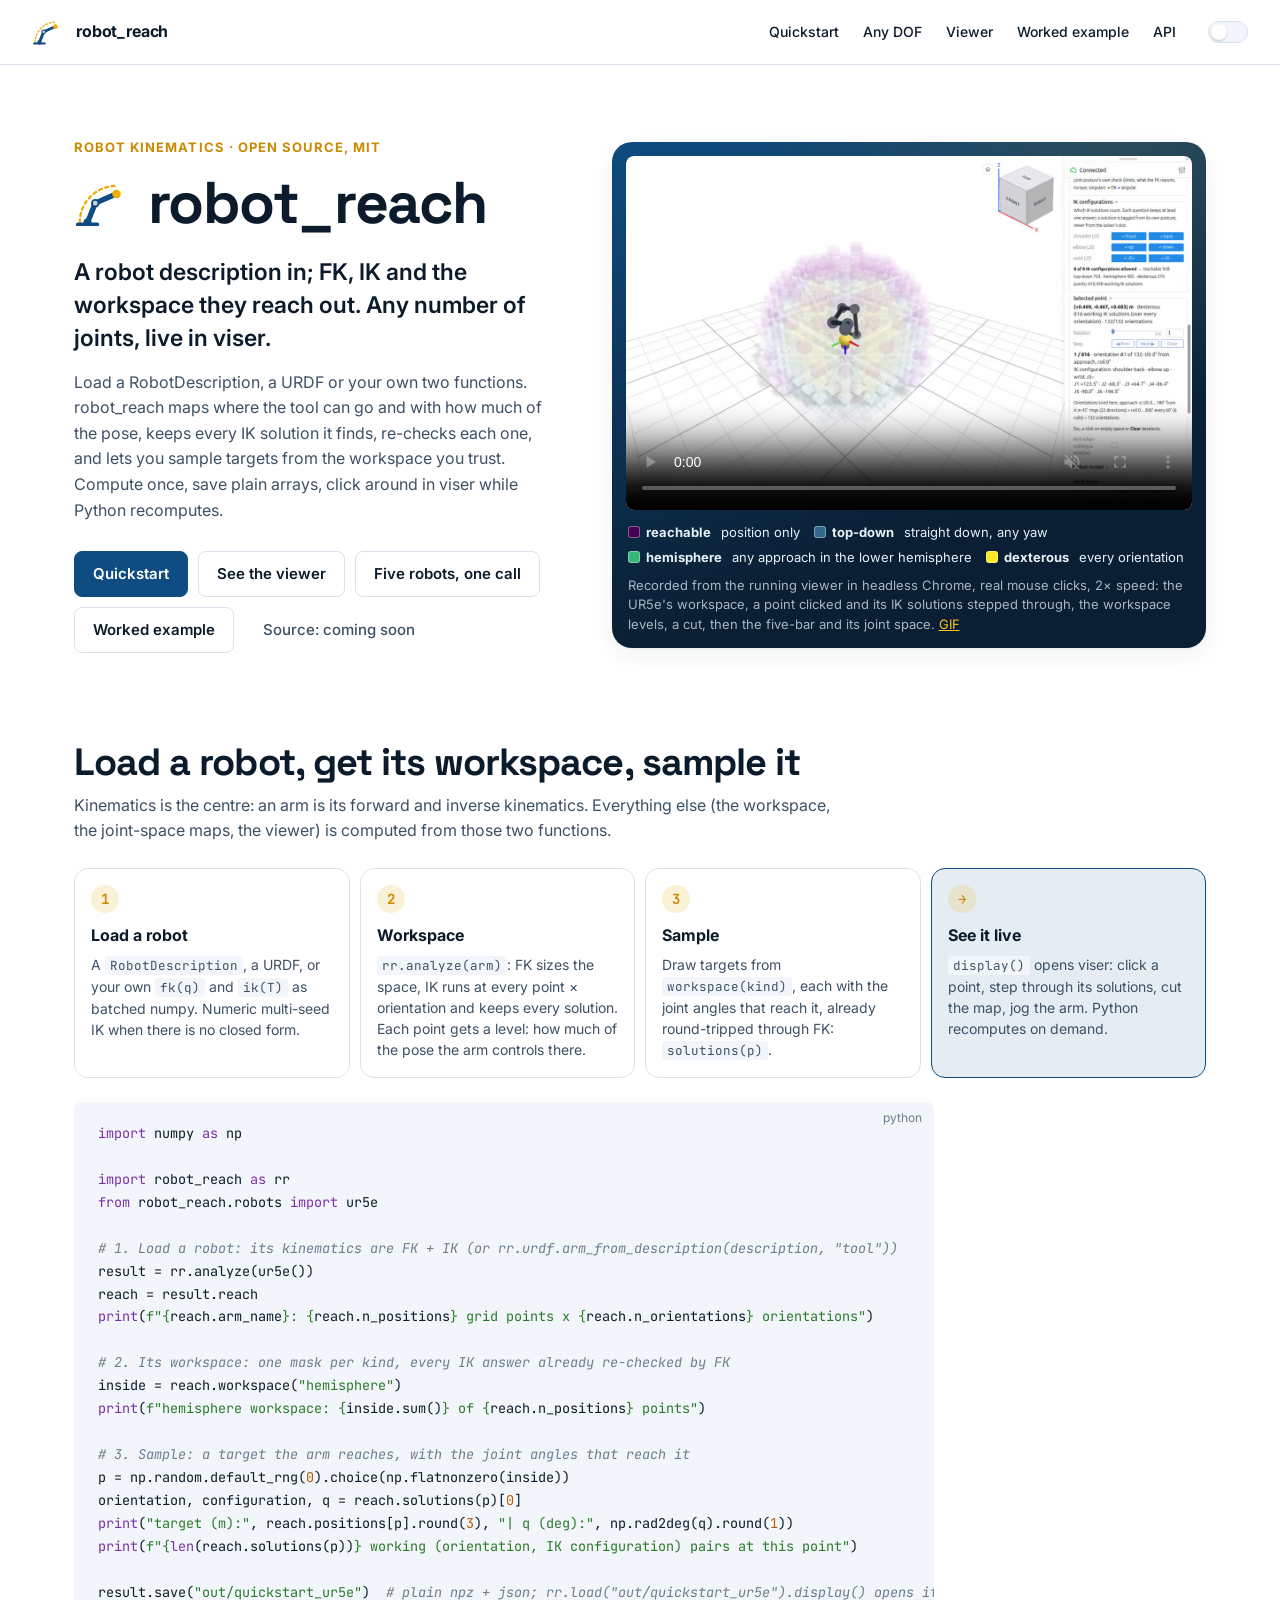
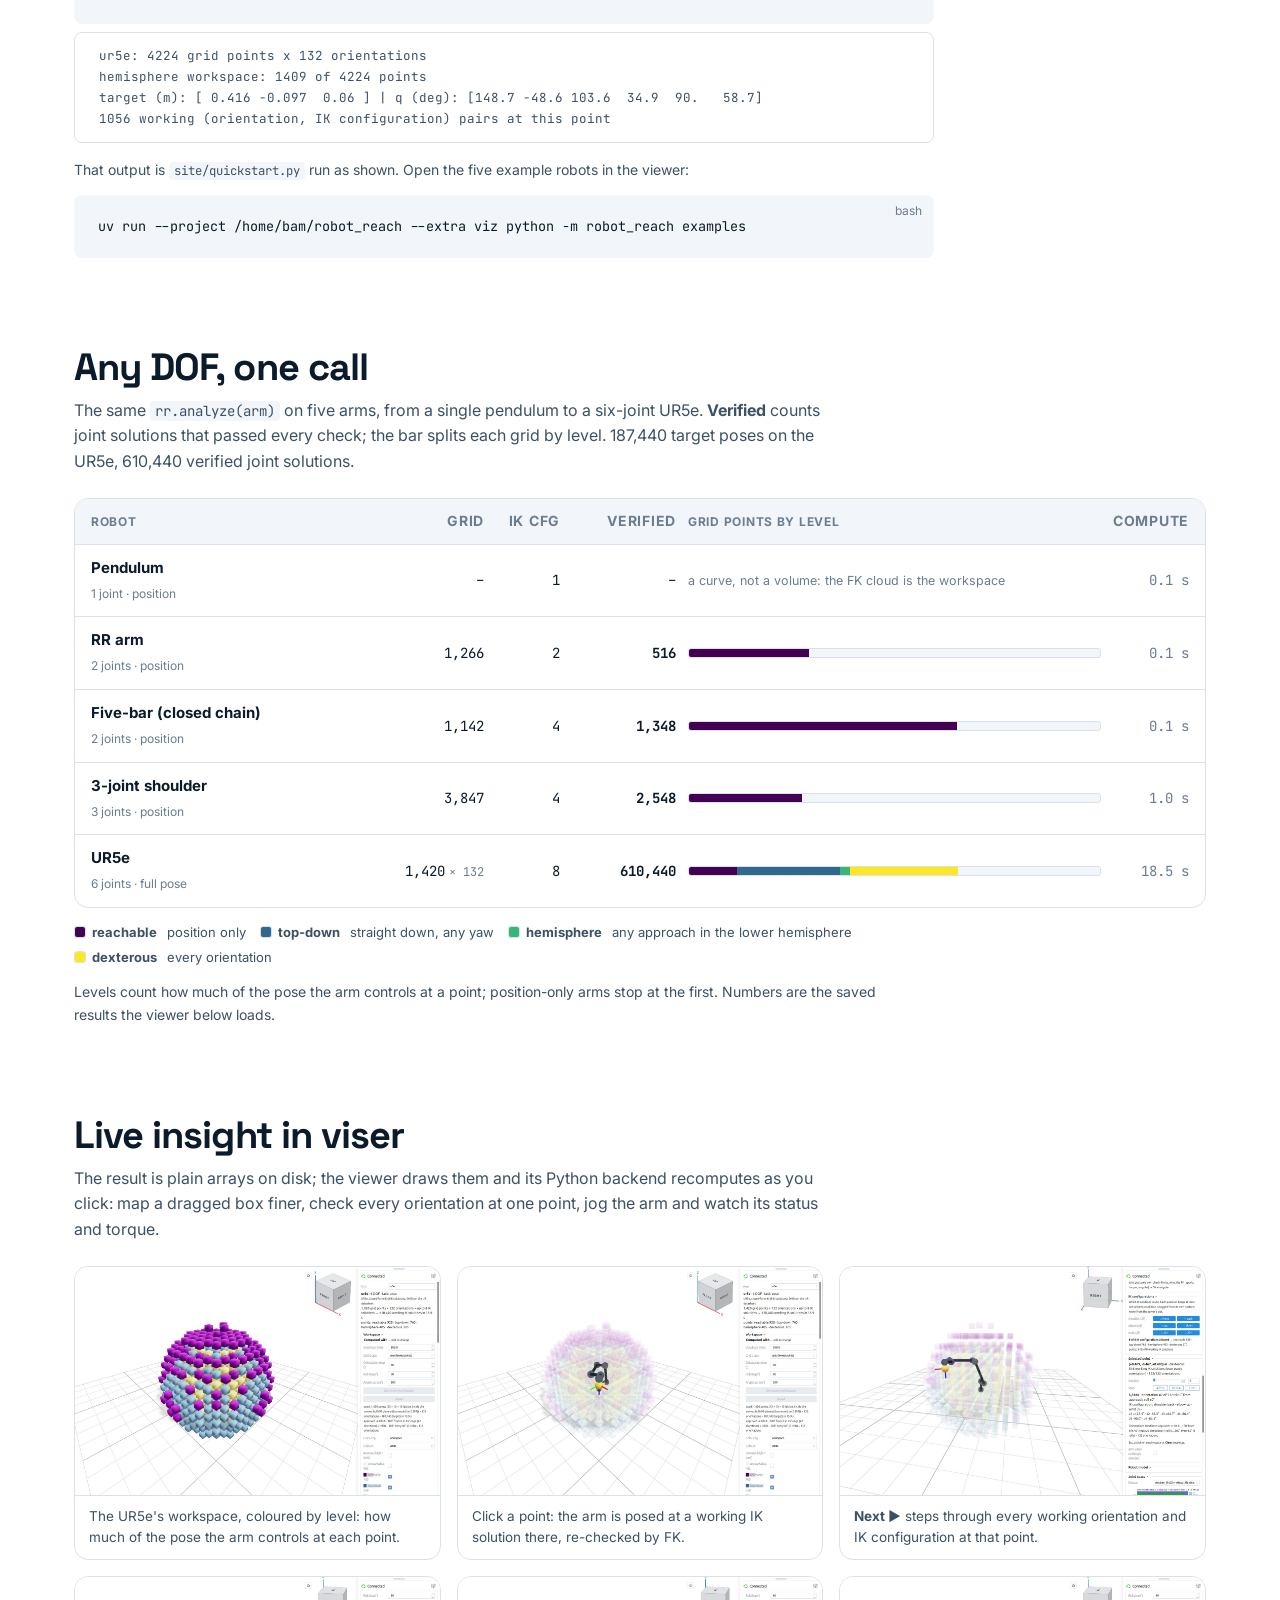
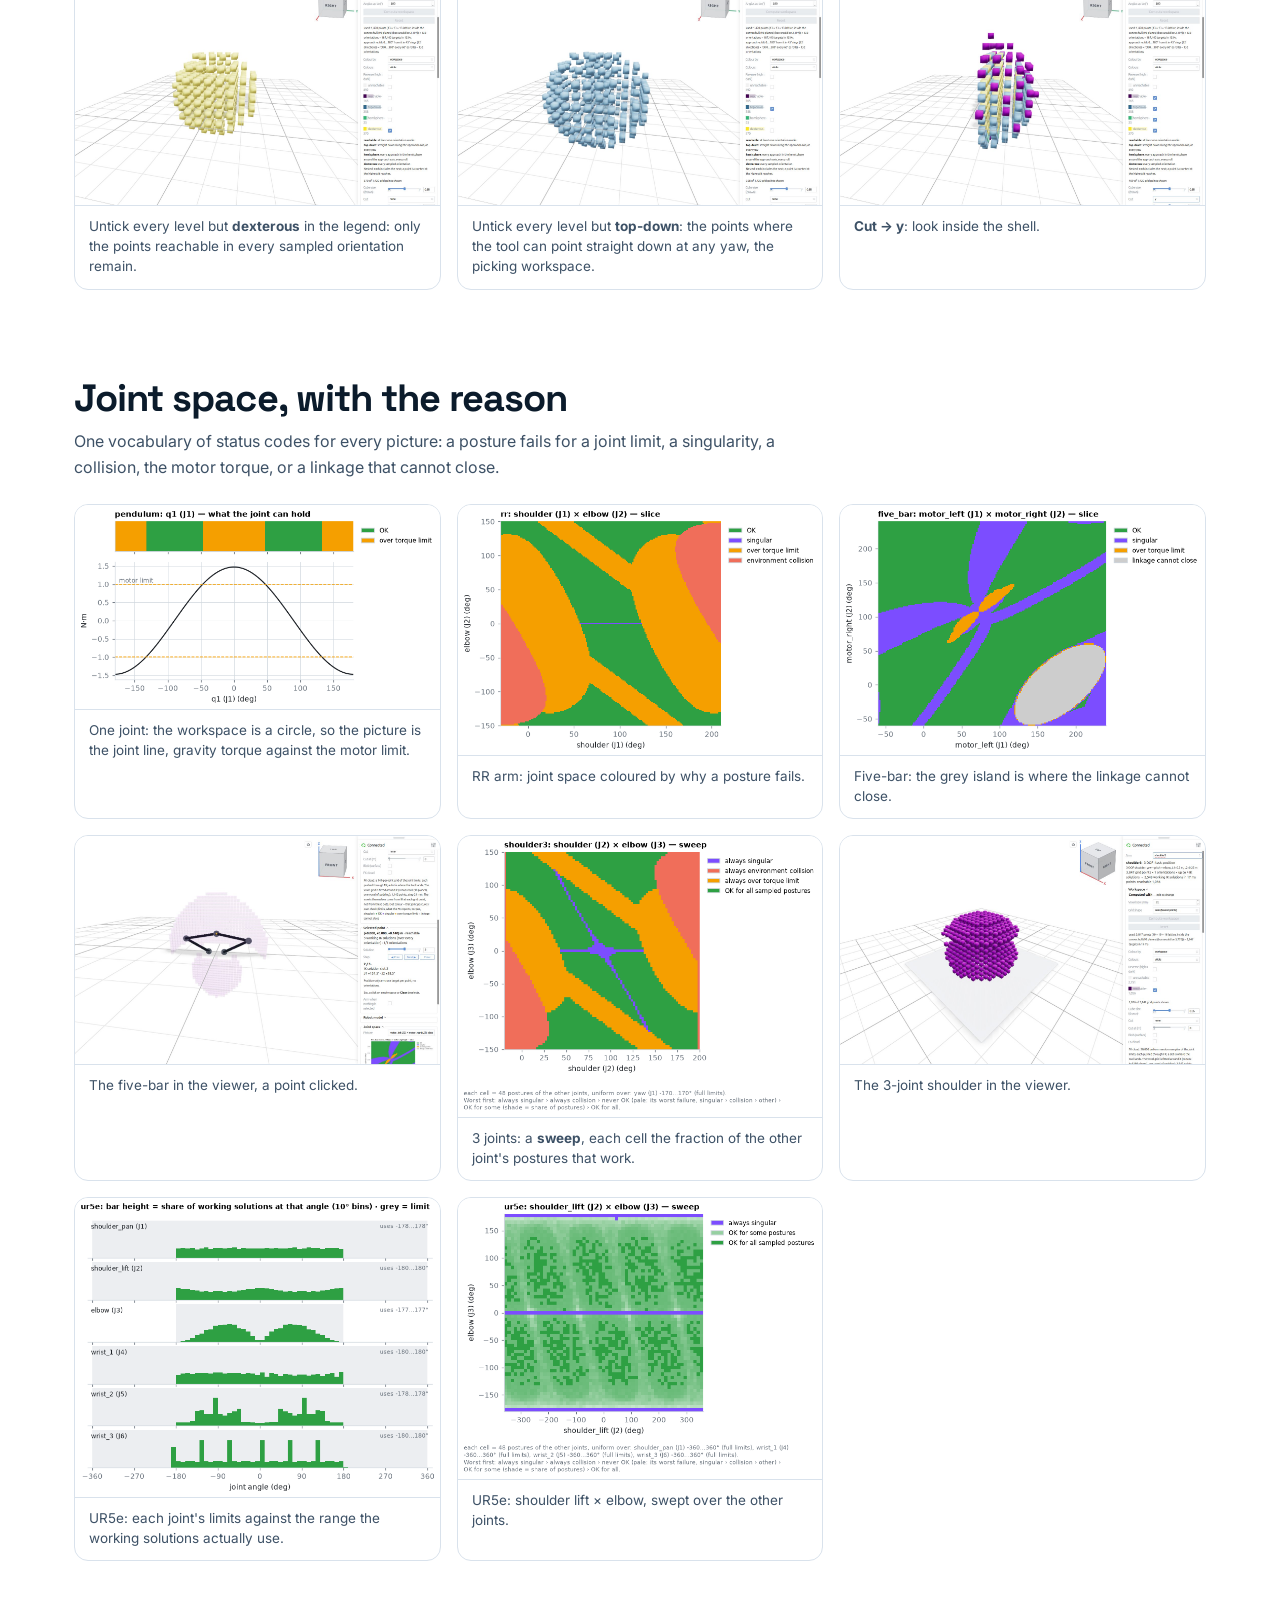
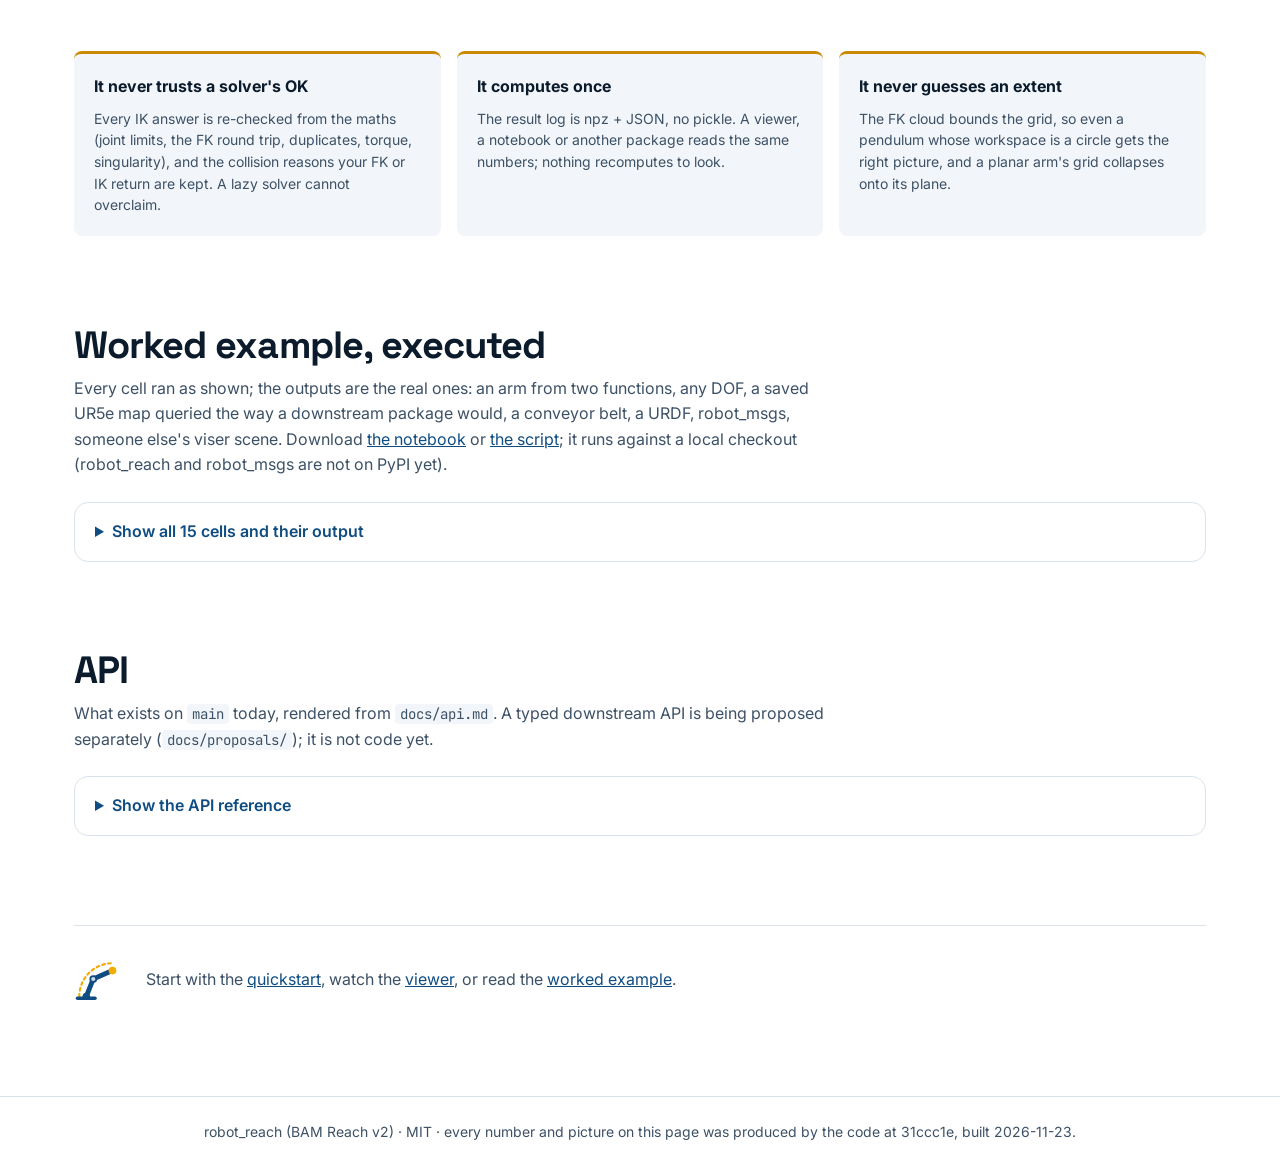
==== commit 61bc29bc: "site: record dexterous and top-down stills via the legend checkboxes; plain-word captions Co-Authore" ====
--- a/site/index.html
+++ b/site/index.html
@@ -239,7 +239,7 @@
 <div class="section-head"><h2>Live insight in viser</h2>
 <p>The result is plain arrays on disk; the viewer draws them and its Python backend recomputes as you click:
 map a dragged box finer, check every orientation at one point, jog the arm and watch its status and torque.</p></div>
-<div class="grid"><figure class="shot"><a href="media/01-ur5e-workspace.jpg"><img src="media/01-ur5e-workspace.jpg" alt="The UR5e&#x27;s workspace, coloured by level: how much of the pose the arm controls at each point." loading="lazy"></a><figcaption>The UR5e's workspace, coloured by level: how much of the pose the arm controls at each point.</figcaption></figure><figure class="shot"><a href="media/02-clicked.jpg"><img src="media/02-clicked.jpg" alt="Click a point: the arm is posed at a working IK solution there, re-checked by FK." loading="lazy"></a><figcaption>Click a point: the arm is posed at a working IK solution there, re-checked by FK.</figcaption></figure><figure class="shot"><a href="media/03-ik-configurations.jpg"><img src="media/03-ik-configurations.jpg" alt="Next ▶ steps through every working orientation and IK configuration at that point." loading="lazy"></a><figcaption><b>Next ▶</b> steps through every working orientation and IK configuration at that point.</figcaption></figure><figure class="shot"><a href="media/06-cut.jpg"><img src="media/06-cut.jpg" alt="Cut → y: look inside the shell." loading="lazy"></a><figcaption><b>Cut → y</b>: look inside the shell.</figcaption></figure></div>
+<div class="grid"><figure class="shot"><a href="media/01-ur5e-workspace.jpg"><img src="media/01-ur5e-workspace.jpg" alt="The UR5e&#x27;s workspace, coloured by level: how much of the pose the arm controls at each point." loading="lazy"></a><figcaption>The UR5e's workspace, coloured by level: how much of the pose the arm controls at each point.</figcaption></figure><figure class="shot"><a href="media/02-clicked.jpg"><img src="media/02-clicked.jpg" alt="Click a point: the arm is posed at a working IK solution there, re-checked by FK." loading="lazy"></a><figcaption>Click a point: the arm is posed at a working IK solution there, re-checked by FK.</figcaption></figure><figure class="shot"><a href="media/03-ik-configurations.jpg"><img src="media/03-ik-configurations.jpg" alt="Next ▶ steps through every working orientation and IK configuration at that point." loading="lazy"></a><figcaption><b>Next ▶</b> steps through every working orientation and IK configuration at that point.</figcaption></figure><figure class="shot"><a href="media/04-dexterous.jpg"><img src="media/04-dexterous.jpg" alt="Untick every level but dexterous in the legend: only the points reachable in every sampled orientation remain." loading="lazy"></a><figcaption>Untick every level but <b>dexterous</b> in the legend: only the points reachable in every sampled orientation remain.</figcaption></figure><figure class="shot"><a href="media/05-top-down.jpg"><img src="media/05-top-down.jpg" alt="Untick every level but top-down: the points where the tool can point straight down at any yaw, the picking workspace." loading="lazy"></a><figcaption>Untick every level but <b>top-down</b>: the points where the tool can point straight down at any yaw, the picking workspace.</figcaption></figure><figure class="shot"><a href="media/06-cut.jpg"><img src="media/06-cut.jpg" alt="Cut → y: look inside the shell." loading="lazy"></a><figcaption><b>Cut → y</b>: look inside the shell.</figcaption></figure></div>
 </section>
 
 <section id="joint-space">
@@ -990,7 +990,7 @@
 <circle cx="14" cy="44" r="4.2" fill="var(--pt-logo-body)"/><circle cx="22" cy="24" r="3.4" fill="var(--pt-logo-belly)" stroke="var(--pt-logo-body)" stroke-width="2"/>
 <circle cx="44" cy="14.4" r="4.4" fill="var(--pt-logo-fin)"/></svg><p>Start with the <a href="#happy-path">quickstart</a>, watch the <a href="#viewer">viewer</a>, or read the <a href="#example">worked example</a>.</p></section>
 </main>
-<footer>robot_reach (BAM Reach v2) · MIT · every number and picture on this page was produced by the code at e27f63d, built 2026-11-23.</footer>
+<footer>robot_reach (BAM Reach v2) · MIT · every number and picture on this page was produced by the code at 31ccc1e, built 2026-11-23.</footer>
 <script>
 document.querySelector('.theme').addEventListener('click',function(){var r=document.documentElement,dark=r.classList.contains('is-dark');r.dataset.theme=dark?'light':'dark';try{localStorage.setItem('rr-theme',r.dataset.theme)}catch(e){}sync()});
 function sync(){var r=document.documentElement,t=r.dataset.theme;r.classList.toggle('is-dark',t?t==='dark':matchMedia('(prefers-color-scheme: dark)').matches)}sync();
